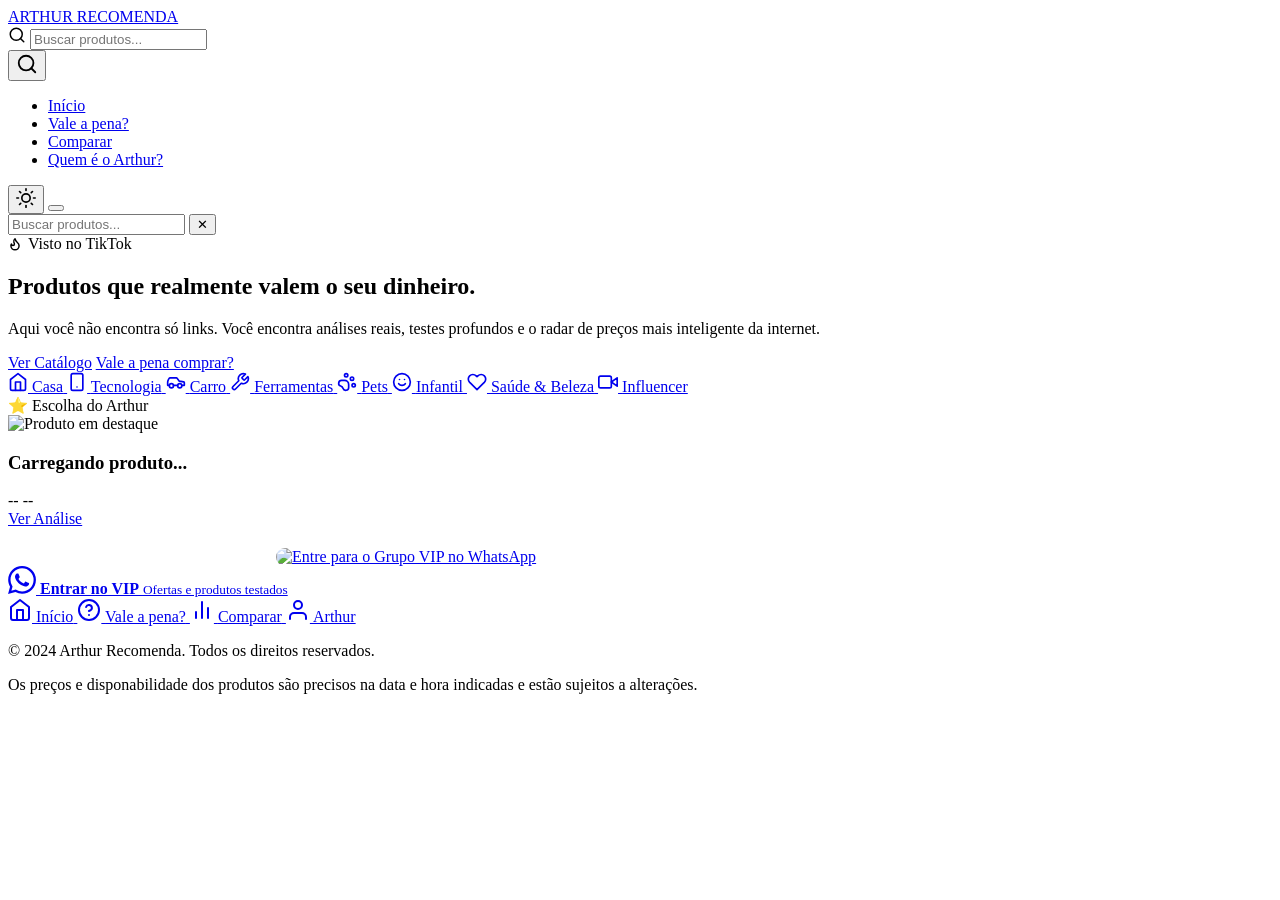
==== index.html @ 2b2f1d0c "index.html" ====
<!DOCTYPE html>
<html lang="pt-BR">
<head>
    <meta charset="UTF-8">
    <meta name="viewport" content="width=device-width, initial-scale=1.0">
    
    <title>Arthur Recomenda | Produtos que valem a pena e Radar de Preços</title>
    <meta name="description" content="Descubra produtos realmente bons, economize dinheiro e compre com mais segurança. Análises reais, testes profundos e radar de preços inteligente.">
    <meta name="author" content="Arthur Recomenda">
    <meta name="robots" content="index, follow">
    
    <meta property="og:title" content="Arthur Recomenda | Produtos que valem a pena">
    <meta property="og:description" content="Descubra se um produto vale a pena antes de comprar. Análises reais, testes e radar de preços inteligente.">
    <meta property="og:type" content="website">
    <meta property="og:locale" content="pt_BR">
    <meta property="og:url" content="https://arthurrecomenda.com/">
    <meta property="og:image" content="https://arthurrecomenda.com/assets/img/banner-og.jpg">
    <meta property="og:image:width" content="1200">
    <meta property="og:image:height" content="630">
    
    <meta name="twitter:card" content="summary_large_image">
    <meta name="twitter:title" content="Arthur Recomenda | Produtos que valem a pena">
    <meta name="twitter:description" content="Descubra se um produto vale a pena antes de comprar. Análises reais e radar de preços.">
    <meta name="twitter:image" content="https://arthurrecomenda.com/assets/img/banner-og.jpg">
    
    <link rel="icon" type="image/png" href="assets/img/favicon.png">
    
    <meta name="theme-color" content="#000000">
    
    <link rel="preconnect" href="https://fonts.googleapis.com">
    <link rel="preconnect" href="https://fonts.gstatic.com" crossorigin>
    <link href="https://fonts.googleapis.com/css2?family=Inter:wght@400;500;600;700;800&display=swap" rel="stylesheet">
    
    <link rel="stylesheet" href="css/style.css">

    <!-- Dados Estruturados Dinâmicos (Preenchido via JS) -->
    <script type="application/ld+json" id="home-jsonld">
    {
      "@context": "https://schema.org",
      "@type": "ItemList",
      "itemListElement": []
    }
    </script>
</head>
<body>

    <header class="header">
        <div class="container header__container">
            <a href="index.html" class="header__logo">
                ARTHUR <span>RECOMENDA</span>
            </a>

            <!-- NOVA BARRA DE PESQUISA (Visível no Desktop) -->
            <div class="header__search-desktop">
                <svg class="header__search-icon" width="18" height="18" viewBox="0 0 24 24" fill="none" stroke="currentColor" stroke-width="2" stroke-linecap="round" stroke-linejoin="round"><circle cx="11" cy="11" r="8"></circle><line x1="21" y1="21" x2="16.65" y2="16.65"></line></svg>
                <input type="text" id="search-input-home" class="header__search-input" placeholder="Buscar produtos..." autocomplete="off">
            </div>

            <!-- BOTÃO LUPA (Visível apenas no Mobile) -->
            <button class="header__search-toggle" id="searchToggle" aria-label="Abrir busca">
                <svg width="22" height="22" viewBox="0 0 24 24" fill="none" stroke="currentColor" stroke-width="2" stroke-linecap="round" stroke-linejoin="round"><circle cx="11" cy="11" r="8"></circle><line x1="21" y1="21" x2="16.65" y2="16.65"></line></svg>
            </button>

            <nav class="header__nav" id="mainNav" aria-label="Navegação principal">
                <ul>
                    <li><a href="index.html" class="active">Início</a></li>
                    <li><a href="vale-a-pena.html">Vale a pena?</a></li>
                    <li><a href="comparador.html">Comparar</a></li>
                    <li><a href="perfil.html">Quem é o Arthur?</a></li>
                </ul>
            </nav>

            <!-- BOTÃO DE TROCAR TEMA -->
            <button class="theme-toggle" id="themeToggle" aria-label="Trocar tema">
                <svg class="icon-sun" width="20" height="20" viewBox="0 0 24 24" fill="none" stroke="currentColor" stroke-width="2" stroke-linecap="round" stroke-linejoin="round"><circle cx="12" cy="12" r="5"></circle><line x1="12" y1="1" x2="12" y2="3"></line><line x1="12" y1="21" x2="12" y2="23"></line><line x1="4.22" y1="4.22" x2="5.64" y2="5.64"></line><line x1="18.36" y1="18.36" x2="19.78" y2="19.78"></line><line x1="1" y1="12" x2="3" y2="12"></line><line x1="21" y1="12" x2="23" y2="12"></line><line x1="4.22" y1="19.78" x2="5.64" y2="18.36"></line><line x1="18.36" y1="5.64" x2="19.78" y2="4.22"></line></svg>
                <svg class="icon-moon" width="20" height="20" viewBox="0 0 24 24" fill="none" stroke="currentColor" stroke-width="2" stroke-linecap="round" stroke-linejoin="round" style="display: none;"><path d="M21 12.79A9 9 0 1 1 11.21 3 7 7 0 0 0 21 12.79z"></path></svg>
            </button>

            <button class="header__toggle" id="menuToggle" aria-label="Abrir menu" aria-expanded="false" aria-controls="mainNav">
                <span></span>
                <span></span>
                <span></span>
            </button>
        </div>

                <!-- CAIXA DE BUSCA EXPANSÍVEL (Mobile) -->
        <div class="header__search-mobile" id="searchMobileBox">
            <input type="text" id="search-input-mobile" placeholder="Buscar produtos..." autocomplete="off">
            <button id="closeSearchMobile" aria-label="Fechar busca">✕</button>
        </div>
    </header>

    <main class="main-content">
        
        <!-- HERO SECTION -->
        <section class="hero">
            <div class="container hero__flex-container">
                <div class="hero__text">
                    <span class="badge badge--highlight"><svg width="14" height="14" viewBox="0 0 24 24" fill="none" stroke="currentColor" stroke-width="2.5" stroke-linecap="round" stroke-linejoin="round" style="margin-right:6px; vertical-align:-2px;"><path d="M8.5 14.5A2.5 2.5 0 0 0 11 12c0-1.38-.5-2-1-3-1.072-2.143-.224-4.054 2-6 .5 2.5 2 4.9 4 6.5 2 1.6 3 3.5 3 5.5a7 7 0 1 1-14 0c0-1.153.433-2.294 1-3a2.5 2.5 0 0 0 2.5 2.5z"></path></svg>Visto no TikTok</span>
                    <h1>Produtos que <span class="text-accent">realmente</span> valem o seu dinheiro.</h1>
                    <p class="hero__subtitle">
                        Aqui você não encontra só links. Você encontra análises reais, testes profundos e o radar de preços mais inteligente da internet.
                    </p>
                    <div class="hero__actions">
                        <a href="#catalogo-dinamico" class="btn btn--primary">Ver Catálogo</a>
                        <a href="vale-a-pena.html" class="btn btn--secondary">Vale a pena comprar?</a>
                    </div>
                    
                    <!-- BARRA DE ATALHOS RÁPIDOS (Movida para dentro da Hero) -->
                    <div class="shortcuts-bar">
                        <a href="categoria.html?cat=casa" class="shortcut-item">
                            <span class="shortcut-icon"><svg width="20" height="20" viewBox="0 0 24 24" fill="none" stroke="currentColor" stroke-width="2" stroke-linecap="round" stroke-linejoin="round"><path d="M3 9l9-7 9 7v11a2 2 0 0 1-2 2H5a2 2 0 0 1-2-2z"></path><polyline points="9 22 9 12 15 12 15 22"></polyline></svg></span>
                            <span class="shortcut-label">Casa</span>
                        </a>
                        <a href="categoria.html?cat=tecnologia" class="shortcut-item">
                            <span class="shortcut-icon"><svg width="20" height="20" viewBox="0 0 24 24" fill="none" stroke="currentColor" stroke-width="2" stroke-linecap="round" stroke-linejoin="round"><rect x="5" y="2" width="14" height="20" rx="2" ry="2"></rect><line x1="12" y1="18" x2="12.01" y2="18"></line></svg></span>
                            <span class="shortcut-label">Tecnologia</span>
                        </a>
                        <a href="categoria.html?cat=carro" class="shortcut-item">
                            <span class="shortcut-icon"><svg width="20" height="20" viewBox="0 0 24 24" fill="none" stroke="currentColor" stroke-width="2" stroke-linecap="round" stroke-linejoin="round"><path d="M14 16H9m10 0h3v-3.15a1 1 0 0 0-.84-.99L16 11l-2.7-3.6a1 1 0 0 0-.8-.4H5.24a2 2 0 0 0-1.8 1.1l-.8 1.63A6 6 0 0 0 2 12.42V16h2"></path><circle cx="6.5" cy="16.5" r="2.5"></circle><circle cx="16.5" cy="16.5" r="2.5"></circle></svg></span>
                            <span class="shortcut-label">Carro</span>
                        </a>
                        <a href="categoria.html?cat=ferramentas" class="shortcut-item">
                            <span class="shortcut-icon"><svg width="20" height="20" viewBox="0 0 24 24" fill="none" stroke="currentColor" stroke-width="2" stroke-linecap="round" stroke-linejoin="round"><path d="M14.7 6.3a1 1 0 0 0 0 1.4l1.6 1.6a1 1 0 0 0 1.4 0l3.77-3.77a6 6 0 0 1-7.94 7.94l-6.91 6.91a2.12 2.12 0 0 1-3-3l6.91-6.91a6 6 0 0 1 7.94-7.94l-3.76 3.76z"></path></svg></span>
                            <span class="shortcut-label">Ferramentas</span>
                        </a>
                        <a href="categoria.html?cat=pets" class="shortcut-item">
                            <span class="shortcut-icon"><svg width="20" height="20" viewBox="0 0 24 24" fill="none" stroke="currentColor" stroke-width="2" stroke-linecap="round" stroke-linejoin="round"><circle cx="11" cy="4" r="2"></circle><circle cx="18" cy="8" r="2"></circle><circle cx="20" cy="16" r="2"></circle><path d="M9 10a5 5 0 0 1 5 5v3.5a3.5 3.5 0 0 1-6.84 1.045Q6.52 17.48 4.46 16.84A3.5 3.5 0 0 1 5.5 10Z"></path></svg></span>
                            <span class="shortcut-label">Pets</span>
                        </a>
                        <a href="categoria.html?cat=infantil" class="shortcut-item">
                            <span class="shortcut-icon"><svg width="20" height="20" viewBox="0 0 24 24" fill="none" stroke="currentColor" stroke-width="2" stroke-linecap="round" stroke-linejoin="round"><circle cx="12" cy="12" r="10"></circle><path d="M8 14s1.5 2 4 2 4-2 4-2"></path><line x1="9" y1="9" x2="9.01" y2="9"></line><line x1="15" y1="9" x2="15.01" y2="9"></line></svg></span>
                            <span class="shortcut-label">Infantil</span>
                        </a>
                        <a href="categoria.html?cat=Saude+%26+Beleza" class="shortcut-item">
                            <span class="shortcut-icon"><svg width="20" height="20" viewBox="0 0 24 24" fill="none" stroke="currentColor" stroke-width="2" stroke-linecap="round" stroke-linejoin="round"><path d="M20.84 4.61a5.5 5.5 0 0 0-7.78 0L12 5.67l-1.06-1.06a5.5 5.5 0 0 0-7.78 7.78l1.06 1.06L12 21.23l7.78-7.78 1.06-1.06a5.5 5.5 0 0 0 0-7.78z"></path></svg></span>
                            <span class="shortcut-label">Saúde & Beleza</span>
                        </a>
                        <a href="categoria.html?cat=influencer" class="shortcut-item">
                            <span class="shortcut-icon"><svg width="20" height="20" viewBox="0 0 24 24" fill="none" stroke="currentColor" stroke-width="2" stroke-linecap="round" stroke-linejoin="round"><polygon points="23 7 16 12 23 17 23 7"></polygon><rect x="1" y="5" width="15" height="14" rx="2" ry="2"></rect></svg></span>
                            <span class="shortcut-label">Influencer</span>
                        </a>
                    </div>
                </div>
                
                <div class="hero__visual">
                    <div class="hero__card">
                        <span class="hero__card-tag">⭐ Escolha do Arthur</span>
                        <div class="hero__card-img">
                            <img id="hero-produto-img" src="https://images.unsplash.com/photo-1593696954577-ab3d39317b97?q=80&w=400&auto=format&fit=crop" alt="Produto em destaque">
                        </div>
                        <div class="hero__card-info">
                            <h3 id="hero-produto-nome">Carregando produto...</h3>
                            <div class="hero__card-meta">
                                <span class="hero__card-score" id="hero-produto-nota">--</span>
                                <span class="hero__card-price" id="hero-produto-preco">--</span>
                            </div>
                            <a href="#" id="hero-produto-link" class="btn btn--primary btn--small">Ver Análise</a>
                        </div>
                    </div>
                </div>
                
            </div>
     </section> <!-- Isso fecha o Hero -->

        <!-- CATÁLOGO DINÂMICO (Renderizado pelo JavaScript) -->
        <div id="catalogo-dinamico" style="padding-top: 20px;"></div>

        <noscript>
            <div class="container" style="padding: 20px; color: white;">
                <h2>Catálogo de Produtos</h2>
                <p><strong>Lâmpada Emergencial LED</strong> - R$ 49,90</p>
                <p><strong>Mini Aspirador Portátil</strong> - R$ 89,90</p>
                <p><strong>Organizador Inteligente</strong> - R$ 34,50</p>
            </div>
        </noscript>

         <!-- BLOCO PROPAGANDA: GRUPO VIP WHATSAPP -->
        <div class="container">
            <div class="ad-banner" style="padding: 0; border: none; background: none; min-height: auto;">
                <a href="https://chat.whatsapp.com/G6TzJF3Zs2LBc39PINPZjS" target="_blank" rel="noopener noreferrer">
                    <img src="assets/img/banner.jpg" alt="Entre para o Grupo VIP no WhatsApp" class="banner-pulse" style="width: 100%; max-width: 728px; height: auto; border-radius: 12px; display: block; margin: 0 auto;">
                </a>
            </div>
        </div>

    </main>

    <a href="https://chat.whatsapp.com/G6TzJF3Zs2LBc39PINPZjS" target="_blank" rel="noopener noreferrer" class="whatsapp-fab" aria-label="Entrar no Canal VIP do WhatsApp">
        <span class="whatsapp-fab__icon" aria-hidden="true">
            <svg width="28" height="28" viewBox="0 0 24 24" fill="currentColor"><path d="M17.472 14.382c-.297-.149-1.758-.867-2.03-.967-.273-.099-.471-.148-.67.15-.197.297-.767.966-.94 1.164-.173.199-.347.223-.644.075-.297-.15-1.255-.463-2.39-1.475-.883-.788-1.48-1.761-1.653-2.059-.173-.297-.018-.458.13-.606.134-.133.298-.347.446-.52.149-.174.198-.298.298-.497.099-.198.05-.371-.025-.52-.075-.149-.669-1.612-.916-2.207-.242-.579-.487-.5-.669-.51-.173-.008-.371-.01-.57-.01-.198 0-.52.074-.792.372-.272.297-1.04 1.016-1.04 2.479 0 1.462 1.065 2.875 1.213 3.074.149.198 2.096 3.2 5.077 4.487.709.306 1.262.489 1.694.625.712.227 1.36.195 1.871.118.571-.085 1.758-.719 2.006-1.413.248-.694.248-1.289.173-1.413-.074-.124-.272-.198-.57-.347m-5.421 7.403h-.004a9.87 9.87 0 01-5.031-1.378l-.361-.214-3.741.982.998-3.648-.235-.374a9.86 9.86 0 01-1.51-5.26c.001-5.45 4.436-9.884 9.888-9.884 2.64 0 5.122 1.03 6.988 2.898a9.825 9.825 0 012.893 6.994c-.003 5.45-4.437 9.884-9.885 9.884m8.413-18.297A11.815 11.815 0 0012.05 0C5.495 0 .16 5.335.157 11.892c0 2.096.547 4.142 1.588 5.945L.057 24l6.305-1.654a11.882 11.882 0 005.683 1.448h.005c6.554 0 11.89-5.335 11.893-11.893a11.821 11.821 0 00-3.48-8.413z"/></svg>
        </span>
        <span class="whatsapp-fab__text">
            <strong>Entrar no VIP</strong>
            <small>Ofertas e produtos testados</small>
        </span>
    </a>

    <nav class="bottom-nav" aria-label="Navegação rápida">
        <a href="index.html" class="bottom-nav__item active" aria-current="page">
            <svg width="24" height="24" viewBox="0 0 24 24" fill="none" stroke="currentColor" stroke-width="2" stroke-linecap="round" stroke-linejoin="round" aria-hidden="true"><path d="M3 9l9-7 9 7v11a2 2 0 0 1-2 2H5a2 2 0 0 1-2-2z"></path><polyline points="9 22 9 12 15 12 15 22"></polyline></svg>
            <span>Início</span>
        </a>
        <a href="vale-a-pena.html" class="bottom-nav__item">
            <svg width="24" height="24" viewBox="0 0 24 24" fill="none" stroke="currentColor" stroke-width="2" stroke-linecap="round" stroke-linejoin="round" aria-hidden="true"><circle cx="12" cy="12" r="10"></circle><path d="M9.09 9a3 3 0 0 1 5.83 1c0 2-3 3-3 3"></path><line x1="12" y1="17" x2="12.01" y2="17"></line></svg>
            <span>Vale a pena?</span>
        </a>
        <a href="comparador.html" class="bottom-nav__item">
            <svg width="24" height="24" viewBox="0 0 24 24" fill="none" stroke="currentColor" stroke-width="2" stroke-linecap="round" stroke-linejoin="round" aria-hidden="true"><line x1="18" y1="20" x2="18" y2="10"></line><line x1="12" y1="20" x2="12" y2="4"></line><line x1="6" y1="20" x2="6" y2="14"></line></svg>
            <span>Comparar</span>
        </a>
        <a href="perfil.html" class="bottom-nav__item">
            <svg width="24" height="24" viewBox="0 0 24 24" fill="none" stroke="currentColor" stroke-width="2" stroke-linecap="round" stroke-linejoin="round" aria-hidden="true"><path d="M20 21v-2a4 4 0 0 0-4-4H8a4 4 0 0 0-4 4v2"></path><circle cx="12" cy="7" r="4"></circle></svg>
            <span>Arthur</span>
        </a>
    </nav>

    <footer class="footer">
        <div class="container">
            <p>&copy; 2024 Arthur Recomenda. Todos os direitos reservados.</p>
            <p class="footer__disclaimer">Os preços e disponabilidade dos produtos são precisos na data e hora indicadas e estão sujeitos a alterações.</p>
        </div>
    </footer>

    <!-- SCRIPTS (Tipo Módulo para ES6) -->
    <script type="module" src="js/script.js"></script>
    <script type="module" src="js/search-home.js"></script>

</body>
</html>
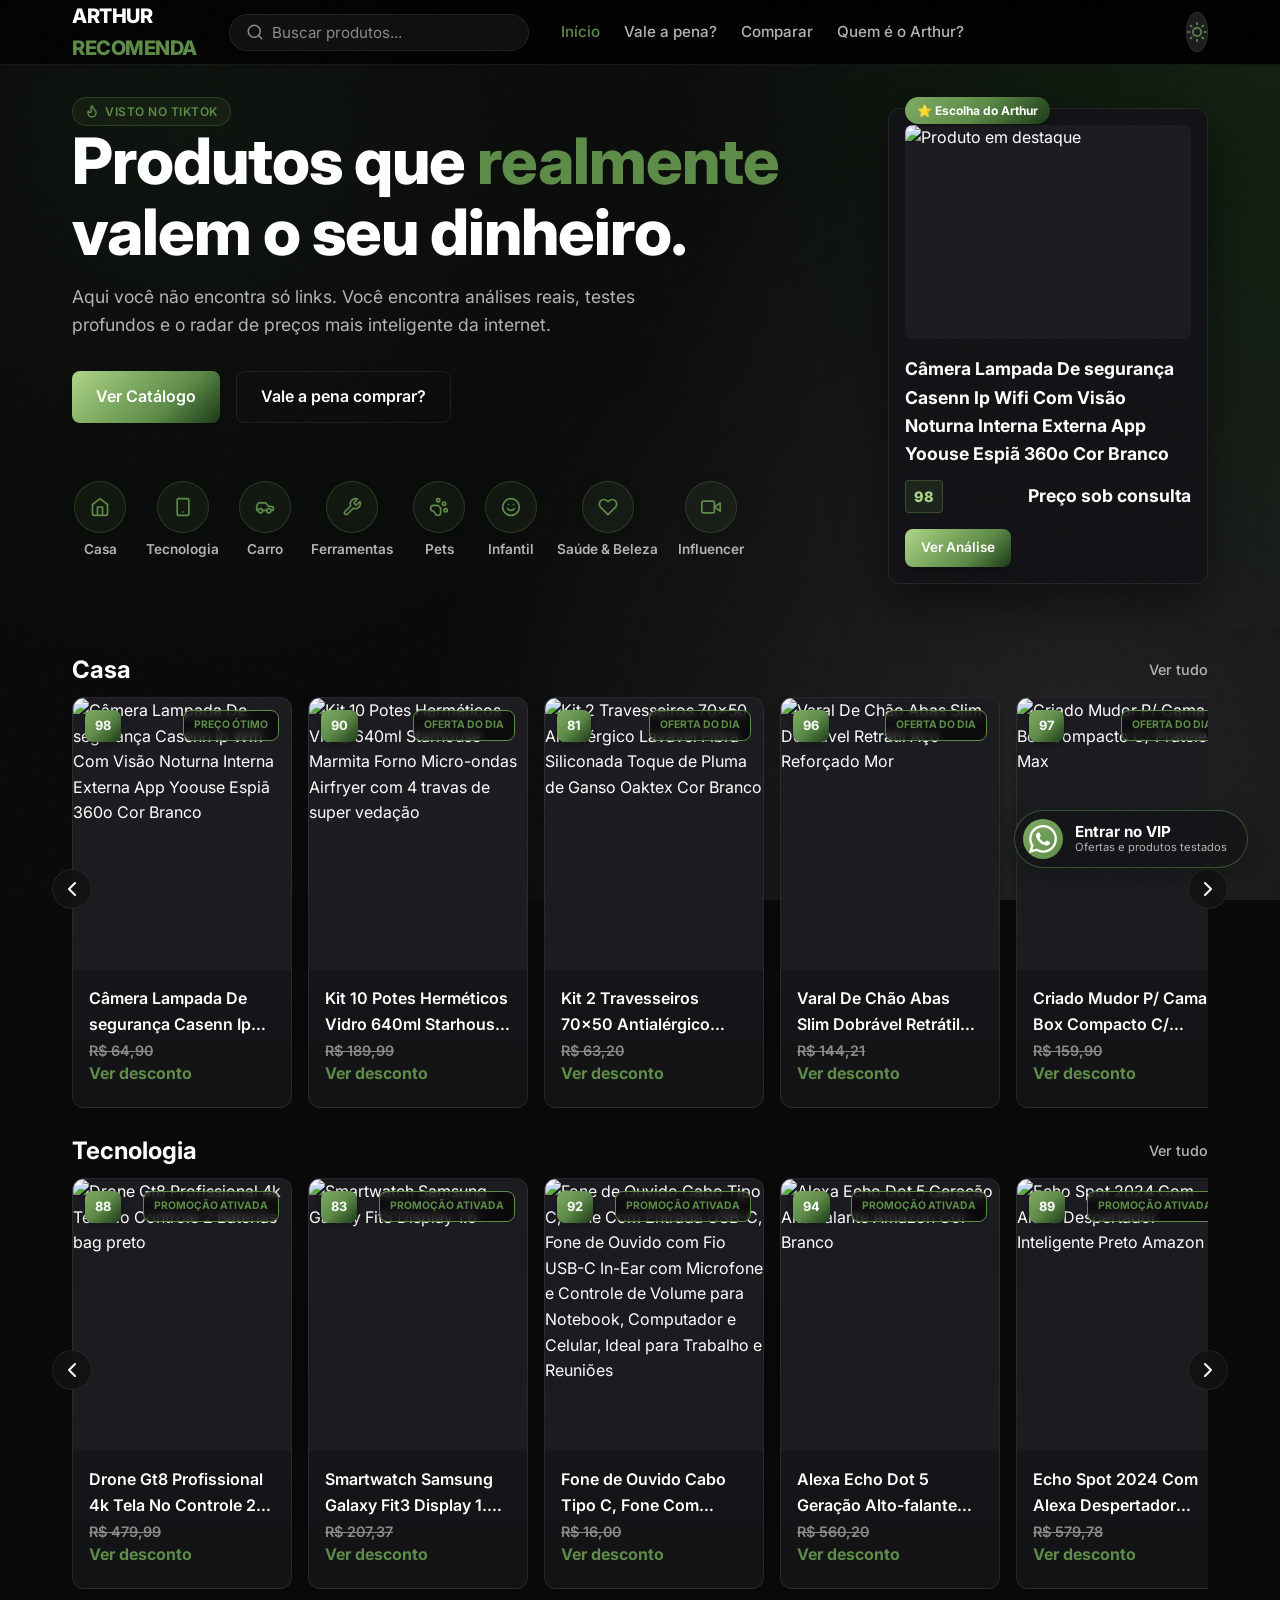
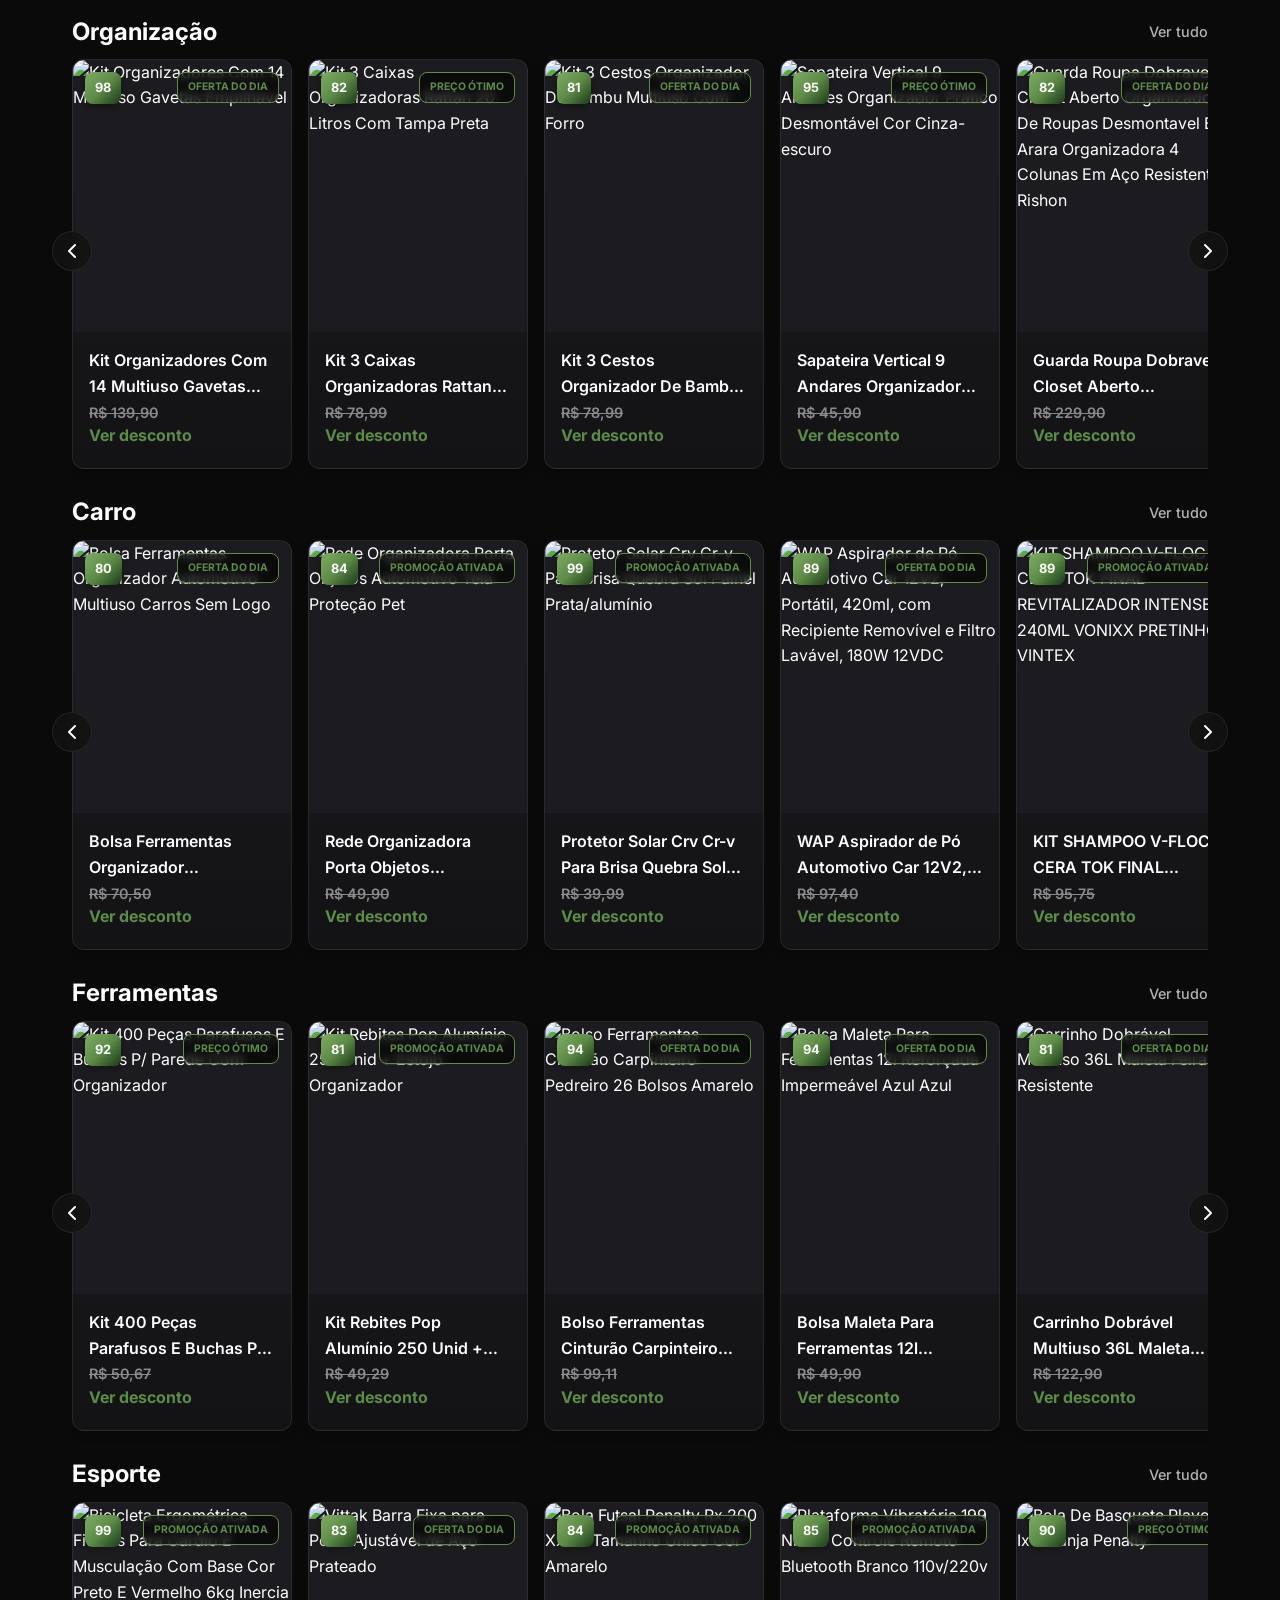
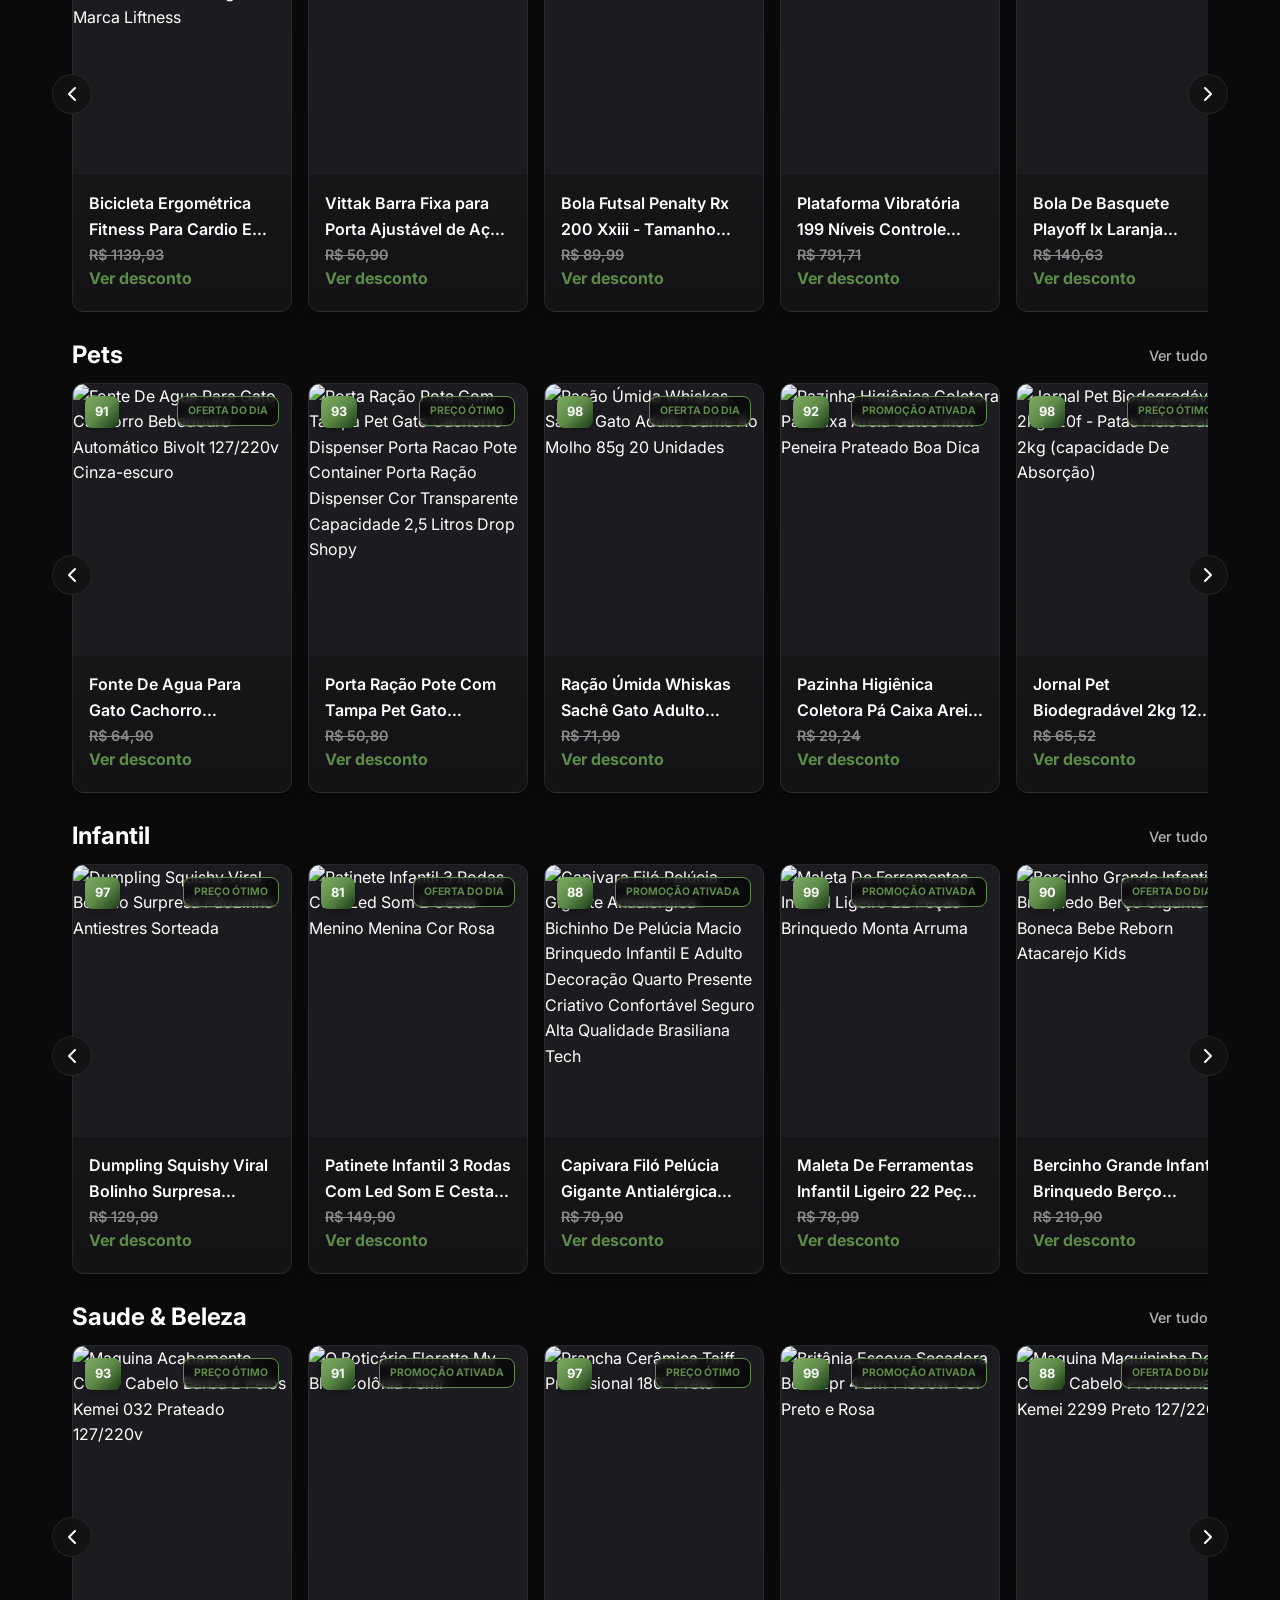
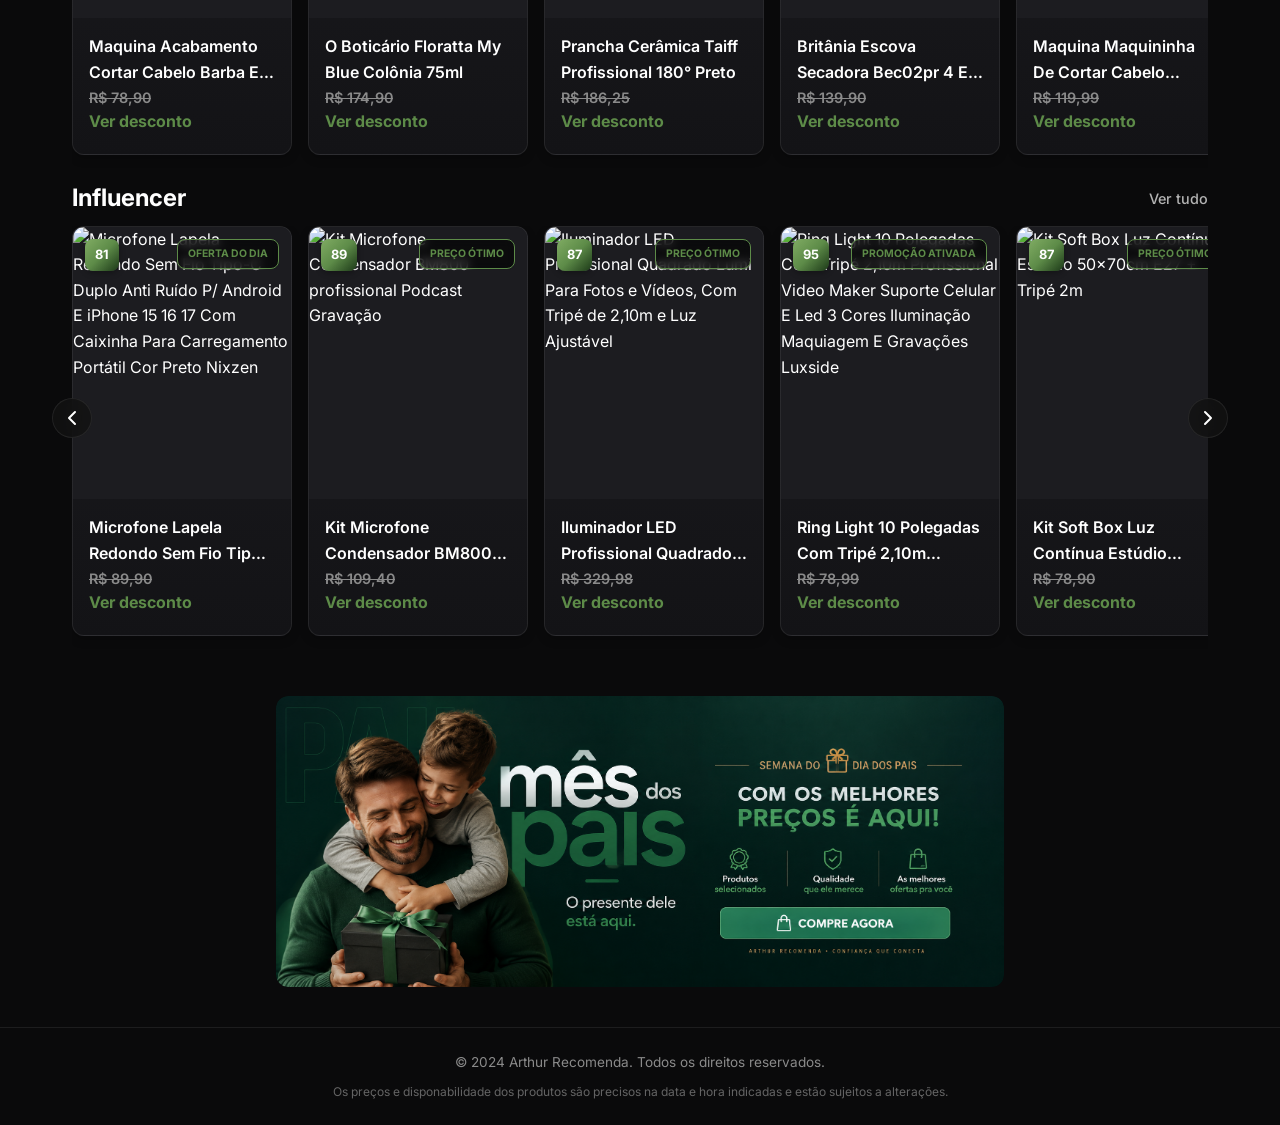
==== commit 491da564: "Add files via upload" ====
--- a/index.html
+++ b/index.html
@@ -1,230 +1,230 @@
-<!DOCTYPE html>
-<html lang="pt-BR">
-<head>
-    <meta charset="UTF-8">
-    <meta name="viewport" content="width=device-width, initial-scale=1.0">
-    
-    <title>Arthur Recomenda | Produtos que valem a pena e Radar de Preços</title>
-    <meta name="description" content="Descubra produtos realmente bons, economize dinheiro e compre com mais segurança. Análises reais, testes profundos e radar de preços inteligente.">
-    <meta name="author" content="Arthur Recomenda">
-    <meta name="robots" content="index, follow">
-    
-    <meta property="og:title" content="Arthur Recomenda | Produtos que valem a pena">
-    <meta property="og:description" content="Descubra se um produto vale a pena antes de comprar. Análises reais, testes e radar de preços inteligente.">
-    <meta property="og:type" content="website">
-    <meta property="og:locale" content="pt_BR">
-    <meta property="og:url" content="https://arthurrecomenda.com/">
-    <meta property="og:image" content="https://arthurrecomenda.com/assets/img/banner-og.jpg">
-    <meta property="og:image:width" content="1200">
-    <meta property="og:image:height" content="630">
-    
-    <meta name="twitter:card" content="summary_large_image">
-    <meta name="twitter:title" content="Arthur Recomenda | Produtos que valem a pena">
-    <meta name="twitter:description" content="Descubra se um produto vale a pena antes de comprar. Análises reais e radar de preços.">
-    <meta name="twitter:image" content="https://arthurrecomenda.com/assets/img/banner-og.jpg">
-    
-    <link rel="icon" type="image/png" href="assets/img/favicon.png">
-    
-    <meta name="theme-color" content="#000000">
-    
-    <link rel="preconnect" href="https://fonts.googleapis.com">
-    <link rel="preconnect" href="https://fonts.gstatic.com" crossorigin>
-    <link href="https://fonts.googleapis.com/css2?family=Inter:wght@400;500;600;700;800&display=swap" rel="stylesheet">
-    
-    <link rel="stylesheet" href="css/style.css">
-
-    <!-- Dados Estruturados Dinâmicos (Preenchido via JS) -->
-    <script type="application/ld+json" id="home-jsonld">
-    {
-      "@context": "https://schema.org",
-      "@type": "ItemList",
-      "itemListElement": []
-    }
-    </script>
-</head>
-<body>
-
-    <header class="header">
-        <div class="container header__container">
-            <a href="index.html" class="header__logo">
-                ARTHUR <span>RECOMENDA</span>
-            </a>
-
-            <!-- NOVA BARRA DE PESQUISA (Visível no Desktop) -->
-            <div class="header__search-desktop">
-                <svg class="header__search-icon" width="18" height="18" viewBox="0 0 24 24" fill="none" stroke="currentColor" stroke-width="2" stroke-linecap="round" stroke-linejoin="round"><circle cx="11" cy="11" r="8"></circle><line x1="21" y1="21" x2="16.65" y2="16.65"></line></svg>
-                <input type="text" id="search-input-home" class="header__search-input" placeholder="Buscar produtos..." autocomplete="off">
-            </div>
-
-            <!-- BOTÃO LUPA (Visível apenas no Mobile) -->
-            <button class="header__search-toggle" id="searchToggle" aria-label="Abrir busca">
-                <svg width="22" height="22" viewBox="0 0 24 24" fill="none" stroke="currentColor" stroke-width="2" stroke-linecap="round" stroke-linejoin="round"><circle cx="11" cy="11" r="8"></circle><line x1="21" y1="21" x2="16.65" y2="16.65"></line></svg>
-            </button>
-
-            <nav class="header__nav" id="mainNav" aria-label="Navegação principal">
-                <ul>
-                    <li><a href="index.html" class="active">Início</a></li>
-                    <li><a href="vale-a-pena.html">Vale a pena?</a></li>
-                    <li><a href="comparador.html">Comparar</a></li>
-                    <li><a href="perfil.html">Quem é o Arthur?</a></li>
-                </ul>
-            </nav>
-
-            <!-- BOTÃO DE TROCAR TEMA -->
-            <button class="theme-toggle" id="themeToggle" aria-label="Trocar tema">
-                <svg class="icon-sun" width="20" height="20" viewBox="0 0 24 24" fill="none" stroke="currentColor" stroke-width="2" stroke-linecap="round" stroke-linejoin="round"><circle cx="12" cy="12" r="5"></circle><line x1="12" y1="1" x2="12" y2="3"></line><line x1="12" y1="21" x2="12" y2="23"></line><line x1="4.22" y1="4.22" x2="5.64" y2="5.64"></line><line x1="18.36" y1="18.36" x2="19.78" y2="19.78"></line><line x1="1" y1="12" x2="3" y2="12"></line><line x1="21" y1="12" x2="23" y2="12"></line><line x1="4.22" y1="19.78" x2="5.64" y2="18.36"></line><line x1="18.36" y1="5.64" x2="19.78" y2="4.22"></line></svg>
-                <svg class="icon-moon" width="20" height="20" viewBox="0 0 24 24" fill="none" stroke="currentColor" stroke-width="2" stroke-linecap="round" stroke-linejoin="round" style="display: none;"><path d="M21 12.79A9 9 0 1 1 11.21 3 7 7 0 0 0 21 12.79z"></path></svg>
-            </button>
-
-            <button class="header__toggle" id="menuToggle" aria-label="Abrir menu" aria-expanded="false" aria-controls="mainNav">
-                <span></span>
-                <span></span>
-                <span></span>
-            </button>
-        </div>
-
-                <!-- CAIXA DE BUSCA EXPANSÍVEL (Mobile) -->
-        <div class="header__search-mobile" id="searchMobileBox">
-            <input type="text" id="search-input-mobile" placeholder="Buscar produtos..." autocomplete="off">
-            <button id="closeSearchMobile" aria-label="Fechar busca">✕</button>
-        </div>
-    </header>
-
-    <main class="main-content">
-        
-        <!-- HERO SECTION -->
-        <section class="hero">
-            <div class="container hero__flex-container">
-                <div class="hero__text">
-                    <span class="badge badge--highlight"><svg width="14" height="14" viewBox="0 0 24 24" fill="none" stroke="currentColor" stroke-width="2.5" stroke-linecap="round" stroke-linejoin="round" style="margin-right:6px; vertical-align:-2px;"><path d="M8.5 14.5A2.5 2.5 0 0 0 11 12c0-1.38-.5-2-1-3-1.072-2.143-.224-4.054 2-6 .5 2.5 2 4.9 4 6.5 2 1.6 3 3.5 3 5.5a7 7 0 1 1-14 0c0-1.153.433-2.294 1-3a2.5 2.5 0 0 0 2.5 2.5z"></path></svg>Visto no TikTok</span>
-                    <h1>Produtos que <span class="text-accent">realmente</span> valem o seu dinheiro.</h1>
-                    <p class="hero__subtitle">
-                        Aqui você não encontra só links. Você encontra análises reais, testes profundos e o radar de preços mais inteligente da internet.
-                    </p>
-                    <div class="hero__actions">
-                        <a href="#catalogo-dinamico" class="btn btn--primary">Ver Catálogo</a>
-                        <a href="vale-a-pena.html" class="btn btn--secondary">Vale a pena comprar?</a>
-                    </div>
-                    
-                    <!-- BARRA DE ATALHOS RÁPIDOS (Movida para dentro da Hero) -->
-                    <div class="shortcuts-bar">
-                        <a href="categoria.html?cat=casa" class="shortcut-item">
-                            <span class="shortcut-icon"><svg width="20" height="20" viewBox="0 0 24 24" fill="none" stroke="currentColor" stroke-width="2" stroke-linecap="round" stroke-linejoin="round"><path d="M3 9l9-7 9 7v11a2 2 0 0 1-2 2H5a2 2 0 0 1-2-2z"></path><polyline points="9 22 9 12 15 12 15 22"></polyline></svg></span>
-                            <span class="shortcut-label">Casa</span>
-                        </a>
-                        <a href="categoria.html?cat=tecnologia" class="shortcut-item">
-                            <span class="shortcut-icon"><svg width="20" height="20" viewBox="0 0 24 24" fill="none" stroke="currentColor" stroke-width="2" stroke-linecap="round" stroke-linejoin="round"><rect x="5" y="2" width="14" height="20" rx="2" ry="2"></rect><line x1="12" y1="18" x2="12.01" y2="18"></line></svg></span>
-                            <span class="shortcut-label">Tecnologia</span>
-                        </a>
-                        <a href="categoria.html?cat=carro" class="shortcut-item">
-                            <span class="shortcut-icon"><svg width="20" height="20" viewBox="0 0 24 24" fill="none" stroke="currentColor" stroke-width="2" stroke-linecap="round" stroke-linejoin="round"><path d="M14 16H9m10 0h3v-3.15a1 1 0 0 0-.84-.99L16 11l-2.7-3.6a1 1 0 0 0-.8-.4H5.24a2 2 0 0 0-1.8 1.1l-.8 1.63A6 6 0 0 0 2 12.42V16h2"></path><circle cx="6.5" cy="16.5" r="2.5"></circle><circle cx="16.5" cy="16.5" r="2.5"></circle></svg></span>
-                            <span class="shortcut-label">Carro</span>
-                        </a>
-                        <a href="categoria.html?cat=ferramentas" class="shortcut-item">
-                            <span class="shortcut-icon"><svg width="20" height="20" viewBox="0 0 24 24" fill="none" stroke="currentColor" stroke-width="2" stroke-linecap="round" stroke-linejoin="round"><path d="M14.7 6.3a1 1 0 0 0 0 1.4l1.6 1.6a1 1 0 0 0 1.4 0l3.77-3.77a6 6 0 0 1-7.94 7.94l-6.91 6.91a2.12 2.12 0 0 1-3-3l6.91-6.91a6 6 0 0 1 7.94-7.94l-3.76 3.76z"></path></svg></span>
-                            <span class="shortcut-label">Ferramentas</span>
-                        </a>
-                        <a href="categoria.html?cat=pets" class="shortcut-item">
-                            <span class="shortcut-icon"><svg width="20" height="20" viewBox="0 0 24 24" fill="none" stroke="currentColor" stroke-width="2" stroke-linecap="round" stroke-linejoin="round"><circle cx="11" cy="4" r="2"></circle><circle cx="18" cy="8" r="2"></circle><circle cx="20" cy="16" r="2"></circle><path d="M9 10a5 5 0 0 1 5 5v3.5a3.5 3.5 0 0 1-6.84 1.045Q6.52 17.48 4.46 16.84A3.5 3.5 0 0 1 5.5 10Z"></path></svg></span>
-                            <span class="shortcut-label">Pets</span>
-                        </a>
-                        <a href="categoria.html?cat=infantil" class="shortcut-item">
-                            <span class="shortcut-icon"><svg width="20" height="20" viewBox="0 0 24 24" fill="none" stroke="currentColor" stroke-width="2" stroke-linecap="round" stroke-linejoin="round"><circle cx="12" cy="12" r="10"></circle><path d="M8 14s1.5 2 4 2 4-2 4-2"></path><line x1="9" y1="9" x2="9.01" y2="9"></line><line x1="15" y1="9" x2="15.01" y2="9"></line></svg></span>
-                            <span class="shortcut-label">Infantil</span>
-                        </a>
-                        <a href="categoria.html?cat=Saude+%26+Beleza" class="shortcut-item">
-                            <span class="shortcut-icon"><svg width="20" height="20" viewBox="0 0 24 24" fill="none" stroke="currentColor" stroke-width="2" stroke-linecap="round" stroke-linejoin="round"><path d="M20.84 4.61a5.5 5.5 0 0 0-7.78 0L12 5.67l-1.06-1.06a5.5 5.5 0 0 0-7.78 7.78l1.06 1.06L12 21.23l7.78-7.78 1.06-1.06a5.5 5.5 0 0 0 0-7.78z"></path></svg></span>
-                            <span class="shortcut-label">Saúde & Beleza</span>
-                        </a>
-                        <a href="categoria.html?cat=influencer" class="shortcut-item">
-                            <span class="shortcut-icon"><svg width="20" height="20" viewBox="0 0 24 24" fill="none" stroke="currentColor" stroke-width="2" stroke-linecap="round" stroke-linejoin="round"><polygon points="23 7 16 12 23 17 23 7"></polygon><rect x="1" y="5" width="15" height="14" rx="2" ry="2"></rect></svg></span>
-                            <span class="shortcut-label">Influencer</span>
-                        </a>
-                    </div>
-                </div>
-                
-                <div class="hero__visual">
-                    <div class="hero__card">
-                        <span class="hero__card-tag">⭐ Escolha do Arthur</span>
-                        <div class="hero__card-img">
-                            <img id="hero-produto-img" src="https://images.unsplash.com/photo-1593696954577-ab3d39317b97?q=80&w=400&auto=format&fit=crop" alt="Produto em destaque">
-                        </div>
-                        <div class="hero__card-info">
-                            <h3 id="hero-produto-nome">Carregando produto...</h3>
-                            <div class="hero__card-meta">
-                                <span class="hero__card-score" id="hero-produto-nota">--</span>
-                                <span class="hero__card-price" id="hero-produto-preco">--</span>
-                            </div>
-                            <a href="#" id="hero-produto-link" class="btn btn--primary btn--small">Ver Análise</a>
-                        </div>
-                    </div>
-                </div>
-                
-            </div>
-     </section> <!-- Isso fecha o Hero -->
-
-        <!-- CATÁLOGO DINÂMICO (Renderizado pelo JavaScript) -->
-        <div id="catalogo-dinamico" style="padding-top: 20px;"></div>
-
-        <noscript>
-            <div class="container" style="padding: 20px; color: white;">
-                <h2>Catálogo de Produtos</h2>
-                <p><strong>Lâmpada Emergencial LED</strong> - R$ 49,90</p>
-                <p><strong>Mini Aspirador Portátil</strong> - R$ 89,90</p>
-                <p><strong>Organizador Inteligente</strong> - R$ 34,50</p>
-            </div>
-        </noscript>
-
-         <!-- BLOCO PROPAGANDA: GRUPO VIP WHATSAPP -->
-        <div class="container">
-            <div class="ad-banner" style="padding: 0; border: none; background: none; min-height: auto;">
-                <a href="https://chat.whatsapp.com/G6TzJF3Zs2LBc39PINPZjS" target="_blank" rel="noopener noreferrer">
-                    <img src="assets/img/banner.jpg" alt="Entre para o Grupo VIP no WhatsApp" class="banner-pulse" style="width: 100%; max-width: 728px; height: auto; border-radius: 12px; display: block; margin: 0 auto;">
-                </a>
-            </div>
-        </div>
-
-    </main>
-
-    <a href="https://chat.whatsapp.com/G6TzJF3Zs2LBc39PINPZjS" target="_blank" rel="noopener noreferrer" class="whatsapp-fab" aria-label="Entrar no Canal VIP do WhatsApp">
-        <span class="whatsapp-fab__icon" aria-hidden="true">
-            <svg width="28" height="28" viewBox="0 0 24 24" fill="currentColor"><path d="M17.472 14.382c-.297-.149-1.758-.867-2.03-.967-.273-.099-.471-.148-.67.15-.197.297-.767.966-.94 1.164-.173.199-.347.223-.644.075-.297-.15-1.255-.463-2.39-1.475-.883-.788-1.48-1.761-1.653-2.059-.173-.297-.018-.458.13-.606.134-.133.298-.347.446-.52.149-.174.198-.298.298-.497.099-.198.05-.371-.025-.52-.075-.149-.669-1.612-.916-2.207-.242-.579-.487-.5-.669-.51-.173-.008-.371-.01-.57-.01-.198 0-.52.074-.792.372-.272.297-1.04 1.016-1.04 2.479 0 1.462 1.065 2.875 1.213 3.074.149.198 2.096 3.2 5.077 4.487.709.306 1.262.489 1.694.625.712.227 1.36.195 1.871.118.571-.085 1.758-.719 2.006-1.413.248-.694.248-1.289.173-1.413-.074-.124-.272-.198-.57-.347m-5.421 7.403h-.004a9.87 9.87 0 01-5.031-1.378l-.361-.214-3.741.982.998-3.648-.235-.374a9.86 9.86 0 01-1.51-5.26c.001-5.45 4.436-9.884 9.888-9.884 2.64 0 5.122 1.03 6.988 2.898a9.825 9.825 0 012.893 6.994c-.003 5.45-4.437 9.884-9.885 9.884m8.413-18.297A11.815 11.815 0 0012.05 0C5.495 0 .16 5.335.157 11.892c0 2.096.547 4.142 1.588 5.945L.057 24l6.305-1.654a11.882 11.882 0 005.683 1.448h.005c6.554 0 11.89-5.335 11.893-11.893a11.821 11.821 0 00-3.48-8.413z"/></svg>
-        </span>
-        <span class="whatsapp-fab__text">
-            <strong>Entrar no VIP</strong>
-            <small>Ofertas e produtos testados</small>
-        </span>
-    </a>
-
-    <nav class="bottom-nav" aria-label="Navegação rápida">
-        <a href="index.html" class="bottom-nav__item active" aria-current="page">
-            <svg width="24" height="24" viewBox="0 0 24 24" fill="none" stroke="currentColor" stroke-width="2" stroke-linecap="round" stroke-linejoin="round" aria-hidden="true"><path d="M3 9l9-7 9 7v11a2 2 0 0 1-2 2H5a2 2 0 0 1-2-2z"></path><polyline points="9 22 9 12 15 12 15 22"></polyline></svg>
-            <span>Início</span>
-        </a>
-        <a href="vale-a-pena.html" class="bottom-nav__item">
-            <svg width="24" height="24" viewBox="0 0 24 24" fill="none" stroke="currentColor" stroke-width="2" stroke-linecap="round" stroke-linejoin="round" aria-hidden="true"><circle cx="12" cy="12" r="10"></circle><path d="M9.09 9a3 3 0 0 1 5.83 1c0 2-3 3-3 3"></path><line x1="12" y1="17" x2="12.01" y2="17"></line></svg>
-            <span>Vale a pena?</span>
-        </a>
-        <a href="comparador.html" class="bottom-nav__item">
-            <svg width="24" height="24" viewBox="0 0 24 24" fill="none" stroke="currentColor" stroke-width="2" stroke-linecap="round" stroke-linejoin="round" aria-hidden="true"><line x1="18" y1="20" x2="18" y2="10"></line><line x1="12" y1="20" x2="12" y2="4"></line><line x1="6" y1="20" x2="6" y2="14"></line></svg>
-            <span>Comparar</span>
-        </a>
-        <a href="perfil.html" class="bottom-nav__item">
-            <svg width="24" height="24" viewBox="0 0 24 24" fill="none" stroke="currentColor" stroke-width="2" stroke-linecap="round" stroke-linejoin="round" aria-hidden="true"><path d="M20 21v-2a4 4 0 0 0-4-4H8a4 4 0 0 0-4 4v2"></path><circle cx="12" cy="7" r="4"></circle></svg>
-            <span>Arthur</span>
-        </a>
-    </nav>
-
-    <footer class="footer">
-        <div class="container">
-            <p>&copy; 2024 Arthur Recomenda. Todos os direitos reservados.</p>
-            <p class="footer__disclaimer">Os preços e disponabilidade dos produtos são precisos na data e hora indicadas e estão sujeitos a alterações.</p>
-        </div>
-    </footer>
-
-    <!-- SCRIPTS (Tipo Módulo para ES6) -->
-    <script type="module" src="js/script.js"></script>
-    <script type="module" src="js/search-home.js"></script>
-
-</body>
-</html>
+<!DOCTYPE html>
+<html lang="pt-BR">
+<head>
+    <meta charset="UTF-8">
+    <meta name="viewport" content="width=device-width, initial-scale=1.0">
+    
+    <title>Arthur Recomenda | Produtos que valem a pena e Radar de Preços</title>
+    <meta name="description" content="Descubra produtos realmente bons, economize dinheiro e compre com mais segurança. Análises reais, testes profundos e radar de preços inteligente.">
+    <meta name="author" content="Arthur Recomenda">
+    <meta name="robots" content="index, follow">
+    
+    <meta property="og:title" content="Arthur Recomenda | Produtos que valem a pena">
+    <meta property="og:description" content="Descubra se um produto vale a pena antes de comprar. Análises reais, testes e radar de preços inteligente.">
+    <meta property="og:type" content="website">
+    <meta property="og:locale" content="pt_BR">
+    <meta property="og:url" content="https://arthurrecomenda.com/">
+    <meta property="og:image" content="https://arthurrecomenda.com/assets/img/banner-og.jpg">
+    <meta property="og:image:width" content="1200">
+    <meta property="og:image:height" content="630">
+    
+    <meta name="twitter:card" content="summary_large_image">
+    <meta name="twitter:title" content="Arthur Recomenda | Produtos que valem a pena">
+    <meta name="twitter:description" content="Descubra se um produto vale a pena antes de comprar. Análises reais e radar de preços.">
+    <meta name="twitter:image" content="https://arthurrecomenda.com/assets/img/banner-og.jpg">
+    
+    <link rel="icon" type="image/png" href="assets/img/favicon.png">
+    
+    <meta name="theme-color" content="#000000">
+    
+    <link rel="preconnect" href="https://fonts.googleapis.com">
+    <link rel="preconnect" href="https://fonts.gstatic.com" crossorigin>
+    <link href="https://fonts.googleapis.com/css2?family=Inter:wght@400;500;600;700;800&display=swap" rel="stylesheet">
+    
+    <link rel="stylesheet" href="css/style.css">
+
+    <!-- Dados Estruturados Dinâmicos (Preenchido via JS) -->
+    <script type="application/ld+json" id="home-jsonld">
+    {
+      "@context": "https://schema.org",
+      "@type": "ItemList",
+      "itemListElement": []
+    }
+    </script>
+</head>
+<body>
+
+    <header class="header">
+        <div class="container header__container">
+            <a href="index.html" class="header__logo">
+                ARTHUR <span>RECOMENDA</span>
+            </a>
+
+            <!-- NOVA BARRA DE PESQUISA (Visível no Desktop) -->
+            <div class="header__search-desktop">
+                <svg class="header__search-icon" width="18" height="18" viewBox="0 0 24 24" fill="none" stroke="currentColor" stroke-width="2" stroke-linecap="round" stroke-linejoin="round"><circle cx="11" cy="11" r="8"></circle><line x1="21" y1="21" x2="16.65" y2="16.65"></line></svg>
+                <input type="text" id="search-input-home" class="header__search-input" placeholder="Buscar produtos..." autocomplete="off">
+            </div>
+
+            <!-- BOTÃO LUPA (Visível apenas no Mobile) -->
+            <button class="header__search-toggle" id="searchToggle" aria-label="Abrir busca">
+                <svg width="22" height="22" viewBox="0 0 24 24" fill="none" stroke="currentColor" stroke-width="2" stroke-linecap="round" stroke-linejoin="round"><circle cx="11" cy="11" r="8"></circle><line x1="21" y1="21" x2="16.65" y2="16.65"></line></svg>
+            </button>
+
+            <nav class="header__nav" id="mainNav" aria-label="Navegação principal">
+                <ul>
+                    <li><a href="index.html" class="active">Início</a></li>
+                    <li><a href="vale-a-pena.html">Vale a pena?</a></li>
+                    <li><a href="comparador.html">Comparar</a></li>
+                    <li><a href="perfil.html">Quem é o Arthur?</a></li>
+                </ul>
+            </nav>
+
+            <!-- BOTÃO DE TROCAR TEMA -->
+            <button class="theme-toggle" id="themeToggle" aria-label="Trocar tema">
+                <svg class="icon-sun" width="20" height="20" viewBox="0 0 24 24" fill="none" stroke="currentColor" stroke-width="2" stroke-linecap="round" stroke-linejoin="round"><circle cx="12" cy="12" r="5"></circle><line x1="12" y1="1" x2="12" y2="3"></line><line x1="12" y1="21" x2="12" y2="23"></line><line x1="4.22" y1="4.22" x2="5.64" y2="5.64"></line><line x1="18.36" y1="18.36" x2="19.78" y2="19.78"></line><line x1="1" y1="12" x2="3" y2="12"></line><line x1="21" y1="12" x2="23" y2="12"></line><line x1="4.22" y1="19.78" x2="5.64" y2="18.36"></line><line x1="18.36" y1="5.64" x2="19.78" y2="4.22"></line></svg>
+                <svg class="icon-moon" width="20" height="20" viewBox="0 0 24 24" fill="none" stroke="currentColor" stroke-width="2" stroke-linecap="round" stroke-linejoin="round" style="display: none;"><path d="M21 12.79A9 9 0 1 1 11.21 3 7 7 0 0 0 21 12.79z"></path></svg>
+            </button>
+
+            <button class="header__toggle" id="menuToggle" aria-label="Abrir menu" aria-expanded="false" aria-controls="mainNav">
+                <span></span>
+                <span></span>
+                <span></span>
+            </button>
+        </div>
+
+                <!-- CAIXA DE BUSCA EXPANSÍVEL (Mobile) -->
+        <div class="header__search-mobile" id="searchMobileBox">
+            <input type="text" id="search-input-mobile" placeholder="Buscar produtos..." autocomplete="off">
+            <button id="closeSearchMobile" aria-label="Fechar busca">✕</button>
+        </div>
+    </header>
+
+    <main class="main-content">
+        
+        <!-- HERO SECTION -->
+        <section class="hero">
+            <div class="container hero__flex-container">
+                <div class="hero__text">
+                    <span class="badge badge--highlight"><svg width="14" height="14" viewBox="0 0 24 24" fill="none" stroke="currentColor" stroke-width="2.5" stroke-linecap="round" stroke-linejoin="round" style="margin-right:6px; vertical-align:-2px;"><path d="M8.5 14.5A2.5 2.5 0 0 0 11 12c0-1.38-.5-2-1-3-1.072-2.143-.224-4.054 2-6 .5 2.5 2 4.9 4 6.5 2 1.6 3 3.5 3 5.5a7 7 0 1 1-14 0c0-1.153.433-2.294 1-3a2.5 2.5 0 0 0 2.5 2.5z"></path></svg>Visto no TikTok</span>
+                    <h1>Produtos que <span class="text-accent">realmente</span> valem o seu dinheiro.</h1>
+                    <p class="hero__subtitle">
+                        Aqui você não encontra só links. Você encontra análises reais, testes profundos e o radar de preços mais inteligente da internet.
+                    </p>
+                    <div class="hero__actions">
+                        <a href="#catalogo-dinamico" class="btn btn--primary">Ver Catálogo</a>
+                        <a href="vale-a-pena.html" class="btn btn--secondary">Vale a pena comprar?</a>
+                    </div>
+                    
+                    <!-- BARRA DE ATALHOS RÁPIDOS (Movida para dentro da Hero) -->
+                    <div class="shortcuts-bar">
+                        <a href="categoria.html?cat=casa" class="shortcut-item">
+                            <span class="shortcut-icon"><svg width="20" height="20" viewBox="0 0 24 24" fill="none" stroke="currentColor" stroke-width="2" stroke-linecap="round" stroke-linejoin="round"><path d="M3 9l9-7 9 7v11a2 2 0 0 1-2 2H5a2 2 0 0 1-2-2z"></path><polyline points="9 22 9 12 15 12 15 22"></polyline></svg></span>
+                            <span class="shortcut-label">Casa</span>
+                        </a>
+                        <a href="categoria.html?cat=tecnologia" class="shortcut-item">
+                            <span class="shortcut-icon"><svg width="20" height="20" viewBox="0 0 24 24" fill="none" stroke="currentColor" stroke-width="2" stroke-linecap="round" stroke-linejoin="round"><rect x="5" y="2" width="14" height="20" rx="2" ry="2"></rect><line x1="12" y1="18" x2="12.01" y2="18"></line></svg></span>
+                            <span class="shortcut-label">Tecnologia</span>
+                        </a>
+                        <a href="categoria.html?cat=carro" class="shortcut-item">
+                            <span class="shortcut-icon"><svg width="20" height="20" viewBox="0 0 24 24" fill="none" stroke="currentColor" stroke-width="2" stroke-linecap="round" stroke-linejoin="round"><path d="M14 16H9m10 0h3v-3.15a1 1 0 0 0-.84-.99L16 11l-2.7-3.6a1 1 0 0 0-.8-.4H5.24a2 2 0 0 0-1.8 1.1l-.8 1.63A6 6 0 0 0 2 12.42V16h2"></path><circle cx="6.5" cy="16.5" r="2.5"></circle><circle cx="16.5" cy="16.5" r="2.5"></circle></svg></span>
+                            <span class="shortcut-label">Carro</span>
+                        </a>
+                        <a href="categoria.html?cat=ferramentas" class="shortcut-item">
+                            <span class="shortcut-icon"><svg width="20" height="20" viewBox="0 0 24 24" fill="none" stroke="currentColor" stroke-width="2" stroke-linecap="round" stroke-linejoin="round"><path d="M14.7 6.3a1 1 0 0 0 0 1.4l1.6 1.6a1 1 0 0 0 1.4 0l3.77-3.77a6 6 0 0 1-7.94 7.94l-6.91 6.91a2.12 2.12 0 0 1-3-3l6.91-6.91a6 6 0 0 1 7.94-7.94l-3.76 3.76z"></path></svg></span>
+                            <span class="shortcut-label">Ferramentas</span>
+                        </a>
+                        <a href="categoria.html?cat=pets" class="shortcut-item">
+                            <span class="shortcut-icon"><svg width="20" height="20" viewBox="0 0 24 24" fill="none" stroke="currentColor" stroke-width="2" stroke-linecap="round" stroke-linejoin="round"><circle cx="11" cy="4" r="2"></circle><circle cx="18" cy="8" r="2"></circle><circle cx="20" cy="16" r="2"></circle><path d="M9 10a5 5 0 0 1 5 5v3.5a3.5 3.5 0 0 1-6.84 1.045Q6.52 17.48 4.46 16.84A3.5 3.5 0 0 1 5.5 10Z"></path></svg></span>
+                            <span class="shortcut-label">Pets</span>
+                        </a>
+                        <a href="categoria.html?cat=infantil" class="shortcut-item">
+                            <span class="shortcut-icon"><svg width="20" height="20" viewBox="0 0 24 24" fill="none" stroke="currentColor" stroke-width="2" stroke-linecap="round" stroke-linejoin="round"><circle cx="12" cy="12" r="10"></circle><path d="M8 14s1.5 2 4 2 4-2 4-2"></path><line x1="9" y1="9" x2="9.01" y2="9"></line><line x1="15" y1="9" x2="15.01" y2="9"></line></svg></span>
+                            <span class="shortcut-label">Infantil</span>
+                        </a>
+                        <a href="categoria.html?cat=Saude+%26+Beleza" class="shortcut-item">
+                            <span class="shortcut-icon"><svg width="20" height="20" viewBox="0 0 24 24" fill="none" stroke="currentColor" stroke-width="2" stroke-linecap="round" stroke-linejoin="round"><path d="M20.84 4.61a5.5 5.5 0 0 0-7.78 0L12 5.67l-1.06-1.06a5.5 5.5 0 0 0-7.78 7.78l1.06 1.06L12 21.23l7.78-7.78 1.06-1.06a5.5 5.5 0 0 0 0-7.78z"></path></svg></span>
+                            <span class="shortcut-label">Saúde & Beleza</span>
+                        </a>
+                        <a href="categoria.html?cat=influencer" class="shortcut-item">
+                            <span class="shortcut-icon"><svg width="20" height="20" viewBox="0 0 24 24" fill="none" stroke="currentColor" stroke-width="2" stroke-linecap="round" stroke-linejoin="round"><polygon points="23 7 16 12 23 17 23 7"></polygon><rect x="1" y="5" width="15" height="14" rx="2" ry="2"></rect></svg></span>
+                            <span class="shortcut-label">Influencer</span>
+                        </a>
+                    </div>
+                </div>
+                
+                <div class="hero__visual">
+                    <div class="hero__card">
+                        <span class="hero__card-tag">⭐ Escolha do Arthur</span>
+                        <div class="hero__card-img">
+                            <img id="hero-produto-img" src="https://images.unsplash.com/photo-1593696954577-ab3d39317b97?q=80&w=400&auto=format&fit=crop" alt="Produto em destaque">
+                        </div>
+                        <div class="hero__card-info">
+                            <h3 id="hero-produto-nome">Carregando produto...</h3>
+                            <div class="hero__card-meta">
+                                <span class="hero__card-score" id="hero-produto-nota">--</span>
+                                <span class="hero__card-price" id="hero-produto-preco">--</span>
+                            </div>
+                            <a href="#" id="hero-produto-link" class="btn btn--primary btn--small">Ver Análise</a>
+                        </div>
+                    </div>
+                </div>
+                
+            </div>
+     </section> <!-- Isso fecha o Hero -->
+
+        <!-- CATÁLOGO DINÂMICO (Renderizado pelo JavaScript) -->
+        <div id="catalogo-dinamico" style="padding-top: 20px;"></div>
+
+        <noscript>
+            <div class="container" style="padding: 20px; color: white;">
+                <h2>Catálogo de Produtos</h2>
+                <p><strong>Lâmpada Emergencial LED</strong> - R$ 49,90</p>
+                <p><strong>Mini Aspirador Portátil</strong> - R$ 89,90</p>
+                <p><strong>Organizador Inteligente</strong> - R$ 34,50</p>
+            </div>
+        </noscript>
+
+         <!-- BLOCO PROPAGANDA: GRUPO VIP WHATSAPP -->
+        <div class="container">
+            <div class="ad-banner" style="padding: 0; border: none; background: none; min-height: auto;">
+                <a href="https://chat.whatsapp.com/G6TzJF3Zs2LBc39PINPZjS" target="_blank" rel="noopener noreferrer">
+                    <img src="assets/img/banner.jpg" alt="Entre para o Grupo VIP no WhatsApp" class="banner-pulse" style="width: 100%; max-width: 728px; height: auto; border-radius: 12px; display: block; margin: 0 auto;">
+                </a>
+            </div>
+        </div>
+
+    </main>
+
+    <a href="https://chat.whatsapp.com/G6TzJF3Zs2LBc39PINPZjS" target="_blank" rel="noopener noreferrer" class="whatsapp-fab" aria-label="Entrar no Canal VIP do WhatsApp">
+        <span class="whatsapp-fab__icon" aria-hidden="true">
+            <svg width="28" height="28" viewBox="0 0 24 24" fill="currentColor"><path d="M17.472 14.382c-.297-.149-1.758-.867-2.03-.967-.273-.099-.471-.148-.67.15-.197.297-.767.966-.94 1.164-.173.199-.347.223-.644.075-.297-.15-1.255-.463-2.39-1.475-.883-.788-1.48-1.761-1.653-2.059-.173-.297-.018-.458.13-.606.134-.133.298-.347.446-.52.149-.174.198-.298.298-.497.099-.198.05-.371-.025-.52-.075-.149-.669-1.612-.916-2.207-.242-.579-.487-.5-.669-.51-.173-.008-.371-.01-.57-.01-.198 0-.52.074-.792.372-.272.297-1.04 1.016-1.04 2.479 0 1.462 1.065 2.875 1.213 3.074.149.198 2.096 3.2 5.077 4.487.709.306 1.262.489 1.694.625.712.227 1.36.195 1.871.118.571-.085 1.758-.719 2.006-1.413.248-.694.248-1.289.173-1.413-.074-.124-.272-.198-.57-.347m-5.421 7.403h-.004a9.87 9.87 0 01-5.031-1.378l-.361-.214-3.741.982.998-3.648-.235-.374a9.86 9.86 0 01-1.51-5.26c.001-5.45 4.436-9.884 9.888-9.884 2.64 0 5.122 1.03 6.988 2.898a9.825 9.825 0 012.893 6.994c-.003 5.45-4.437 9.884-9.885 9.884m8.413-18.297A11.815 11.815 0 0012.05 0C5.495 0 .16 5.335.157 11.892c0 2.096.547 4.142 1.588 5.945L.057 24l6.305-1.654a11.882 11.882 0 005.683 1.448h.005c6.554 0 11.89-5.335 11.893-11.893a11.821 11.821 0 00-3.48-8.413z"/></svg>
+        </span>
+        <span class="whatsapp-fab__text">
+            <strong>Entrar no VIP</strong>
+            <small>Ofertas e produtos testados</small>
+        </span>
+    </a>
+
+    <nav class="bottom-nav" aria-label="Navegação rápida">
+        <a href="index.html" class="bottom-nav__item active" aria-current="page">
+            <svg width="24" height="24" viewBox="0 0 24 24" fill="none" stroke="currentColor" stroke-width="2" stroke-linecap="round" stroke-linejoin="round" aria-hidden="true"><path d="M3 9l9-7 9 7v11a2 2 0 0 1-2 2H5a2 2 0 0 1-2-2z"></path><polyline points="9 22 9 12 15 12 15 22"></polyline></svg>
+            <span>Início</span>
+        </a>
+        <a href="vale-a-pena.html" class="bottom-nav__item">
+            <svg width="24" height="24" viewBox="0 0 24 24" fill="none" stroke="currentColor" stroke-width="2" stroke-linecap="round" stroke-linejoin="round" aria-hidden="true"><circle cx="12" cy="12" r="10"></circle><path d="M9.09 9a3 3 0 0 1 5.83 1c0 2-3 3-3 3"></path><line x1="12" y1="17" x2="12.01" y2="17"></line></svg>
+            <span>Vale a pena?</span>
+        </a>
+        <a href="comparador.html" class="bottom-nav__item">
+            <svg width="24" height="24" viewBox="0 0 24 24" fill="none" stroke="currentColor" stroke-width="2" stroke-linecap="round" stroke-linejoin="round" aria-hidden="true"><line x1="18" y1="20" x2="18" y2="10"></line><line x1="12" y1="20" x2="12" y2="4"></line><line x1="6" y1="20" x2="6" y2="14"></line></svg>
+            <span>Comparar</span>
+        </a>
+        <a href="perfil.html" class="bottom-nav__item">
+            <svg width="24" height="24" viewBox="0 0 24 24" fill="none" stroke="currentColor" stroke-width="2" stroke-linecap="round" stroke-linejoin="round" aria-hidden="true"><path d="M20 21v-2a4 4 0 0 0-4-4H8a4 4 0 0 0-4 4v2"></path><circle cx="12" cy="7" r="4"></circle></svg>
+            <span>Arthur</span>
+        </a>
+    </nav>
+
+    <footer class="footer">
+        <div class="container">
+            <p>&copy; 2024 Arthur Recomenda. Todos os direitos reservados.</p>
+            <p class="footer__disclaimer">Os preços e disponabilidade dos produtos são precisos na data e hora indicadas e estão sujeitos a alterações.</p>
+        </div>
+    </footer>
+
+    <!-- SCRIPTS (Tipo Módulo para ES6) -->
+    <script type="module" src="js/script.js"></script>
+    <script type="module" src="js/search-home.js"></script>
+
+</body>
+</html>
--- a/css/style.css
+++ b/css/style.css
@@ -0,0 +1,3672 @@
+/* =========================================
+   ARTHUR RECOMENDA - STYLE.CSS
+   Arquitetura: Mobile First | Tema Escuro Premium
+   ========================================= */
+
+/* 1. VARIÁVEIS CSS (Design System) */
+:root {
+    --color-bg-primary: #000000;
+    --color-bg-secondary: #121212;
+    --color-bg-tertiary: #1A1A1A;
+    --color-border: #2a2a2a;
+
+    --color-accent: #00FF94;
+    --color-accent-hover: #00e685;
+    --color-danger: #FF3B30;
+    --color-warning: #FFCC00;
+    --color-whatsapp: #25D366;
+
+    --font-primary: 'Inter', -apple-system, BlinkMacSystemFont, 'Segoe UI', Roboto, sans-serif;
+    --text-primary: #FFFFFF;
+    --text-secondary: #A0A0A0;
+    --text-tertiary: #666666;
+
+    --space-xs: 8px;
+    --space-sm: 16px;
+    --space-md: 24px;
+    --space-lg: 32px;
+    --space-xl: 64px;
+
+    --radius-sm: 8px;
+    --radius-md: 12px;
+    --radius-lg: 20px;
+    --shadow-card: 0 4px 20px rgba(0, 0, 0, 0.5);
+    --shadow-glow: 0 0 15px rgba(0, 255, 148, 0.3);
+
+    --transition-fast: 0.2s ease-out;
+    --transition-base: 0.3s ease-out;
+    --transition-slow: 0.5s cubic-bezier(0.25, 0.46, 0.45, 0.94);
+}
+
+/* 2. RESET BÁSICO */
+*, *::before, *::after {
+    box-sizing: border-box;
+    margin: 0;
+    padding: 0;
+}
+
+html {
+    scroll-behavior: smooth;
+    scroll-padding-top: 80px; 
+    -webkit-text-size-adjust: 100%;
+    max-width: 100%;
+    overflow-x: hidden;
+}
+
+body {
+    font-family: var(--font-primary);
+    /* Base escura + Gradientes radiais extremamente suaves (Glow verde esmeralda e branco) */
+    background-color: var(--color-bg-primary);
+    background-image: 
+        radial-gradient(circle at 15% 15%, rgba(28, 57, 24, 0.20) 0%, transparent 40%), /* Aura verde muito escura e elegante */
+        radial-gradient(circle at 85% 85%, rgba(255, 255, 255, 0.10) 0%, transparent 50%); 
+    background-attachment: fixed; /* Fixa o fundo para acompanhar a rolagem */
+    color: var(--text-primary);
+    line-height: 1.6;
+    min-height: 60vh;
+    padding-bottom: 80px;
+    max-width: 100%;
+    overflow-x: hidden;
+}
+
+/* EFEITO NOISE (Textura de filme sutil para dar sensação de material premium) */
+body::after {
+    content: "";
+    position: fixed;
+    top: 0; left: 0; width: 100vw; height: 100vh;
+    background-image: url("data:image/svg+xml,%3Csvg viewBox='0 0 256 256' xmlns='http://www.w3.org/2000/svg'%3E%3Cfilter id='noiseFilter'%3E%3CfeTurbulence type='fractalNoise' baseFrequency='0.85' numOctaves='3' stitchTiles='stitch'/%3E%3C/filter%3E%3Crect width='100%25' height='100%25' filter='url(%23noiseFilter)'/%3E%3C/svg%3E");
+    opacity: 0.02; /* Quase imperceptível, mas dá a textura premium */
+    pointer-events: none; /* Não atrapalha os cliques */
+    z-index: 9999;
+    mix-blend-mode: overlay;
+}
+
+a { text-decoration: none; color: inherit; }
+ul { list-style: none; }
+img { max-width: 100%; display: block; }
+
+a:focus-visible, button:focus-visible {
+    outline: 2px solid var(--color-accent);
+    outline-offset: 4px;
+    border-radius: 4px;
+}
+
+/* 3. LAYOUT E CONTAINERS */
+.container {
+    width: 100%;
+    max-width: 1200px;
+    margin: 0 auto;
+    padding: 0 var(--space-sm);
+}
+
+.main-content { min-height: 60vh; }
+
+/* 4. COMPONENTES UI */
+.header {
+    position: sticky;
+    top: 0;
+    z-index: 1000;
+    background-color: rgba(0, 0, 0, 0.8);
+    backdrop-filter: blur(20px);
+    -webkit-backdrop-filter: blur(20px);
+    border-bottom: 1px solid var(--color-border);
+}
+
+.header__container {
+    display: flex;
+    justify-content: space-between;
+    align-items: center;
+    height: 64px;
+    position: relative;
+}
+
+.header__logo {
+    font-weight: 800;
+    font-size: 1.25rem;
+    letter-spacing: -0.5px;
+    color: var(--text-primary);
+}
+
+.header__logo span { color: var(--color-accent); }
+
+.header__nav {
+    position: absolute;
+    top: 64px;
+    left: 0;
+    width: 100%;
+    background-color: var(--color-bg-secondary);
+    border-bottom: 1px solid var(--color-border);
+    display: flex;
+    flex-direction: column;
+    padding: var(--space-md) var(--space-sm);
+    gap: var(--space-md);
+    transform: translateY(-150%);
+    transition: transform var(--transition-base);
+    z-index: -1;
+    box-shadow: var(--shadow-card);
+}
+
+.header__nav.active { transform: translateY(0); }
+.header__nav ul { display: flex; flex-direction: column; gap: var(--space-sm); }
+
+.header__nav a {
+    color: var(--text-secondary);
+    font-weight: 500;
+    font-size: 1.1rem;
+    transition: color var(--transition-fast);
+    padding: var(--space-xs) 0;
+    display: block;
+}
+
+.header__nav a:hover, .header__nav a.active { color: var(--color-accent); }
+
+.header__toggle {
+    display: flex;
+    flex-direction: column;
+    justify-content: space-between;
+    width: 24px;
+    height: 18px;
+    background: none;
+    border: none;
+    cursor: pointer;
+    z-index: 1001;
+}
+
+.header__toggle span {
+    height: 2px;
+    width: 100%;
+    background: var(--text-primary);
+    border-radius: 2px;
+    transition: all var(--transition-base);
+    transform-origin: center;
+}
+
+.header__toggle.open span:nth-child(1) { transform: translateY(8px) rotate(45deg); }
+.header__toggle.open span:nth-child(2) { opacity: 0; }
+.header__toggle.open span:nth-child(3) { transform: translateY(-8px) rotate(-45deg); }
+
+.btn {
+    display: inline-flex;
+    align-items: center;
+    justify-content: center;
+    padding: 12px 24px;
+    border-radius: var(--radius-sm);
+    font-weight: 600;
+    font-size: 1rem;
+    cursor: pointer;
+    /* Easing premium para a animação não ser mecânica */
+    transition: all 0.25s cubic-bezier(0.4, 0, 0.2, 1);
+    border: none;
+    text-align: center;
+    /* Sombra sutil para o botão parecer físico desde o início */
+    box-shadow: 0 2px 5px rgba(0, 0, 0, 0.2);
+}
+
+.btn--primary { 
+    background-color: var(--color-accent); 
+    color: #000000; 
+    position: relative;
+    overflow: hidden;
+}
+
+.btn--primary::after {
+    content: '';
+    position: absolute;
+    top: -50%;
+    left: -100%;
+    width: 50%;
+    height: 200%;
+    background: rgba(255, 255, 255, 0.3);
+    transform: skewX(-25deg);
+    transition: left 0.6s ease-in-out;
+}
+
+.btn--primary:hover {
+    background-color: var(--color-accent-hover);
+    /* Sombra mais forte + glow verde discreto no hover */
+    box-shadow: 0 8px 20px rgba(0, 0, 0, 0.3), 0 0 15px rgba(0, 255, 148, 0.2);
+    transform: translateY(-2px); /* Levanta suavemente */
+}
+
+/* NOVIDADE: Efeito de "afundar" físico quando clicam */
+.btn--primary:active {
+    transform: translateY(0) scale(0.98);
+    box-shadow: 0 2px 5px rgba(0, 0, 0, 0.2);
+}
+
+.btn--primary:hover::after { left: 120%; }
+
+.btn--secondary {
+    background-color: transparent;
+    color: var(--text-primary);
+    border: 1px solid var(--color-border);
+}
+
+.btn--secondary:hover {
+    background-color: var(--color-bg-tertiary);
+    border-color: var(--text-secondary);
+    transform: translateY(-2px); /* Levanta suavemente também */
+    box-shadow: 0 8px 20px rgba(0, 0, 0, 0.2);
+}
+
+/* NOVIDADE: Efeito de "afundar" físico quando clicam */
+.btn--secondary:active {
+    transform: translateY(0) scale(0.98);
+    box-shadow: none;
+}
+
+.badge {
+    display: inline-block;
+    padding: 4px 12px;
+    border-radius: 20px;
+    font-size: 0.75rem;
+    font-weight: 600;
+    text-transform: uppercase;
+    letter-spacing: 0.5px;
+}
+
+.badge--highlight {
+    background-color: rgba(255, 255, 255, 0.1);
+    color: var(--text-primary);
+    border: 1px solid var(--color-border);
+}
+
+.hero {
+    padding: var(--space-xl) 0;
+    background: radial-gradient(circle at top right, rgba(0, 255, 148, 0.1) 0%, transparent 40%);
+}
+
+.hero__text h1 {
+    font-size: 2.5rem;
+    line-height: 1.1;
+    margin-bottom: var(--space-sm);
+    font-weight: 800;
+    letter-spacing: -1px;
+}
+
+.text-accent { color: var(--color-accent); }
+
+.hero__subtitle {
+    font-size: 1.1rem;
+    color: var(--text-secondary);
+    max-width: 600px;
+    margin-bottom: var(--space-lg);
+}
+
+.hero__actions { display: flex; flex-direction: column; gap: var(--space-sm); }
+
+.catalog-section { 
+    padding: 8px 0; /* Reduz o espaço em cima e embaixo de cada carrossel */
+}
+
+.catalog__header {
+    display: flex;
+    justify-content: space-between;
+    align-items: center;
+    margin-bottom: 12px; /* Reduz o espaço entre o título e os produtos */
+}
+
+.catalog__header h2 { font-size: 1.5rem; font-weight: 700; }
+
+.catalog__link {
+    color: var(--text-secondary);
+    font-size: 0.9rem;
+    font-weight: 500;
+    transition: color var(--transition-fast);
+}
+
+.catalog__link:hover { color: var(--color-accent); }
+
+/* Navegação do Carrossel (Setas) */
+.catalog__nav-wrapper {
+    position: relative;
+    width: 100%;
+    min-width: 0;
+}
+
+.catalog__arrow {
+    display: none !important; /* Forçado a ficar oculto no mobile */
+    position: absolute;
+    top: 45%;
+    transform: translateY(-50%);
+    z-index: 10;
+    background: rgba(18, 18, 18, 0.8);
+    backdrop-filter: blur(10px);
+    -webkit-backdrop-filter: blur(10px);
+    width: 40px;
+    height: 40px;
+    border-radius: 50%;
+    border: 1px solid var(--color-border);
+    color: var(--text-primary);
+    cursor: pointer;
+    align-items: center;
+    justify-content: center;
+    transition: all var(--transition-fast);
+}
+
+.catalog__arrow:hover {
+    border-color: var(--color-accent);
+    color: var(--color-accent);
+    box-shadow: 0 0 10px rgba(0, 255, 148, 0.2);
+}
+
+.catalog__row {
+    display: flex;
+    gap: var(--space-sm);
+    overflow-x: auto;
+    padding-bottom: var(--space-sm);
+    /* Trocado de 'mandatory' para 'proximity' (ímã suave) */
+    scroll-snap-type: x proximity; 
+    -webkit-overflow-scrolling: touch; /* ROLAGEM SUAVE NO IPHONE (iOS) */
+    scrollbar-width: none;
+    width: 100%;
+    min-width: 0;
+    
+    /* ACELERAÇÃO DE HARDWARE (Usa a placa de vídeo para rodar a rolagem) */
+    transform: translateZ(0);
+    -webkit-transform: translateZ(0);
+    will-change: scroll-position;
+}
+
+.catalog__row::-webkit-scrollbar { display: none; }
+
+.product-card {
+    flex: 0 0 200px;
+    /* NOVIDADE: Gradiente sutil para dar profundidade (não fica chapado) */
+    background: linear-gradient(180deg, var(--color-bg-tertiary) 0%, var(--color-bg-secondary) 100%);
+    border-radius: var(--radius-md);
+    scroll-snap-align: start;
+    border: 1px solid var(--color-border);
+    overflow: hidden;
+    /* NOVIDADE: Transição mais suave e incluindo o box-shadow */
+    transition: transform 0.25s ease-out, border-color 0.25s ease-out, box-shadow 0.25s ease-out;
+    cursor: pointer;
+    display: flex;
+    flex-direction: column;
+    -webkit-tap-highlight-color: transparent;
+    /* NOVIDADE: Sombra suave para parecer que está flutuando */
+    box-shadow: 0 4px 10px rgba(0, 0, 0, 0.2);
+}
+
+.product-card:hover {
+    /* NOVIDADE: Levanta o card (translateY) em vez de só aumentar (scale) */
+    transform: translateY(-5px); 
+    border-color: var(--color-accent);
+    z-index: 2;
+    /* NOVIDADE: Sombra mais forte + Glow verde discreto */
+    box-shadow: 0 10px 25px rgba(0, 0, 0, 0.4), 0 0 15px rgba(0, 255, 148, 0.15);
+}
+
+.product-card:active {
+    /* NOVIDADE: Efeito de clique mais natural */
+    transform: translateY(-2px) scale(0.99);
+    border-color: var(--color-accent);
+    box-shadow: 0 4px 10px rgba(0, 0, 0, 0.3);
+}
+
+.product-card__img-wrap {
+    position: relative;
+    aspect-ratio: 4/5;
+    width: 100%;
+    background-color: var(--color-bg-tertiary);
+    overflow: hidden;
+}
+
+.product-card__img {
+    width: 100%;
+    height: 100%;
+    object-fit: cover;
+    transition: transform var(--transition-base);
+}
+
+.product-card:hover .product-card__img {
+    transform: scale(1.05);
+}
+
+.product-card__badge {
+    position: absolute;
+    top: 12px;
+    display: flex;
+    align-items: center;
+    justify-content: center;
+    padding: 6px 10px;
+    border-radius: var(--radius-sm);
+    font-weight: 700;
+    font-size: 0.8rem;
+    backdrop-filter: blur(4px);
+}
+
+.product-card__badge--score {
+    left: 12px;
+    background-color: var(--color-accent);
+    color: #000;
+    box-shadow: 0 2px 8px rgba(0,0,0,0.3);
+}
+
+.product-card__badge--status {
+    right: 12px;
+    font-size: 0.65rem;
+    text-transform: uppercase;
+    /* Vidro escuro para o Dark Mode */
+    background-color: rgba(0, 0, 0, 0.6);
+    backdrop-filter: blur(4px);
+    -webkit-backdrop-filter: blur(4px);
+    color: #FFFFFF; /* Texto sempre branco para contrastar no vidro escuro */
+    border: 1px solid rgba(255, 255, 255, 0.1);
+}
+
+.status-good { color: var(--color-accent) !important; border-color: var(--color-accent) !important; }
+.status-warn { color: var(--color-warning) !important; border-color: var(--color-warning) !important; }
+
+.product-card__info {
+    padding: var(--space-sm);
+    display: flex;
+    flex-direction: column;
+    gap: 4px;
+    flex-grow: 1;
+}
+
+.product-card__title {
+    font-size: 1rem;
+    font-weight: 600;
+    display: -webkit-box;
+    -webkit-line-clamp: 2;
+    -webkit-box-orient: vertical;
+    overflow: hidden;
+    min-height: 2.4em;
+}
+
+.product-card__price {
+    font-size: 1.1rem;
+    font-weight: 800;
+    color: var(--text-primary);
+    margin-top: auto;
+    font-variant-numeric: tabular-nums; 
+}
+
+.whatsapp-fab {
+    position: fixed;
+    bottom: 90px; 
+    right: 16px;
+    z-index: 999;
+    display: flex;
+    align-items: center;
+    gap: 12px;
+    /* NOVIDADE: Fundo com vidro fosco e borda verde mais elegante */
+    background-color: rgba(19, 19, 22, 0.75);
+    backdrop-filter: saturate(180%) blur(15px);
+    -webkit-backdrop-filter: saturate(180%) blur(15px);
+    border: 1px solid rgba(0, 255, 148, 0.4);
+    border-radius: 50px;
+    padding: 8px 20px 8px 8px;
+    /* NOVIDADE: Sombras mais sofisticadas */
+    box-shadow: 0 4px 20px rgba(0, 0, 0, 0.4), 0 0 15px rgba(0, 255, 148, 0.1);
+    /* NOVIDADE: Easing premium */
+    transition: transform 0.25s cubic-bezier(0.4, 0, 0.2, 1), box-shadow 0.25s cubic-bezier(0.4, 0, 0.2, 1);
+    -webkit-tap-highlight-color: transparent;
+}
+
+.whatsapp-fab:hover {
+    transform: translateY(-2px);
+    box-shadow: 0 6px 20px rgba(0, 0, 0, 0.6), 0 0 15px rgba(0, 255, 148, 0.4);
+}
+
+.whatsapp-fab:active { 
+    transform: scale(0.95); 
+    box-shadow: 0 2px 10px rgba(0, 0, 0, 0.4); 
+}
+
+.whatsapp-fab__icon {
+    display: flex;
+    align-items: center;
+    justify-content: center;
+    width: 40px;
+    height: 40px;
+    background-color: var(--color-accent);
+    color: #000000;
+    border-radius: 50%;
+    flex-shrink: 0;
+}
+
+.whatsapp-fab__text { display: flex; flex-direction: column; line-height: 1.2; }
+.whatsapp-fab__text strong { color: var(--text-primary); font-size: 0.95rem; font-weight: 700; }
+.whatsapp-fab__text small { color: var(--text-secondary); font-size: 0.7rem; }
+
+.bottom-nav {
+    position: fixed;
+    bottom: 0; left: 0;
+    width: 100%;
+    /* Vidro fosco premium no lugar do sólido */
+    background-color: rgba(10, 10, 11, 0.75);
+    backdrop-filter: saturate(180%) blur(20px);
+    -webkit-backdrop-filter: saturate(180%) blur(20px);
+    border-top: 1px solid var(--color-border);
+    display: flex;
+    justify-content: space-around;
+    padding: var(--space-xs) 0;
+    z-index: 1000;
+    box-shadow: 0 -4px 30px rgba(0, 0, 0, 0.2); /* Sombra para cima, dando profundidade */
+}
+
+.bottom-nav__item {
+    display: flex;
+    flex-direction: column;
+    align-items: center;
+    gap: 4px;
+    color: var(--text-tertiary);
+    font-size: 0.7rem;
+    font-weight: 500;
+    padding: var(--space-xs);
+    transition: color var(--transition-fast);
+    -webkit-tap-highlight-color: transparent;
+}
+
+.bottom-nav__item.active, .bottom-nav__item:hover { color: var(--color-accent); }
+.bottom-nav__item:active { transform: scale(0.95); }
+
+.footer {
+    padding: var(--space-lg) 0;
+    border-top: 1px solid var(--color-border);
+    text-align: center;
+    color: var(--text-tertiary);
+    font-size: 0.85rem;
+    margin-top: var(--space-xl);
+}
+
+.footer__disclaimer { margin-top: var(--space-xs); font-size: 0.75rem; opacity: 0.7; }
+
+/* RESPONSIVIDADE HOME */
+@media (min-width: 768px) {
+    .container { padding: 0 var(--space-lg); }
+    .header__toggle { display: none; }
+    .header__nav {
+        position: static; background: none; border: none; padding: 0;
+        flex-direction: row; transform: translateY(0); box-shadow: none; z-index: auto;
+    }
+    .header__nav ul { flex-direction: row; gap: var(--space-md); }
+    .header__nav a { font-size: 0.95rem; padding: 0; }
+    .hero__text h1 { font-size: 3.5rem; }
+    .hero__actions { flex-direction: row; }
+    .product-card { flex: 0 0 220px; }
+    .bottom-nav { display: none; }
+    body { padding-bottom: 0; }
+    .whatsapp-fab { bottom: 32px; right: 32px; }
+    
+    /* Exibe as setas apenas no Desktop e define a margem aqui (evita overflow no mobile) */
+    .catalog__arrow { 
+        display: flex !important; 
+    }
+    .catalog__arrow--left { left: -20px; }
+    .catalog__arrow--right { right: -20px; }
+}
+
+@media (min-width: 1024px) {
+    .hero__text h1 { font-size: 4rem; }
+}
+
+/* =========================================
+   PÁGINA DE PRODUTO (DESIGN PREMIUM REFINADO)
+   ========================================= */
+
+.produto-page.is-loading { opacity: 0; }
+.produto-page { opacity: 1; transition: opacity 0.3s ease; }
+
+@keyframes fadeInUp { from { opacity: 0; transform: translateY(30px); } to { opacity: 1; transform: translateY(0); } }
+@keyframes pulseGlow { 0% { box-shadow: 0 0 15px rgba(0, 255, 148, 0.3); } 50% { box-shadow: 0 0 25px rgba(0, 255, 148, 0.6); } 100% { box-shadow: 0 0 15px rgba(0, 255, 148, 0.3); } }
+@keyframes shimmer { 0% { transform: translateX(-100%); } 100% { transform: translateX(100%); } }
+
+.animate-on-scroll { opacity: 0; }
+.animate-on-scroll.is-visible { animation: fadeInUp 0.8s cubic-bezier(0.22, 1, 0.36, 1) forwards; }
+
+.produto-page-body { padding-bottom: 120px; }
+
+.produto-page .section-title {
+    font-size: 1.5rem; font-weight: 700; margin-bottom: var(--space-md);
+    display: flex; align-items: center; gap: var(--space-xs); letter-spacing: -0.5px;
+}
+
+.produto-hero { padding: var(--space-md) 0 var(--space-lg); background: radial-gradient(circle at top right, rgba(0, 255, 148, 0.08) 0%, transparent 50%); border-bottom: 1px solid var(--color-border); }
+.produto-hero__container { display: flex; flex-direction: column; gap: var(--space-md); }
+.produto-hero__figure { width: 100%; max-width: 400px; margin: 0 auto; aspect-ratio: 1/1; background-color: var(--color-bg-secondary); border-radius: var(--radius-lg); overflow: hidden; border: 1px solid var(--color-border); box-shadow: 0 20px 40px rgba(0, 0, 0, 0.6), 0 0 0 1px rgba(255,255,255,0.05); position: relative; transition: transform 0.3s ease; }
+.produto-hero__figure:hover { transform: translateY(-5px); }
+.produto-hero__img { width: 100%; height: 100%; object-fit: cover; transition: transform 0.5s ease; }
+.produto-hero__info { display: flex; flex-direction: column; gap: var(--space-sm); }
+.produto-hero__info h1 { font-size: 2.2rem; line-height: 1.1; font-weight: 800; letter-spacing: -1px; }
+.produto-hero__preco-wrap { display: flex; flex-wrap: wrap; align-items: baseline; gap: var(--space-xs); margin-bottom: var(--space-xs); padding-bottom: var(--space-sm); border-bottom: 1px solid var(--color-border); }
+.produto-hero__preco-anterior { color: var(--text-tertiary); text-decoration: line-through; font-size: 1rem; display: none; }
+.produto-hero__desconto { background-color: var(--color-danger); color: var(--text-primary); padding: 2px 8px; border-radius: 4px; font-size: 0.8rem; font-weight: 700; display: none; }
+.produto-hero__preco-atual { font-size: 2.5rem; font-weight: 800; color: var(--text-primary); width: 100%; margin-top: var(--space-xs); font-variant-numeric: tabular-nums; text-shadow: 0 0 20px rgba(0, 255, 148, 0.2); }
+.produto-hero__marketplace { width: 100%; color: var(--text-secondary); font-size: 0.9rem; display: flex; align-items: center; gap: 4px; margin-top: 4px; }
+
+.produto-hero__selo-status { display: flex; justify-content: space-between; align-items: center; background: rgba(255, 255, 255, 0.03); border: 1px solid rgba(255, 255, 255, 0.08); backdrop-filter: blur(10px); padding: var(--space-sm); border-radius: var(--radius-md); margin-top: var(--space-sm); }
+.selo-arthur { display: flex; align-items: center; gap: var(--space-sm); width: 100%; }
+.selo-arthur__circle { width: 56px; height: 56px; border-radius: 50%; background: radial-gradient(circle, rgba(0, 255, 148, 0.2) 0%, rgba(0, 0, 0, 0.8) 80%); border: 2px solid var(--color-accent); box-shadow: 0 0 15px rgba(0, 255, 148, 0.3); display: flex; flex-direction: column; align-items: center; justify-content: center; flex-shrink: 0; animation: pulseGlow 3s infinite; }
+.selo-arthur__circle span { font-size: 1.4rem; font-weight: 800; color: var(--color-accent); line-height: 1; }
+.selo-arthur__circle small { font-size: 0.55rem; color: var(--text-secondary); text-transform: uppercase; letter-spacing: 1px; margin-top: 2px; }
+.selo-arthur__label { display: flex; flex-direction: column; }
+.selo-arthur__label strong { color: var(--text-primary); font-size: 0.9rem; }
+.selo-arthur__label span { color: var(--color-accent); font-size: 0.8rem; font-weight: 500; }
+
+.produto-page section { padding: var(--space-lg) 0; border-bottom: 1px solid var(--color-border); }
+.video-container { border-radius: var(--radius-md); overflow: hidden; box-shadow: 0 10px 30px rgba(0,0,0,0.5); position: relative; }
+.veredito-grid { display: grid; gap: var(--space-sm); }
+.veredito-card { background: linear-gradient(135deg, var(--color-bg-secondary), var(--color-bg-tertiary)); border-left: 3px solid var(--color-accent); padding: var(--space-md); border-radius: 0 var(--radius-sm) var(--radius-sm) 0; box-shadow: 0 4px 10px rgba(0,0,0,0.2); }
+.veredito-card strong { color: var(--text-primary); display: block; margin-bottom: var(--space-xs); font-size: 1rem; }
+.veredito-card p { color: var(--text-secondary); line-height: 1.6; font-size: 0.95rem; }
+
+.avaliacao-lista { display: flex; flex-direction: column; gap: var(--space-md); }
+.avaliacao-lista li { display: flex; flex-direction: column; gap: var(--space-xs); }
+.aval-header { display: flex; justify-content: space-between; font-size: 0.9rem; color: var(--text-secondary); font-weight: 500; }
+.aval-header span:last-child { color: var(--color-accent); font-weight: 700; }
+.barra-progresso { width: 100%; height: 6px; background-color: var(--color-bg-tertiary); border-radius: 4px; overflow: hidden; position: relative; }
+.barra-fill { height: 100%; background: linear-gradient(90deg, rgba(0, 255, 148, 0.5), var(--color-accent)); border-radius: 4px; box-shadow: 0 0 10px rgba(0, 255, 148, 0.4); transition: width 1s cubic-bezier(0.22, 1, 0.36, 1); position: relative; overflow: hidden; }
+.barra-fill::after { content: ''; position: absolute; top: 0; left: 0; bottom: 0; right: 0; background: linear-gradient(90deg, transparent, rgba(255,255,255,0.4), transparent); transform: translateX(-100%); animation: shimmer 2s infinite; }
+
+.pontos-grid { display: grid; grid-template-columns: 1fr; gap: var(--space-md); }
+.pontos-card { background: rgba(255, 255, 255, 0.03); backdrop-filter: blur(10px); border: 1px solid rgba(255, 255, 255, 0.08); padding: var(--space-md); border-radius: var(--radius-md); box-shadow: 0 8px 32px rgba(0, 0, 0, 0.3); }
+.pontos-card h3 { margin-bottom: var(--space-md); font-size: 1.1rem; display: flex; align-items: center; gap: var(--space-xs); }
+.pontos-card--positivos h3 { color: var(--color-accent); }
+.pontos-card--atencao h3 { color: var(--color-warning); }
+.pontos-card ul { list-style: none; }
+.pontos-card li { position: relative; padding-left: 24px; margin-bottom: var(--space-sm); color: var(--text-secondary); font-size: 0.95rem; line-height: 1.5; }
+.pontos-card--positivos li::before { content: "✓"; position: absolute; left: 0; color: var(--color-accent); font-weight: 800; }
+.pontos-card--atencao li::before { content: "!"; position: absolute; left: 4px; color: var(--color-warning); font-weight: 800; background: rgba(255, 204, 0, 0.1); width: 16px; height: 16px; border-radius: 50%; display: flex; align-items: center; justify-content: center; font-size: 0.7rem; }
+
+/* 6. CTA COMPRA (Refatorado para Múltiplas Ofertas) */
+.produto-cta-comprar { text-align: center; border-bottom: none; }
+.cta-comprar-wrap { display: flex; flex-direction: column; align-items: center; gap: var(--space-sm); }
+.cta-preco { font-size: 1.8rem; font-weight: 800; color: var(--text-primary); font-variant-numeric: tabular-nums; }
+
+.cta-opcoes-lista {
+    display: flex;
+    flex-direction: column;
+    gap: var(--space-sm);
+    width: 100%;
+    max-width: 400px;
+}
+
+.cta-opcao-btn {
+    display: flex;
+    justify-content: space-between;
+    align-items: center;
+    padding: 16px 24px;
+    border-radius: var(--radius-sm);
+    text-decoration: none;
+    transition: all var(--transition-fast);
+    -webkit-tap-highlight-color: transparent;
+}
+
+.cta-opcao-btn--destaque {
+    background-color: var(--color-accent);
+    color: #000000;
+    font-size: 1.1rem;
+    box-shadow: 0 4px 15px rgba(0, 255, 148, 0.2);
+}
+.cta-opcao-btn--destaque:hover {
+    background-color: var(--color-accent-hover);
+    transform: translateY(-2px);
+    box-shadow: var(--shadow-glow);
+}
+
+.cta-opcao-btn--secundaria {
+    background: rgba(255, 255, 255, 0.03);
+    border: 1px solid var(--color-border);
+    color: var(--text-primary);
+}
+.cta-opcao-btn--secundaria:hover {
+    border-color: var(--color-accent);
+    background: rgba(0, 255, 148, 0.05);
+}
+
+.cta-opcao-titulo {
+    display: flex;
+    flex-direction: column;
+    text-align: left;
+    flex: 1;
+}
+.cta-opcao-titulo strong { font-size: 1.1rem; font-weight: 700; }
+.cta-opcao-btn--destaque .cta-opcao-titulo strong { font-size: 1.2rem; }
+.cta-opcao-titulo small { font-size: 0.75rem; opacity: 0.8; margin-top: 2px; }
+
+.cta-opcao-preco {
+    font-size: 1.2rem;
+    font-weight: 700;
+    font-variant-numeric: tabular-nums;
+}
+.cta-opcao-btn--destaque .cta-opcao-preco { font-size: 1.4rem; }
+
+.cta-aviso { color: var(--text-tertiary); font-size: 0.75rem; margin-top: var(--space-xs); }
+
+/* 7. CTA WHATSAPP VIP */
+.cta-whatsapp-wrap { text-align: center; background: linear-gradient(135deg, rgba(255, 255, 255, 0.03), rgba(255, 255, 255, 0.01)); backdrop-filter: blur(15px); padding: var(--space-lg); border-radius: var(--radius-lg); border: 1px solid rgba(0, 255, 148, 0.2); box-shadow: 0 10px 40px rgba(0, 0, 0, 0.4); display: flex; flex-direction: column; align-items: center; }
+.cta-whatsapp-icon { width: 64px; height: 64px; background: rgba(0, 255, 148, 0.1); border-radius: 50%; display: flex; align-items: center; justify-content: center; color: var(--color-accent); margin-bottom: var(--space-md); }
+.cta-whatsapp-wrap h3 { margin-bottom: var(--space-sm); font-size: 1.3rem; }
+.cta-whatsapp-wrap p { color: var(--text-secondary); margin-bottom: var(--space-md); max-width: 500px; }
+
+/* STICKY BUY BAR (Mobile Only) */
+.sticky-buy-bar { position: fixed; bottom: 56px; left: 0; width: 100%; background: rgba(18, 18, 18, 0.9); backdrop-filter: blur(15px); -webkit-backdrop-filter: blur(15px); border-top: 1px solid rgba(255, 255, 255, 0.1); display: flex; justify-content: space-between; align-items: center; padding: var(--space-xs) var(--space-sm); z-index: 999; display: none; }
+.sticky-preco { display: flex; flex-direction: column; }
+.sticky-preco small { font-size: 0.7rem; color: var(--text-tertiary); }
+.sticky-preco span { font-weight: 800; color: var(--color-accent); font-size: 1.1rem; }
+.sticky-buy-bar .btn { padding: 10px 20px; font-size: 0.9rem; }
+
+/* RESPONSIVIDADE PRODUTO */
+@media (min-width: 768px) {
+    .produto-hero__container { flex-direction: row; align-items: center; gap: var(--space-xl); }
+    .produto-hero__figure { flex: 0 0 40%; max-width: 400px; }
+    .produto-hero__info { flex: 1; }
+    .produto-hero__info h1 { font-size: 2.8rem; }
+    .veredito-grid { grid-template-columns: repeat(3, 1fr); }
+    .pontos-grid { grid-template-columns: 1fr 1fr; }
+    .sticky-buy-bar { display: none !important; }
+    .produto-page-body { padding-bottom: 0; }
+}
+
+/* =========================================
+   PÁGINA PERFIL (QUEM É O ARTHUR)
+   ========================================= */
+.perfil-page { padding-bottom: 80px; }
+
+.perfil-hero {
+    padding: var(--space-xl) 0 var(--space-lg);
+    text-align: center;
+    background: radial-gradient(circle at top right, rgba(0, 255, 148, 0.1) 0%, transparent 50%);
+    border-bottom: 1px solid var(--color-border);
+}
+
+.perfil-hero__img-wrap {
+    width: 140px;
+    height: 140px;
+    margin: 0 auto var(--space-md);
+    border-radius: 50%;
+    overflow: hidden;
+    border: 3px solid var(--color-accent);
+    box-shadow: 0 0 20px rgba(0, 255, 148, 0.3);
+    background-color: var(--color-bg-secondary);
+}
+
+.perfil-hero__img {
+    width: 100%;
+    height: 100%;
+    object-fit: cover;
+}
+
+.perfil-hero h1 {
+    font-size: 2.2rem;
+    line-height: 1.2;
+    font-weight: 800;
+    letter-spacing: -1px;
+    margin-bottom: var(--space-sm);
+}
+
+.perfil-hero__subtitle {
+    font-size: 1.1rem;
+    color: var(--text-secondary);
+    max-width: 600px;
+    margin: 0 auto;
+}
+
+.perfil-section {
+    padding: var(--space-lg) 0;
+    border-bottom: 1px solid var(--color-border);
+}
+
+.section-title-center {
+    font-size: 1.8rem;
+    font-weight: 700;
+    margin-bottom: var(--space-md);
+    text-align: center;
+    letter-spacing: -0.5px;
+}
+
+.perfil-text {
+    color: var(--text-secondary);
+    text-align: center;
+    max-width: 700px;
+    margin: 0 auto;
+    line-height: 1.7;
+    font-size: 1rem;
+}
+
+.perfil-text strong { color: var(--text-primary); }
+
+.passos-grid {
+    display: grid;
+    grid-template-columns: 1fr;
+    gap: var(--space-md);
+    margin-top: var(--space-lg);
+}
+
+.passo-card {
+    background: var(--color-bg-secondary);
+    border: 1px solid var(--color-border);
+    border-radius: var(--radius-md);
+    padding: var(--space-md);
+    text-align: center;
+    transition: transform var(--transition-fast), border-color var(--transition-fast);
+}
+
+.passo-card:hover {
+    transform: translateY(-5px);
+    border-color: var(--color-accent);
+}
+
+.passo-card__icon {
+    width: 48px;
+    height: 48px;
+    background: rgba(0, 255, 148, 0.1);
+    color: var(--color-accent);
+    border-radius: 50%;
+    display: flex;
+    align-items: center;
+    justify-content: center;
+    margin: 0 auto var(--space-sm);
+}
+
+.passo-card h3 {
+    font-size: 1.1rem;
+    margin-bottom: var(--space-xs);
+    color: var(--text-primary);
+}
+
+.passo-card p {
+    font-size: 0.9rem;
+    color: var(--text-secondary);
+    line-height: 1.5;
+}
+
+.beneficios-list {
+    display: grid;
+    grid-template-columns: 1fr;
+    gap: var(--space-sm);
+    max-width: 600px;
+    margin: var(--space-lg) auto 0;
+}
+
+.beneficio-item {
+    display: flex;
+    align-items: flex-start;
+    gap: var(--space-sm);
+    background: var(--color-bg-secondary);
+    padding: var(--space-md);
+    border-radius: var(--radius-sm);
+    border: 1px solid var(--color-border);
+}
+
+.beneficio-item__icon {
+    color: var(--color-accent);
+    flex-shrink: 0;
+    margin-top: 4px;
+}
+
+.beneficio-item h4 {
+    font-size: 1rem;
+    margin-bottom: 4px;
+    color: var(--text-primary);
+}
+
+.beneficio-item p {
+    font-size: 0.85rem;
+    color: var(--text-secondary);
+    margin: 0;
+    text-align: left;
+    line-height: 1.4;
+}
+
+.perfil-cta {
+    padding: var(--space-xl) 0;
+    text-align: center;
+}
+
+.perfil-cta__actions {
+    display: flex;
+    flex-direction: column;
+    gap: var(--space-sm);
+    max-width: 400px;
+    margin: 0 auto;
+}
+
+@media (min-width: 768px) {
+    .perfil-hero h1 { font-size: 3rem; }
+    .perfil-hero__img-wrap { width: 180px; height: 180px; }
+    .section-title-center { font-size: 2.2rem; }
+    .passos-grid { grid-template-columns: repeat(4, 1fr); }
+    .beneficios-list { grid-template-columns: 1fr 1fr; }
+    .perfil-cta__actions { flex-direction: row; justify-content: center; }
+}
+
+/* =========================================
+   PÁGINA VALE A PENA? (QUIZ)
+   ========================================= */
+.valeapena-page { padding-bottom: 80px; }
+
+.valeapena-hero {
+    padding: var(--space-xl) 0 var(--space-lg);
+    text-align: center;
+    background: radial-gradient(circle at top right, rgba(0, 255, 148, 0.1) 0%, transparent 50%);
+    border-bottom: 1px solid var(--color-border);
+}
+
+.valeapena-hero h1 {
+    font-size: 2.2rem;
+    line-height: 1.2;
+    font-weight: 800;
+    letter-spacing: -1px;
+    margin: var(--space-sm) 0;
+}
+
+.valeapena-hero__subtitle {
+    font-size: 1.1rem;
+    color: var(--text-secondary);
+    max-width: 600px;
+    margin: 0 auto;
+}
+
+.valeapena-question {
+    padding: var(--space-lg) 0;
+    border-bottom: 1px solid var(--color-border);
+}
+
+.question-header {
+    margin-bottom: var(--space-md);
+}
+
+.question-step {
+    display: inline-block;
+    font-size: 0.8rem;
+    font-weight: 600;
+    color: var(--color-accent);
+    background: rgba(0, 255, 148, 0.1);
+    padding: 4px 12px;
+    border-radius: 20px;
+    margin-bottom: var(--space-xs);
+    text-transform: uppercase;
+    letter-spacing: 0.5px;
+}
+
+.question-title {
+    font-size: 1.5rem;
+    font-weight: 700;
+    color: var(--text-primary);
+    letter-spacing: -0.5px;
+}
+
+.question-options {
+    display: grid;
+    grid-template-columns: 1fr;
+    gap: var(--space-sm);
+}
+
+.question-option {
+    display: flex;
+    align-items: center;
+    gap: var(--space-sm);
+    background: var(--color-bg-secondary);
+    border: 1px solid var(--color-border);
+    padding: var(--space-md);
+    border-radius: var(--radius-md);
+    cursor: pointer;
+    transition: all var(--transition-fast);
+    color: var(--text-primary);
+    font-family: var(--font-primary);
+    font-size: 1rem;
+    font-weight: 500;
+    -webkit-tap-highlight-color: transparent;
+}
+
+.question-option:hover {
+    border-color: var(--color-accent);
+    background: rgba(0, 255, 148, 0.05);
+    transform: translateY(-2px);
+}
+
+.question-option:active {
+    transform: scale(0.98);
+}
+
+.question-option__icon {
+    font-size: 1.3rem;
+    width: 40px;
+    height: 40px;
+    display: flex;
+    align-items: center;
+    justify-content: center;
+    background: var(--color-bg-tertiary);
+    border-radius: 50%;
+    flex-shrink: 0;
+}
+
+.question-option__label {
+    text-align: left;
+}
+
+.valeapena-result {
+    padding: var(--space-xl) 0;
+    text-align: center;
+}
+
+.result-placeholder {
+    margin-top: var(--space-lg);
+    padding: var(--space-xl) var(--space-md);
+    border: 2px dashed var(--color-border);
+    border-radius: var(--radius-lg);
+    background: rgba(255, 255, 255, 0.01);
+}
+
+.result-placeholder__icon {
+    width: 64px;
+    height: 64px;
+    color: var(--text-tertiary);
+    margin: 0 auto var(--space-md);
+}
+
+.result-placeholder p {
+    color: var(--text-secondary);
+    font-size: 1.1rem;
+    font-weight: 600;
+    margin-bottom: var(--space-xs);
+}
+
+.result-placeholder small {
+    color: var(--text-tertiary);
+    font-size: 0.9rem;
+}
+
+@media (min-width: 768px) {
+    .valeapena-hero h1 { font-size: 3rem; }
+    .question-title { font-size: 1.8rem; }
+    .question-options { grid-template-columns: 1fr 1fr; }
+}
+
+
+
+
+/* =========================================
+   PÁGINA VALE A PENA? (QUIZ)
+   ========================================= */
+.valeapena-page { padding-bottom: 80px; }
+
+.valeapena-hero {
+    padding: var(--space-xl) 0 var(--space-lg);
+    text-align: center;
+    background: radial-gradient(circle at top right, rgba(0, 255, 148, 0.1) 0%, transparent 50%);
+    border-bottom: 1px solid var(--color-border);
+}
+
+.valeapena-hero h1 {
+    font-size: 2.2rem;
+    line-height: 1.2;
+    font-weight: 800;
+    letter-spacing: -1px;
+    margin: var(--space-sm) 0;
+}
+
+.valeapena-hero__subtitle {
+    font-size: 1.1rem;
+    color: var(--text-secondary);
+    max-width: 600px;
+    margin: 0 auto;
+}
+
+.valeapena-question {
+    padding: var(--space-lg) 0;
+    border-bottom: 1px solid var(--color-border);
+}
+
+.question-header {
+    margin-bottom: var(--space-md);
+}
+
+.question-step {
+    display: inline-block;
+    font-size: 0.8rem;
+    font-weight: 600;
+    color: var(--color-accent);
+    background: rgba(0, 255, 148, 0.1);
+    padding: 4px 12px;
+    border-radius: 20px;
+    margin-bottom: var(--space-xs);
+    text-transform: uppercase;
+    letter-spacing: 0.5px;
+}
+
+.question-title {
+    font-size: 1.5rem;
+    font-weight: 700;
+    color: var(--text-primary);
+    letter-spacing: -0.5px;
+}
+
+.question-options {
+    display: grid;
+    grid-template-columns: 1fr;
+    gap: var(--space-sm);
+}
+
+.question-option {
+    display: flex;
+    align-items: center;
+    gap: var(--space-sm);
+    background: var(--color-bg-secondary);
+    border: 1px solid var(--color-border);
+    padding: var(--space-md);
+    border-radius: var(--radius-md);
+    cursor: pointer;
+    transition: all var(--transition-fast);
+    color: var(--text-primary);
+    font-family: var(--font-primary);
+    font-size: 1rem;
+    font-weight: 500;
+    -webkit-tap-highlight-color: transparent;
+}
+
+.question-option:hover {
+    border-color: var(--color-accent);
+    background: rgba(0, 255, 148, 0.05);
+    transform: translateY(-2px);
+}
+
+.question-option:active {
+    transform: scale(0.98);
+}
+
+.question-option.is-selected {
+    border-color: var(--color-accent);
+    background: rgba(0, 255, 148, 0.1);
+    box-shadow: 0 0 10px rgba(0, 255, 148, 0.1);
+}
+
+.question-option__icon {
+    font-size: 1.3rem;
+    width: 40px;
+    height: 40px;
+    display: flex;
+    align-items: center;
+    justify-content: center;
+    background: var(--color-bg-tertiary);
+    border-radius: 50%;
+    flex-shrink: 0;
+}
+
+.question-option__label {
+    text-align: left;
+}
+
+.valeapena-submit {
+    padding: var(--space-lg) 0;
+    text-align: center;
+}
+
+.valeapena-result {
+    padding: var(--space-xl) 0;
+    text-align: center;
+}
+
+.result-placeholder {
+    margin-top: var(--space-lg);
+    padding: var(--space-xl) var(--space-md);
+    border: 2px dashed var(--color-border);
+    border-radius: var(--radius-lg);
+    background: rgba(255, 255, 255, 0.01);
+}
+
+.result-placeholder__icon {
+    width: 64px;
+    height: 64px;
+    color: var(--text-tertiary);
+    margin: 0 auto var(--space-md);
+}
+
+.result-placeholder p {
+    color: var(--text-secondary);
+    font-size: 1.1rem;
+    font-weight: 600;
+    margin-bottom: var(--space-xs);
+}
+
+.result-placeholder small {
+    color: var(--text-tertiary);
+    font-size: 0.9rem;
+}
+
+/* Botão pequeno (caso não exista) */
+.btn--small { padding: 8px 16px; font-size: 0.85rem; }
+
+/* Cards de Resultado do Quiz */
+.quiz-result-card {
+    display: flex;
+    gap: var(--space-md);
+    background: var(--color-bg-secondary);
+    border: 1px solid var(--color-border);
+    border-radius: var(--radius-md);
+    padding: var(--space-md);
+    margin-bottom: var(--space-md);
+    text-align: left;
+    transition: border-color var(--transition-fast);
+}
+
+.quiz-result-card:hover {
+    border-color: var(--color-accent);
+}
+
+.quiz-result-card__img-wrap {
+    position: relative;
+    flex-shrink: 0;
+    width: 100px;
+    height: 100px;
+    border-radius: var(--radius-sm);
+    overflow: hidden;
+}
+
+.quiz-result-card__img {
+    width: 100%;
+    height: 100%;
+    object-fit: cover;
+}
+
+.quiz-result-card__score {
+    position: absolute;
+    bottom: 4px;
+    left: 4px;
+    background: var(--color-accent);
+    color: #000;
+    font-size: 0.7rem;
+    font-weight: 800;
+    padding: 2px 6px;
+    border-radius: 4px;
+}
+
+.quiz-result-card__info {
+    display: flex;
+    flex-direction: column;
+    flex: 1;
+}
+
+.quiz-result-card__title {
+    font-size: 1rem;
+    font-weight: 700;
+    margin-bottom: 4px;
+    color: var(--text-primary);
+}
+
+.quiz-result-card__desc {
+    font-size: 0.85rem;
+    color: var(--text-secondary);
+    margin-bottom: var(--space-sm);
+    display: -webkit-box;
+    -webkit-line-clamp: 2;
+    -webkit-box-orient: vertical;
+    overflow: hidden;
+}
+
+.quiz-result-card__footer {
+    display: flex;
+    justify-content: space-between;
+    align-items: center;
+    margin-top: auto;
+}
+
+.quiz-result-card__price {
+    font-size: 1.1rem;
+    font-weight: 800;
+    color: var(--color-accent);
+}
+
+@media (min-width: 768px) {
+    .valeapena-hero h1 { font-size: 3rem; }
+    .question-title { font-size: 1.8rem; }
+    .question-options { grid-template-columns: 1fr 1fr; }
+}
+
+
+
+/* =========================================
+   PÁGINA COMPARADOR (X1)
+   ========================================= */
+.comparador-page { padding-bottom: 80px; }
+
+.comparador-hero {
+    padding: 40px 0 16px; /* Diminui o espaço embaixo */
+    text-align: center;
+    background: radial-gradient(circle at top right, rgba(0, 255, 148, 0.1) 0%, transparent 50%);
+    /* A linha border-bottom foi removida aqui */
+}
+
+.comparador-hero h1 {
+    font-size: 2.2rem;
+    line-height: 1.2;
+    font-weight: 800;
+    letter-spacing: -1px;
+    margin: var(--space-sm) 0;
+}
+
+.comparador-hero__subtitle {
+    font-size: 1.1rem;
+    color: var(--text-secondary);
+    max-width: 600px;
+    margin: 0 auto;
+}
+
+.comparador-selector-section {
+    padding: 16px 0; /* Espaço menor para colar no subtítulo */
+}
+
+.comparador-grid-selector {
+    display: grid;
+    grid-template-columns: 1fr;
+    gap: var(--space-md);
+}
+
+.comparador-selector-col {
+    display: flex;
+    flex-direction: column;
+}
+
+.selector-label {
+    font-size: 0.85rem;
+    font-weight: 600;
+    color: var(--text-secondary);
+    margin-bottom: var(--space-xs);
+    text-transform: uppercase;
+    letter-spacing: 0.5px;
+}
+
+.search-wrapper {
+    position: relative;
+}
+
+.search-input {
+    width: 100%;
+    background: var(--color-bg-secondary);
+    border: 1px solid var(--color-border);
+    border-radius: var(--radius-md);
+    padding: 16px;
+    color: var(--text-primary);
+    font-family: var(--font-primary);
+    font-size: 1rem;
+    transition: border-color var(--transition-fast);
+}
+
+.search-input:focus {
+    outline: none;
+    border-color: var(--color-accent);
+    box-shadow: 0 0 0 3px rgba(0, 255, 148, 0.1);
+}
+
+.search-input:disabled {
+    background: var(--color-bg-tertiary);
+    color: var(--text-tertiary);
+    cursor: not-allowed;
+}
+
+.clear-btn {
+    position: absolute;
+    right: 12px;
+    top: 50%;
+    transform: translateY(-50%);
+    background: var(--color-bg-tertiary);
+    border: 1px solid var(--color-border);
+    color: var(--text-primary);
+    width: 24px;
+    height: 24px;
+    border-radius: 50%;
+    display: flex;
+    align-items: center;
+    justify-content: center;
+    cursor: pointer;
+    font-size: 1.2rem;
+    line-height: 1;
+}
+.clear-btn:hover { border-color: var(--color-danger); color: var(--color-danger); }
+
+.search-dropdown {
+    display: none;
+    position: absolute;
+    top: 100%;
+    left: 0;
+    width: 100%;
+    margin-top: 8px;
+    background: var(--color-bg-secondary);
+    border: 1px solid var(--color-border);
+    border-radius: var(--radius-md);
+    box-shadow: 0 10px 30px rgba(0,0,0,0.5);
+    z-index: 100;
+    max-height: 300px;
+    overflow-y: auto;
+}
+
+.search-item {
+    display: flex;
+    align-items: center;
+    gap: 12px;
+    padding: 12px 16px;
+    cursor: pointer    transition: background var(--transition-fast);
+    border-bottom: 1px solid var(--color-border);
+}
+
+.search-item:last-child { border-bottom: none; }
+.search-item:hover { background: var(--color-bg-tertiary); }
+
+.search-item img {
+    width: 40px;
+    height: 40px;
+    object-fit: cover;
+    border-radius: 4px;
+}
+
+.search-item__info {
+    display: flex;
+    flex-direction: column;
+}
+
+.search-item__info strong {
+    color: var(--text-primary);
+    font-size: 0.9rem;
+    font-weight: 600;
+}
+
+.search-item__info span {
+    color: var(--color-accent);
+    font-size: 0.85rem;
+    font-weight: 500;
+}
+
+.search-no-result {
+    padding: 16px;
+    text-align: center;
+    color: var(--text-tertiary);
+    font-size: 0.9rem;
+}
+
+/* Tabela de Comparação */
+.comparador-result-section {
+    padding: var(--space-lg) 0;
+}
+
+.comp-table {
+    border: 1px solid var(--color-border);
+    border-radius: var(--radius-md);
+    overflow: hidden;
+    margin-bottom: var(--space-lg);
+}
+
+.comp-row {
+    display: grid;
+    grid-template-columns: 1fr 1fr 1fr;
+    border-bottom: 1px solid var(--color-border);
+}
+
+.comp-row:last-child { border-bottom: none; }
+
+.comp-cell {
+    padding: var(--space-md);
+    display: flex;
+    align-items: center;
+    justify-content: center;
+    text-align: center;
+    border-right: 1px solid var(--color-border);
+    font-size: 0.95rem;
+    color: var(--text-secondary);
+}
+
+.comp-cell:last-child { border-right: none; }
+
+.comp-label {
+    background: var(--color-bg-secondary);
+    font-weight: 600;
+    color: var(--text-primary);
+    font-size: 0.85rem;
+    justify-content: flex-start;
+}
+
+.comp-header {
+    background: var(--color-bg-secondary);
+}
+
+.comp-product {
+    flex-direction: column;
+    gap: 8px;
+    position: relative;
+}
+
+.comp-product img {
+    width: 80px;
+    height: 80px;
+    object-fit: cover;
+    border-radius: var(--radius-sm);
+}
+
+.comp-product h3 {
+    font-size: 1rem;
+    font-weight: 700;
+    color: var(--text-primary);
+}
+
+.comp-product.is-winner {
+    background: rgba(0, 255, 148, 0.05);
+}
+
+.comp-product.is-winner::before {
+    content: '';
+    position: absolute;
+    top: 0; left: 0; right: 0;
+    height: 3px;
+    background: var(--color-accent);
+}
+
+.winner-badge {
+    position: absolute;
+    top: 8px;
+    background: var(--color-accent);
+    color: #000;
+    font-size: 0.7rem;
+    font-weight: 700;
+    padding: 2px 8px;
+    border-radius: 4px;
+}
+
+.cell-win {
+    color: var(--color-accent);
+    font-weight: 700;
+}
+
+.comp-list ul {
+    list-style: none;
+    text-align: left;
+}
+
+.comp-list li {
+    position: relative;
+    padding-left: 16px;
+    margin-bottom: 8px;
+    font-size: 0.9rem;
+}
+
+.comp-list li::before {
+    content: "•";
+    position: absolute;
+    left: 0;
+    color: var(--color-accent);
+}
+
+/* Veredito */
+.veredito-arthur-box {
+    display: flex;
+    gap: var(--space-md);
+    background: linear-gradient(135deg, var(--color-bg-secondary), var(--color-bg-tertiary));
+    border: 1px solid var(--color-border);
+    border-left: 4px solid var(--color-accent);
+    padding: var(--space-lg);
+    border-radius: var(--radius-md);
+    margin-bottom: var(--space-lg);
+}
+
+.veredito-arthur-box__icon {
+    font-size: 2rem;
+    flex-shrink: 0;
+}
+
+.veredito-label {
+    display: block;
+    font-size: 0.8rem;
+    font-weight: 700;
+    color: var(--color-accent);
+    text-transform: uppercase;
+    margin-bottom: 8px;
+}
+
+.veredito-arthur-box__content p {
+    color: var(--text-primary);
+    line-height: 1.6;
+}
+
+.veredito-arthur-box__content strong {
+    color: var(--color-accent);
+}
+
+/* Links de Análise */
+.analise-links-wrap {
+    text-align: center;
+    padding: var(--space-md) 0;
+}
+
+.analise-links-wrap h3 {
+    font-size: 1.2rem;
+    margin-bottom: var(--space-md);
+    color: var(--text-primary);
+}
+
+.analise-links-btns {
+    display: flex;
+    flex-direction: column;
+    gap: var(--space-sm);
+    max-width: 400px;
+    margin: 0 auto;
+}
+
+@media (min-width: 768px) {
+    .comparador-hero h1 { font-size: 3rem; }
+    .comparador-grid-selector {
+        grid-template-columns: 1fr 1fr;
+        gap: var(--space-lg);
+        position: relative;
+    }
+    .comparador-grid-selector::after {
+        content: "VS";
+        position: absolute;
+        top: 50%;
+        left: 50%;
+        transform: translate(-50%, -50%);
+        background: var(--color-bg-primary);
+        border: 1px solid var(--color-border);
+        color: var(--color-accent);
+        font-weight: 800;
+        width: 40px;
+        height: 40px;
+        border-radius: 50%;
+        display: flex;
+        align-items: center;
+        justify-content: center;
+        z-index: 2;
+    }
+    .analise-links-btns {
+        flex-direction: row;
+        justify-content: center;
+    }
+}
+
+
+/* =========================================
+   REFINAMENTO COMPARADOR (ISOLADO)
+   ========================================= */
+.comp-indicator {
+    display: flex;
+    align-items: center;
+    gap: 8px;
+    padding: 12px 16px;
+    border-radius: 8px;
+    margin-bottom: 16px;
+    font-weight: 600;
+    border: 1px solid var(--color-border);
+    background: var(--color-bg-secondary);
+}
+
+.comp-indicator.ideal {
+    border-left: 4px solid var(--color-accent);
+    color: var(--text-primary);
+}
+
+.comp-indicator.info {
+    border-left: 4px solid #00bfff; /* Azul informativo */
+    color: var(--text-primary);
+}
+
+.comp-indicator small {
+    font-weight: 400;
+    color: var(--text-secondary);
+    font-size: 0.85rem;
+}
+
+.comp-alert {
+    background: rgba(255, 255, 255, 0.03);
+    border: 1px solid var(--color-border);
+    padding: 16px;
+    border-radius: 8px;
+    margin-bottom: 24px;
+    font-size: 0.9rem;
+    color: var(--text-secondary);
+    line-height: 1.5;
+}
+
+.comp-alert strong {
+    color: var(--text-primary);
+}
+
+
+/* =========================================
+   REFINAMENTO UX COMPARADOR (VISUAL/DINÂMICO)
+   ========================================= */
+.comp-alert-box {
+    background: rgba(255, 204, 0, 0.1);
+    border: 1px solid rgba(255, 204, 0, 0.3);
+    border-left: 4px solid var(--color-warning);
+    padding: 16px;
+    border-radius: 8px;
+    margin-bottom: 24px;
+    font-size: 0.95rem;
+    color: var(--text-primary);
+    line-height: 1.5;
+}
+
+.comp-visual-selector {
+    margin-top: 0;
+    border-top: none;
+    padding-top: 0;
+}
+
+.comp-subtitle {
+    font-size: 1.2rem;
+    font-weight: 700;
+    margin-bottom: 16px;
+    color: var(--text-primary);
+}
+
+.comp-cat-grid {
+    display: flex;
+    flex-wrap: wrap;
+    gap: 12px;
+}
+
+.cat-btn {
+    display: flex;
+    align-items: center;
+    gap: 8px;
+    background: var(--color-bg-secondary);
+    border: 1px solid var(--color-border);
+    color: var(--text-primary);
+    padding: 12px 20px;
+    border-radius: 50px;
+    font-family: var(--font-primary);
+    font-size: 0.95rem;
+    font-weight: 600;
+    cursor: pointer;
+    transition: all var(--transition-fast);
+}
+
+.cat-btn:hover {
+    border-color: var(--color-accent);
+    background: rgba(0, 255, 148, 0.05);
+    transform: translateY(-2px);
+}
+
+.cat-btn__icon { font-size: 1.2rem; }
+
+.comp-visual-products {
+    margin-top: 32px;
+    background: var(--color-bg-secondary);
+    border: 1px solid var(--color-border);
+    border-radius: var(--radius-md);
+    padding: 24px;
+}
+
+.comp-visual-header {
+    display: flex;
+    justify-content: space-between;
+    align-items: center;
+    margin-bottom: 24px;
+}
+
+.btn-close-visual {
+    background: transparent;
+    border: none;
+    color: var(--text-secondary);
+    cursor: pointer;
+    font-size: 0.9rem;
+}
+.btn-close-visual:hover { color: var(--color-danger); }
+
+.comp-prods-grid {
+    display: grid;
+    grid-template-columns: repeat(2, 1fr);
+    gap: 16px;
+}
+
+.visual-prod-card {
+    background: var(--color-bg-primary);
+    border: 1px solid var(--color-border);
+    border-radius: var(--radius-sm);
+    padding: 16px;
+    display: flex;
+    flex-direction: column;
+    align-items: center;
+    text-align: center;
+    gap: 8px;
+    cursor: pointer;
+    transition: all var(--transition-fast);
+}
+
+.visual-prod-card:hover {
+    border-color: var(--color-accent);
+    transform: translateY(-3px);
+}
+
+.visual-prod-card img {
+    width: 80px;
+    height: 80px;
+    object-fit: cover;
+    border-radius: var(--radius-sm);
+}
+
+.visual-prod-card__info {
+    display: flex;
+    flex-direction: column;
+    gap: 4px;
+    flex-grow: 1;
+}
+
+.visual-prod-card__info strong {
+    font-size: 0.9rem;
+    color: var(--text-primary);
+}
+
+.visual-prod-card__price {
+    font-size: 1rem;
+    font-weight: 700;
+    color: var(--color-accent);
+}
+
+.visual-prod-card__score {
+    font-size: 0.8rem;
+    color: var(--text-tertiary);
+}
+
+.btn-select {
+    margin-top: auto;
+}
+
+/* Barra Permanente (Sticky) */
+.comp-perm-bar {
+    position: sticky;
+    top: 64px; /* Altura do header */
+    z-index: 998;
+    background: rgba(18, 18, 18, 0.95);
+    backdrop-filter: blur(15px);
+    -webkit-backdrop-filter: blur(15px);
+    border-bottom: 1px solid var(--color-border);
+    padding: 12px 0;
+}
+
+.comp-perm-bar__container {
+    display: flex;
+    justify-content: space-between;
+    align-items: center;
+    gap: 16px;
+    flex-wrap: wrap;
+}
+
+.comp-perm-bar__slots {
+    display: flex;
+    align-items: center;
+    gap: 16px;
+    flex-grow: 1;
+}
+
+.comp-perm-slot {
+    display: flex;
+    flex-direction: column;
+}
+
+.comp-perm-slot small {
+    font-size: 0.7rem;
+    color: var(--text-tertiary);
+    text-transform: uppercase;
+}
+
+.comp-perm-slot strong {
+    font-size: 0.95rem;
+    color: var(--text-primary);
+    margin-bottom: 2px;
+}
+
+.btn-swap {
+    background: transparent;
+    border: none;
+    color: var(--color-accent);
+    font-size: 0.8rem;
+    cursor: pointer;
+    padding: 0;
+    text-align: left;
+}
+.btn-swap:hover { text-decoration: underline; }
+
+.comp-perm-vs {
+    font-size: 1.2rem;
+    font-weight: 800;
+    color: var(--text-tertiary);
+}
+
+/* Sugestões */
+.comp-suggestions {
+    margin-top: 48px;
+    border-top: 1px solid var(--color-border);
+    padding-top: 32px;
+}
+
+.sug-grid {
+    display: grid;
+    grid-template-columns: repeat(2, 1fr);
+    gap: 12px;
+}
+
+.sug-card {
+    background: var(--color-bg-secondary);
+    border: 1px solid var(--color-border);
+    border-radius: var(--radius-sm);
+    padding: 12px;
+    display: flex;
+    flex-direction: column;
+    align-items: center;
+    text-align: center;
+    gap: 6px;
+    cursor: pointer;
+    transition: all var(--transition-fast);
+}
+
+.sug-card:hover {
+    border-color: var(--color-accent);
+}
+
+.sug-card img {
+    width: 60px;
+    height: 60px;
+    object-fit: cover;
+    border-radius: 4px;
+}
+
+.sug-card strong {
+    font-size: 0.85rem;
+    color: var(--text-primary);
+}
+
+.sug-card span {
+    font-size: 0.9rem;
+    font-weight: 700;
+    color: var(--color-accent);
+}
+
+.btn-sug-select {
+    font-size: 0.75rem;
+    color: var(--text-secondary);
+    text-decoration: underline;
+}
+
+@media (min-width: 768px) {
+    .comp-prods-grid { grid-template-columns: repeat(4, 1fr); }
+    .sug-grid { grid-template-columns: repeat(4, 1fr); }
+    .comp-perm-bar__container { flex-wrap: nowrap; }
+}
+
+
+
+
+/* =========================================
+   POLIMENTO VISUAL V1.1 (FASE 1)
+   ========================================= */
+
+/* 1. Contraste de Textos Secundários (Acessibilidade) */
+:root {
+    /* 1. SISTEMA DE CORES PREMIUM (Tons mais suaves e nobres) */
+    --color-bg-primary: #0A0A0B; /* Não é preto puro, é um cinza escuro (Space Gray) */
+    --color-bg-secondary: #131316; /* Elevação suave */
+    --color-bg-tertiary: #1C1C20; /* Elevação para componentes */
+    --color-border: rgba(255, 255, 255, 0.08); /* Bordas usando branco com transparência (padrão Apple) */
+
+    --color-accent: #00FF94;
+    --color-accent-hover: #00e685;
+    --color-danger: #FF3B30;
+    --color-warning: #FFCC00;
+    --color-whatsapp: #25D366;
+
+    --font-primary: 'Inter', -apple-system, BlinkMacSystemFont, 'Segoe UI', Roboto, sans-serif;
+    --text-primary: #FFFFFF;
+    --text-secondary: #B3B3B3; /* Cinza mais legível */
+    --text-tertiary: #8A8A8A;
+
+    --space-xs: 8px;
+    --space-sm: 16px;
+    --space-md: 24px;
+    --space-lg: 32px;
+    --space-xl: 64px;
+
+    --radius-sm: 8px;
+    --radius-md: 12px;
+    --radius-lg: 20px;
+    
+    /* 2. SISTEMA DE SOMBRAS HIERÁRQUICAS (Camadas de profundidade) */
+    --shadow-sm: 0 2px 8px rgba(0, 0, 0, 0.3); /* Sombras suaves */
+    --shadow-card: 0 8px 30px rgba(0, 0, 0, 0.35); /* Cards flutuando mais alto */
+    --shadow-glow: 0 0 20px rgba(0, 255, 148, 0.15); /* Glow verde extremamente discreto */
+
+    /* 3. TRANSIÇÕES PREMIUM (Easing suave, não mecânico) */
+    --transition-fast: 0.2s cubic-bezier(0.4, 0, 0.2, 1);
+    --transition-base: 0.3s cubic-bezier(0.4, 0, 0.2, 1);
+    --transition-slow: 0.5s cubic-bezier(0.25, 0.46, 0.45, 0.94);
+}
+
+/* 2. Ajuste de Cores (Preços e Textos Comuns) */
+.product-card__price { color: var(--text-primary); }
+.sticky-preco span { color: var(--text-primary); }
+.quiz-result-card__price { color: var(--text-primary); }
+.cta-opcao-preco { color: var(--text-primary); }
+.search-item__info span { color: var(--text-secondary); }
+.comp-perm-vs { color: var(--text-tertiary); }
+
+/* Ícones das opções do Quiz (Verde minimalista) */
+.question-option__icon {
+    color: var(--color-accent);
+    background: rgba(0, 255, 148, 0.05);
+    border: 1px solid rgba(0, 255, 148, 0.1);
+}
+.question-option__icon svg {
+    width: 20px;
+    height: 20px;
+}
+
+/* 3. Hero Visual (Preenchimento de Espaço no Desktop) */
+.hero__flex-container {
+    display: flex;
+    gap: 64px;
+    align-items: center;
+    justify-content: space-between;
+}
+
+.hero__text {
+    flex: 1;
+}
+
+.hero__visual {
+    flex: 0 0 320px;
+    display: none; /* Oculto no mobile por padrão */
+}
+
+.hero__card {
+    background: var(--color-bg-secondary);
+    border: 1px solid var(--color-border);
+    border-radius: var(--radius-md);
+    padding: 16px;
+    position: relative;
+    /* Sombra natural e profunda */
+    box-shadow: 0 20px 50px rgba(0, 0, 0, 0.5); 
+    transition: transform 0.3s ease, border-color 0.3s ease, box-shadow 0.3s ease;
+}
+
+/* NOVIDADE: Glow verde cinematográfico ATRÁS do card */
+.hero__card::before {
+    content: '';
+    position: absolute;
+    top: 10%; 
+    left: 10%;
+    width: 80%; 
+    height: 80%;
+    background: radial-gradient(circle, rgba(0, 255, 148, 0.15) 0%, transparent 70%);
+    filter: blur(40px); /* Esfumaça o brilho */
+    z-index: -1; /* Joga o brilho para trás do card */
+    opacity: 0.8;
+    transition: opacity 0.3s ease;
+}
+
+.hero__card:hover {
+    transform: translateY(-5px);
+    border-color: rgba(255, 255, 255, 0.15); /* Borda sutil (branca acinzentada), sem verde neon */
+    /* Sombra apenas escurece um pouco mais para dar profundidade, sem brilho verde */
+    box-shadow: 0 30px 60px rgba(0, 0, 0, 0.6);
+}
+
+/* Quando o mouse passa, o brilho verde atrás fica um pouco mais visível, mas ainda discreto */
+.hero__card:hover::before {
+    opacity: 1; /* Ajustado para 1 (o 1.5 anterior era inválido e podia causar bug) */
+}
+
+.hero__card-tag {
+    position: absolute;
+    top: -12px;
+    left: 16px;
+    background: var(--color-accent);
+    color: #000;
+    font-size: 0.75rem;
+    font-weight: 700;
+    padding: 4px 12px;
+    border-radius: 20px;
+    box-shadow: 0 4px 10px rgba(0,0,0,0.3);
+}
+
+.hero__card-img {
+    width: 100%;
+    aspect-ratio: 4/3;
+    border-radius: var(--radius-sm);
+    overflow: hidden;
+    margin-bottom: 16px;
+    background: var(--color-bg-tertiary);
+}
+
+.hero__card-img img {
+    width: 100%;
+    height: 100%;
+    object-fit: cover;
+    transition: transform 0.5s ease;
+}
+
+.hero__card:hover .hero__card-img img {
+    transform: scale(1.05);
+}
+
+.hero__card-info h3 {
+    font-size: 1.1rem;
+    font-weight: 700;
+    margin-bottom: 12px;
+    color: var(--text-primary);
+}
+
+.hero__card-meta {
+    display: flex;
+    justify-content: space-between;
+    align-items: center;
+    margin-bottom: 16px;
+}
+
+.hero__card-score {
+    background: rgba(0,255,148,0.1);
+    color: var(--color-accent);
+    font-weight: 800;
+    font-size: 0.9rem;
+    padding: 4px 8px;
+    border-radius: 4px;
+    border: 1px solid rgba(0,255,148,0.2);
+}
+
+.hero__card-price {
+    font-weight: 700;
+    font-size: 1.1rem;
+    color: var(--text-primary);
+}
+
+@media (min-width: 992px) {
+    .hero__visual {
+        display: block; /* Aparece apenas em telas grandes */
+    }
+}
+
+
+
+
+
+
+/* =========================================
+   BUSCA GLOBAL HOME (ISOLADO)
+   ========================================= */
+.search-section {
+    padding: 0 0 var(--space-md);
+    background: var(--color-bg-primary);
+}
+
+.search-box {
+    display: flex;
+    align-items: center;
+    gap: 12px;
+    background: var(--color-bg-secondary);
+    border: 1px solid var(--color-border);
+    border-radius: 50px;
+    padding: 12px 20px;
+    transition: border-color var(--transition-fast);
+}
+
+.search-box:focus-within {
+    border-color: var(--color-accent);
+    box-shadow: 0 0 0 3px rgba(0, 255, 148, 0.1);
+}
+
+.search-box__icon {
+    color: var(--text-tertiary);
+    flex-shrink: 0;
+}
+
+.search-box__input {
+    flex: 1;
+    background: transparent;
+    border: none;
+    color: var(--text-primary);
+    font-family: var(--font-primary);
+    font-size: 1rem;
+}
+
+.search-box__input:focus {
+    outline: none;
+}
+
+.search-box__input::placeholder {
+    color: var(--text-tertiary);
+}
+
+.search-results-home {
+    margin-top: 16px;
+    display: flex;
+    flex-direction: column;
+    gap: 8px;
+    border-radius: var(--radius-md);
+    /* NOVAS LINHAS PARA A BARRA DE ROLAGEM */
+    max-height: 320px; /* Altura máxima antes de rolar */
+    overflow-y: auto; /* Cria a barra de rolagem */
+    padding-right: 8px; /* Espaço para a barra não grudar nos itens */
+    scrollbar-width: thin; /* Barra fina no Firefox */
+    scrollbar-color: var(--color-accent) var(--color-bg-tertiary); /* Cores no Firefox */
+    
+    /* NOVAS LINHAS PARA FLUTUAR POR CIMA DO SITE */
+    position: absolute;
+    top: 100%;
+    left: 0;
+    width: 100%;
+    background: var(--color-bg-secondary);
+    z-index: 1001;
+}
+
+/* Estilização da barra de rolagem no Chrome/Edge/Safari */
+.search-results-home::-webkit-scrollbar {
+    width: 6px;
+}
+.search-results-home::-webkit-scrollbar-track {
+    background: var(--color-bg-tertiary);
+    border-radius: 10px;
+}
+.search-results-home::-webkit-scrollbar-thumb {
+    background: var(--color-accent);
+    border-radius: 10px;
+}
+
+.search-result-item {
+    display: flex;
+    align-items: center;
+    gap: 16px;
+    padding: 12px;
+    background: var(--color-bg-secondary);
+    border: 1px solid var(--color-border);
+    border-radius: var(--radius-sm);
+    cursor: pointer;
+    transition: background var(--transition-fast), border-color var(--transition-fast);
+    text-decoration: none;
+}
+
+.search-result-item:hover {
+    background: var(--color-bg-tertiary);
+    border-color: var(--color-accent);
+}
+
+.search-result-item__img {
+    width: 50px;
+    height: 50px;
+    object-fit: cover;
+    border-radius: 4px;
+    flex-shrink: 0;
+}
+
+.search-result-item__info {
+    flex: 1;
+    display: flex;
+    flex-direction: column;
+}
+
+.search-result-item__info small {
+    color: var(--color-accent);
+    font-size: 0.75rem;
+    margin-bottom: 2px;
+}
+
+.search-result-item__info strong {
+    color: var(--text-primary);
+    font-size: 0.95rem;
+    margin-bottom: 4px;
+}
+
+.search-result-item__meta {
+    display: flex;
+    gap: 12px;
+    align-items: center;
+}
+
+.search-result-item__price {
+    color: var(--text-secondary);
+    font-size: 0.9rem;
+    font-weight: 600;
+}
+
+.search-result-item__score {
+    color: var(--color-accent);
+    background: rgba(0, 255, 148, 0.1);
+    font-size: 0.75rem;
+    font-weight: 700;
+    padding: 2px 6px;
+    border-radius: 4px;
+}
+
+.search-empty {
+    text-align: center;
+    color: var(--text-tertiary);
+    padding: 24px;
+    font-size: 0.9rem;
+    background: var(--color-bg-secondary);
+    border-radius: var(--radius-sm);
+}
+
+
+
+
+/* =========================================
+   PÁGINA DE CATEGORIA (GRID)
+   ========================================= */
+.categoria-page { padding-bottom: 80px; }
+
+.categoria-header {
+    padding: var(--space-lg) 0;
+    background: radial-gradient(circle at top right, rgba(0, 255, 148, 0.1) 0%, transparent 40%);
+    border-bottom: 1px solid var(--color-border);
+    margin-bottom: var(--space-lg);
+}
+
+.back-link {
+    display: inline-block;
+    color: var(--color-accent);
+    font-size: 0.9rem;
+    font-weight: 600;
+    margin-bottom: var(--space-md);
+    transition: opacity var(--transition-fast);
+}
+.back-link:hover { opacity: 0.8; }
+
+.categoria-header h1 {
+    font-size: 2.5rem;
+    font-weight: 800;
+    letter-spacing: -1px;
+}
+
+.categoria-grid-section {
+    padding: 0 0 var(--space-lg);
+}
+
+/* Grade dos produtos (Mobile First: 2 colunas) */
+.prod-grid {
+    display: grid;
+    grid-template-columns: repeat(2, 1fr);
+    gap: var(--space-md);
+}
+
+/* Força os cards a ocuparem 100% da largura da coluna na grade */
+.prod-grid .product-card {
+    width: 100%;
+    flex: none;
+}
+
+@media (min-width: 768px) {
+    .categoria-header h1 { font-size: 3.5rem; }
+    .prod-grid { grid-template-columns: repeat(3, 1fr); }
+}
+
+@media (min-width: 1024px) {
+    .prod-grid { grid-template-columns: repeat(4, 1fr); }
+}
+
+
+
+
+
+
+
+/* =========================================
+   PÁGINA CATEGORIA (CARDS COMPACTOS E PAGINAÇÃO)
+   ========================================= */
+.categoria-grid-section {
+    padding: 0 0 var(--space-lg);
+}
+
+/* Grade dos produtos (Mobile: 2 colunas, Tablet: 3, Desktop: 6) */
+.prod-grid {
+    display: grid;
+    grid-template-columns: repeat(2, 1fr);
+    gap: 12px;
+}
+
+/* Compactação dos Cards Apenas nesta página */
+.prod-grid .product-card {
+    width: 100%;
+    flex: none;
+    border-radius: var(--radius-sm);
+}
+
+.prod-grid .product-card__img-wrap {
+    aspect-ratio: 1/1; /* Imagem quadrada para economizar espaço */
+}
+
+.prod-grid .product-card__info {
+    padding: 8px 10px;
+    gap: 2px;
+}
+
+.prod-grid .product-card__title {
+    font-size: 0.85rem;
+    -webkit-line-clamp: 1; /* Apenas 1 linha para o título */
+    min-height: 1.2em;
+}
+
+.prod-grid .product-card__price {
+    font-size: 0.95rem;
+}
+
+.prod-grid .product-card__badge {
+    top: 6px;
+    padding: 3px 6px;
+    font-size: 0.7rem;
+}
+
+.prod-grid .product-card__badge--status {
+    font-size: 0.55rem;
+    right: 6px;
+}
+
+/* Paginação */
+.pagination-container {
+    display: flex;
+    justify-content: center;
+    align-items: center;
+    gap: 8px;
+    margin-top: 40px;
+    flex-wrap: wrap;
+}
+
+.page-btn {
+    background: var(--color-bg-secondary);
+    border: 1px solid var(--color-border);
+    color: var(--text-primary);
+    min-width: 40px;
+    height: 40px;
+    border-radius: var(--radius-sm);
+    display: flex;
+    align-items: center;
+    justify-content: center;
+    cursor: pointer;
+    font-family: var(--font-primary);
+    font-weight: 600;
+    font-size: 0.9rem;
+    transition: all var(--transition-fast);
+    padding: 0 12px;
+}
+
+.page-btn:hover:not(:disabled) {
+    border-color: var(--color-accent);
+    color: var(--color-accent);
+}
+
+.page-btn.active {
+    background: var(--color-accent);
+    color: #000000;
+    border-color: var(--color-accent);
+}
+
+.page-btn:disabled {
+    opacity: 0.3;
+    cursor: not-allowed;
+}
+
+@media (min-width: 768px) {
+    .categoria-header h1 { font-size: 3.5rem; }
+    .prod-grid { grid-template-columns: repeat(3, 1fr); gap: 16px; }
+}
+
+@media (min-width: 1024px) {
+    .prod-grid { grid-template-columns: repeat(6, 1fr); } /* 6 produtos por linha no desktop */
+}
+
+
+
+
+/* =========================================
+   MENU SUSPENSO (SELECT) - VALE A PENA
+   ========================================= */
+.question-select-wrapper {
+    position: relative;
+    width: 100%;
+    max-width: 500px;
+    margin: 0 auto;
+}
+
+.question-select {
+    width: 100%;
+    /* Efeito Vidro Premium */
+    background: rgba(255, 255, 255, 0.03);
+    backdrop-filter: blur(10px);
+    -webkit-backdrop-filter: blur(10px);
+    border: 1px solid var(--color-border);
+    border-radius: var(--radius-md);
+    padding: 16px 20px;
+    color: var(--text-primary);
+    font-family: var(--font-primary);
+    font-size: 1rem;
+    font-weight: 500;
+    appearance: none;
+    -webkit-appearance: none;
+    -moz-appearance: none;
+    cursor: pointer;
+    transition: all 0.25s cubic-bezier(0.4, 0, 0.2, 1);
+    box-shadow: var(--shadow-sm); /* Sombra suave */
+}
+
+/* Efeito Premium ao clicar */
+.question-select:focus {
+    outline: none;
+    border-color: rgba(0, 255, 148, 0.5);
+    background: rgba(255, 255, 255, 0.08); /* Fica um pouco mais claro por dentro */
+    box-shadow: 0 0 0 4px rgba(0, 255, 148, 0.1), 0 4px 15px rgba(0, 0, 0, 0.2); /* Glow verde esfumaçado */
+}
+
+/* Fundo das opções quando a lista abre (Padrão Premium) */
+.question-select option {
+    background: #131316; /* Fundo escuro sólido para as opções */
+    color: var(--text-primary);
+    padding: 10px;
+}
+
+/* Setinha personalizada no lado direito do select */
+.question-select-wrapper::after {
+    content: '';
+    position: absolute;
+    right: 24px;
+    top: 50%;
+    transform: translateY(-50%) rotate(45deg);
+    width: 8px;
+    height: 8px;
+    border-right: 2px solid var(--color-accent);
+    border-bottom: 2px solid var(--color-accent);
+    pointer-events: none;
+}
+
+
+/* Ajuste de Layout para Desktop: 3 perguntas lado a lado (Vale a Pena) */
+@media (min-width: 768px) {
+    .valeapena-page {
+        display: grid;
+        grid-template-columns: repeat(3, 1fr); /* Divide em 3 colunas */
+        gap: 32px;
+        padding-top: 32px;
+    }
+
+    /* O Título, o Botão e os Resultados ocupam a linha inteira (3 colunas) */
+    .valeapena-hero, 
+    .valeapena-submit, 
+    .valeapena-result {
+        grid-column: 1 / -1;
+    }
+
+    .valeapena-hero {
+        padding-bottom: 16px;
+    }
+
+    /* As perguntas se encaixam uma em cada coluna */
+    .valeapena-question {
+        padding: 0;
+        border-bottom: none;
+        border-left: 1px solid var(--color-border); /* Linha sutil para separar */
+        padding-left: 24px;
+    }
+
+    .valeapena-submit {
+        padding: 16px 0 32px;
+    }
+
+    .valeapena-result {
+        padding-top: 32px;
+        border-top: 1px solid var(--color-border); /* Linha separando dos resultados */
+    }
+}
+
+
+
+
+
+
+/* =========================================
+   TEMA CLARO (LIGHT MODE)
+   ========================================= */
+body.light-theme {
+    --color-bg-primary: #F0F2F5;
+    --color-bg-secondary: #FFFFFF;
+    --color-bg-tertiary: #E9ECEF;
+    --color-border: #D1D5DB;
+
+    --color-accent: #00854A; /* Verde um pouco mais escuro para contrastar no branco */
+    --color-accent-hover: #006b3a;
+    
+    --text-primary: #111111;
+    --text-secondary: #4B5563;
+    --text-tertiary: #6B7280;
+
+    --shadow-card: 0 4px 12px rgba(0, 0, 0, 0.1);
+    --shadow-glow: 0 0 15px rgba(0, 133, 74, 0.2);
+}
+
+/* Ajustes específicos para o Tema Claro */
+body.light-theme .header,
+body.light-theme .bottom-nav {
+    background-color: rgba(255, 255, 255, 0.9);
+}
+
+body.light-theme .btn--primary {
+    color: #FFFFFF; /* Texto branco no botão verde no tema claro */
+}
+
+body.light-theme .product-card,
+body.light-theme .search-result-item {
+    box-shadow: 0 2px 8px rgba(0,0,0,0.05);
+}
+
+/* Estilo do Botão de Trocar Tema */
+.theme-toggle {
+    background: var(--color-bg-tertiary);
+    border: 1px solid var(--color-border);
+    width: 40px;
+    height: 40px;
+    border-radius: 50%;
+    display: flex;
+    align-items: center;
+    justify-content: center;
+    cursor: pointer;
+    transition: all var(--transition-fast);
+    color: var(--color-accent);
+}
+
+.theme-toggle:hover {
+    border-color: var(--color-accent);
+    transform: rotate(15deg);
+}
+
+
+
+/* Ajuste do Botão de Tema no Desktop */
+@media (min-width: 768px) {
+    .header__nav {
+        margin-left: auto; /* Empurra o menu para a direita */
+        margin-right: 24px; /* Cria um espaço entre o menu e o botão */
+    }
+    .theme-toggle {
+        order: 2; /* Joga o botão para o final do cabeçalho (extrema direita) */
+    }
+}
+
+
+
+
+
+/* =========================================
+   BANNERS DE PROPAGANDA (AD SLOTS)
+   ========================================= */
+.ad-banner {
+    width: 100%;
+    min-height: 120px;
+    margin: 32px 0;
+    background: var(--color-bg-tertiary);
+    border: 1px dashed var(--color-border);
+    border-radius: var(--radius-md);
+    display: flex;
+    flex-direction: column;
+    align-items: center;
+    justify-content: center;
+    color: var(--text-tertiary);
+    font-size: 0.9rem;
+    text-align: center;
+    overflow: hidden;
+    position: relative;
+    padding: 16px;
+}
+
+.ad-banner small {
+    position: absolute;
+    top: 8px;
+    left: 8px;
+    font-size: 0.6rem;
+    text-transform: uppercase;
+    letter-spacing: 1px;
+    opacity: 0.5;
+}
+
+.ad-banner span {
+    font-weight: 500;
+}
+
+/* No desktop, o banner pode ser maior (formato paisagem) */
+@media (min-width: 768px) {
+    .ad-banner {
+        min-height: 90px;
+        max-width: 728px;
+        margin: 40px auto;
+    }
+}
+
+
+
+/* =========================================
+   EFEITO PULSANTE PARA BANNERS
+   ========================================= */
+@keyframes pulseBanner {
+    0% {
+        transform: scale(1);
+        box-shadow: 0 0 0 0 rgba(0, 255, 148, 0.5); /* Sombra verde inicial */
+    }
+    50% {
+        transform: scale(1.02); /* Aumenta 2% do tamanho */
+        box-shadow: 0 0 20px 10px rgba(0, 255, 148, 0); /* Sombra se espalha e some */
+    }
+    100% {
+        transform: scale(1);
+        box-shadow: 0 0 0 0 rgba(0, 255, 148, 0);
+    }
+}
+
+.banner-pulse {
+    animation: pulseBanner 2s infinite; /* Pulsar a cada 2 segundos para sempre */
+    transition: transform 0.3s ease;
+}
+
+/* Quando o mouse passa por cima, ele para de pulsar e cresce um pouquinho */
+.banner-pulse:hover {
+    transform: scale(1.04);
+    animation: none; 
+}
+
+
+
+
+
+
+/* =========================================
+   COMPACTAÇÃO DO SITE (Menos espaços vazios)
+   ========================================= */
+
+/* Reduz o espaço gigante do topo (Hero) */
+.hero {
+    padding: 32px 0; /* antes era 64px */
+}
+
+/* Reduz o espaço entre os carrosséis de produtos */
+.catalog-section {
+    padding: 4px 0 !important; /* Força o espaço a ser bem pequeno */
+}
+
+/* Reduz o espaço entre o título e os produtos */
+.catalog__header {
+    margin-bottom: 8px !important; 
+}
+
+/* Reduz o espaço depois da barra de busca */
+.search-section {
+    padding-bottom: 16px; /* antes era 24px */
+}
+
+/* Reduz aquele espaço gigante antes do rodapé */
+.footer {
+    padding: 24px 0; /* antes era 32px */
+    margin-top: 32px; /* antes era 64px */
+}
+
+/* Reduz um pouco o espaço da página de produto no mobile */
+@media (max-width: 767px) {
+    .produto-page section {
+        padding: 24px 0; /* antes era 32px */
+    }
+}
+
+
+/* BOTÃO DE COMPRA NO TOPO (PRODUTO) */
+.produto-hero__cta-topo {
+    display: flex;
+    flex-direction: column;
+    gap: 12px;
+    width: 100%;
+    max-width: 300px;
+    margin-top: 16px;
+}
+
+/* Deixa os botões do topo um pouco menores que os de baixo */
+.produto-hero__cta-topo .cta-opcao-btn {
+    padding: 12px 20px;
+    font-size: 0.9rem;
+}
+.produto-hero__cta-topo .cta-opcao-titulo strong {
+    font-size: 1rem;
+}
+.produto-hero__cta-topo .cta-opcao-preco {
+    font-size: 1.1rem;
+}
+
+
+/* =========================================
+   NOVO CABEÇALHO COM BUSCA (HEADER SEARCH)
+   ========================================= */
+
+/* 1. MOBILE (Padrão) */
+.header__search-desktop {
+    display: none; /* Esconde a barra grande no mobile */
+}
+
+.header__search-toggle {
+    background: none;
+    border: none;
+    color: var(--text-primary);
+    cursor: pointer;
+    display: flex;
+    align-items: center;
+    padding: 8px;
+    margin-left: auto; /* Empurra a lupa para a direita, antes do tema */
+    margin-right: 12px;
+}
+
+/* Caixa de Busca Expansível (Mobile) */
+.header__search-mobile {
+    display: none; /* Escondida por padrão */
+    position: absolute;
+    top: 100%; /* Fica logo abaixo do cabeçalho */
+    left: 0;
+    width: 100%;
+    background: var(--color-bg-secondary);
+    padding: 16px;
+    border-bottom: 1px solid var(--color-border);
+    box-shadow: var(--shadow-card);
+    z-index: 1000;
+    gap: 12px;
+    align-items: center;
+}
+
+/* Classe que o JS vai usar para abrir a caixa no mobile */
+.header__search-mobile.is-active {
+    display: flex;
+}
+
+.header__search-mobile input {
+    flex: 1;
+    background: var(--color-bg-tertiary);
+    border: 1px solid var(--color-border);
+    border-radius: 50px;
+    padding: 12px 20px;
+    color: var(--text-primary);
+    font-family: var(--font-primary);
+    font-size: 1rem;
+}
+
+.header__search-mobile input:focus {
+    outline: none;
+    border-color: var(--color-accent);
+}
+
+.header__search-mobile button {
+    background: none;
+    border: none;
+    color: var(--text-secondary);
+    font-size: 1.5rem;
+    cursor: pointer;
+    padding: 0 8px;
+}
+
+/* 2. DESKTOP (A partir de 768px) */
+@media (min-width: 768px) {
+    .header__search-toggle {
+        display: none; /* Esconde a lupa no desktop */
+    }
+
+    .header__search-mobile {
+        display: none !important; /* Garante que a caixa mobile não abra no desktop */
+    }
+
+    /* Barra de pesquisa grande no centro */
+    .header__search-desktop {
+        display: flex;
+        align-items: center;
+        flex: 1; /* Ocupa o espaço livre no meio */
+        max-width: 500px;
+        margin: 0 32px;
+        /* NOVIDADE: Fundo com leve transparência (vidro) */
+        background: rgba(255, 255, 255, 0.05); 
+        border: 1px solid var(--color-border);
+        border-radius: 50px;
+        padding: 8px 16px;
+        /* NOVIDADE: Easing premium e sombra sutil */
+        transition: all 0.25s cubic-bezier(0.4, 0, 0.2, 1);
+        box-shadow: 0 2px 10px rgba(0, 0, 0, 0.1);
+    }
+
+    /* NOVIDADE: Efeito Premium ao clicar/abrir a busca */
+    .header__search-desktop:focus-within {
+        background: rgba(255, 255, 255, 0.08); /* Fica um pouco mais claro por dentro */
+        border-color: rgba(0, 255, 148, 0.5); /* Borda verde discreta */
+        box-shadow: 0 0 0 4px rgba(0, 255, 148, 0.1), 0 4px 15px rgba(0, 0, 0, 0.2); /* Glow verde esfumaçado */
+    }
+
+    .header__search-icon {
+        color: var(--text-tertiary);
+        margin-right: 8px;
+        flex-shrink: 0;
+        transition: color 0.25s ease; /* NOVIDADE: Transição suave para a cor */
+    }
+
+    /* NOVIDADE: Quando a barra está selecionada, a lupa fica verde */
+    .header__search-desktop:focus-within .header__search-icon {
+        color: var(--color-accent);
+    }
+
+    .header__search-input {
+        flex: 1;
+        background: transparent;
+        border: none;
+        color: var(--text-primary);
+        font-family: var(--font-primary);
+        font-size: 0.95rem;
+        outline: none;
+    }
+
+    .header__search-input::placeholder {
+        color: var(--text-tertiary);
+    }
+
+    /* Ajusta a ordem dos elementos no desktop */
+    .header__nav {
+        margin-right: 24px; /* Espaço entre o menu e o botão de tema */
+        margin-left: 0;
+    }
+}
+
+.header__search-desktop {
+    position: relative;
+}
+
+
+
+/* =========================================
+   GRADE DE RESULTADOS DE BUSCA
+   ========================================= */
+.search-results-grid {
+    display: grid;
+    grid-template-columns: repeat(2, 1fr); /* 2 colunas no mobile */
+    gap: 12px;
+    padding-bottom: 20px;
+}
+
+/* Força os cards a ocuparem 100% da célula da grade */
+.search-results-grid .product-card {
+    width: 100%;
+    flex: none;
+}
+
+/* 4 colunas no Desktop */
+@media (min-width: 768px) {
+    .search-results-grid {
+        grid-template-columns: repeat(4, 1fr);
+        gap: 16px;
+    }
+}
+
+
+/* =========================================
+   BARRA DE ATALHOS RÁPIDOS (SHORTCUTS)
+   ========================================= */
+.shortcuts-bar {
+    display: flex;
+    gap: 12px; 
+    overflow-x: auto;
+    scrollbar-width: none;
+    -webkit-overflow-scrolling: touch;
+    padding: 8px 0;
+    margin-top: 24px; 
+    width: 100%;
+    max-width: 100%;
+}
+
+.shortcuts-bar::-webkit-scrollbar {
+    display: none;
+}
+
+.shortcut-item {
+    display: flex;
+    flex-direction: column;
+    align-items: center;
+    gap: 6px;
+    flex: 0 0 auto;
+    color: var(--text-secondary);
+    text-decoration: none;
+    transition: color var(--transition-fast);
+    padding: 2px;
+}
+
+.shortcut-item:hover {
+    color: var(--color-accent);
+}
+
+
+/* ÍCONES ESTILO VIDRO ESCURO COM GLOW VERDE (Dark Mode) */
+.shortcut-icon {
+    width: 40px; 
+    height: 40px;
+    display: flex;
+    align-items: center;
+    justify-content: center;
+    /* Vidro escuro translúcido */
+    background: rgba(255, 255, 255, 0.03);
+    backdrop-filter: blur(8px);
+    -webkit-backdrop-filter: blur(8px);
+    /* Borda verde bem sutil */
+    border: 1px solid rgba(0, 255, 148, 0.3);
+    border-radius: 50%;
+    /* Desenho do ícone em verde */
+    color: var(--color-accent); 
+    transition: all var(--transition-fast);
+    box-shadow: 0 2px 8px rgba(0, 0, 0, 0.2);
+}
+
+/* Hover: O vidro se transforma no verde sólido flutuante */
+.shortcut-item:hover .shortcut-icon {
+    background: var(--color-accent);
+    border-color: var(--color-accent);
+    color: #000000; /* Desenho fica preto para contrastar */
+    transform: translateY(-2px);
+    box-shadow: 0 8px 20px rgba(0, 0, 0, 0.3), 0 0 15px rgba(0, 255, 148, 0.2);
+}
+
+.shortcut-icon svg {
+    width: 16px; 
+    height: 16px;
+}
+
+.shortcut-item:hover .shortcut-icon {
+    background: var(--color-accent-hover); /* Fica um pouquinho mais escuro no hover */
+    border-color: var(--color-accent-hover);
+    color: #000000;
+    transform: translateY(-2px);
+    box-shadow: 0 4px 12px rgba(0, 255, 148, 0.5); /* Brilho forte no hover */
+}
+
+.shortcut-label {
+    font-size: 0.7rem; 
+    font-weight: 600;
+    white-space: nowrap;
+}
+
+/* Ajustes exclusivos para DESKTOP */
+@media (min-width: 768px) {
+    .shortcuts-bar {
+        justify-content: flex-start;
+        overflow-x: visible;
+        margin-top: 48px; 
+        margin-bottom: 24px; 
+        gap: 16px; 
+    }
+    .shortcut-icon {
+        width: 52px; 
+        height: 52px;
+    }
+    .shortcut-icon svg {
+        width: 20px;
+        height: 20px;
+    }
+    .shortcut-label {
+        font-size: 0.85rem;
+    }
+}
+
+
+/* No Mobile (Celular), esconde os 3 últimos atalhos para caber em telas pequenas (iPhone SE) */
+@media (max-width: 767px) {
+    /* Esconde o 6º (Pets), 7º (Saúde) e 8º (Influencer) */
+    .shortcut-item:nth-child(n+6) {
+        display: none;
+    }
+}
+
+
+/* =========================================
+   AJUSTE DO BOTÃO WHATSAPP NO TEMA CLARO
+   ========================================= */
+body.light-theme .whatsapp-fab {
+    /* Vidro branco translúcido no lugar do escuro */
+    background-color: rgba(255, 255, 255, 0.85);
+    backdrop-filter: saturate(180%) blur(15px);
+    -webkit-backdrop-filter: saturate(180%) blur(15px);
+    /* Borda verde escura (a mesma do tema claro) */
+    border: 1px solid rgba(0, 133, 74, 0.4);
+    /* Sombra suave cinza, pois sombra preta no branco polui o visual */
+    box-shadow: 0 4px 20px rgba(0, 0, 0, 0.1), 0 0 15px rgba(0, 133, 74, 0.1);
+}
+
+/* Ajuste do menu de baixo e do cabeçalho no tema claro (caso também estejam escuros) */
+body.light-theme .bottom-nav,
+body.light-theme .header {
+    background-color: rgba(247, 248, 250, 0.85);
+    backdrop-filter: saturate(180%) blur(20px);
+    -webkit-backdrop-filter: saturate(180%) blur(20px);
+}
+
+/* =========================================
+   AJUSTE DAS ETIQUETAS DE STATUS NO TEMA CLARO
+   ========================================= */
+body.light-theme .product-card__badge--status {
+    /* Vidro branco translúcido para o Light Mode */
+    background-color: rgba(255, 255, 255, 0.85);
+    color: #111111; /* Texto escuro para contrastar no vidro branco */
+    border: 1px solid rgba(0, 0, 0, 0.05);
+    box-shadow: 0 2px 5px rgba(0, 0, 0, 0.05);
+}
+
+
+/* =========================================
+   AJUSTE DAS SETAS DO CARROSSEL NO TEMA CLARO
+   ========================================= */
+body.light-theme .catalog__arrow {
+    /* Fundo verde sólido (igual ao botão do tema claro) */
+    background: var(--color-accent);
+    color: #FFFFFF; /* Ícone branco para contrastar com o verde */
+    border: 1px solid var(--color-accent);
+    box-shadow: 0 2px 8px rgba(0, 133, 74, 0.2); /* Sombra verde suave */
+}
+
+/* No hover, o verde fica um tom mais escuro */
+body.light-theme .catalog__arrow:hover {
+    background: var(--color-accent-hover);
+    border-color: var(--color-accent-hover);
+    color: #FFFFFF;
+    box-shadow: 0 4px 12px rgba(0, 133, 74, 0.3);
+}
+
+
+
+/* No Tema Claro, os atalhos ficam em verde sólido (igual as setas) */
+body.light-theme .shortcut-icon {
+    background: var(--color-accent);
+    color: #FFFFFF;
+    border: 1px solid var(--color-accent);
+}
+body.light-theme .shortcut-item:hover .shortcut-icon {
+    background: var(--color-accent-hover);
+    border-color: var(--color-accent-hover);
+    color: #FFFFFF;
+}
+
+
+
+/* =========================================
+   AJUSTE DA BARRA DO COMPARADOR NO TEMA CLARO
+   ========================================= */
+body.light-theme .comp-perm-bar {
+    /* Vidro branco translúcido no lugar do escuro */
+    background: rgba(255, 255, 255, 0.85);
+    backdrop-filter: saturate(180%) blur(15px);
+    -webkit-backdrop-filter: saturate(180%) blur(15px);
+    /* Sombra suave cinza em vez de sombra preta */
+    box-shadow: 0 4px 20px rgba(0, 0, 0, 0.05);
+}
+
+/* Ajusta as cores dos textos e botões dentro dessa barra no tema claro */
+body.light-theme .comp-perm-slot small,
+body.light-theme .comp-perm-vs {
+    color: #6B7280; /* Cinza escuro para o "VS" e os textos pequenos */
+}
+
+/* Esconde a barra fixa e feia do comparador */
+.comp-perm-bar {
+    display: none !important;
+}
+
+
+
+
+
+/* Selo dos cards selecionados no comparador */
+.visual-prod-card { position: relative; border: 2px solid var(--color-border); }
+.visual-prod-card.is-selected { border-color: var(--color-accent); background: rgba(0, 255, 148, 0.05); }
+.visual-prod-badge {
+    position: absolute; top: -12px; right: -12px;
+    width: 32px; height: 32px; background: var(--color-accent); color: #000;
+    border-radius: 50%; display: flex; align-items: center; justify-content: center;
+    font-weight: 800; box-shadow: 0 4px 12px rgba(0,0,0,0.3); z-index: 5;
+    animation: popIn 0.3s cubic-bezier(0.175, 0.885, 0.32, 1.275);
+}
+@keyframes popIn { from { transform: scale(0); } to { transform: scale(1); } }
+
+
+
+
+/* =========================================
+   MENU SUSPENSO DO COMPARADOR
+   ========================================= */
+.comp-dropdown-wrapper {
+    max-width: 800px;
+    margin: 0 auto 24px;
+    text-align: center;
+}
+
+.cat-toggle-btn {
+    display: inline-flex;
+    align-items: center;
+    gap: 12px;
+    background: rgba(255, 255, 255, 0.03);
+    backdrop-filter: blur(10px);
+    border: 1px solid var(--color-border);
+    border-radius: 50px;
+    padding: 14px 28px;
+    color: var(--text-primary);
+    font-family: var(--font-primary);
+    font-size: 1rem;
+    font-weight: 600;
+    cursor: pointer;
+    transition: all 0.25s ease;
+    box-shadow: var(--shadow-sm);
+}
+
+.cat-toggle-btn:hover {
+    border-color: var(--color-accent);
+    background: rgba(0, 255, 148, 0.05);
+}
+
+.cat-toggle-btn.open svg {
+    transform: rotate(180deg);
+}
+
+/* Caixa que desce com as categorias (Lista Vertical Simples) */
+.comp-dropdown-wrapper .comp-cat-grid {
+    margin-top: 16px;
+    background: var(--color-bg-secondary);
+    border: 1px solid var(--color-border);
+    border-radius: var(--radius-md);
+    padding: 8px; /* Espaço interno menor */
+    box-shadow: var(--shadow-card);
+    
+    /* Força a lista vertical e proíbe de ir para o lado */
+    flex-direction: column !important;
+    flex-wrap: nowrap !important;
+    align-items: stretch !important;
+    gap: 4px !important; /* Espaço mínimo entre os itens */
+    
+    max-height: 250px; /* Altura máxima antes de rolar para baixo */
+    overflow-y: auto !important; /* Rola para baixo */
+    overflow-x: hidden !important;
+    
+    /* Barra de rolagem verde (Firefox) */
+    scrollbar-width: thin;
+    scrollbar-color: var(--color-accent) var(--color-bg-tertiary);
+}
+
+/* Barra de rolagem verde (Chrome/Edge/Safari) */
+.comp-dropdown-wrapper .comp-cat-grid::-webkit-scrollbar {
+    width: 6px;
+}
+.comp-dropdown-wrapper .comp-cat-grid::-webkit-scrollbar-track {
+    background: var(--color-bg-tertiary);
+    border-radius: 10px;
+}
+.comp-dropdown-wrapper .comp-cat-grid::-webkit-scrollbar-thumb {
+    background: var(--color-accent);
+    border-radius: 10px;
+}
+
+/* Nomes simples (Tira a caixa redonda e o fundo) */
+.comp-dropdown-wrapper .cat-btn {
+    background: transparent !important;
+    border: none !important;
+    border-radius: 0 !important;
+    padding: 12px 16px !important;
+    width: 100%;
+    justify-content: flex-start;
+    text-align: left;
+    border-bottom: 1px solid var(--color-border) !important; /* Linha divisória simples */
+    box-shadow: none !important;
+}
+
+/* Tira a linha do último item */
+.comp-dropdown-wrapper .cat-btn:last-child {
+    border-bottom: none !important;
+}
+
+/* Efeito de passar o mouse */
+.comp-dropdown-wrapper .cat-btn:hover {
+    background: rgba(0, 255, 148, 0.05) !important;
+    transform: none !important;
+}
+
+
+
+
+/* Estilo dos 3 pontinhos na paginação */
+.page-dots {
+    color: var(--text-secondary);
+    padding: 0 8px;
+    display: flex;
+    align-items: center;
+    font-weight: 600;
+}
+
+
+
+
+
+
+/* =========================================
+   PREÇO RISCADO E CONSULTAR NO CARD
+   ========================================= */
+.product-card__price-consult {
+    display: flex;
+    flex-direction: column;
+    margin-top: auto; /* Cola lá embaixo do card */
+    margin-bottom: 4px;
+}
+
+.product-card__price-consult .price-old {
+    color: var(--text-tertiary); /* Cinza */
+    font-size: 0.9rem;
+    font-weight: 600;
+    text-decoration: line-through; /* Riscado */
+    line-height: 1.2;
+}
+
+.product-card__price-consult .price-consult-text {
+    color: var(--color-accent); /* Verde principal do site */
+    font-size: 1rem;
+    font-weight: 700;
+    margin-top: 2px;
+}
+
+
+
+
+
+
+/* =========================================
+   AJUSTE DO SELO DA NOTA NO TEMA CLARO
+   ========================================= */
+
+/* A caixa que guarda o selo fica com vidro branco */
+body.light-theme .produto-hero__selo-status {
+    background: rgba(0, 0, 0, 0.02);
+    border: 1px solid rgba(0, 0, 0, 0.06);
+}
+
+/* O círculo da nota troca o fundo preto por um vidro branco com verde suave */
+body.light-theme .selo-arthur__circle {
+    background: radial-gradient(circle, rgba(0, 133, 74, 0.1) 0%, rgba(255, 255, 255, 0.9) 80%);
+    border: 2px solid var(--color-accent);
+    box-shadow: 0 0 10px rgba(0, 133, 74, 0.1); /* Brilho verde suave */
+}
+
+/* O número da nota fica verde escuro para aparecer no fundo claro */
+body.light-theme .selo-arthur__circle span {
+    color: var(--color-accent);
+}
+
+/* O texto "Arthur Recomenda" e o status ficam escuros para não sumir */
+body.light-theme .selo-arthur__label strong {
+    color: #111111;
+}
+body.light-theme .selo-arthur__label span {
+    color: var(--color-accent);
+}
+
+
+
+
+/* =========================================
+   AJUSTE DO MENU VALE A PENA NO TEMA CLARO
+   ========================================= */
+body.light-theme .question-select {
+    background: rgba(255, 255, 255, 0.85);
+    backdrop-filter: blur(10px);
+    color: #111111;
+}
+body.light-theme .question-select:focus {
+    background: rgba(255, 255, 255, 0.95);
+    box-shadow: 0 0 0 4px rgba(0, 133, 74, 0.1), 0 4px 15px rgba(0, 0, 0, 0.05);
+}
+body.light-theme .question-select option {
+    background: #FFFFFF;
+    color: #111111;
+}
+
+
+
+/* Estilo do botão bloqueado no Quiz */
+.btn--primary:disabled {
+    background-color: var(--color-bg-tertiary);
+    color: var(--text-tertiary);
+    border: 1px solid var(--color-border);
+    cursor: not-allowed;
+    box-shadow: none;
+    transform: none;
+}
+
+/* Garante que o mouse passando por cima não ative o brilho verde */
+.btn--primary:disabled:hover {
+    background-color: var(--color-bg-tertiary);
+    color: var(--text-tertiary);
+    box-shadow: none;
+    transform: none;
+}
+
+
+
+/* =========================================
+   BOTÃO VOLTAR AO TOPO
+   ========================================= */
+.back-to-top-btn {
+    position: fixed;
+    bottom: 90px; /* Fica acima do menu no mobile */
+    left: 16px; /* Lado esquerdo para não bater no WhatsApp */
+    width: 48px;
+    height: 48px;
+    background: rgba(19, 19, 22, 0.75); /* Vidro fosco */
+    backdrop-filter: blur(15px);
+    -webkit-backdrop-filter: blur(15px);
+    border: 1px solid var(--color-border);
+    border-radius: 50%;
+    color: var(--color-accent);
+    display: flex;
+    align-items: center;
+    justify-content: center;
+    cursor: pointer;
+    opacity: 0; /* Começa invisível */
+    visibility: hidden;
+    transition: all 0.3s ease;
+    z-index: 998;
+    box-shadow: var(--shadow-sm);
+}
+
+/* Quando a classe 'is-visible' é adicionada, ele aparece */
+.back-to-top-btn.is-visible {
+    opacity: 1;
+    visibility: visible;
+}
+
+/* Efeito Hover Premium */
+.back-to-top-btn:hover {
+    border-color: var(--color-accent);
+    background: rgba(0, 255, 148, 0.1);
+    transform: translateY(-3px);
+}
+
+/* No Desktop, sobe um pouco mais */
+@media (min-width: 768px) {
+    .back-to-top-btn {
+        bottom: 32px;
+    }
+}
+
+/* Ajuste no Tema Claro */
+body.light-theme .back-to-top-btn {
+    background: rgba(255, 255, 255, 0.85);
+}
+
+
+
+
+
+
+
+
+
+
+/* =========================================
+   REBRANDING: NOVA PALETA DE VERDES PREMIUM
+   ========================================= */
+
+/* 1. Atualização das Variáveis Globais */
+:root {
+    --color-accent: #5D8B48; /* Verde Principal */
+    --color-accent-hover: #80AC63; /* Verde Médio Claro (Hover) */
+    --shadow-glow: 0 4px 12px rgba(0, 0, 0, 0.15);
+}
+
+body.light-theme {
+    --color-accent: #5D8B48; 
+    --color-accent-hover: #3F6131; /* Verde Escuro (Hover no claro) */
+    --shadow-glow: 0 2px 8px rgba(0, 0, 0, 0.1);
+}
+
+/* 2. Aplicação do Degradê Sofisticado (Apenas elementos de destaque) */
+.btn--primary {
+    background: linear-gradient(135deg, #AED588 0%, #80AC63 35%, #5D8B48 65%, #1C3918 100%);
+    color: #FFFFFF;
+    border: none;
+    box-shadow: 0 4px 6px rgba(0, 0, 0, 0.2);
+}
+
+.btn--primary:hover {
+    background: linear-gradient(135deg, #AED588 0%, #80AC63 35%, #5D8B48 65%, #1C3918 100%);
+    filter: brightness(1.1);
+    box-shadow: 0 6px 15px rgba(0, 0, 0, 0.3);
+    transform: translateY(-2px);
+}
+
+.btn--primary:active {
+    transform: translateY(0) scale(0.98);
+    box-shadow: 0 2px 5px rgba(0, 0, 0, 0.2);
+}
+
+/* Barra de Progresso */
+.barra-fill {
+    background: linear-gradient(90deg, #AED588 0%, #5D8B48 50%, #3F6131 100%);
+    box-shadow: none !important;
+}
+
+/* Selos e Badges */
+.product-card__badge--score,
+.hero__card-tag {
+    background: linear-gradient(135deg, #80AC63 0%, #5D8B48 50%, #1C3918 100%);
+    color: #FFFFFF;
+    box-shadow: 0 2px 6px rgba(0, 0, 0, 0.3);
+    border: none;
+}
+
+.selo-arthur__circle {
+    background: linear-gradient(135deg, #AED588 0%, #5D8B48 50%, #1C3918 100%);
+    border: 2px solid rgba(255, 255, 255, 0.1);
+    box-shadow: 0 4px 10px rgba(0, 0, 0, 0.3) !important;
+}
+.selo-arthur__circle span {
+    color: #FFFFFF;
+    text-shadow: none;
+}
+
+/* 3. Refinamento de Elementos (Sem Glow) */
+.shortcut-icon {
+    background: rgba(93, 139, 72, 0.1); /* Principal com transparência */
+    border: 1px solid rgba(93, 139, 72, 0.3);
+    color: var(--color-accent);
+}
+.shortcut-item:hover .shortcut-icon {
+    background: linear-gradient(135deg, #80AC63 0%, #5D8B48 100%);
+    color: #FFFFFF;
+    box-shadow: 0 4px 10px rgba(0, 0, 0, 0.2);
+}
+
+.header__search-desktop:focus-within,
+.question-select:focus,
+.search-input:focus {
+    border-color: var(--color-accent) !important;
+    box-shadow: 0 0 0 3px rgba(93, 139, 72, 0.2) !important;
+}
+
+.text-accent,
+.veredito-label,
+.veredito-arthur-box__content strong,
+.cta-opcao-titulo small,
+.shortcut-label:hover {
+    color: var(--color-accent);
+    text-shadow: none !important;
+}
+
+.badge--highlight,
+.question-option__icon {
+    background: rgba(93, 139, 72, 0.1);
+    color: var(--color-accent);
+    border: 1px solid rgba(93, 139, 72, 0.3);
+}
+.question-option.is-selected {
+    border-color: var(--color-accent) !important;
+    background: rgba(93, 139, 72, 0.05) !important;
+}
+
+.btn--secondary:hover {
+    border-color: var(--color-accent);
+    color: var(--color-accent);
+}
+
+.winner-badge {
+    background: linear-gradient(135deg, #80AC63 0%, #5D8B48 50%, #1C3918 100%);
+    color: #FFFFFF;
+}
+
+/* 4. Sombras Apenas Pretas (Anti-Glow) */
+body:not(.light-theme) .btn--primary:hover,
+body:not(.light-theme) .product-card:hover,
+body:not(.light-theme) .hero__card:hover,
+body:not(.light-theme) .pontos-card:hover,
+body:not(.light-theme) .veredito-card:hover,
+body:not(.light-theme) .shortcut-item:hover .shortcut-icon,
+body:not(.light-theme) .barra-fill,
+body:not(.light-theme) .selo-arthur__circle {
+    box-shadow: 0 10px 25px rgba(0, 0, 0, 0.4) !important;
+}
+
+
+
+
+
+
+/* =========================================
+   AJUSTE DO GLOW DO TOPO (HERO SECTIONS)
+   ========================================= */
+.hero,
+.comparador-hero,
+.valeapena-hero,
+.produto-hero,
+.categoria-header,
+.perfil-hero {
+    background: radial-gradient(circle at top right, rgba(28, 57, 24, 0.5000) 0%, transparent 50%) !important;
+}
+
+
+
+
+
+
+/* =========================================
+   CORREÇÃO NEON: WHATSAPP E NOTAS
+   ========================================= */
+
+/* 1. Botão Flutuante do WhatsApp */
+.whatsapp-fab {
+    border: 1px solid rgba(93, 139, 72, 0.5) !important; /* Verde Principal com transparência */
+    box-shadow: 0 4px 20px rgba(0, 0, 0, 0.4), 0 0 15px rgba(93, 139, 72, 0.1) !important;
+}
+.whatsapp-fab__icon {
+    background: linear-gradient(135deg, #80AC63 0%, #5D8B48 100%) !important;
+    color: #FFFFFF !important;
+}
+/* No tema claro, a borda fica um pouco mais escura */
+body.light-theme .whatsapp-fab {
+    border: 1px solid rgba(93, 139, 72, 0.8) !important;
+}
+
+/* 2. Selo da Nota na Página de Produto (O círculo do Arthur) */
+.selo-arthur__circle {
+    background: linear-gradient(135deg, #80AC63 0%, #5D8B48 50%, #1C3918 100%) !important;
+    border: 2px solid rgba(93, 139, 72, 0.3) !important;
+    box-shadow: 0 4px 10px rgba(0, 0, 0, 0.3) !important;
+}
+
+/* 3. Nota quadrada na Home (Card de destaque) e Selo de Status */
+.hero__card-score,
+.produto-hero__selo-status {
+    background: rgba(93, 139, 72, 0.15) !important;
+    border: 1px solid rgba(93, 139, 72, 0.4) !important;
+    color: #AED588 !important; /* Verde claro para o texto destacar no fundo escuro */
+    backdrop-filter: blur(4px);
+}
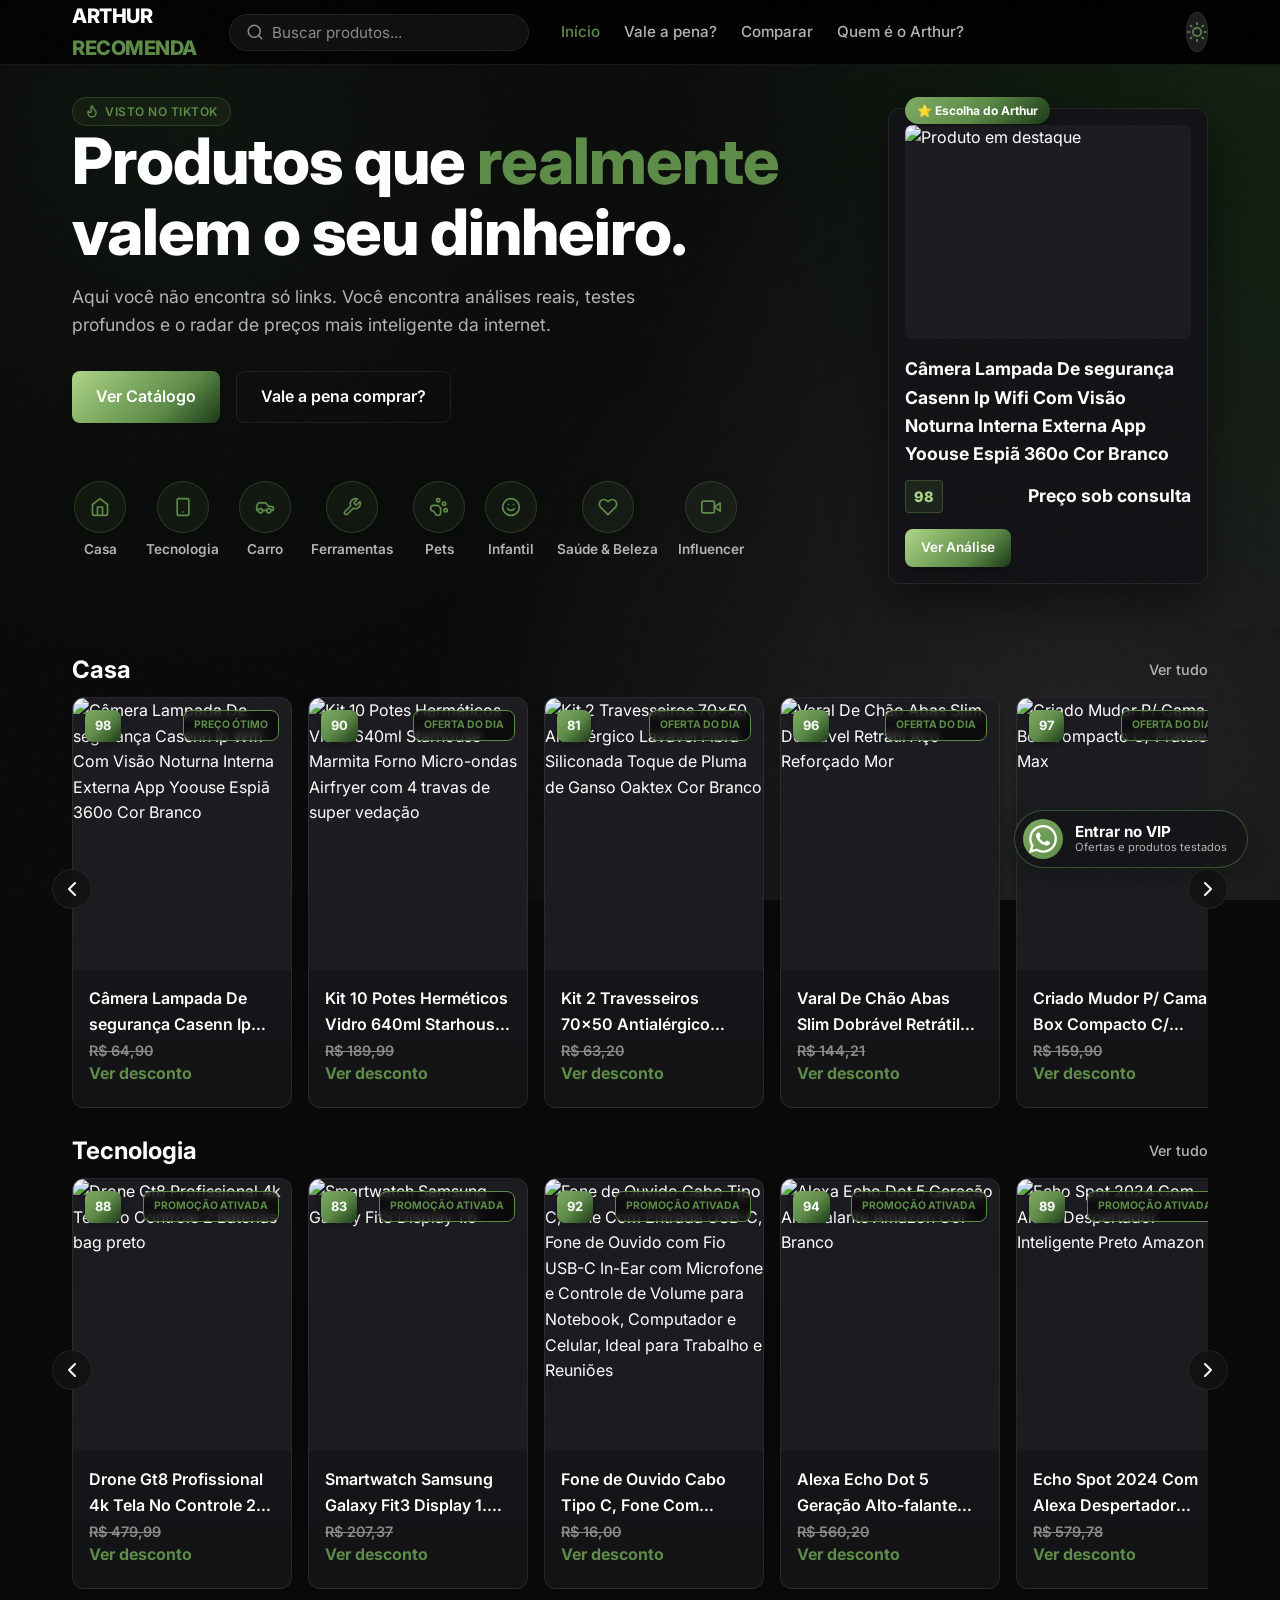
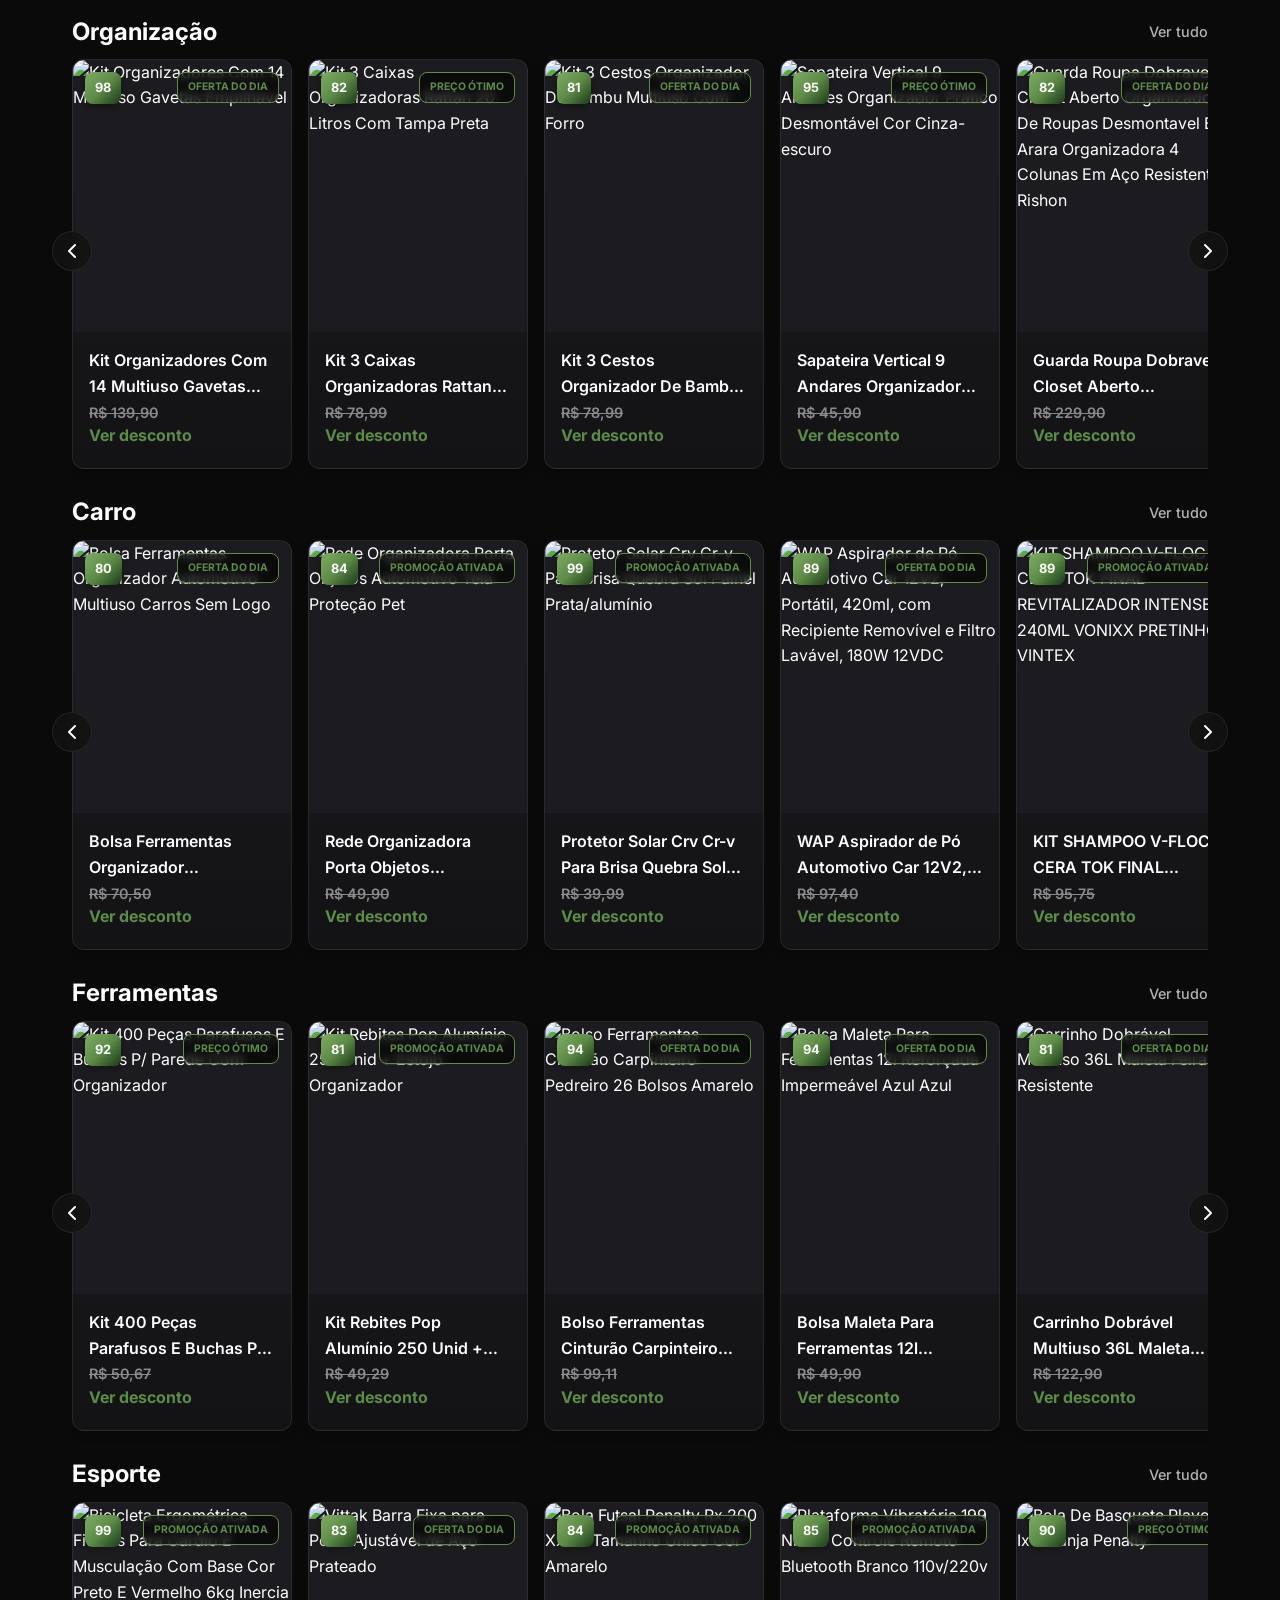
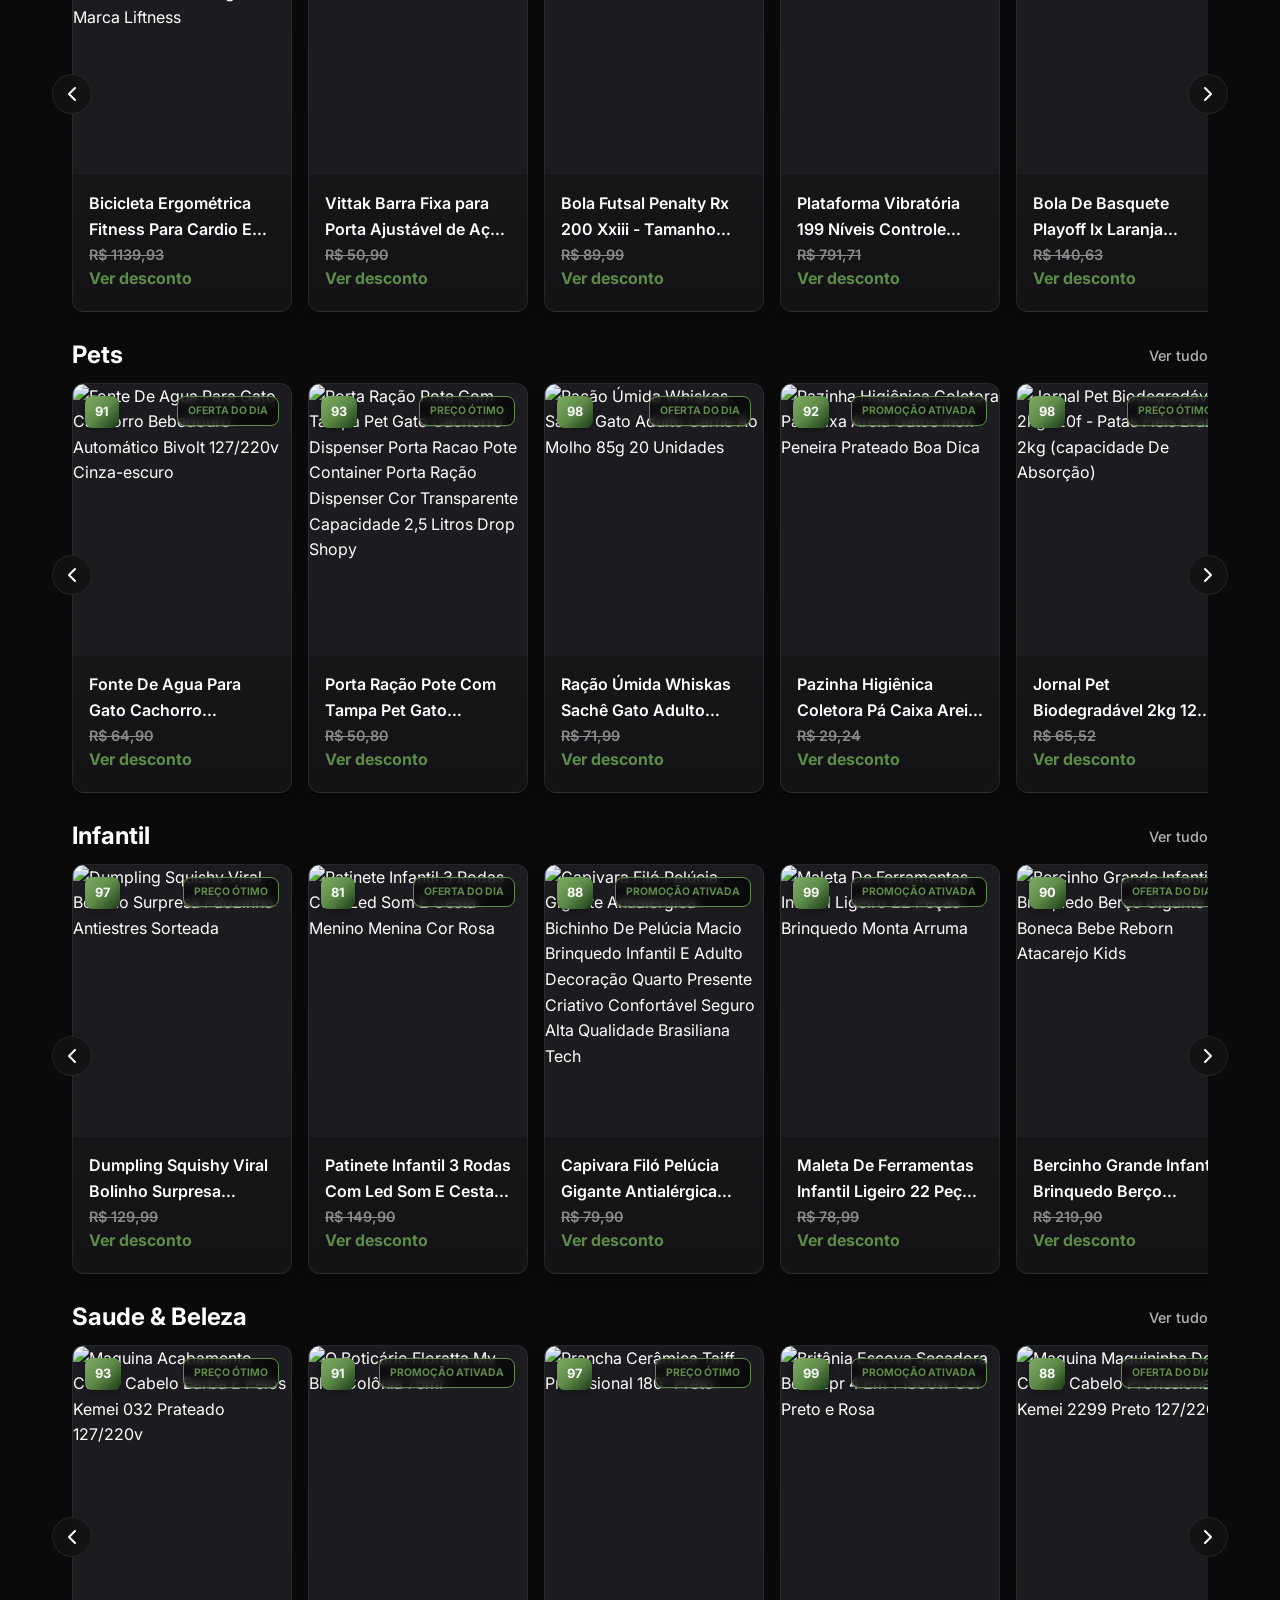
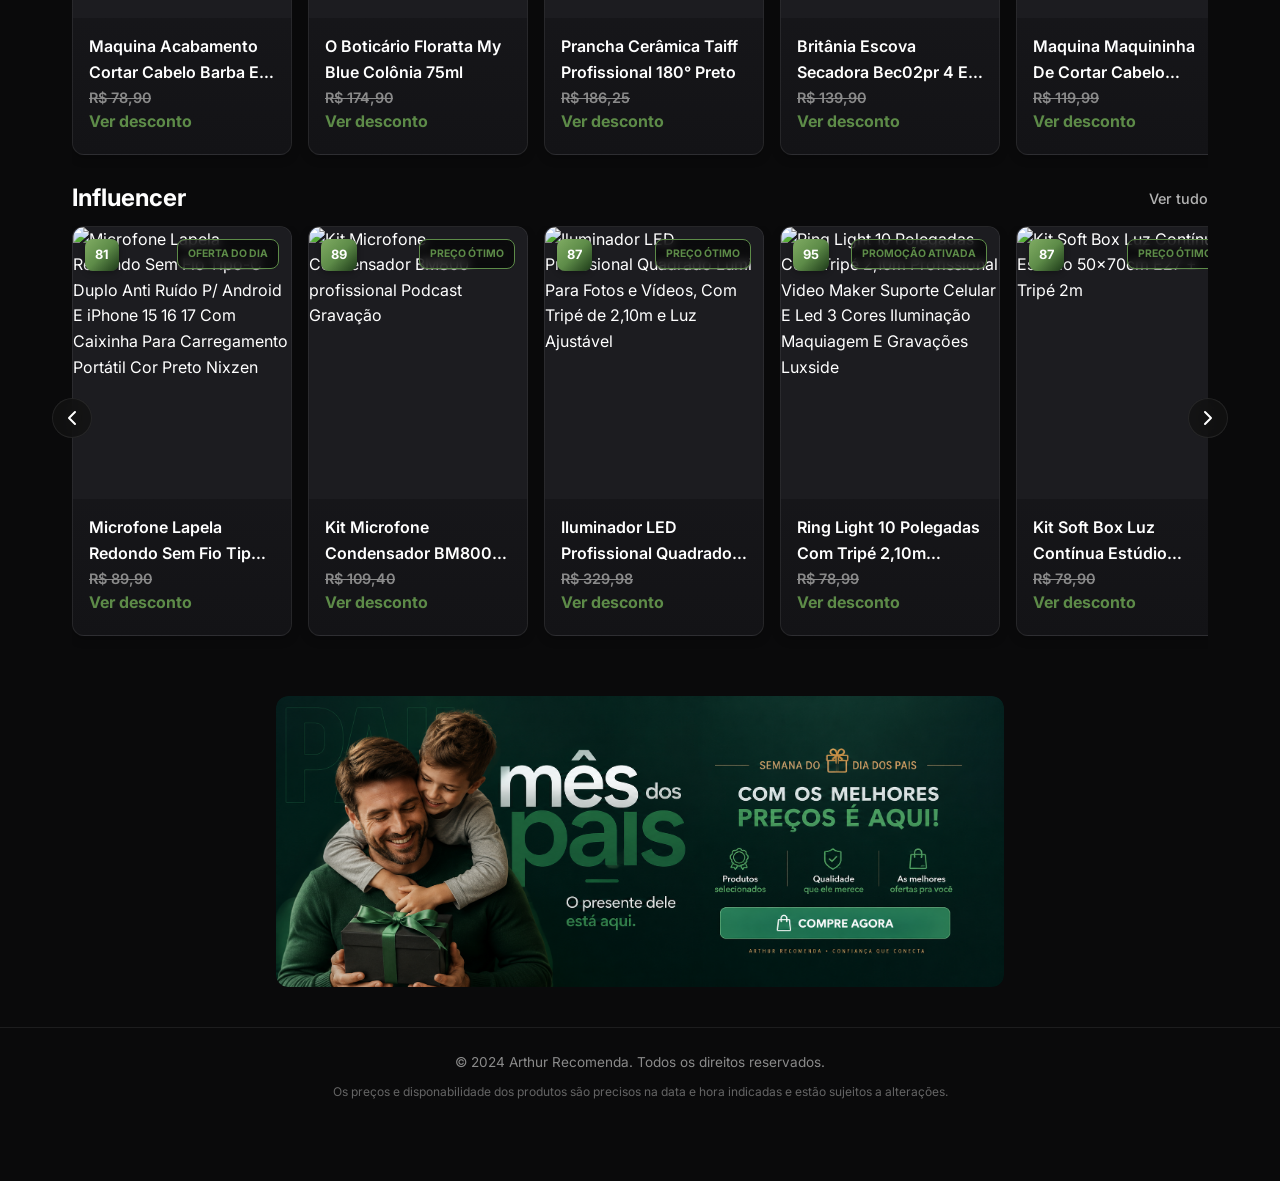
==== commit 2395110d: "Update print statement from 'Hello' to 'Goodbye'" ====
--- a/index.html
+++ b/index.html
@@ -2,7 +2,7 @@
 <html lang="pt-BR">
 <head>
     <meta charset="UTF-8">
-    <meta name="viewport" content="width=device-width, initial-scale=1.0">
+    <meta name="viewport" content="width=device-width, initial-scale=1.0, viewport-fit=cover">
     
     <title>Arthur Recomenda | Produtos que valem a pena e Radar de Preços</title>
     <meta name="description" content="Descubra produtos realmente bons, economize dinheiro e compre com mais segurança. Análises reais, testes profundos e radar de preços inteligente.">
@@ -46,7 +46,7 @@
 
     <header class="header">
         <div class="container header__container">
-            <a href="index.html" class="header__logo">
+            <a href="/" class="header__logo">
                 ARTHUR <span>RECOMENDA</span>
             </a>
 
@@ -227,4 +227,4 @@
     <script type="module" src="js/search-home.js"></script>
 
 </body>
-</html>+</html>
--- a/css/style.css
+++ b/css/style.css
@@ -81,7 +81,7 @@
     mix-blend-mode: overlay;
 }
 
-a { text-decoration: none; color: inherit; }
+a { text-decoration: none; color: inherit; touch-action: manipulation; }
 ul { list-style: none; }
 img { max-width: 100%; display: block; }
 
@@ -89,6 +89,12 @@
     outline: 2px solid var(--color-accent);
     outline-offset: 4px;
     border-radius: 4px;
+}
+
+/* Garante que botões e links respondam instantaneamente no toque do celular */
+button, a {
+    -webkit-tap-highlight-color: transparent;
+    touch-action: manipulation;
 }
 
 /* 3. LAYOUT E CONTAINERS */
@@ -194,11 +200,13 @@
     font-weight: 600;
     font-size: 1rem;
     cursor: pointer;
-    /* Easing premium para a animação não ser mecânica */
-    transition: all 0.25s cubic-bezier(0.4, 0, 0.2, 1);
+    /* Otimizado: Em vez de 'all', dizemos exatamente o que deve animar */
+    transition: transform 0.25s cubic-bezier(0.4, 0, 0.2, 1), 
+                background-color 0.25s ease, 
+                box-shadow 0.25s ease, 
+                border-color 0.25s ease;
     border: none;
     text-align: center;
-    /* Sombra sutil para o botão parecer físico desde o início */
     box-shadow: 0 2px 5px rgba(0, 0, 0, 0.2);
 }
 
@@ -372,19 +380,17 @@
 
 .product-card {
     flex: 0 0 200px;
-    /* NOVIDADE: Gradiente sutil para dar profundidade (não fica chapado) */
     background: linear-gradient(180deg, var(--color-bg-tertiary) 0%, var(--color-bg-secondary) 100%);
     border-radius: var(--radius-md);
     scroll-snap-align: start;
     border: 1px solid var(--color-border);
     overflow: hidden;
-    /* NOVIDADE: Transição mais suave e incluindo o box-shadow */
+    /* Otimizado: Especifica as propriedades em vez de usar 'all' */
     transition: transform 0.25s ease-out, border-color 0.25s ease-out, box-shadow 0.25s ease-out;
     cursor: pointer;
     display: flex;
     flex-direction: column;
     -webkit-tap-highlight-color: transparent;
-    /* NOVIDADE: Sombra suave para parecer que está flutuando */
     box-shadow: 0 4px 10px rgba(0, 0, 0, 0.2);
 }
 
@@ -536,16 +542,18 @@
     position: fixed;
     bottom: 0; left: 0;
     width: 100%;
-    /* Vidro fosco premium no lugar do sólido */
-    background-color: rgba(10, 10, 11, 0.75);
+    /* Vidro fosco premium */
+    background-color: rgba(10, 10, 11, 0.85);
     backdrop-filter: saturate(180%) blur(20px);
     -webkit-backdrop-filter: saturate(180%) blur(20px);
     border-top: 1px solid var(--color-border);
     display: flex;
     justify-content: space-around;
     padding: var(--space-xs) 0;
+    /* Truque mágico para colar no fundo em celulares modernos (iPhone/Android) */
+    padding-bottom: calc(var(--space-xs) + env(safe-area-inset-bottom, 0px)) !important; 
     z-index: 1000;
-    box-shadow: 0 -4px 30px rgba(0, 0, 0, 0.2); /* Sombra para cima, dando profundidade */
+    box-shadow: 0 -4px 30px rgba(0, 0, 0, 0.2);
 }
 
 .bottom-nav__item {
@@ -565,12 +573,14 @@
 .bottom-nav__item:active { transform: scale(0.95); }
 
 .footer {
-    padding: var(--space-lg) 0;
+    padding: 24px 0;
+    /* Garante que o texto do rodapé não fique escondido atrás do menu do celular */
+    padding-bottom: calc(80px + env(safe-area-inset-bottom, 0px)) !important;
     border-top: 1px solid var(--color-border);
     text-align: center;
     color: var(--text-tertiary);
     font-size: 0.85rem;
-    margin-top: var(--space-xl);
+    margin-top: 32px;
 }
 
 .footer__disclaimer { margin-top: var(--space-xs); font-size: 0.75rem; opacity: 0.7; }
@@ -3669,4 +3679,28 @@
     border: 1px solid rgba(93, 139, 72, 0.4) !important;
     color: #AED588 !important; /* Verde claro para o texto destacar no fundo escuro */
     backdrop-filter: blur(4px);
-}+}
+
+
+
+
+
+
+
+
+
+
+
+
+
+
+
+
+
+
+
+
+
+
+
+
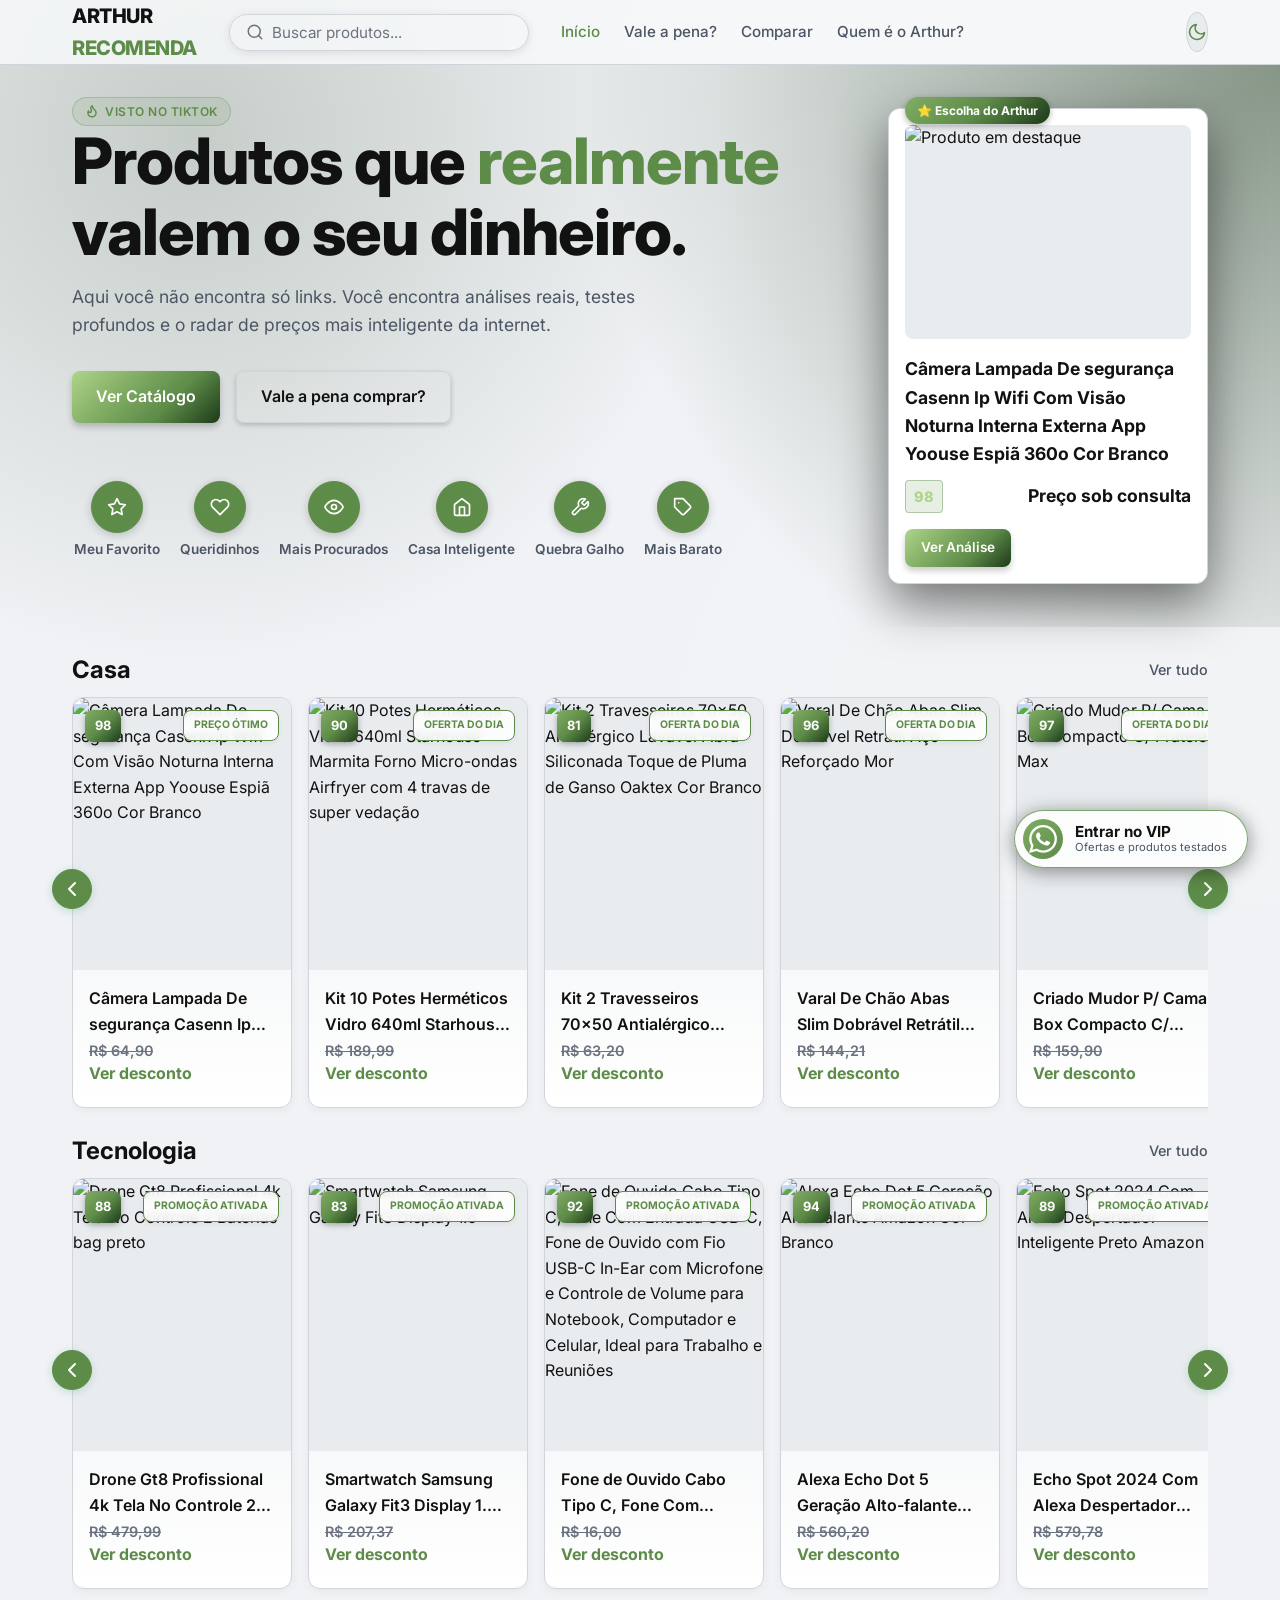
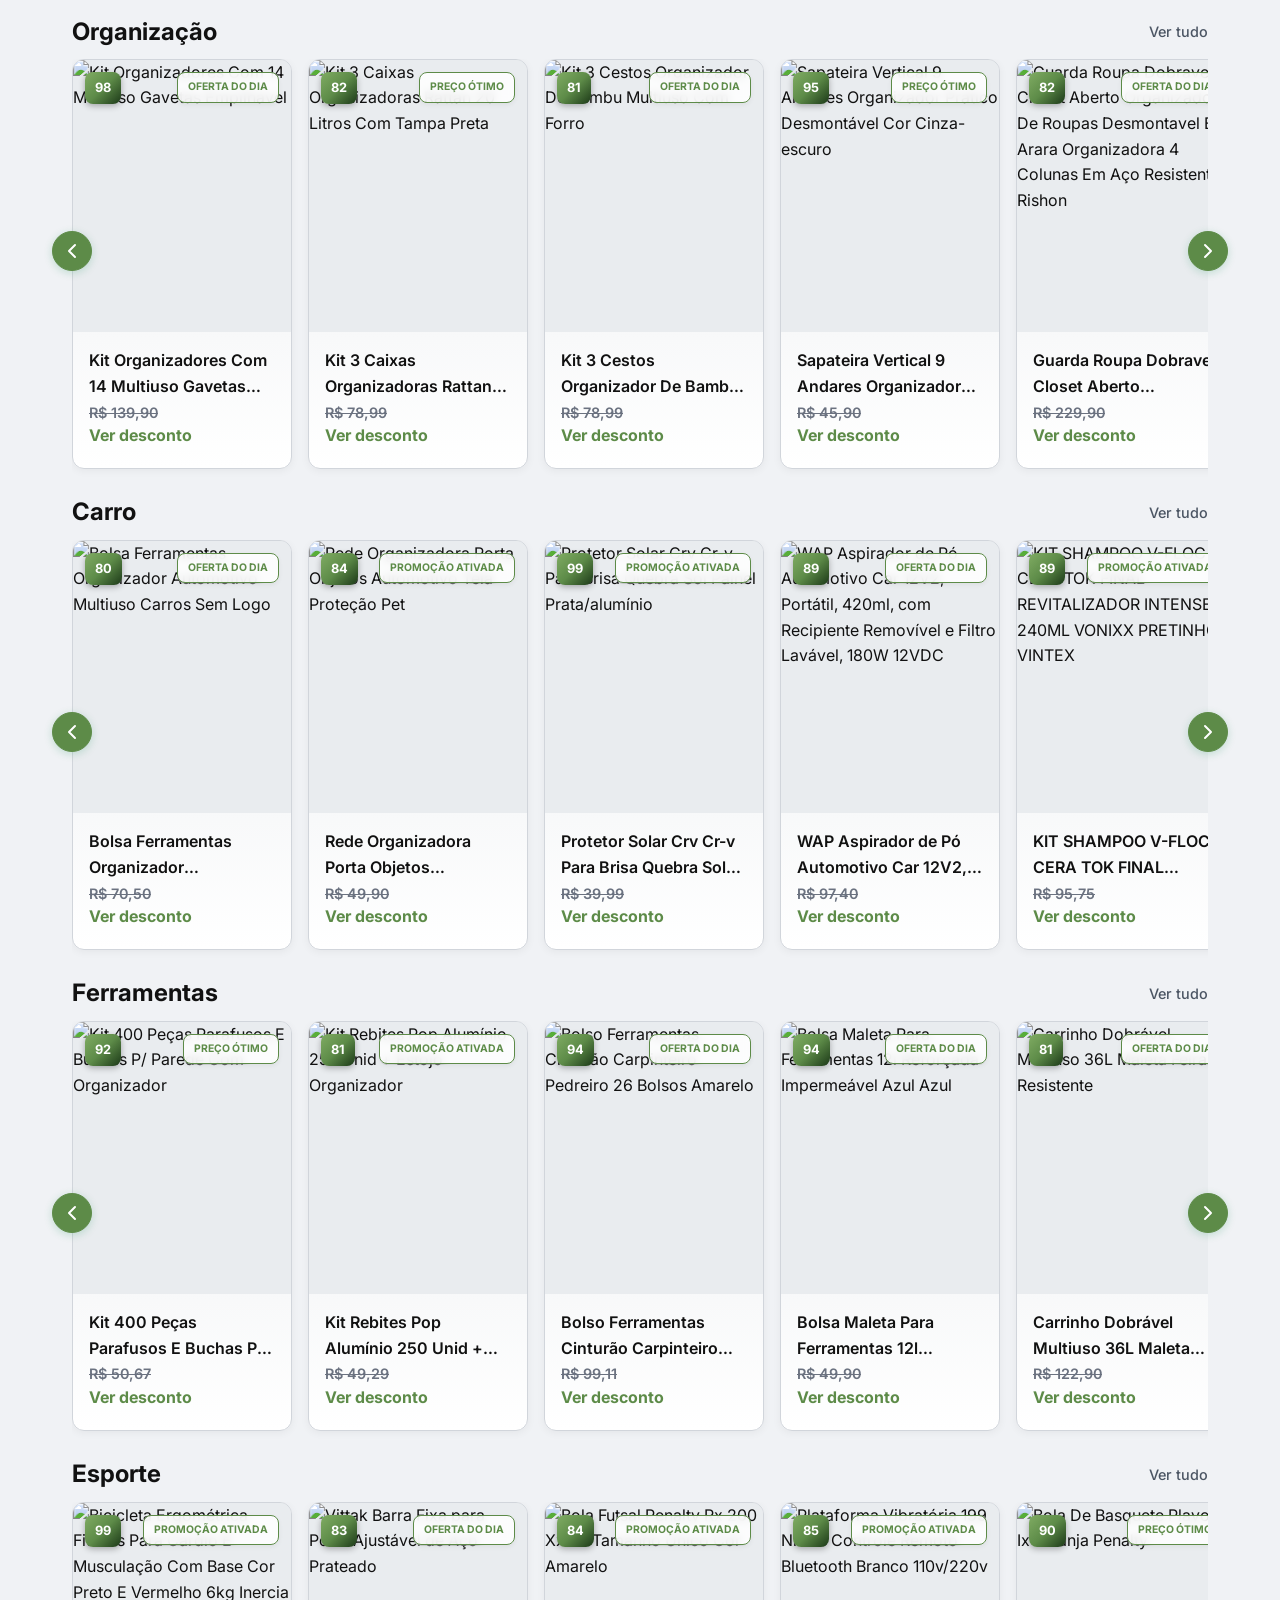
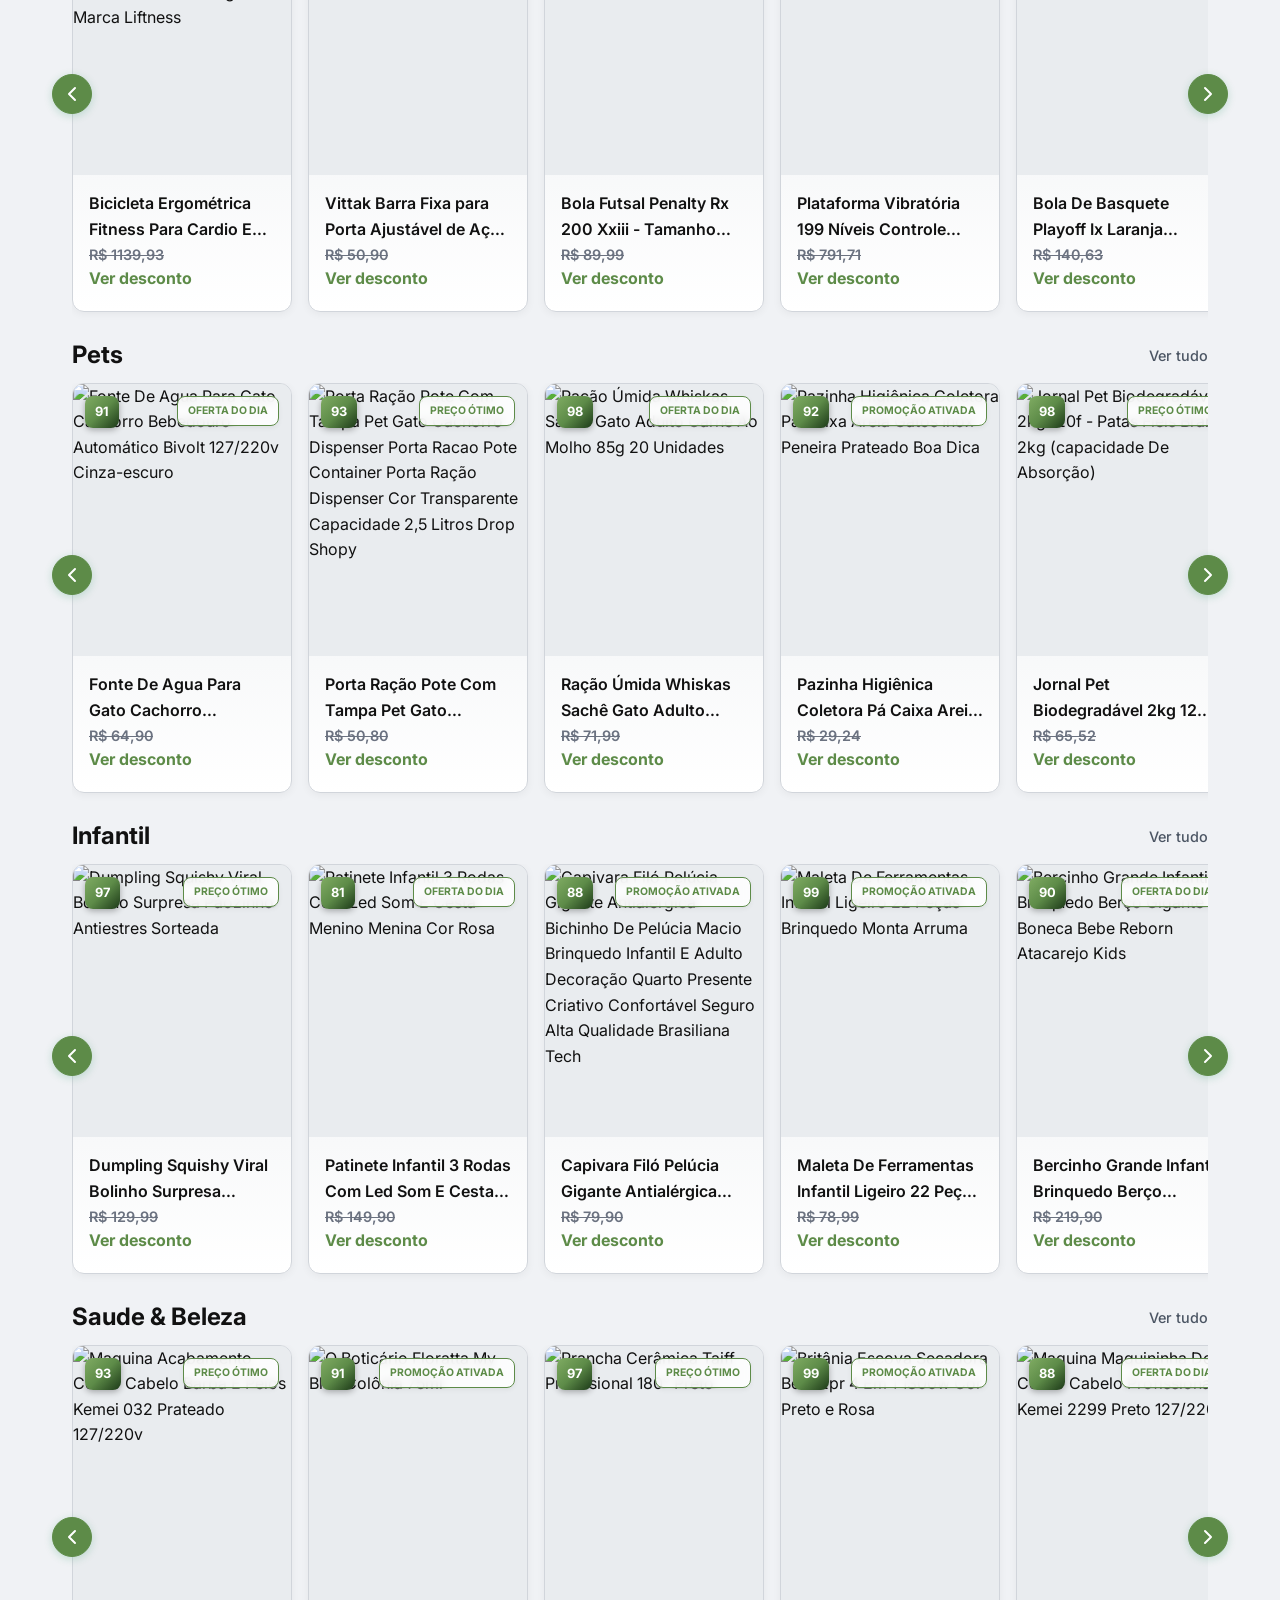
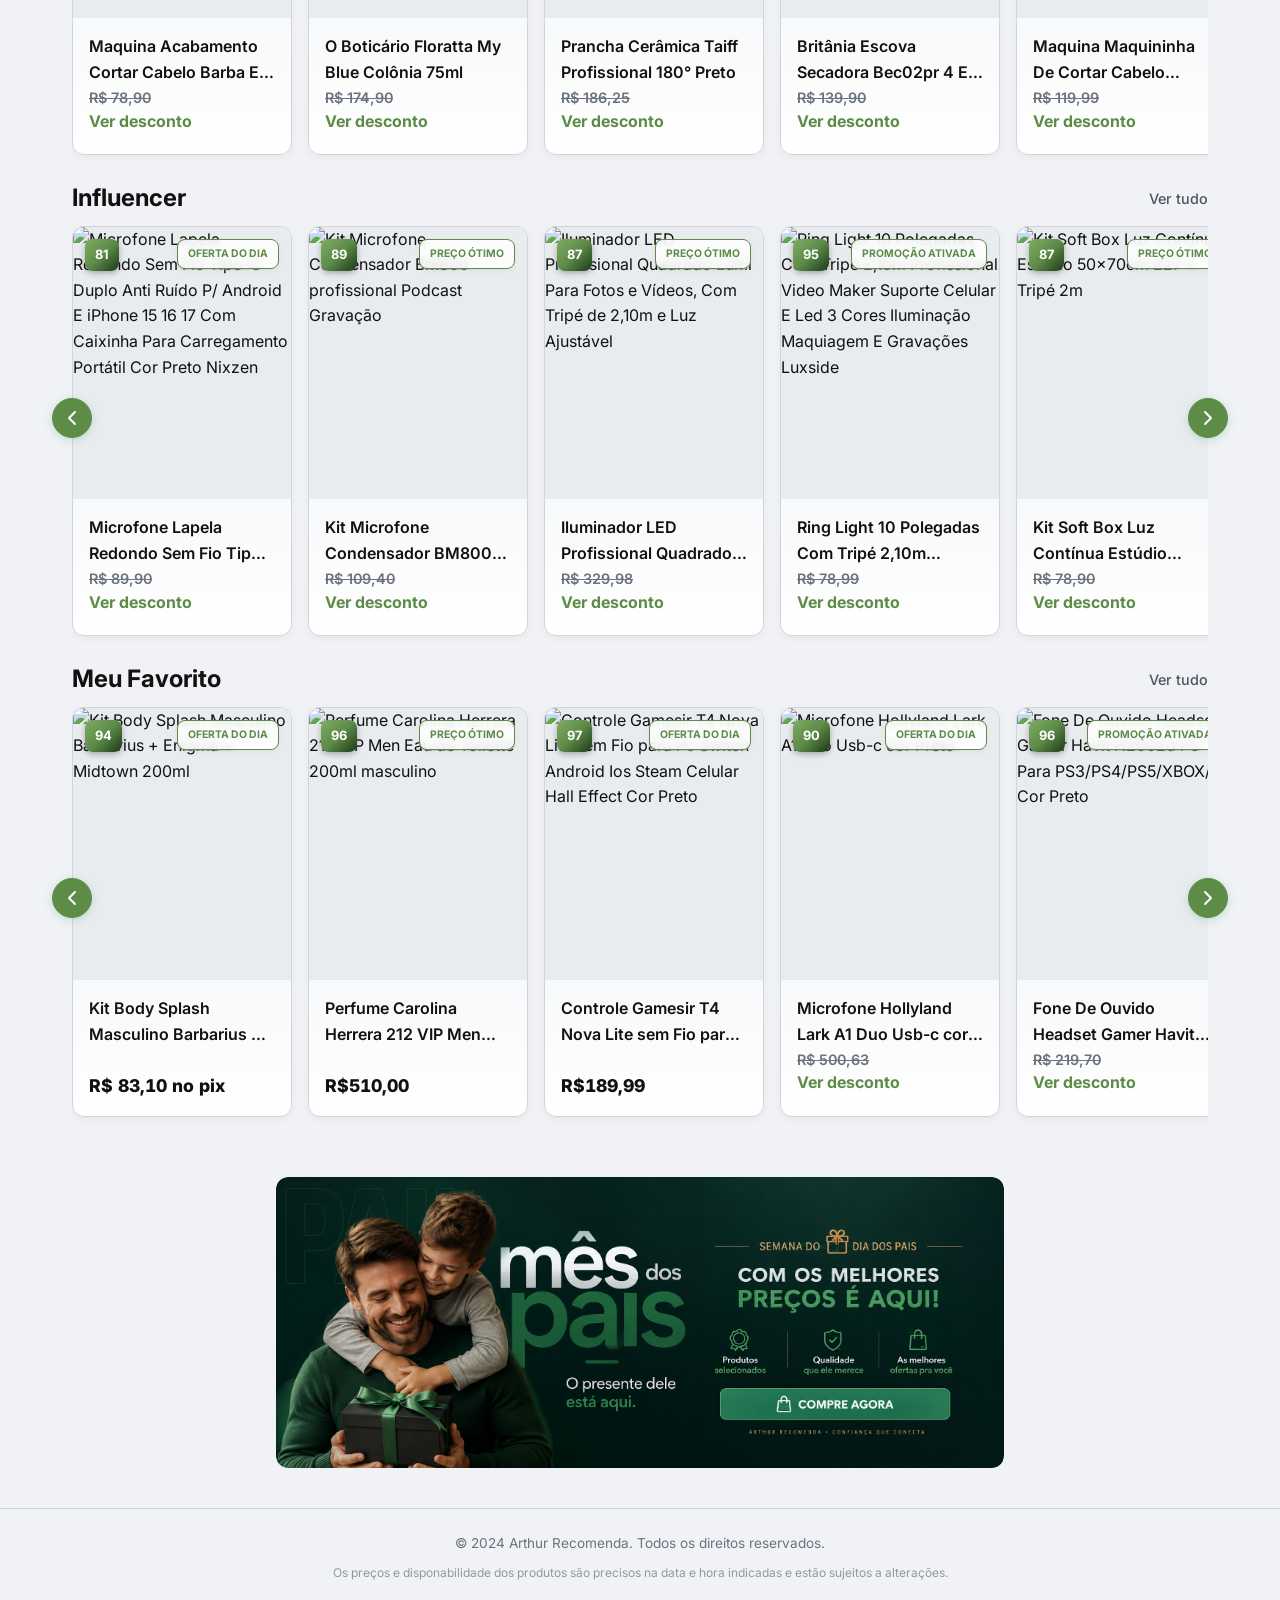
==== commit bdaad433: "Add files via upload" ====
--- a/index.html
+++ b/index.html
@@ -106,39 +106,45 @@
                         <a href="vale-a-pena.html" class="btn btn--secondary">Vale a pena comprar?</a>
                     </div>
                     
-                    <!-- BARRA DE ATALHOS RÁPIDOS (Movida para dentro da Hero) -->
+
+
+
+                    <!-- BARRA DE ATALHOS RÁPIDOS (Dentro da Hero) -->
                     <div class="shortcuts-bar">
-                        <a href="categoria.html?cat=casa" class="shortcut-item">
-                            <span class="shortcut-icon"><svg width="20" height="20" viewBox="0 0 24 24" fill="none" stroke="currentColor" stroke-width="2" stroke-linecap="round" stroke-linejoin="round"><path d="M3 9l9-7 9 7v11a2 2 0 0 1-2 2H5a2 2 0 0 1-2-2z"></path><polyline points="9 22 9 12 15 12 15 22"></polyline></svg></span>
-                            <span class="shortcut-label">Casa</span>
-                        </a>
-                        <a href="categoria.html?cat=tecnologia" class="shortcut-item">
-                            <span class="shortcut-icon"><svg width="20" height="20" viewBox="0 0 24 24" fill="none" stroke="currentColor" stroke-width="2" stroke-linecap="round" stroke-linejoin="round"><rect x="5" y="2" width="14" height="20" rx="2" ry="2"></rect><line x1="12" y1="18" x2="12.01" y2="18"></line></svg></span>
-                            <span class="shortcut-label">Tecnologia</span>
-                        </a>
-                        <a href="categoria.html?cat=carro" class="shortcut-item">
-                            <span class="shortcut-icon"><svg width="20" height="20" viewBox="0 0 24 24" fill="none" stroke="currentColor" stroke-width="2" stroke-linecap="round" stroke-linejoin="round"><path d="M14 16H9m10 0h3v-3.15a1 1 0 0 0-.84-.99L16 11l-2.7-3.6a1 1 0 0 0-.8-.4H5.24a2 2 0 0 0-1.8 1.1l-.8 1.63A6 6 0 0 0 2 12.42V16h2"></path><circle cx="6.5" cy="16.5" r="2.5"></circle><circle cx="16.5" cy="16.5" r="2.5"></circle></svg></span>
-                            <span class="shortcut-label">Carro</span>
-                        </a>
-                        <a href="categoria.html?cat=ferramentas" class="shortcut-item">
+                        <!-- Meu Favorito (Ícone: Estrela) -->
+                        <a href="categoria.html?cat=Meu Favorito" class="shortcut-item">
+                            <span class="shortcut-icon"><svg width="20" height="20" viewBox="0 0 24 24" fill="none" stroke="currentColor" stroke-width="2" stroke-linecap="round" stroke-linejoin="round"><polygon points="12 2 15.09 8.26 22 9.27 17 14.14 18.18 21.02 12 17.77 5.82 21.02 7 14.14 2 9.27 8.91 8.26 12 2"></polygon></svg></span>
+                            <span class="shortcut-label">Meu Favorito</span>
+                        </a>
+
+                        <!-- Queridinhos da net (Ícone: Coração) -->
+                        <a href="categoria.html?cat=Queridinhos" class="shortcut-item">
+                            <span class="shortcut-icon"><svg width="20" height="20" viewBox="0 0 24 24" fill="none" stroke="currentColor" stroke-width="2" stroke-linecap="round" stroke-linejoin="round"><path d="M20.84 4.61a5.5 5.5 0 0 0-7.78 0L12 5.67l-1.06-1.06a5.5 5.5 0 0 0-7.78 7.78l1.06 1.06L12 21.23l7.78-7.78 1.06-1.06a5.5 5.5 0 0 0 0-7.78z"></path></svg></span>
+                            <span class="shortcut-label">Queridinhos</span>
+                        </a>
+                        
+                        <!-- Mais procurados (Ícone: Olho) -->
+                        <a href="categoria.html?cat=Mais Procurados" class="shortcut-item">
+                            <span class="shortcut-icon"><svg width="20" height="20" viewBox="0 0 24 24" fill="none" stroke="currentColor" stroke-width="2" stroke-linecap="round" stroke-linejoin="round"><path d="M1 12s4-8 11-8 11 8 11 8-4 8-11 8-11-8-11-8z"></path><circle cx="12" cy="12" r="3"></circle></svg></span>
+                            <span class="shortcut-label">Mais Procurados</span>
+                        </a>
+
+                        <!-- Casa Inteligente (Ícone: Casa com Wi-fi) -->
+                        <a href="categoria.html?cat=Casa Inteligente" class="shortcut-item">
+                            <span class="shortcut-icon"><svg width="20" height="20" viewBox="0 0 24 24" fill="none" stroke="currentColor" stroke-width="2" stroke-linecap="round" stroke-linejoin="round"><path d="M3 9l9-7 9 7v11a2 2 0 0 1-2 2H5a2 2 0 0 1-2-2z"></path><path d="M9 22V12h6v10"></path></svg></span>
+                            <span class="shortcut-label">Casa Inteligente</span>
+                        </a>
+
+                        <!-- Quebra-galho (Ícone: Chave de fenda) -->
+                        <a href="categoria.html?cat=Quebra Galho" class="shortcut-item">
                             <span class="shortcut-icon"><svg width="20" height="20" viewBox="0 0 24 24" fill="none" stroke="currentColor" stroke-width="2" stroke-linecap="round" stroke-linejoin="round"><path d="M14.7 6.3a1 1 0 0 0 0 1.4l1.6 1.6a1 1 0 0 0 1.4 0l3.77-3.77a6 6 0 0 1-7.94 7.94l-6.91 6.91a2.12 2.12 0 0 1-3-3l6.91-6.91a6 6 0 0 1 7.94-7.94l-3.76 3.76z"></path></svg></span>
-                            <span class="shortcut-label">Ferramentas</span>
-                        </a>
-                        <a href="categoria.html?cat=pets" class="shortcut-item">
-                            <span class="shortcut-icon"><svg width="20" height="20" viewBox="0 0 24 24" fill="none" stroke="currentColor" stroke-width="2" stroke-linecap="round" stroke-linejoin="round"><circle cx="11" cy="4" r="2"></circle><circle cx="18" cy="8" r="2"></circle><circle cx="20" cy="16" r="2"></circle><path d="M9 10a5 5 0 0 1 5 5v3.5a3.5 3.5 0 0 1-6.84 1.045Q6.52 17.48 4.46 16.84A3.5 3.5 0 0 1 5.5 10Z"></path></svg></span>
-                            <span class="shortcut-label">Pets</span>
-                        </a>
-                        <a href="categoria.html?cat=infantil" class="shortcut-item">
-                            <span class="shortcut-icon"><svg width="20" height="20" viewBox="0 0 24 24" fill="none" stroke="currentColor" stroke-width="2" stroke-linecap="round" stroke-linejoin="round"><circle cx="12" cy="12" r="10"></circle><path d="M8 14s1.5 2 4 2 4-2 4-2"></path><line x1="9" y1="9" x2="9.01" y2="9"></line><line x1="15" y1="9" x2="15.01" y2="9"></line></svg></span>
-                            <span class="shortcut-label">Infantil</span>
-                        </a>
-                        <a href="categoria.html?cat=Saude+%26+Beleza" class="shortcut-item">
-                            <span class="shortcut-icon"><svg width="20" height="20" viewBox="0 0 24 24" fill="none" stroke="currentColor" stroke-width="2" stroke-linecap="round" stroke-linejoin="round"><path d="M20.84 4.61a5.5 5.5 0 0 0-7.78 0L12 5.67l-1.06-1.06a5.5 5.5 0 0 0-7.78 7.78l1.06 1.06L12 21.23l7.78-7.78 1.06-1.06a5.5 5.5 0 0 0 0-7.78z"></path></svg></span>
-                            <span class="shortcut-label">Saúde & Beleza</span>
-                        </a>
-                        <a href="categoria.html?cat=influencer" class="shortcut-item">
-                            <span class="shortcut-icon"><svg width="20" height="20" viewBox="0 0 24 24" fill="none" stroke="currentColor" stroke-width="2" stroke-linecap="round" stroke-linejoin="round"><polygon points="23 7 16 12 23 17 23 7"></polygon><rect x="1" y="5" width="15" height="14" rx="2" ry="2"></rect></svg></span>
-                            <span class="shortcut-label">Influencer</span>
+                            <span class="shortcut-label">Quebra Galho</span>
+                        </a>
+
+                        <!-- Mais barato (Ícone: Etiqueta de preço) -->
+                        <a href="categoria.html?cat=Mais Barato" class="shortcut-item">
+                            <span class="shortcut-icon"><svg width="20" height="20" viewBox="0 0 24 24" fill="none" stroke="currentColor" stroke-width="2" stroke-linecap="round" stroke-linejoin="round"><path d="M20.59 13.41l-7.17 7.17a2 2 0 0 1-2.83 0L2 12V2h10l8.59 8.59a2 2 0 0 1 0 2.82z"></path><line x1="7" y1="7" x2="7.01" y2="7"></line></svg></span>
+                            <span class="shortcut-label">Mais Barato</span>
                         </a>
                     </div>
                 </div>
@@ -227,4 +233,4 @@
     <script type="module" src="js/search-home.js"></script>
 
 </body>
-</html>
+</html>
--- a/css/style.css
+++ b/css/style.css
@@ -2386,6 +2386,7 @@
     display: grid;
     grid-template-columns: repeat(2, 1fr);
     gap: var(--space-md);
+    min-height: 60vh; /* Mantém a tela estável durante a busca no iPhone */
 }
 
 /* Força os cards a ocuparem 100% da largura da coluna na grade */
@@ -3106,10 +3107,10 @@
 }
 
 
-/* No Mobile (Celular), esconde os 3 últimos atalhos para caber em telas pequenas (iPhone SE) */
+/* No Mobile (Celular), esconde os últimos atalhos para caber em telas pequenas (iPhone SE) */
 @media (max-width: 767px) {
-    /* Esconde o 6º (Pets), 7º (Saúde) e 8º (Influencer) */
-    .shortcut-item:nth-child(n+6) {
+    /* Esconde OS ICONES EM DESTAQUE  */
+    .shortcut-item:nth-child(n+4) {
         display: none;
     }
 }
@@ -3694,13 +3695,110 @@
 
 
 
-
-
-
-
-
-
-
-
-
-
+/* =========================================
+   OTIMIZAÇÃO MOBILE (Apenas no Celular)
+   ========================================= */
+@media (max-width: 767px) {
+    
+    /* 1. Diminui o Menu de Baixo (Só ícones, mais fino) */
+    .bottom-nav {
+        padding: 6px 0 4px 0 !important; /* Menos espaço interno */
+    }
+    .bottom-nav__item span {
+        display: none !important; /* Esconde o texto de baixo do ícone */
+    }
+    .bottom-nav__item svg {
+        width: 22px !important;
+        height: 22px !important;
+    }
+
+    /* 2. Diminui o Botão Flutuante do WhatsApp (Vira só uma bolinha) */
+    .whatsapp-fab {
+        padding: 10px !important; /* Menor */
+        bottom: 64px !important; /* Sobe para não bater no menu menor */
+    }
+    .whatsapp-fab__text {
+        display: none !important; /* Esconde o texto "Entrar no VIP" */
+    }
+    .whatsapp-fab__icon {
+        width: 28px !important;
+        height: 28px !important;
+        margin: 0 !important; /* Tira o espaço do texto que sumiu */
+    }
+
+    /* 3. Diminui os Cards de Produto na Home (Mais compactos e premium) */
+    .product-card {
+        flex: 0 0 140px !important; /* Menor largura (antes era 200px) */
+    }
+    .product-card__img-wrap {
+        aspect-ratio: 1 / 1 !important; /* Imagem quadrada (ocupa menos altura) */
+    }
+    .product-card__info {
+        padding: 8px 10px !important; /* Menos espaço interno */
+        gap: 2px !important;
+    }
+    .product-card__title {
+        font-size: 0.8rem !important; /* Texto menor */
+        min-height: 1.2em !important;
+        -webkit-line-clamp: 1 !important; /* Só 1 linha para o título */
+    }
+    .product-card__price {
+        font-size: 0.9rem !important;
+    }
+    .product-card__badge {
+        top: 6px !important;
+        padding: 3px 6px !important;
+        font-size: 0.65rem !important;
+    }
+    .product-card__badge--status {
+        font-size: 0.50rem !important;
+        right: 6px !important;
+    }
+}
+
+
+
+
+
+/* =========================================
+   AJUSTE DA BARRA DE COMPRA FIXA NO TEMA CLARO
+   ========================================= */
+body.light-theme .sticky-buy-bar {
+    /* Vidro branco translúcido */
+    background: rgba(255, 255, 255, 0.9);
+    backdrop-filter: saturate(180%) blur(15px);
+    -webkit-backdrop-filter: saturate(180%) blur(15px);
+    border-top: 1px solid rgba(0, 0, 0, 0.06);
+    box-shadow: 0 -4px 20px rgba(0, 0, 0, 0.05);
+}
+
+/* Ajusta a cor do preço para não sumir no fundo branco */
+body.light-theme .sticky-preco small {
+    color: #6B7280;
+}
+body.light-theme .sticky-preco span {
+    color: #111111;
+}
+
+
+
+
+
+
+
+
+
+/* =========================================
+   TIRAR O PREÇO DE TODOS OS BOTÕES DE COMPRA
+   ========================================= */
+
+/* Esconde o preço de todos os botões (Topo e Rodapé) */
+.cta-opcao-preco {
+    display: none !important;
+}
+
+/* Centraliza o texto (Ex: "Comprar na Loja Mercado Livre") já que o preço sumiu */
+.cta-opcao-btn {
+    justify-content: center !important;
+    text-align: center;
+}
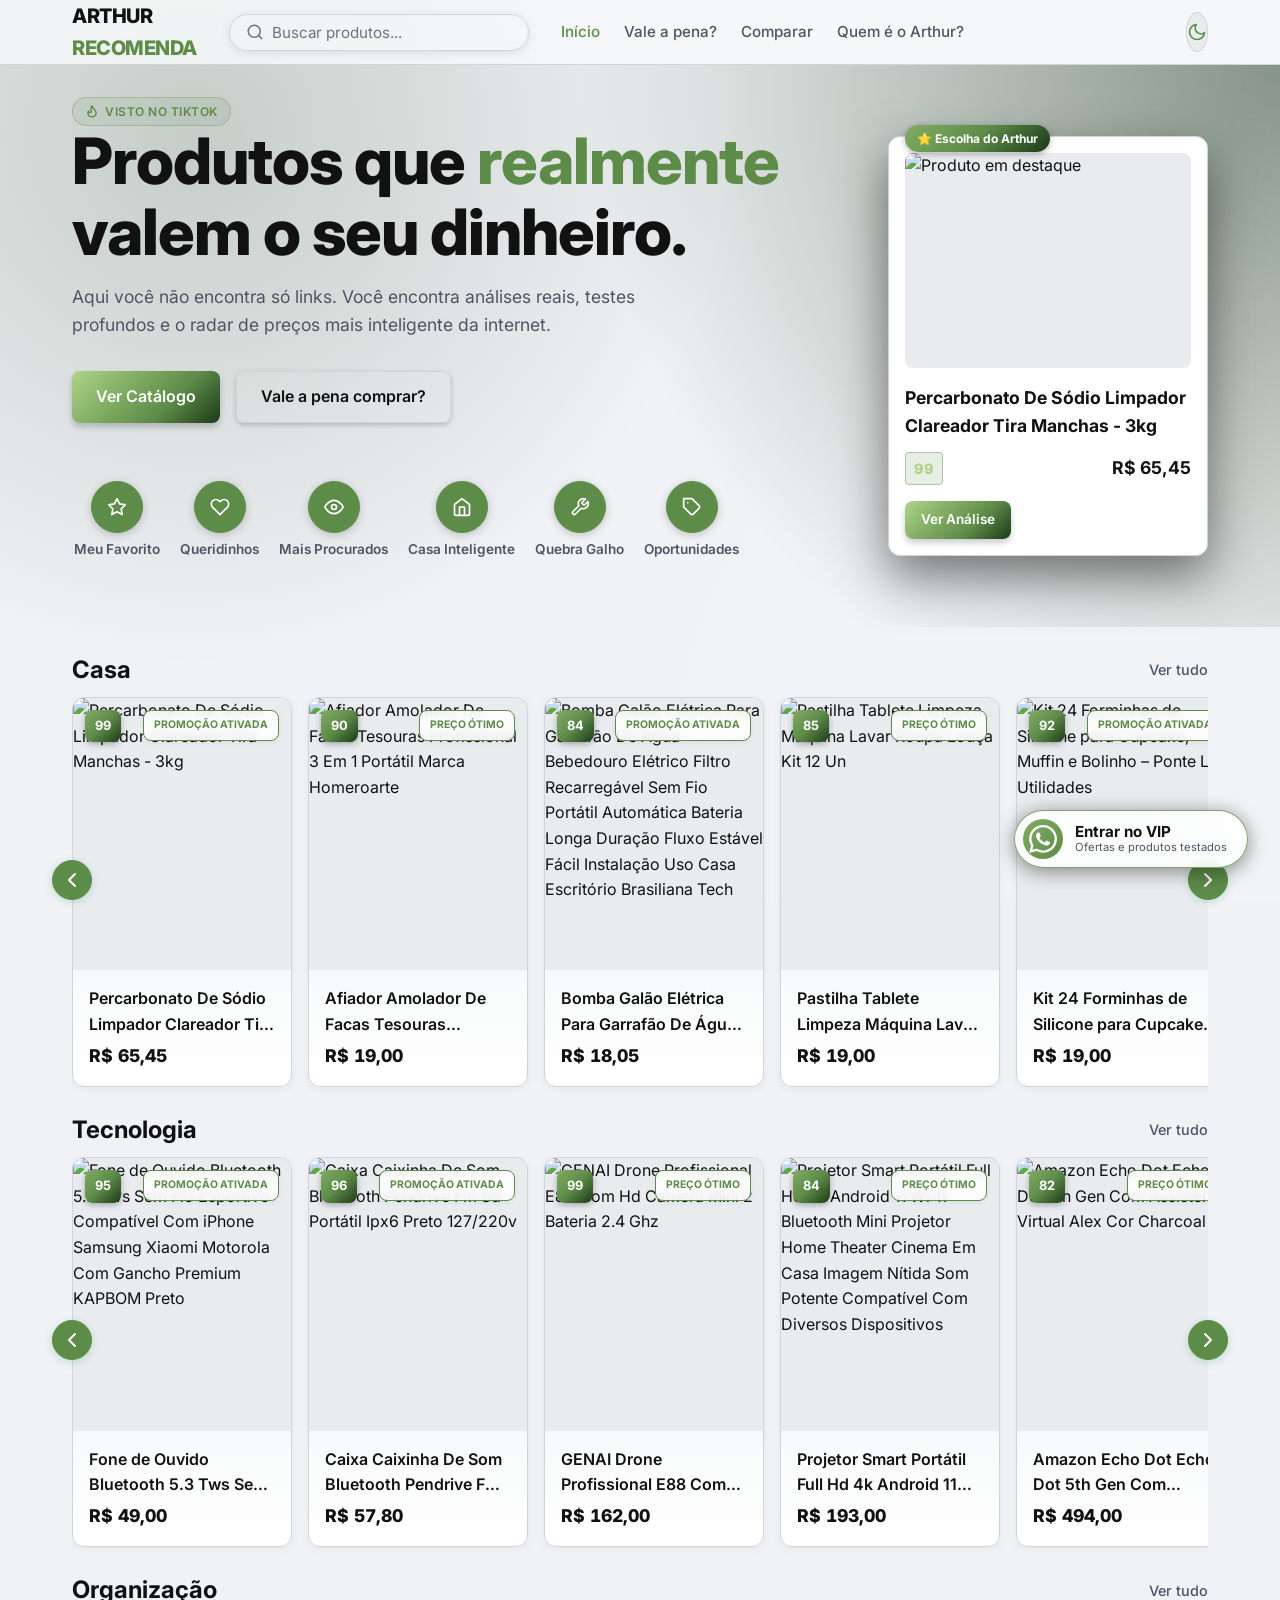
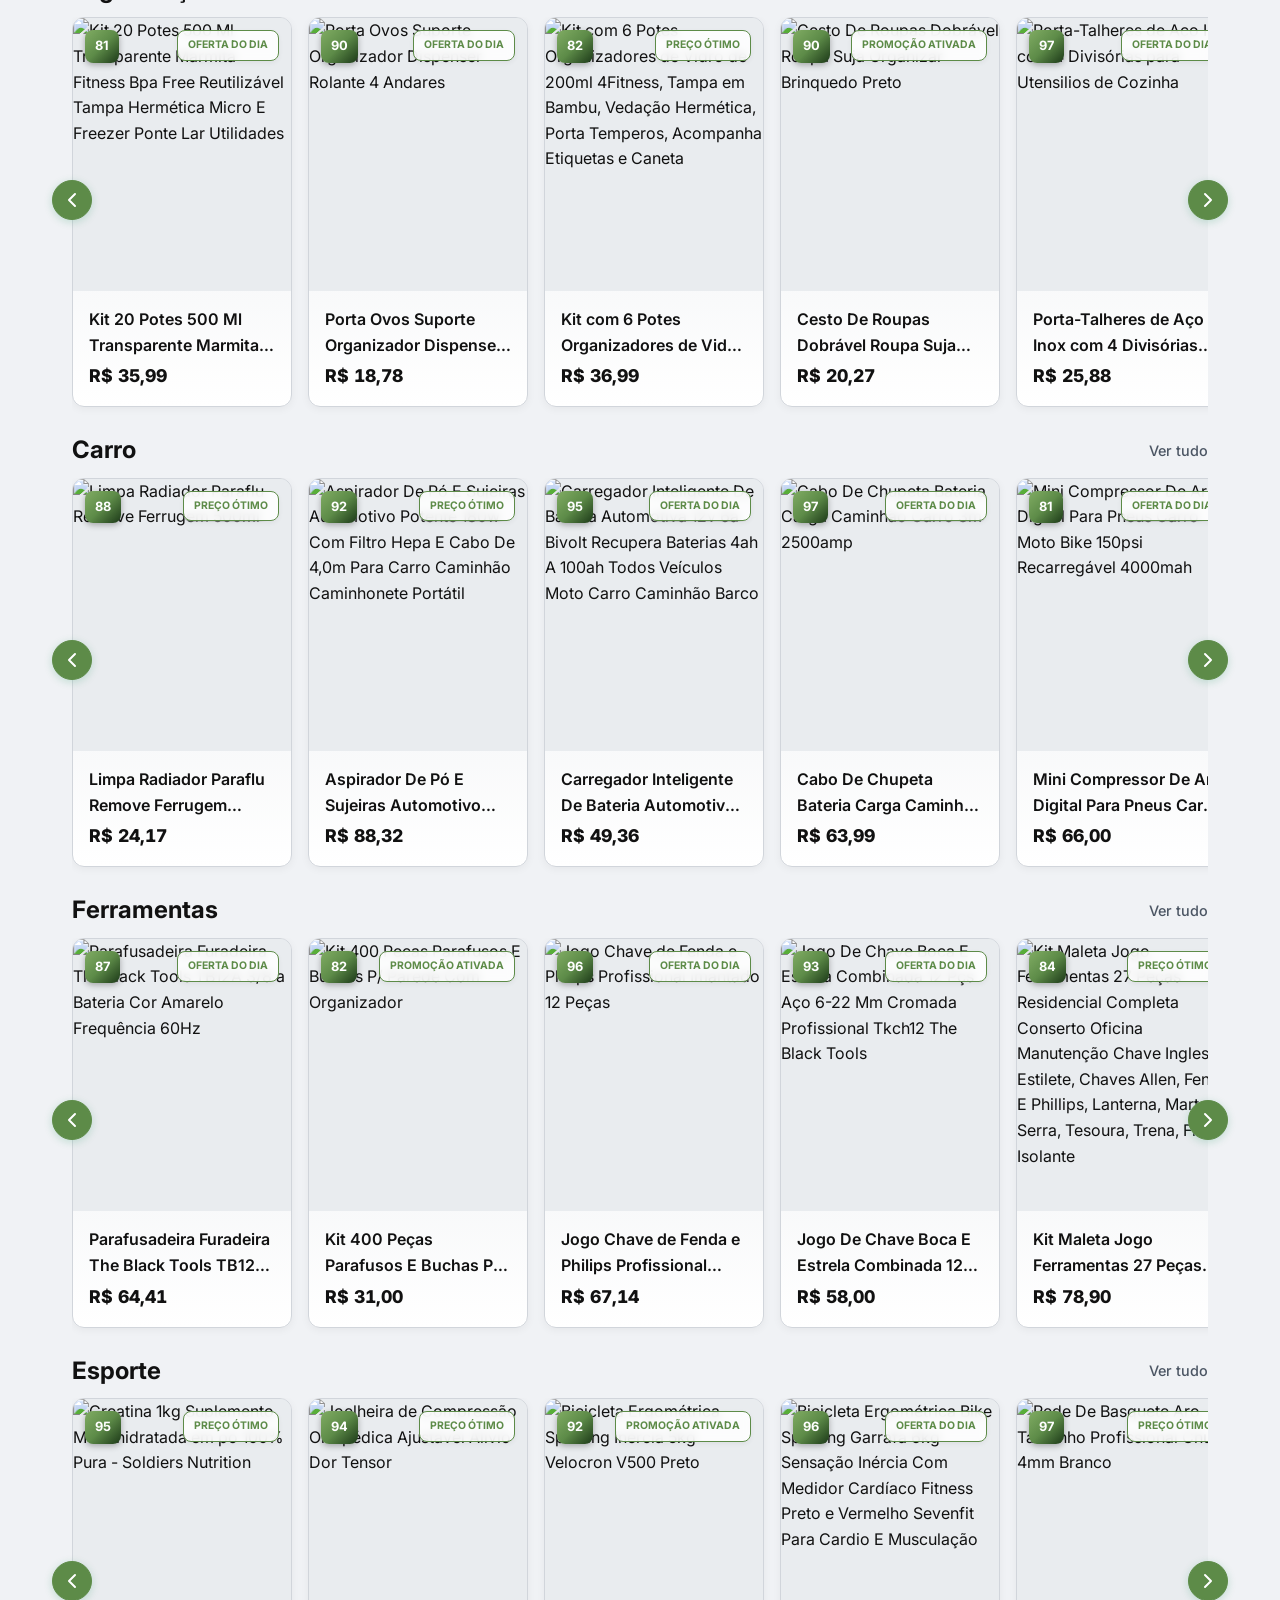
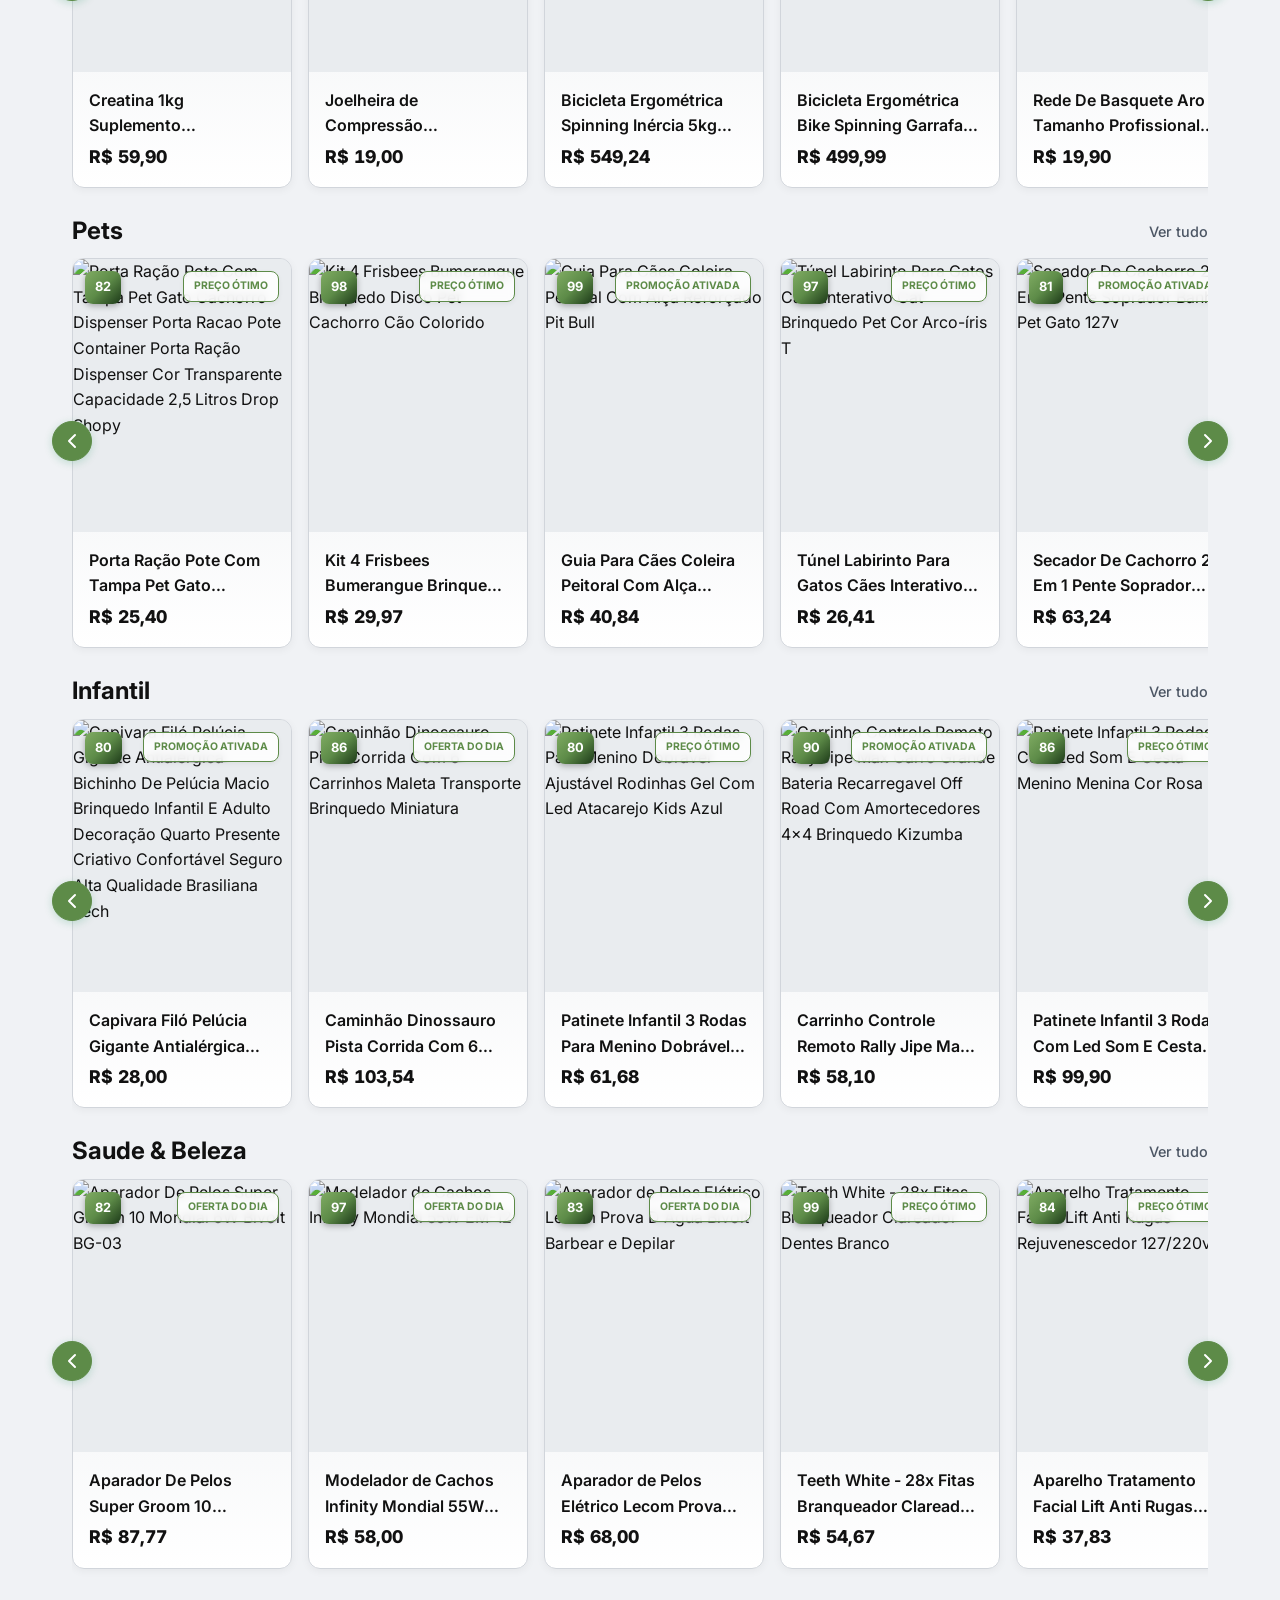
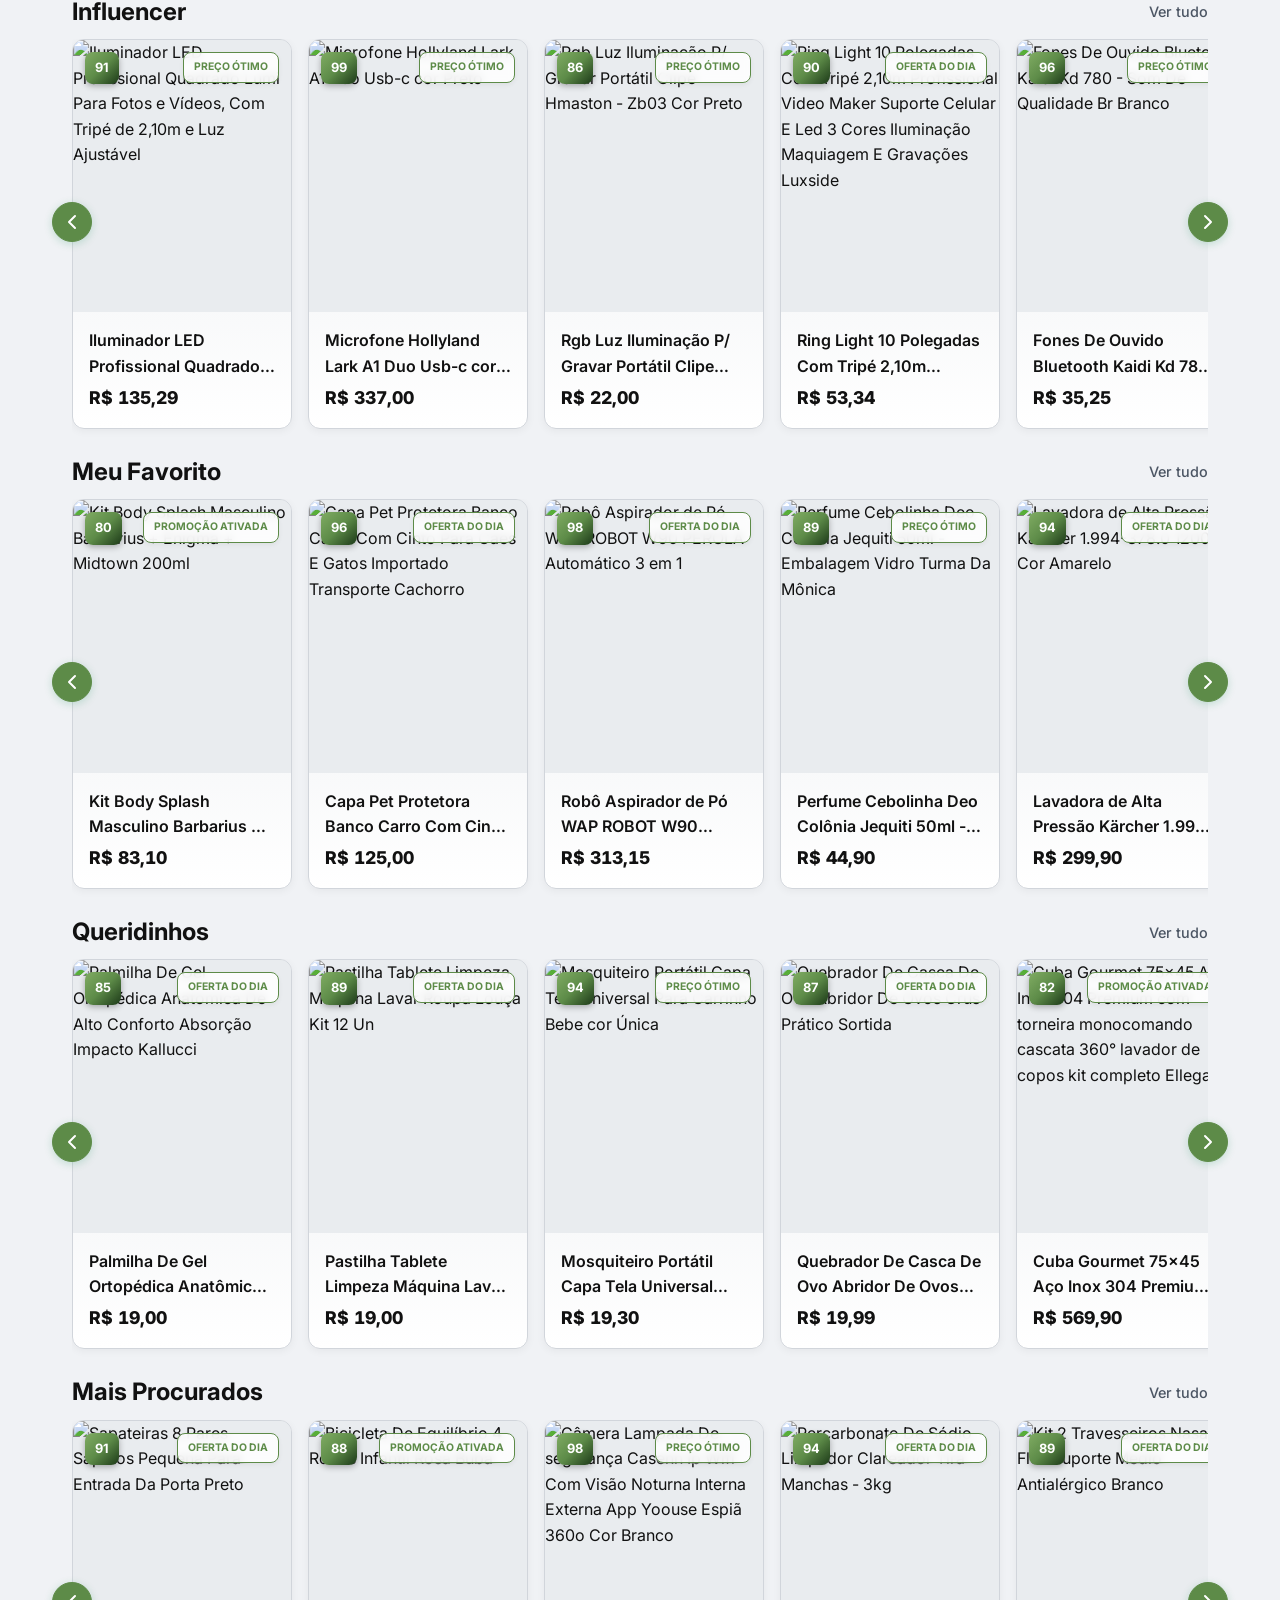
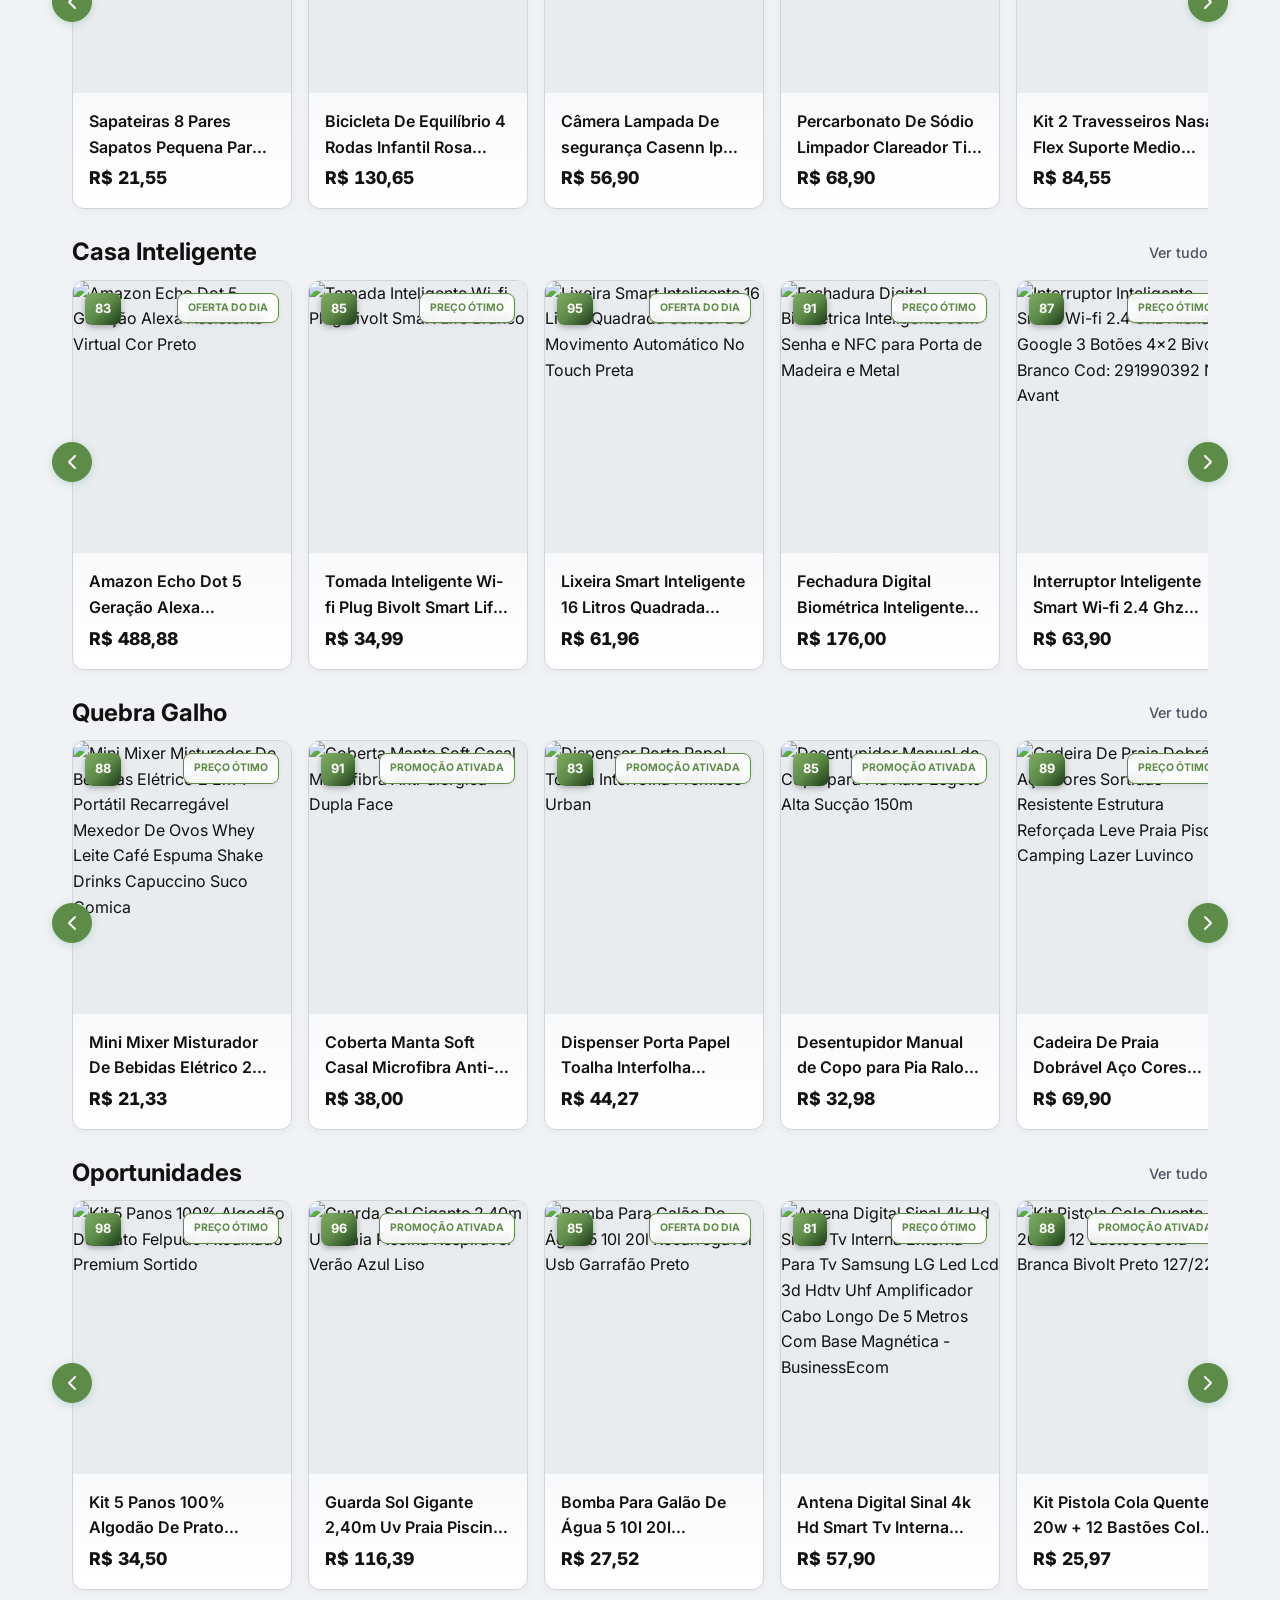
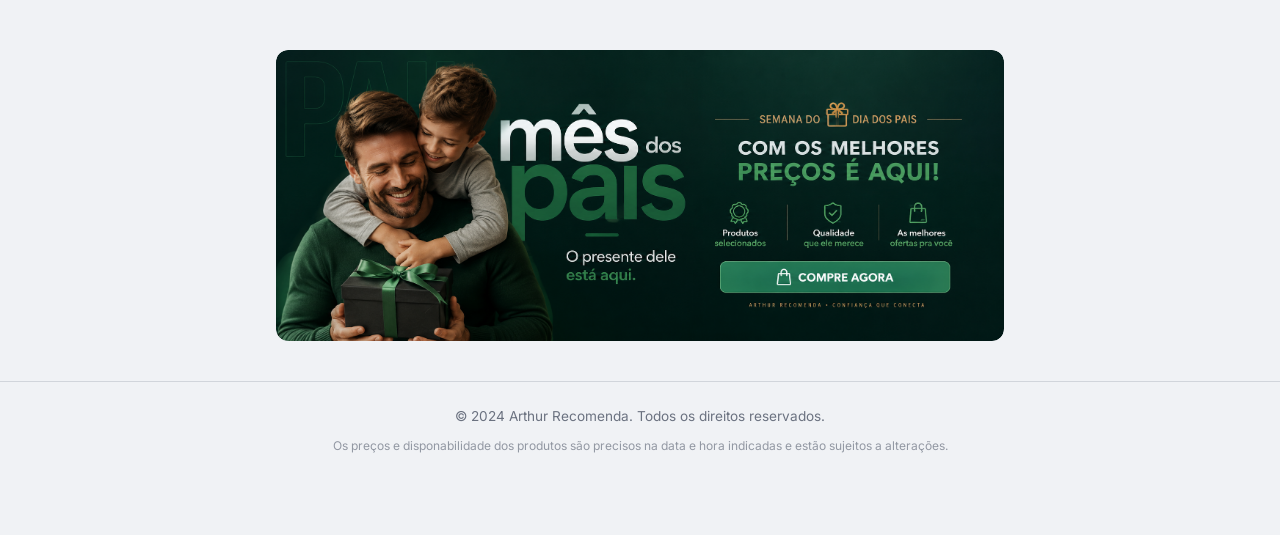
==== commit 596568e9: "Add files via upload" ====
--- a/index.html
+++ b/index.html
@@ -141,11 +141,16 @@
                             <span class="shortcut-label">Quebra Galho</span>
                         </a>
 
-                        <!-- Mais barato (Ícone: Etiqueta de preço) -->
-                        <a href="categoria.html?cat=Mais Barato" class="shortcut-item">
-                            <span class="shortcut-icon"><svg width="20" height="20" viewBox="0 0 24 24" fill="none" stroke="currentColor" stroke-width="2" stroke-linecap="round" stroke-linejoin="round"><path d="M20.59 13.41l-7.17 7.17a2 2 0 0 1-2.83 0L2 12V2h10l8.59 8.59a2 2 0 0 1 0 2.82z"></path><line x1="7" y1="7" x2="7.01" y2="7"></line></svg></span>
-                            <span class="shortcut-label">Mais Barato</span>
-                        </a>
+                        <!-- Oportunidades (Ícone: Etiqueta de preço) -->
+<a href="categoria.html?cat=Oportunidades" class="shortcut-item">
+    <span class="shortcut-icon">
+        <svg width="20" height="20" viewBox="0 0 24 24" fill="none" stroke="currentColor" stroke-width="2" stroke-linecap="round" stroke-linejoin="round">
+            <path d="M20.59 13.41l-7.17 7.17a2 2 0 0 1-2.83 0L2 12V2h10l8.59 8.59a2 2 0 0 1 0 2.82z"></path>
+            <line x1="7" y1="7" x2="7.01" y2="7"></line>
+        </svg>
+    </span>
+    <span class="shortcut-label">Oportunidades</span>
+</a>
                     </div>
                 </div>
                 
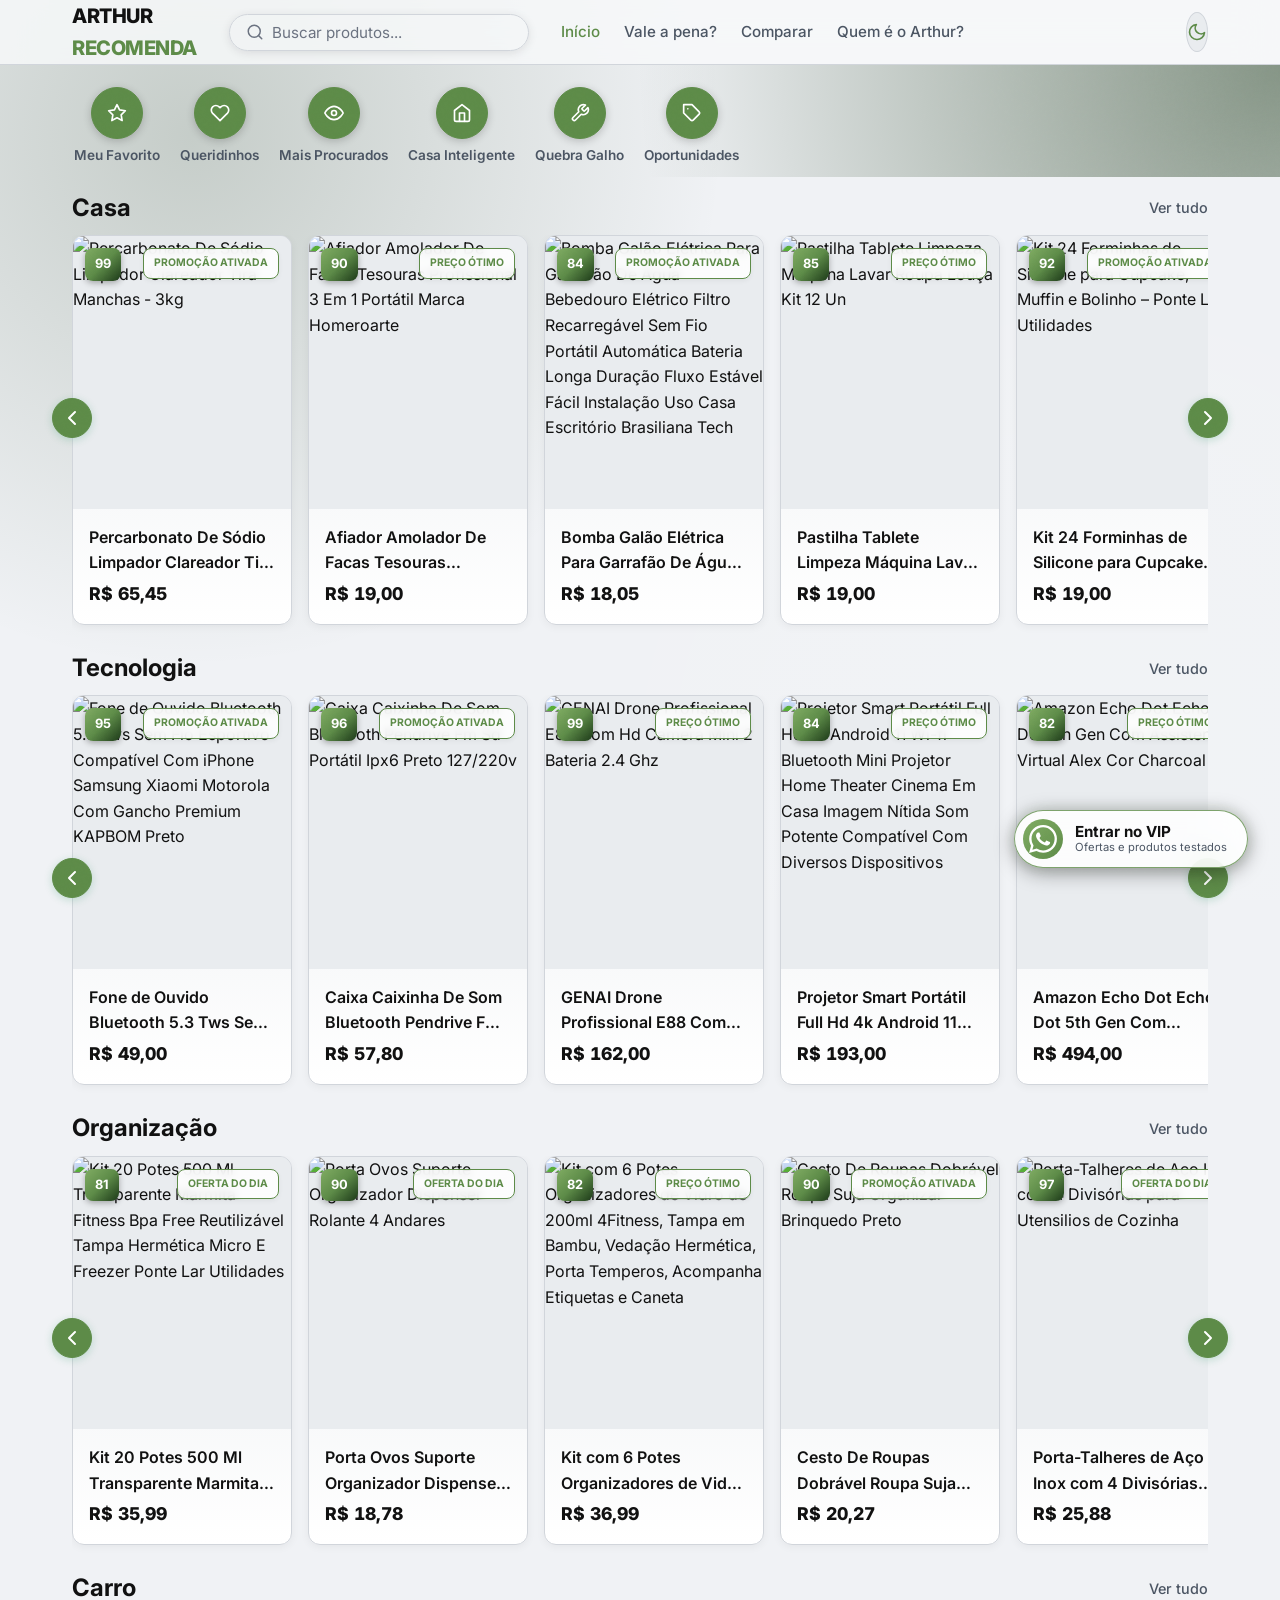
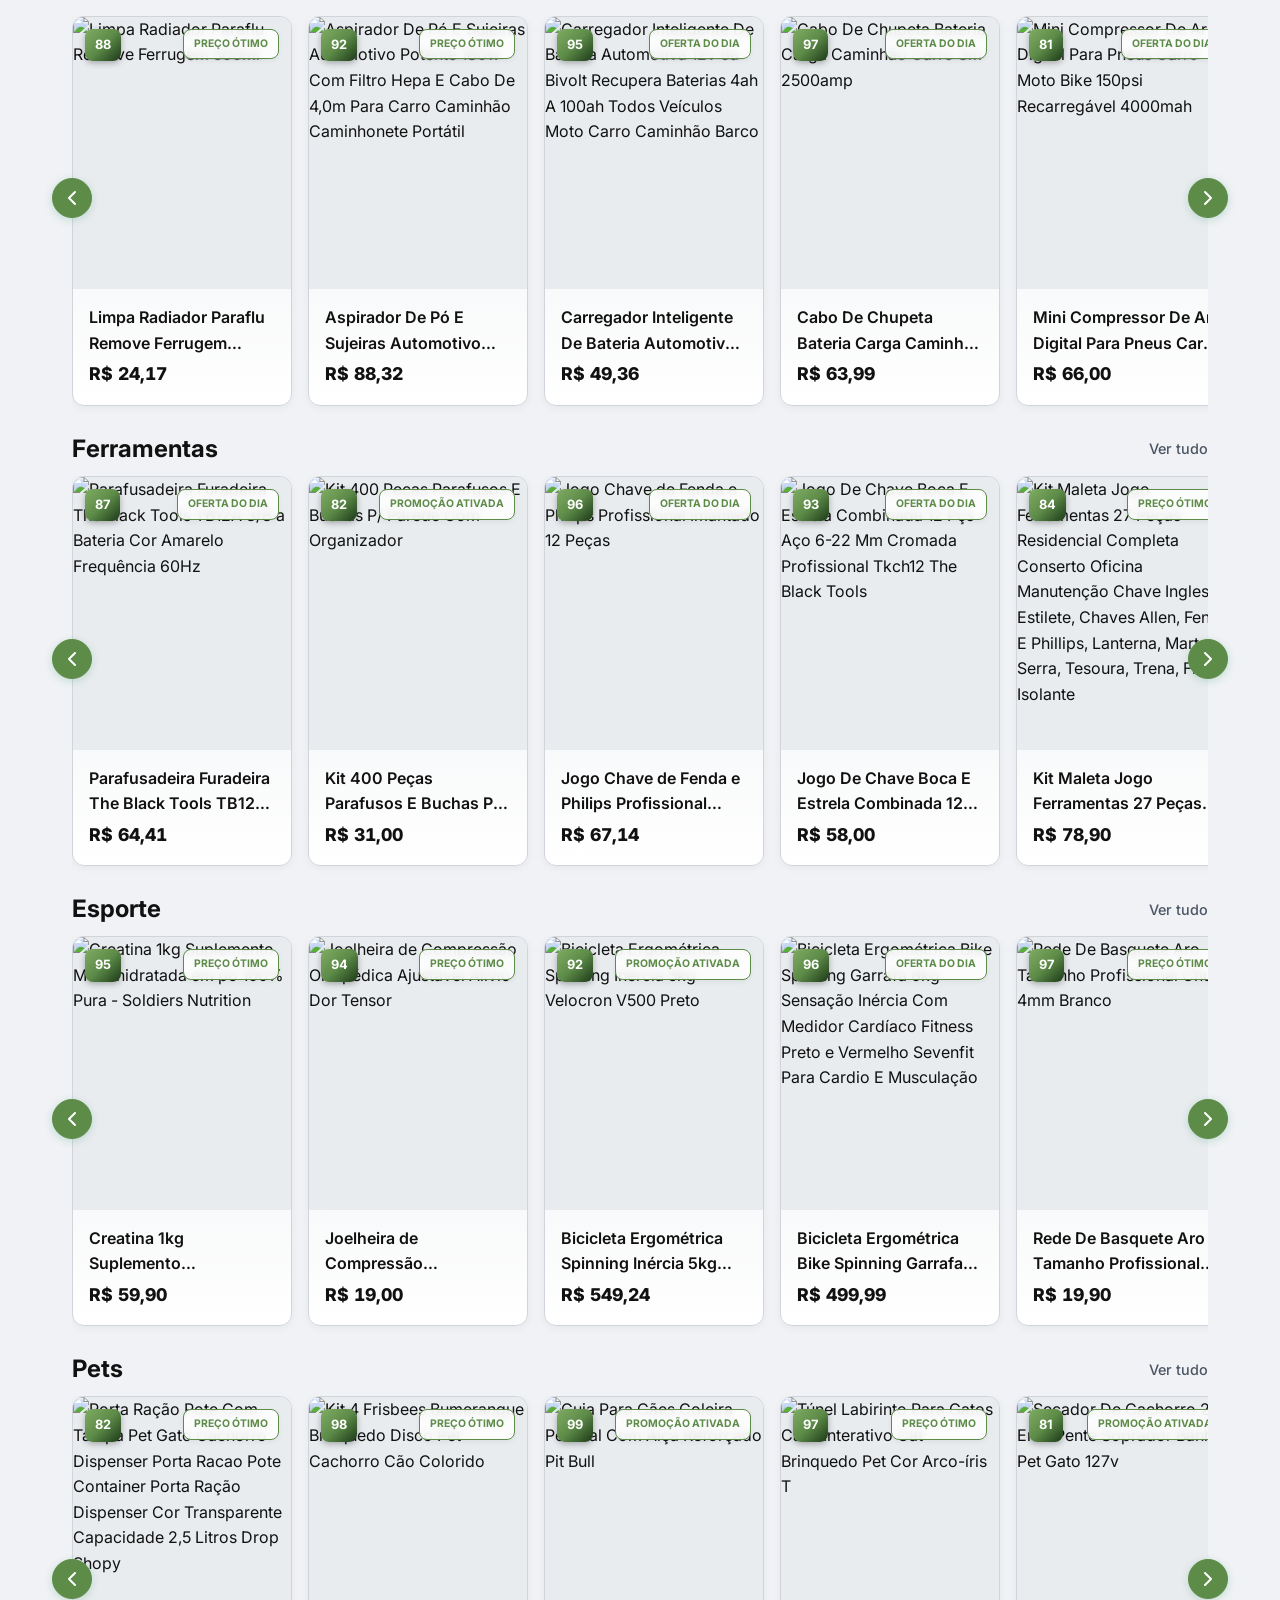
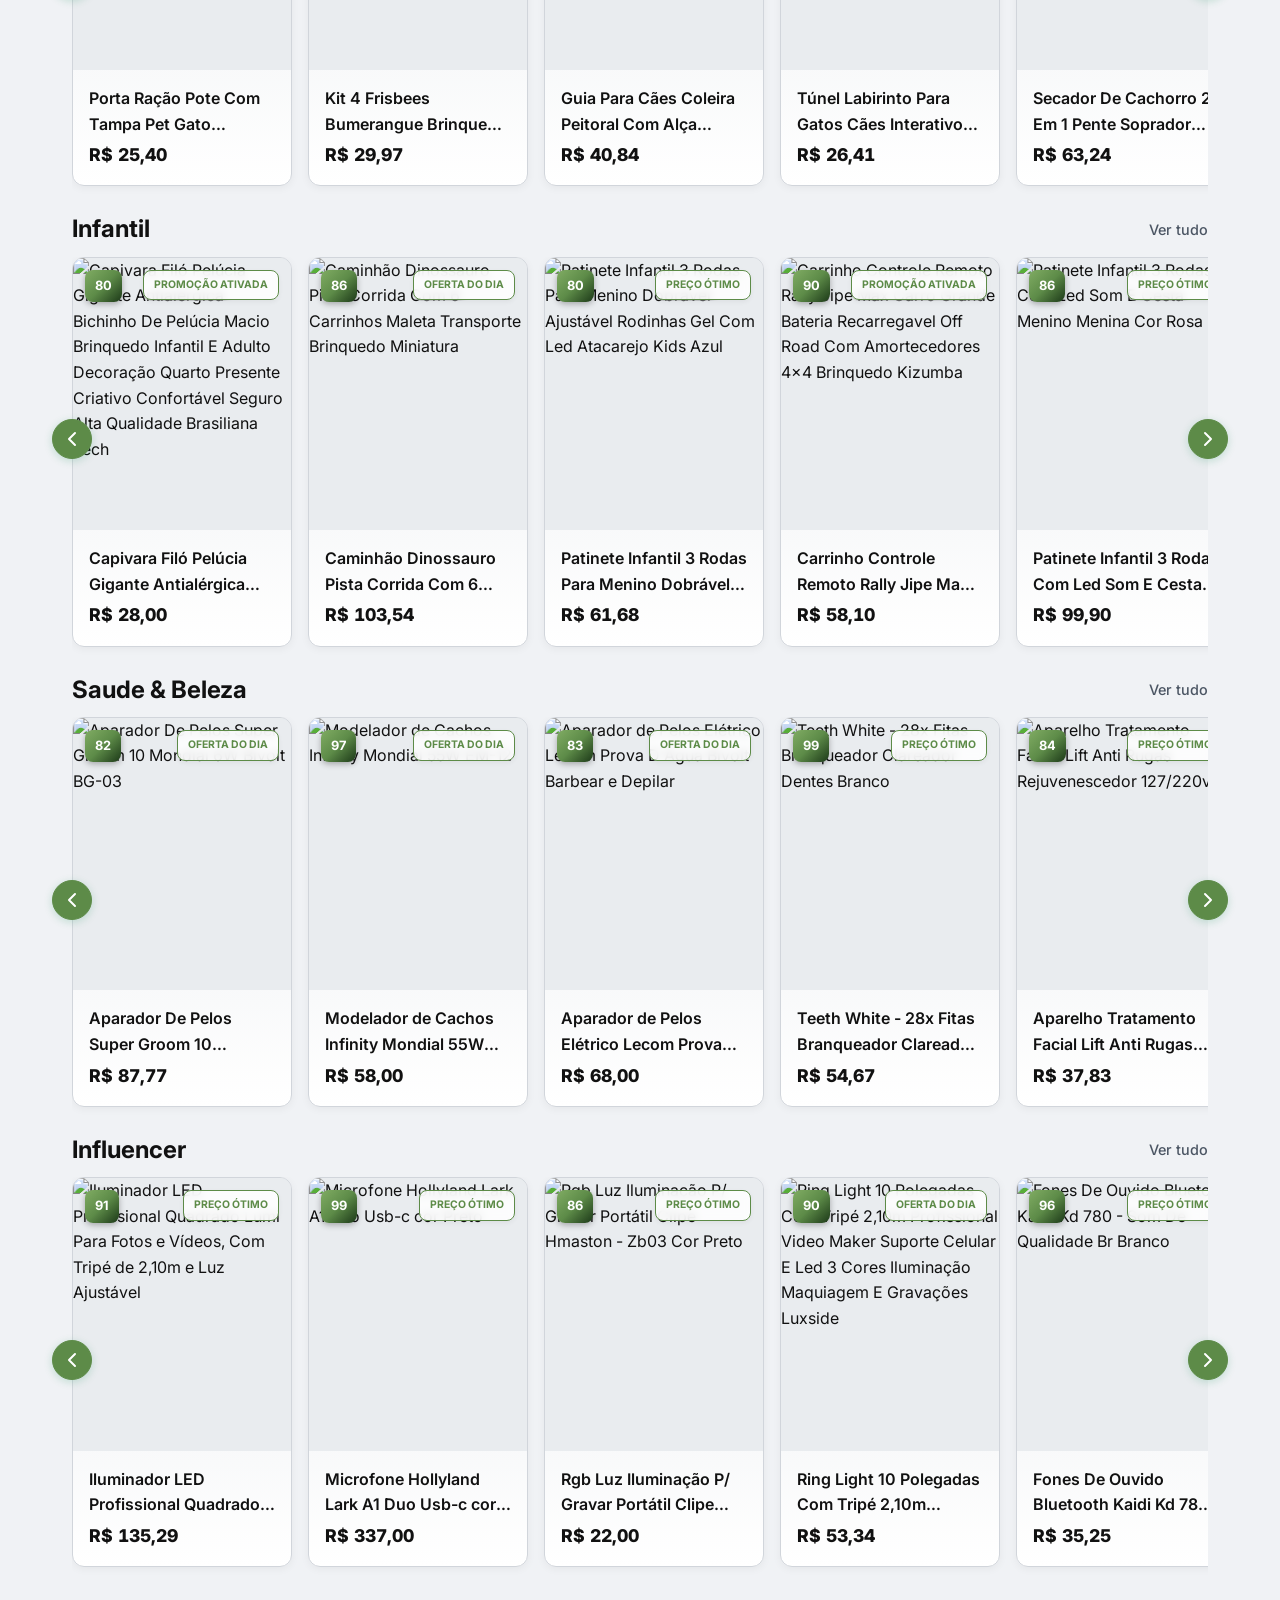
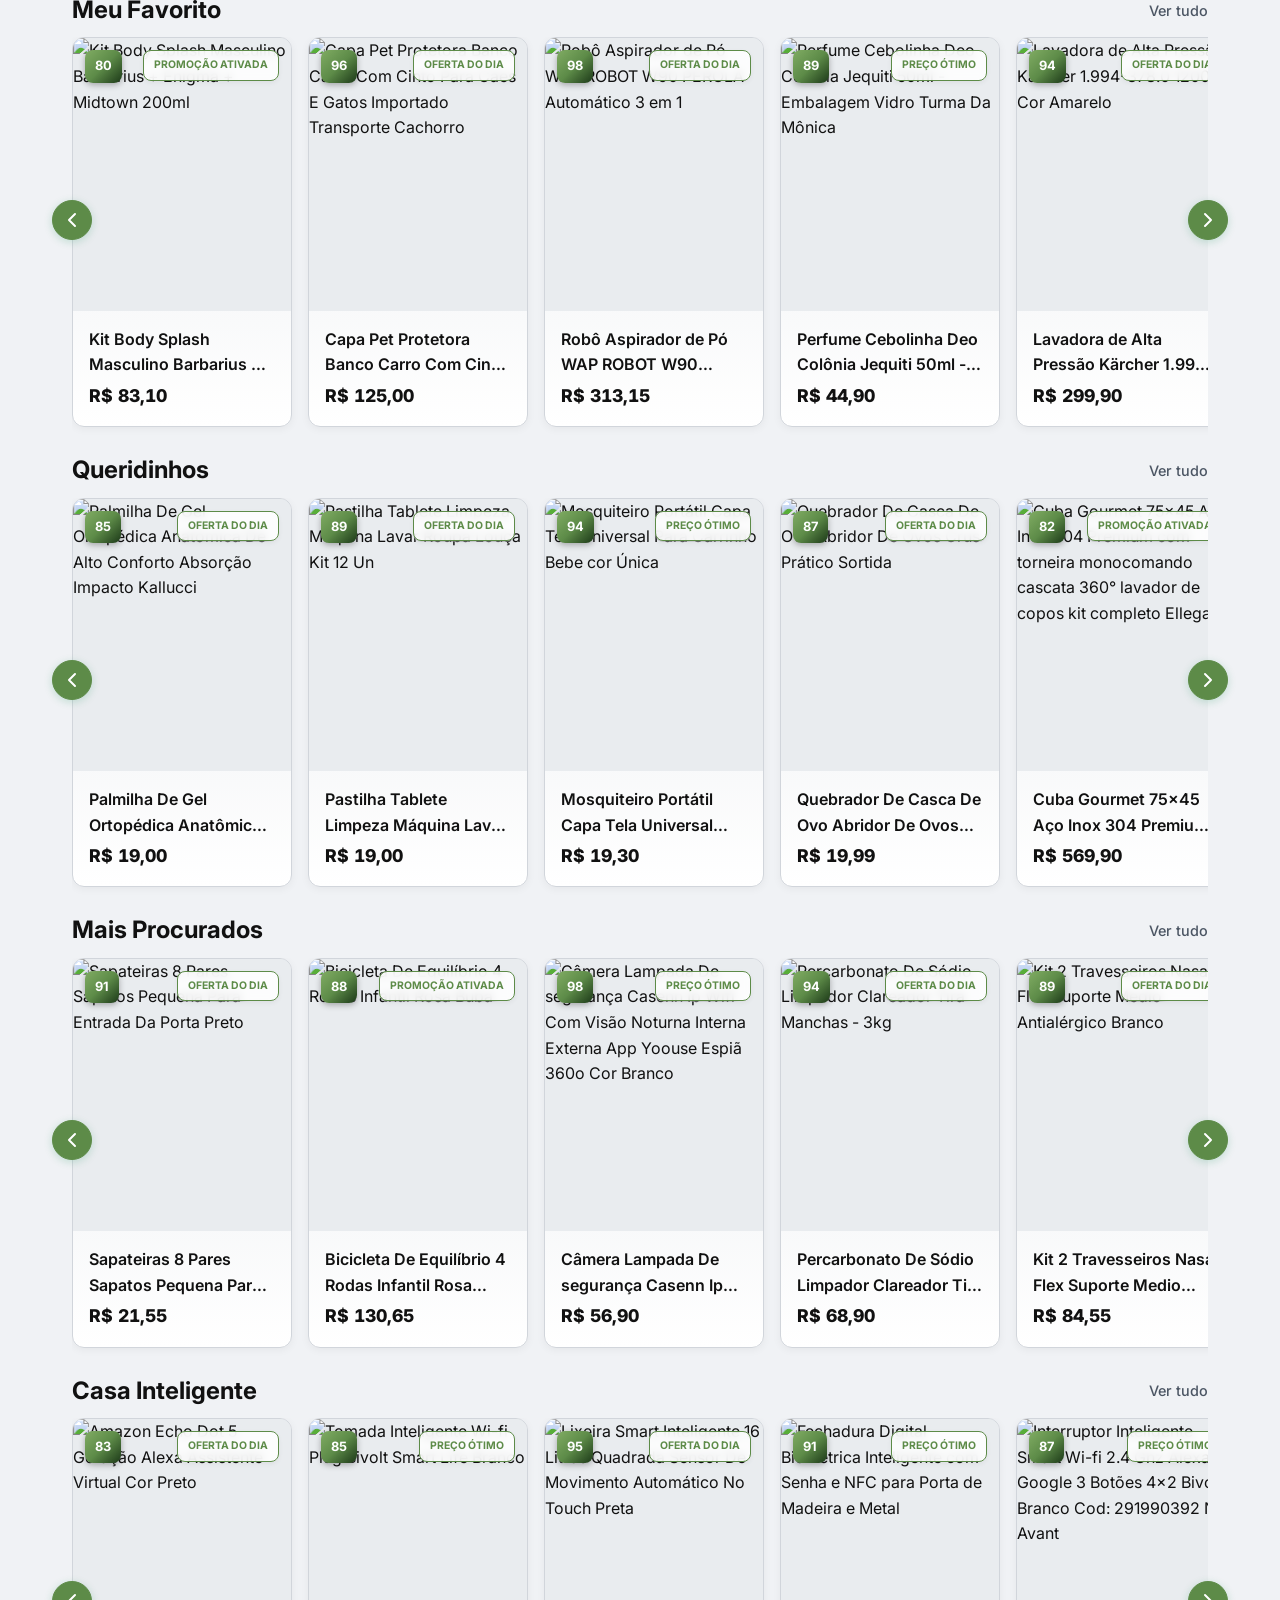
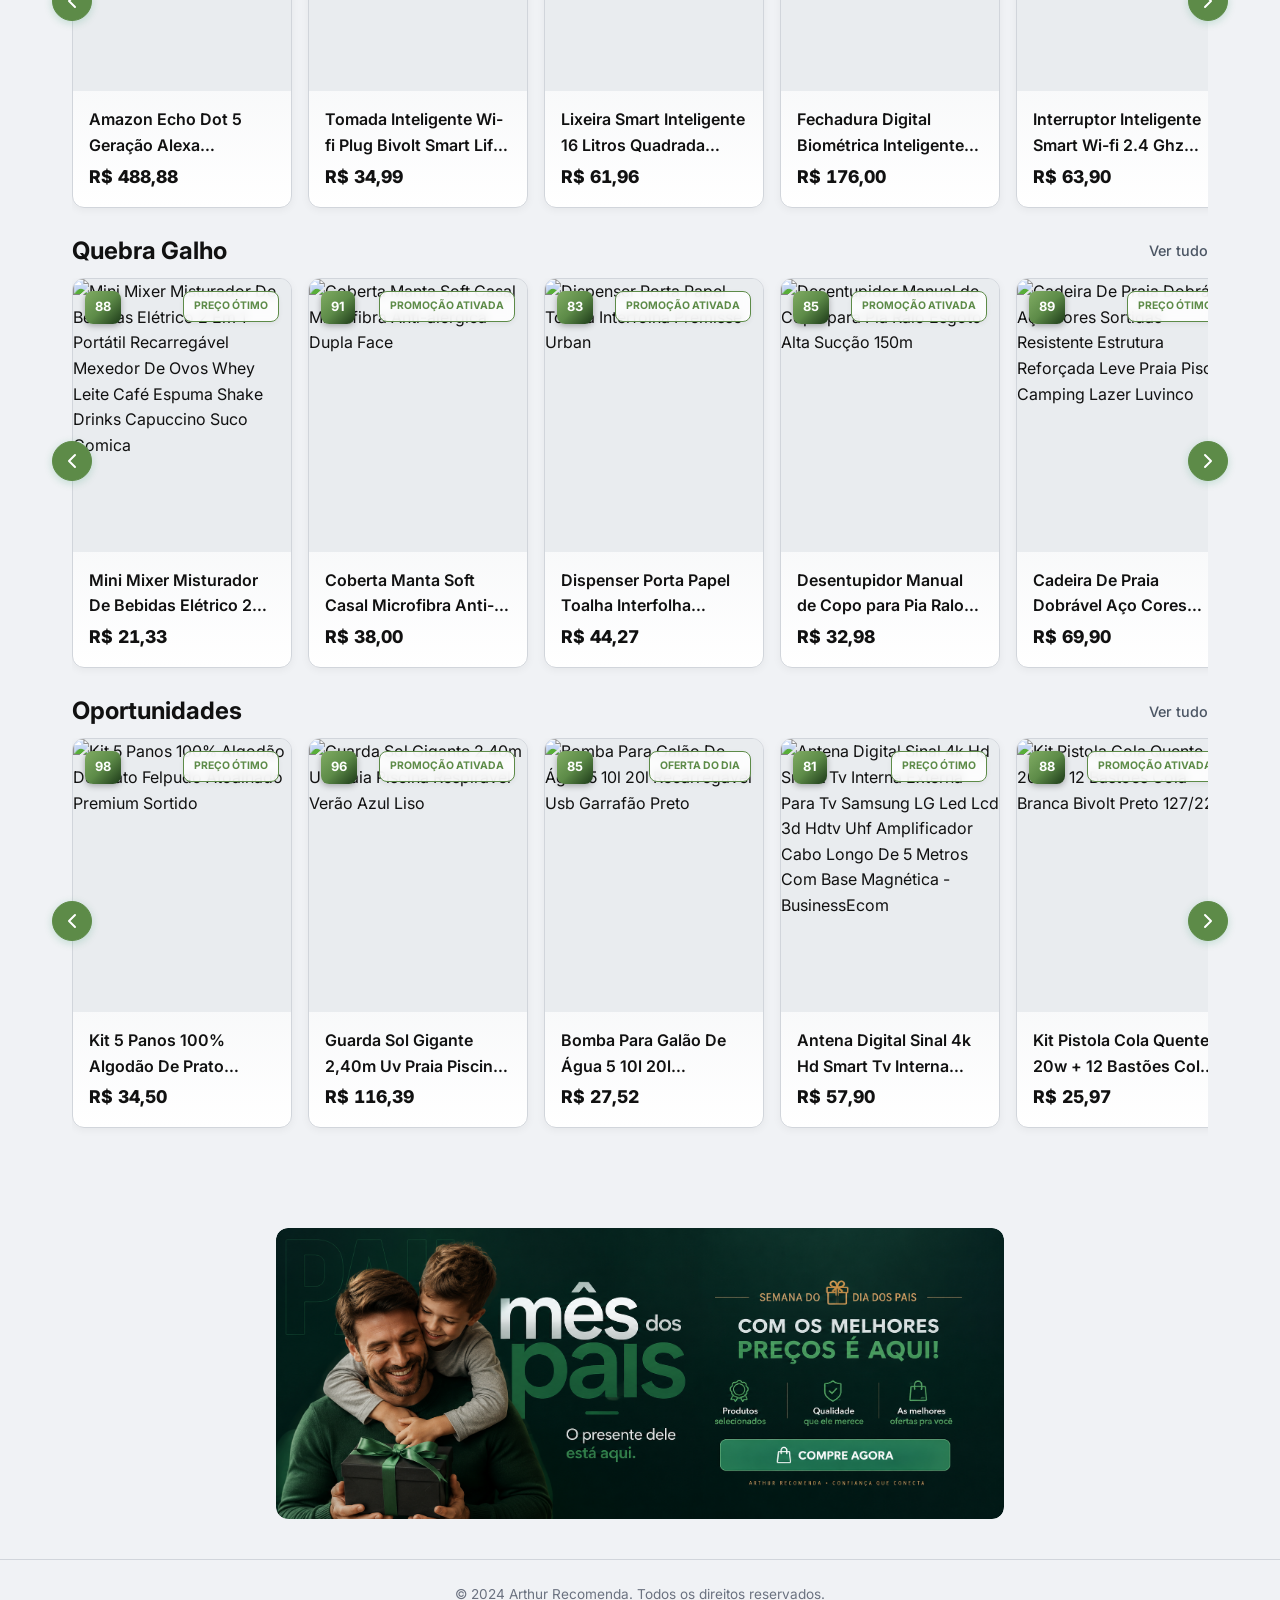
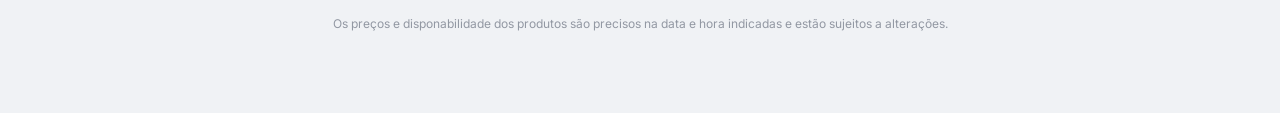
==== commit fdf4db23: "Update print statement from 'Hello' to 'Goodbye'" ====
--- a/index.html
+++ b/index.html
@@ -92,87 +92,64 @@
 
     <main class="main-content">
         
-        <!-- HERO SECTION -->
-        <section class="hero">
-            <div class="container hero__flex-container">
-                <div class="hero__text">
-                    <span class="badge badge--highlight"><svg width="14" height="14" viewBox="0 0 24 24" fill="none" stroke="currentColor" stroke-width="2.5" stroke-linecap="round" stroke-linejoin="round" style="margin-right:6px; vertical-align:-2px;"><path d="M8.5 14.5A2.5 2.5 0 0 0 11 12c0-1.38-.5-2-1-3-1.072-2.143-.224-4.054 2-6 .5 2.5 2 4.9 4 6.5 2 1.6 3 3.5 3 5.5a7 7 0 1 1-14 0c0-1.153.433-2.294 1-3a2.5 2.5 0 0 0 2.5 2.5z"></path></svg>Visto no TikTok</span>
-                    <h1>Produtos que <span class="text-accent">realmente</span> valem o seu dinheiro.</h1>
-                    <p class="hero__subtitle">
-                        Aqui você não encontra só links. Você encontra análises reais, testes profundos e o radar de preços mais inteligente da internet.
-                    </p>
-                    <div class="hero__actions">
-                        <a href="#catalogo-dinamico" class="btn btn--primary">Ver Catálogo</a>
-                        <a href="vale-a-pena.html" class="btn btn--secondary">Vale a pena comprar?</a>
-                    </div>
+                        <!-- CONTAINER INVISÍVEL COM O EFEITO DE FUNDO NO TOPO -->
+        <section style="background: radial-gradient(circle at top right, rgba(28, 57, 24, 0.5) 0%, transparent 50%); padding-top: 12px;">
+            
+            <!-- BARRA DE ATALHOS RÁPIDOS (Colada no topo) -->
+            <div class="container">
+                <div class="shortcuts-bar" style="margin-top: 0; margin-bottom: 8px;">
+                    <!-- Meu Favorito (Ícone: Estrela) -->
+                    <a href="categoria.html?cat=Meu Favorito" class="shortcut-item">
+                        <span class="shortcut-icon"><svg width="20" height="20" viewBox="0 0 24 24" fill="none" stroke="currentColor" stroke-width="2" stroke-linecap="round" stroke-linejoin="round"><polygon points="12 2 15.09 8.26 22 9.27 17 14.14 18.18 21.02 12 17.77 5.82 21.02 7 14.14 2 9.27 8.91 8.26 12 2"></polygon></svg></span>
+                        <span class="shortcut-label">Meu Favorito</span>
+                    </a>
+
+                    <!-- Queridinhos da net (Ícone: Coração) -->
+                    <a href="categoria.html?cat=Queridinhos" class="shortcut-item">
+                        <span class="shortcut-icon"><svg width="20" height="20" viewBox="0 0 24 24" fill="none" stroke="currentColor" stroke-width="2" stroke-linecap="round" stroke-linejoin="round"><path d="M20.84 4.61a5.5 5.5 0 0 0-7.78 0L12 5.67l-1.06-1.06a5.5 5.5 0 0 0-7.78 7.78l1.06 1.06L12 21.23l7.78-7.78 1.06-1.06a5.5 5.5 0 0 0 0-7.78z"></path></svg></span>
+                        <span class="shortcut-label">Queridinhos</span>
+                    </a>
                     
-
-
-
-                    <!-- BARRA DE ATALHOS RÁPIDOS (Dentro da Hero) -->
-                    <div class="shortcuts-bar">
-                        <!-- Meu Favorito (Ícone: Estrela) -->
-                        <a href="categoria.html?cat=Meu Favorito" class="shortcut-item">
-                            <span class="shortcut-icon"><svg width="20" height="20" viewBox="0 0 24 24" fill="none" stroke="currentColor" stroke-width="2" stroke-linecap="round" stroke-linejoin="round"><polygon points="12 2 15.09 8.26 22 9.27 17 14.14 18.18 21.02 12 17.77 5.82 21.02 7 14.14 2 9.27 8.91 8.26 12 2"></polygon></svg></span>
-                            <span class="shortcut-label">Meu Favorito</span>
-                        </a>
-
-                        <!-- Queridinhos da net (Ícone: Coração) -->
-                        <a href="categoria.html?cat=Queridinhos" class="shortcut-item">
-                            <span class="shortcut-icon"><svg width="20" height="20" viewBox="0 0 24 24" fill="none" stroke="currentColor" stroke-width="2" stroke-linecap="round" stroke-linejoin="round"><path d="M20.84 4.61a5.5 5.5 0 0 0-7.78 0L12 5.67l-1.06-1.06a5.5 5.5 0 0 0-7.78 7.78l1.06 1.06L12 21.23l7.78-7.78 1.06-1.06a5.5 5.5 0 0 0 0-7.78z"></path></svg></span>
-                            <span class="shortcut-label">Queridinhos</span>
-                        </a>
-                        
-                        <!-- Mais procurados (Ícone: Olho) -->
-                        <a href="categoria.html?cat=Mais Procurados" class="shortcut-item">
-                            <span class="shortcut-icon"><svg width="20" height="20" viewBox="0 0 24 24" fill="none" stroke="currentColor" stroke-width="2" stroke-linecap="round" stroke-linejoin="round"><path d="M1 12s4-8 11-8 11 8 11 8-4 8-11 8-11-8-11-8z"></path><circle cx="12" cy="12" r="3"></circle></svg></span>
-                            <span class="shortcut-label">Mais Procurados</span>
-                        </a>
-
-                        <!-- Casa Inteligente (Ícone: Casa com Wi-fi) -->
-                        <a href="categoria.html?cat=Casa Inteligente" class="shortcut-item">
-                            <span class="shortcut-icon"><svg width="20" height="20" viewBox="0 0 24 24" fill="none" stroke="currentColor" stroke-width="2" stroke-linecap="round" stroke-linejoin="round"><path d="M3 9l9-7 9 7v11a2 2 0 0 1-2 2H5a2 2 0 0 1-2-2z"></path><path d="M9 22V12h6v10"></path></svg></span>
-                            <span class="shortcut-label">Casa Inteligente</span>
-                        </a>
-
-                        <!-- Quebra-galho (Ícone: Chave de fenda) -->
-                        <a href="categoria.html?cat=Quebra Galho" class="shortcut-item">
-                            <span class="shortcut-icon"><svg width="20" height="20" viewBox="0 0 24 24" fill="none" stroke="currentColor" stroke-width="2" stroke-linecap="round" stroke-linejoin="round"><path d="M14.7 6.3a1 1 0 0 0 0 1.4l1.6 1.6a1 1 0 0 0 1.4 0l3.77-3.77a6 6 0 0 1-7.94 7.94l-6.91 6.91a2.12 2.12 0 0 1-3-3l6.91-6.91a6 6 0 0 1 7.94-7.94l-3.76 3.76z"></path></svg></span>
-                            <span class="shortcut-label">Quebra Galho</span>
-                        </a>
-
-                        <!-- Oportunidades (Ícone: Etiqueta de preço) -->
-<a href="categoria.html?cat=Oportunidades" class="shortcut-item">
-    <span class="shortcut-icon">
-        <svg width="20" height="20" viewBox="0 0 24 24" fill="none" stroke="currentColor" stroke-width="2" stroke-linecap="round" stroke-linejoin="round">
-            <path d="M20.59 13.41l-7.17 7.17a2 2 0 0 1-2.83 0L2 12V2h10l8.59 8.59a2 2 0 0 1 0 2.82z"></path>
-            <line x1="7" y1="7" x2="7.01" y2="7"></line>
-        </svg>
-    </span>
-    <span class="shortcut-label">Oportunidades</span>
-</a>
-                    </div>
+                    <!-- Mais procurados (Ícone: Olho) -->
+                    <a href="categoria.html?cat=Mais Procurados" class="shortcut-item">
+                        <span class="shortcut-icon"><svg width="20" height="20" viewBox="0 0 24 24" fill="none" stroke="currentColor" stroke-width="2" stroke-linecap="round" stroke-linejoin="round"><path d="M1 12s4-8 11-8 11 8 11 8-4 8-11 8-11-8-11-8z"></path><circle cx="12" cy="12" r="3"></circle></svg></span>
+                        <span class="shortcut-label">Mais Procurados</span>
+                    </a>
+
+                    <!-- Casa Inteligente (Ícone: Casa com Wi-fi) -->
+                    <a href="categoria.html?cat=Casa Inteligente" class="shortcut-item">
+                        <span class="shortcut-icon"><svg width="20" height="20" viewBox="0 0 24 24" fill="none" stroke="currentColor" stroke-width="2" stroke-linecap="round" stroke-linejoin="round"><path d="M3 9l9-7 9 7v11a2 2 0 0 1-2 2H5a2 2 0 0 1-2-2z"></path><path d="M9 22V12h6v10"></path></svg></span>
+                        <span class="shortcut-label">Casa Inteligente</span>
+                    </a>
+
+                    <!-- Quebra-galho (Ícone: Chave de fenda) -->
+                    <a href="categoria.html?cat=Quebra Galho" class="shortcut-item">
+                        <span class="shortcut-icon"><svg width="20" height="20" viewBox="0 0 24 24" fill="none" stroke="currentColor" stroke-width="2" stroke-linecap="round" stroke-linejoin="round"><path d="M14.7 6.3a1 1 0 0 0 0 1.4l1.6 1.6a1 1 0 0 0 1.4 0l3.77-3.77a6 6 0 0 1-7.94 7.94l-6.91 6.91a2.12 2.12 0 0 1-3-3l6.91-6.91a6 6 0 0 1 7.94-7.94l-3.76 3.76z"></path></svg></span>
+                        <span class="shortcut-label">Quebra Galho</span>
+                    </a>
+
+                    <!-- Oportunidades (Ícone: Etiqueta de preço) -->
+                    <a href="categoria.html?cat=Oportunidades" class="shortcut-item">
+                        <span class="shortcut-icon">
+                            <svg width="20" height="20" viewBox="0 0 24 24" fill="none" stroke="currentColor" stroke-width="2" stroke-linecap="round" stroke-linejoin="round">
+                                <path d="M20.59 13.41l-7.17 7.17a2 2 0 0 1-2.83 0L2 12V2h10l8.59 8.59a2 2 0 0 1 0 2.82z"></path>
+                                <line x1="7" y1="7" x2="7.01" y2="7"></line>
+                            </svg>
+                        </span>
+                        <span class="shortcut-label">Oportunidades</span>
+                    </a>
                 </div>
-                
-                <div class="hero__visual">
-                    <div class="hero__card">
-                        <span class="hero__card-tag">⭐ Escolha do Arthur</span>
-                        <div class="hero__card-img">
-                            <img id="hero-produto-img" src="https://images.unsplash.com/photo-1593696954577-ab3d39317b97?q=80&w=400&auto=format&fit=crop" alt="Produto em destaque">
-                        </div>
-                        <div class="hero__card-info">
-                            <h3 id="hero-produto-nome">Carregando produto...</h3>
-                            <div class="hero__card-meta">
-                                <span class="hero__card-score" id="hero-produto-nota">--</span>
-                                <span class="hero__card-price" id="hero-produto-preco">--</span>
-                            </div>
-                            <a href="#" id="hero-produto-link" class="btn btn--primary btn--small">Ver Análise</a>
-                        </div>
-                    </div>
-                </div>
-                
-            </div>
-     </section> <!-- Isso fecha o Hero -->
+            </div>
+        </section>
+
+        <!-- CATÁLOGO DINÂMICO (Colado nos atalhos) -->
+        <div id="catalogo-dinamico" style="padding-top: 0;"></div>
+
+        <!-- CATÁLOGO DINÂMICO (Colado nos atalhos) -->
+        <div id="catalogo-dinamico" style="padding-top: 0;"></div>
+
+        <!-- CATÁLOGO DINÂMICO (Renderizado pelo JavaScript) -->
+        <div id="catalogo-dinamico" style="padding-top: 20px;"></div>
 
         <!-- CATÁLOGO DINÂMICO (Renderizado pelo JavaScript) -->
         <div id="catalogo-dinamico" style="padding-top: 20px;"></div>
@@ -238,4 +215,4 @@
     <script type="module" src="js/search-home.js"></script>
 
 </body>
-</html>+</html>
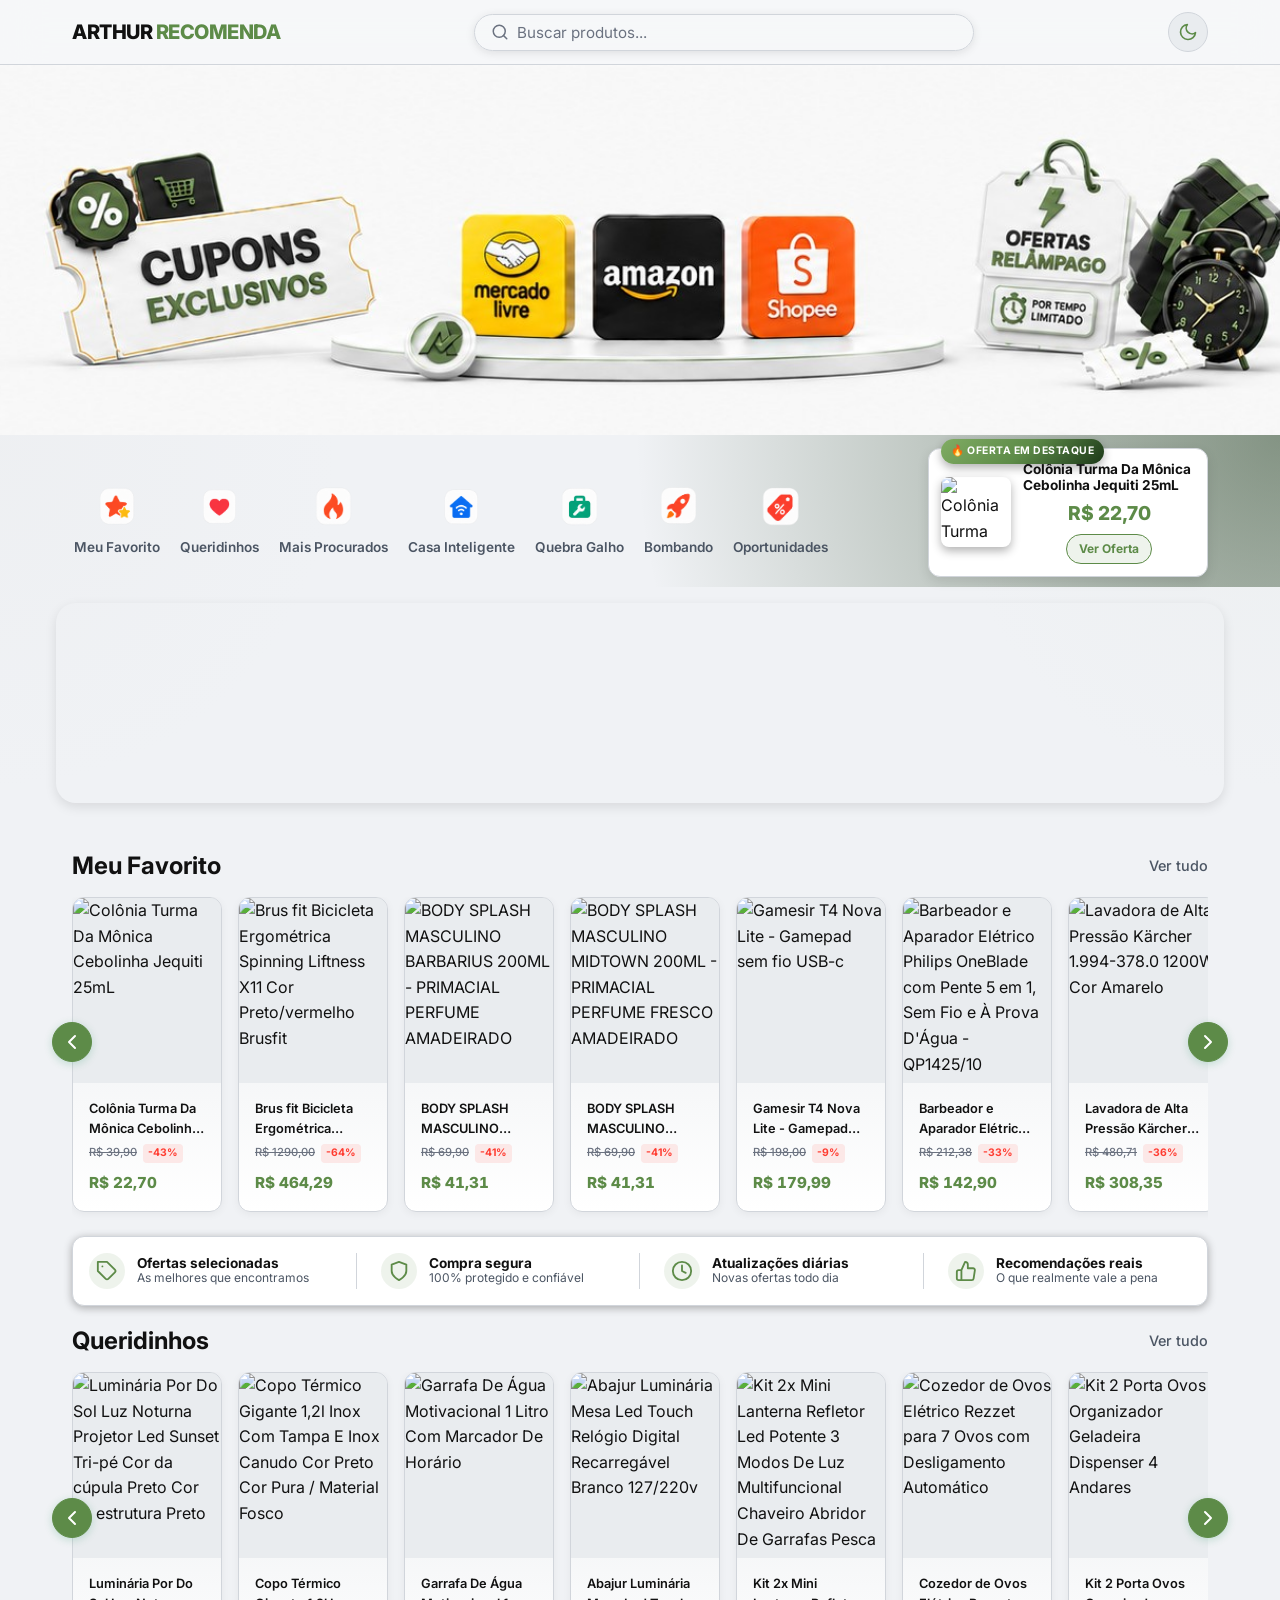
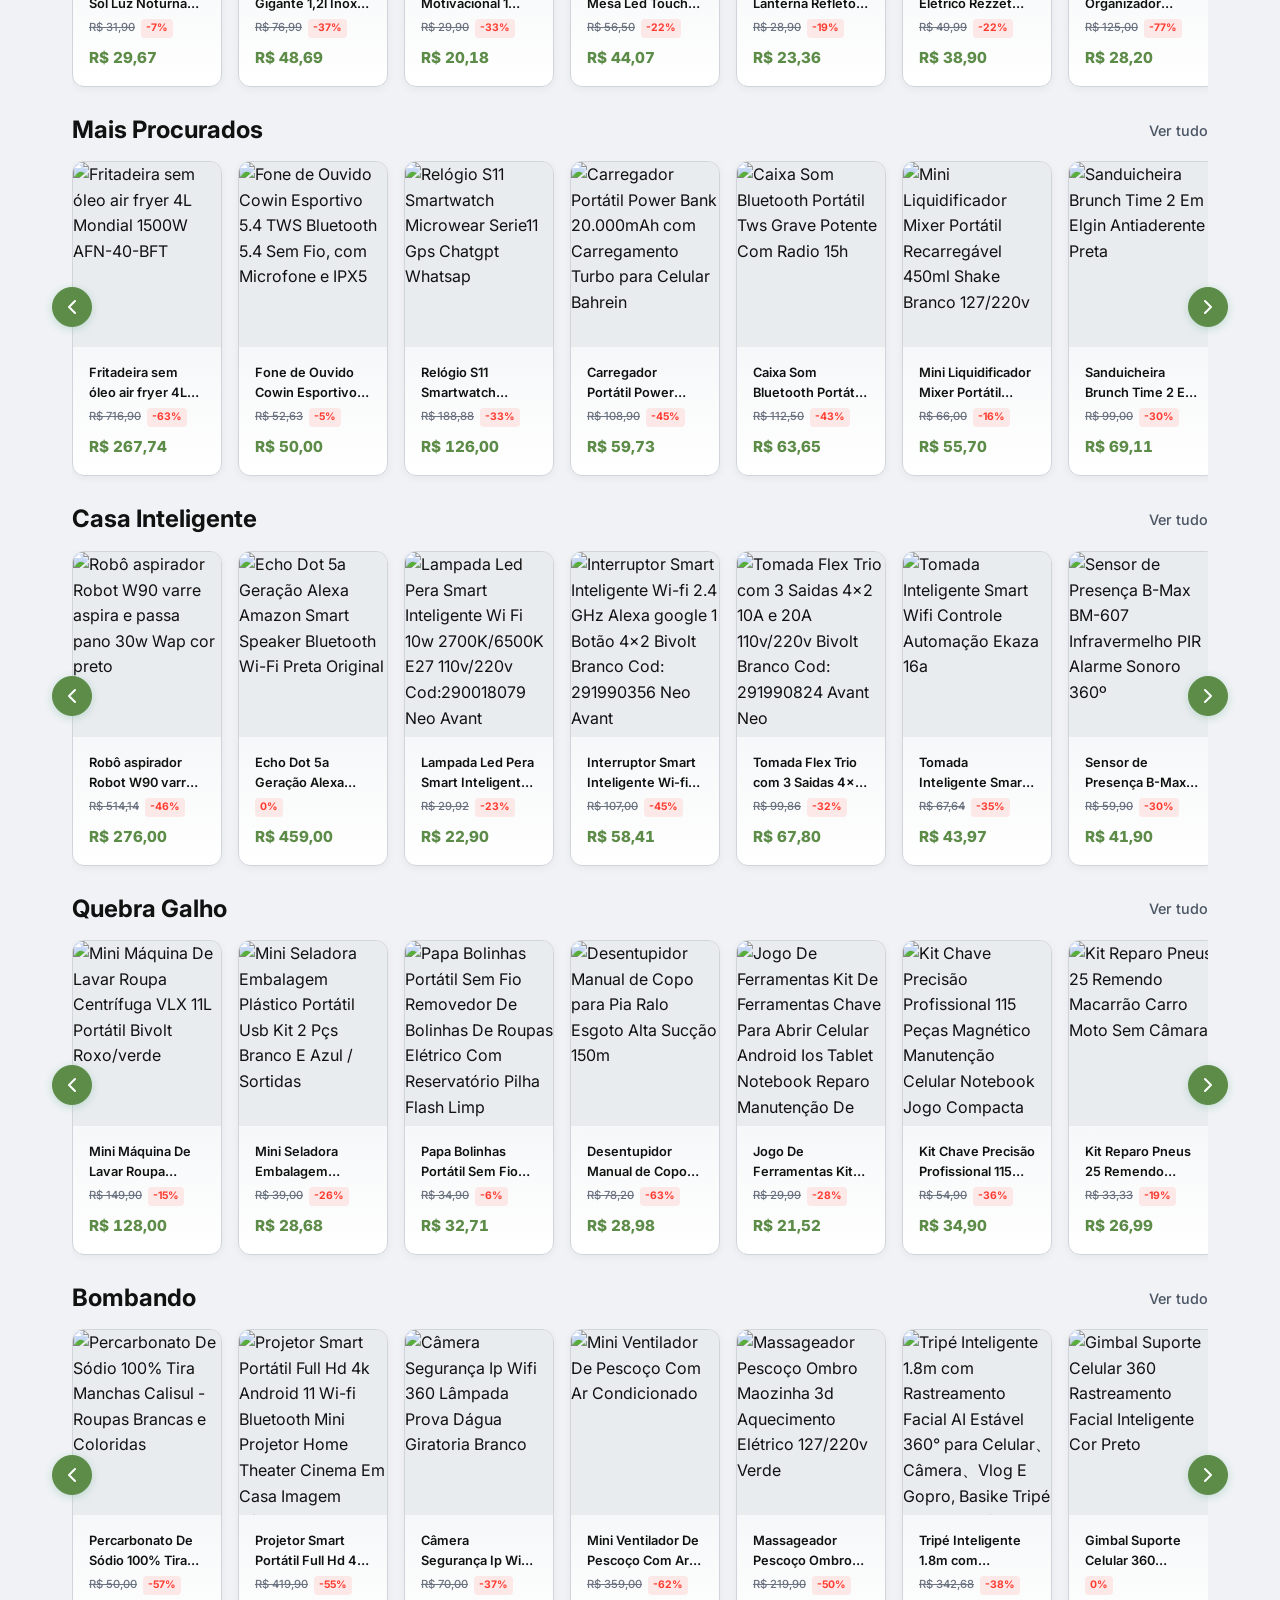
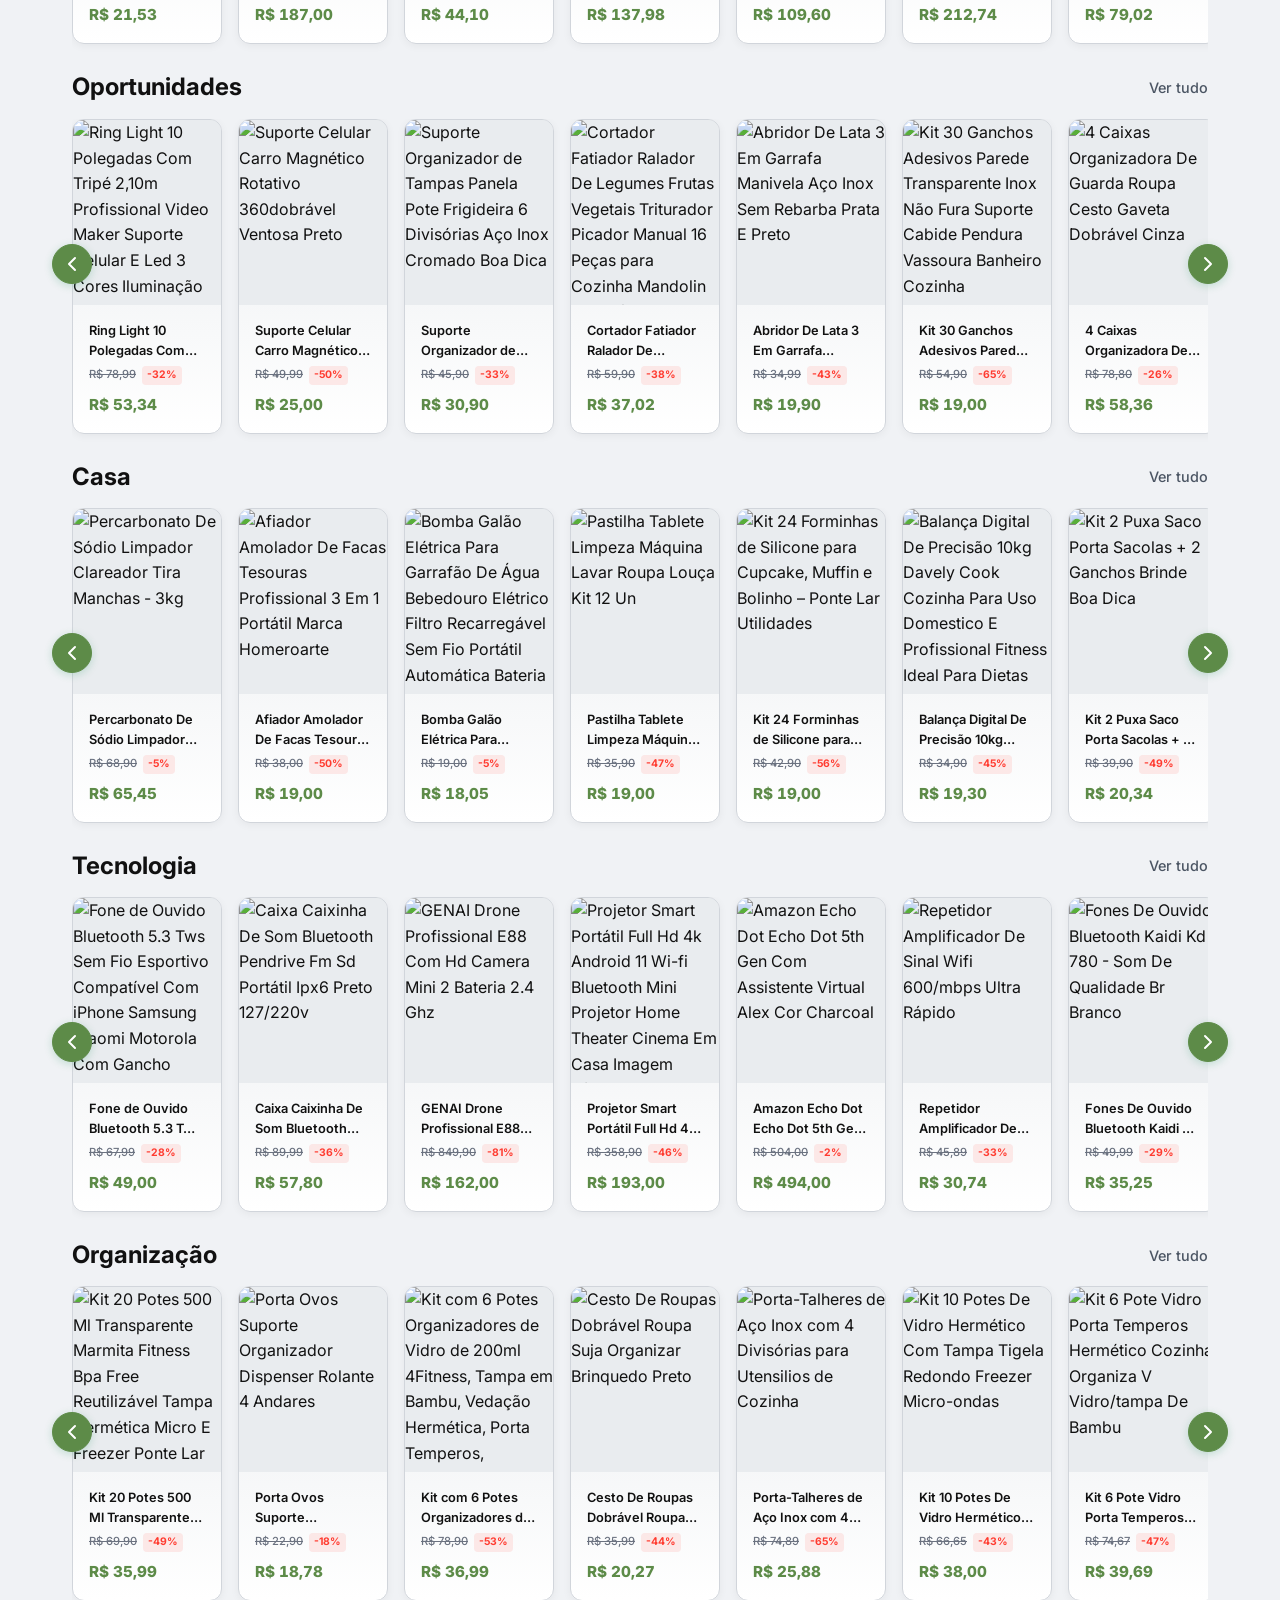
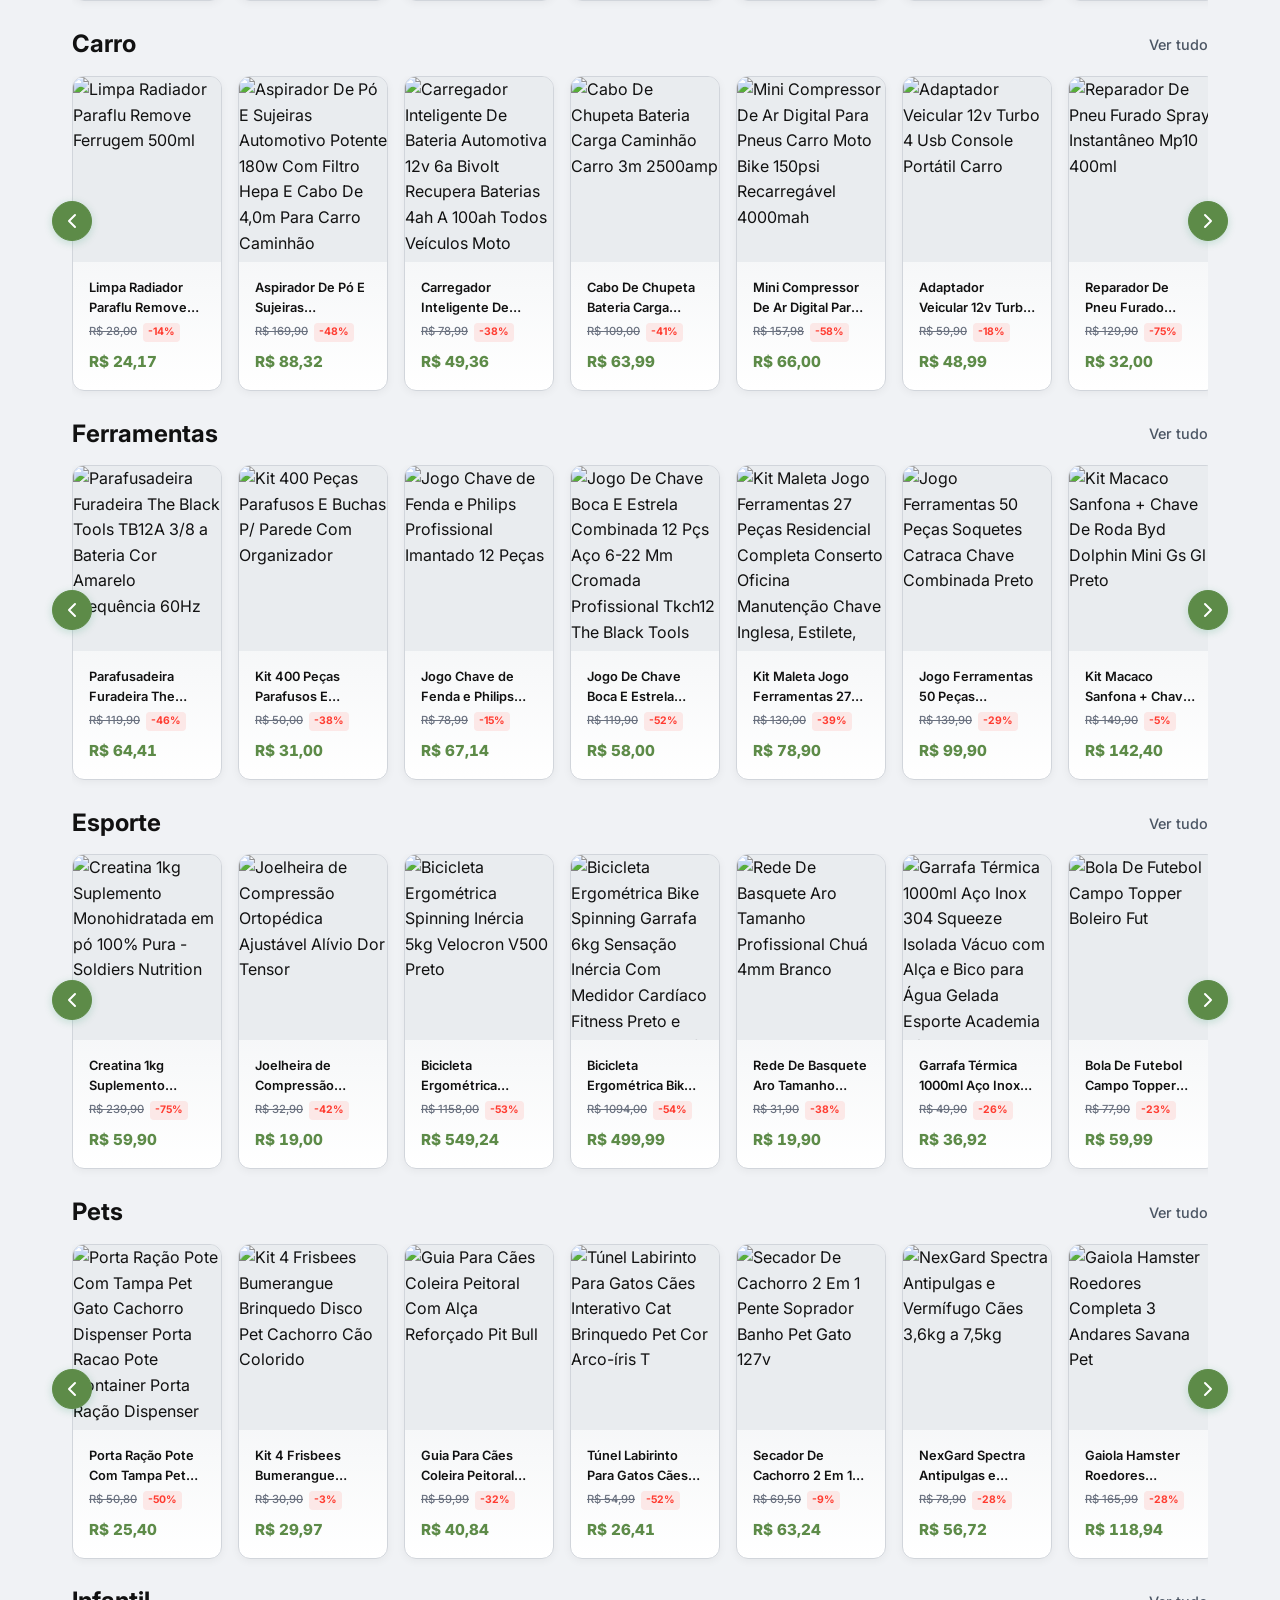
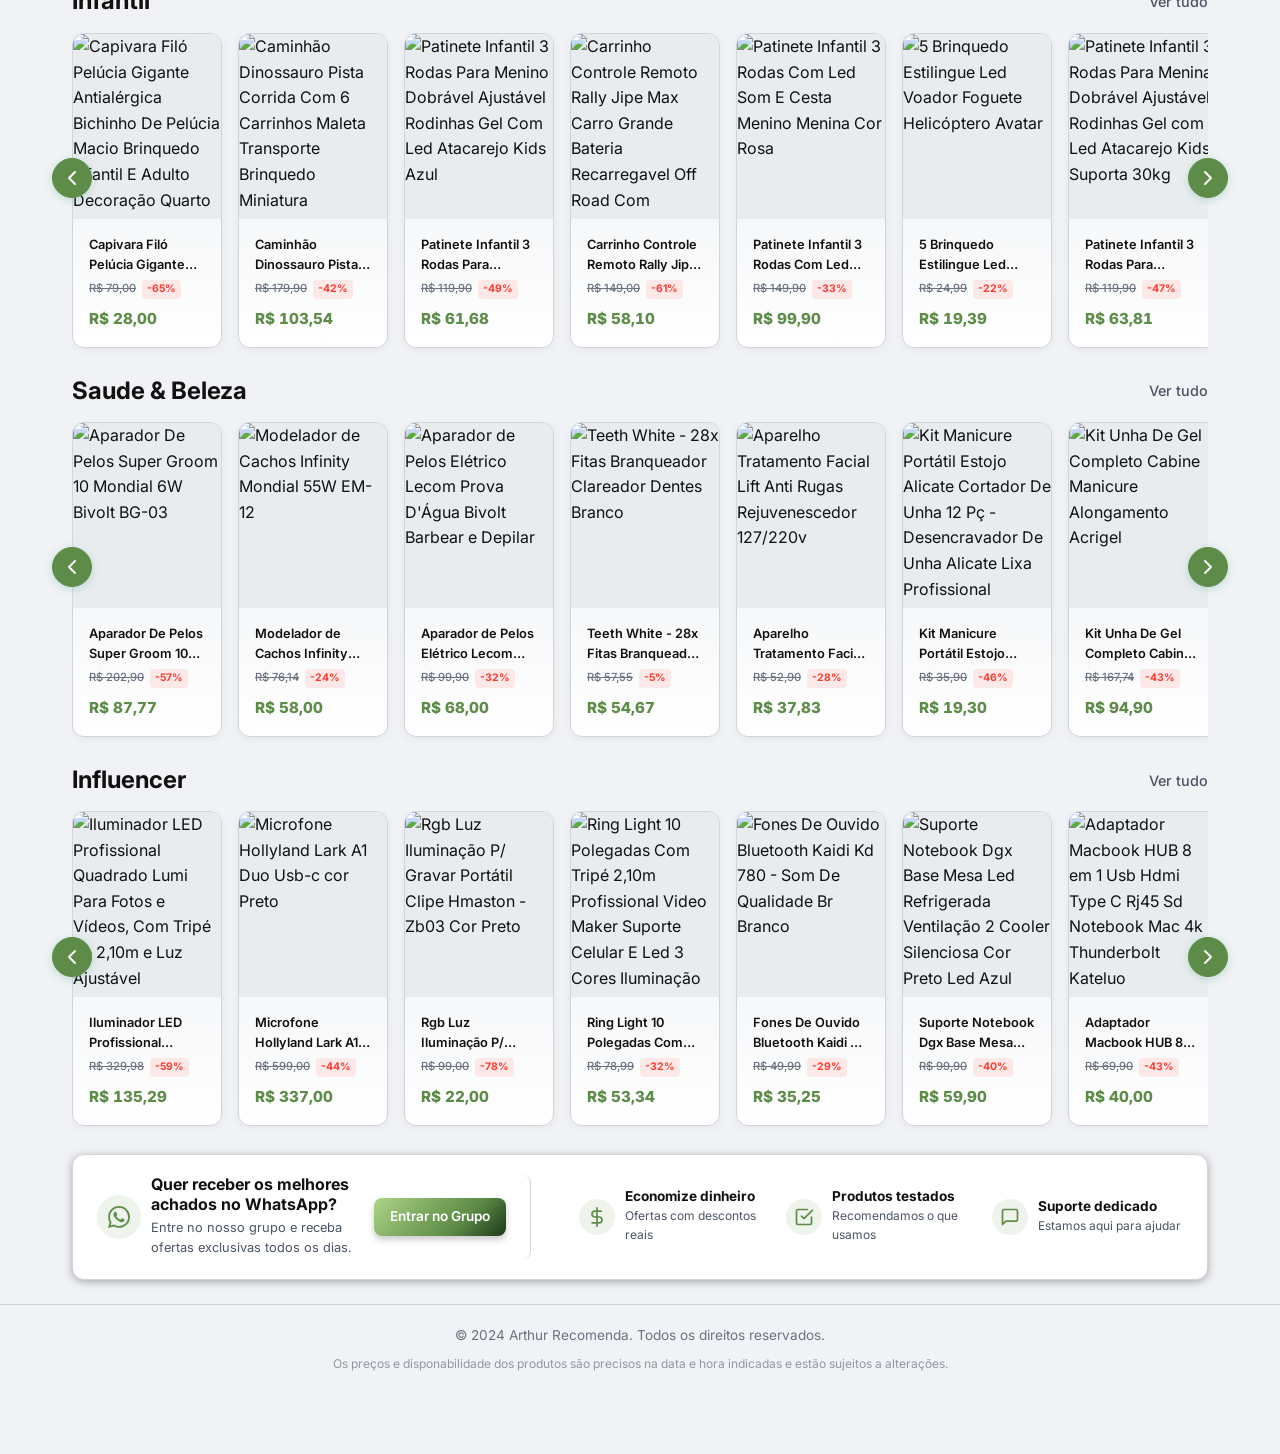
==== commit dba61228: "Add files via upload" ====
--- a/index.html
+++ b/index.html
@@ -10,7 +10,7 @@
     <meta name="robots" content="index, follow">
     
     <meta property="og:title" content="Arthur Recomenda | Produtos que valem a pena">
-    <meta property="og:description" content="Descubra se um produto vale a pena antes de comprar. Análises reais, testes e radar de preços inteligente.">
+    <meta property="og:description" content="Análises reais, testes e radar de preços inteligente.">
     <meta property="og:type" content="website">
     <meta property="og:locale" content="pt_BR">
     <meta property="og:url" content="https://arthurrecomenda.com/">
@@ -20,7 +20,7 @@
     
     <meta name="twitter:card" content="summary_large_image">
     <meta name="twitter:title" content="Arthur Recomenda | Produtos que valem a pena">
-    <meta name="twitter:description" content="Descubra se um produto vale a pena antes de comprar. Análises reais e radar de preços.">
+    <meta name="twitter:description" content="Análises reais, testes e radar de preços inteligente.">
     <meta name="twitter:image" content="https://arthurrecomenda.com/assets/img/banner-og.jpg">
     
     <link rel="icon" type="image/png" href="assets/img/favicon.png">
@@ -44,6 +44,9 @@
 </head>
 <body>
 
+
+
+
     <header class="header">
         <div class="container header__container">
             <a href="/" class="header__logo">
@@ -61,29 +64,14 @@
                 <svg width="22" height="22" viewBox="0 0 24 24" fill="none" stroke="currentColor" stroke-width="2" stroke-linecap="round" stroke-linejoin="round"><circle cx="11" cy="11" r="8"></circle><line x1="21" y1="21" x2="16.65" y2="16.65"></line></svg>
             </button>
 
-            <nav class="header__nav" id="mainNav" aria-label="Navegação principal">
-                <ul>
-                    <li><a href="index.html" class="active">Início</a></li>
-                    <li><a href="vale-a-pena.html">Vale a pena?</a></li>
-                    <li><a href="comparador.html">Comparar</a></li>
-                    <li><a href="perfil.html">Quem é o Arthur?</a></li>
-                </ul>
-            </nav>
-
             <!-- BOTÃO DE TROCAR TEMA -->
             <button class="theme-toggle" id="themeToggle" aria-label="Trocar tema">
                 <svg class="icon-sun" width="20" height="20" viewBox="0 0 24 24" fill="none" stroke="currentColor" stroke-width="2" stroke-linecap="round" stroke-linejoin="round"><circle cx="12" cy="12" r="5"></circle><line x1="12" y1="1" x2="12" y2="3"></line><line x1="12" y1="21" x2="12" y2="23"></line><line x1="4.22" y1="4.22" x2="5.64" y2="5.64"></line><line x1="18.36" y1="18.36" x2="19.78" y2="19.78"></line><line x1="1" y1="12" x2="3" y2="12"></line><line x1="21" y1="12" x2="23" y2="12"></line><line x1="4.22" y1="19.78" x2="5.64" y2="18.36"></line><line x1="18.36" y1="5.64" x2="19.78" y2="4.22"></line></svg>
                 <svg class="icon-moon" width="20" height="20" viewBox="0 0 24 24" fill="none" stroke="currentColor" stroke-width="2" stroke-linecap="round" stroke-linejoin="round" style="display: none;"><path d="M21 12.79A9 9 0 1 1 11.21 3 7 7 0 0 0 21 12.79z"></path></svg>
             </button>
-
-            <button class="header__toggle" id="menuToggle" aria-label="Abrir menu" aria-expanded="false" aria-controls="mainNav">
-                <span></span>
-                <span></span>
-                <span></span>
-            </button>
-        </div>
-
-                <!-- CAIXA DE BUSCA EXPANSÍVEL (Mobile) -->
+        </div>
+
+        <!-- CAIXA DE BUSCA EXPANSÍVEL (Mobile) -->
         <div class="header__search-mobile" id="searchMobileBox">
             <input type="text" id="search-input-mobile" placeholder="Buscar produtos..." autocomplete="off">
             <button id="closeSearchMobile" aria-label="Fechar busca">✕</button>
@@ -91,65 +79,172 @@
     </header>
 
     <main class="main-content">
+
+
+                <!-- BANNER FULL-WIDTH (Tema Claro e Escuro) -->
+        <div class="full-width-banner">
+            <img src="assets/img/banner-full-escuro.jpg" alt="Arthur Recomenda - Destaques" class="banner-img banner-img--dark">
+            <img src="assets/img/banner-full-claro.jpg" alt="Arthur Recomenda - Destaques" class="banner-img banner-img--light">
+        </div>
+
+
+
+
+
+
+
+
         
-                        <!-- CONTAINER INVISÍVEL COM O EFEITO DE FUNDO NO TOPO -->
+
+
+
+
+
+
+
+
+
+
+        
+        <!-- CONTAINER INVISÍVEL COM O EFEITO DE FUNDO NO TOPO -->
         <section style="background: radial-gradient(circle at top right, rgba(28, 57, 24, 0.5) 0%, transparent 50%); padding-top: 12px;">
             
-            <!-- BARRA DE ATALHOS RÁPIDOS (Colada no topo) -->
+            
+
+
+
+
+
+                           <!-- BARRA DE ATALHOS RÁPIDOS (Colada no topo) -->
             <div class="container">
-                <div class="shortcuts-bar" style="margin-top: 0; margin-bottom: 8px;">
-                    <!-- Meu Favorito (Ícone: Estrela) -->
-                    <a href="categoria.html?cat=Meu Favorito" class="shortcut-item">
-                        <span class="shortcut-icon"><svg width="20" height="20" viewBox="0 0 24 24" fill="none" stroke="currentColor" stroke-width="2" stroke-linecap="round" stroke-linejoin="round"><polygon points="12 2 15.09 8.26 22 9.27 17 14.14 18.18 21.02 12 17.77 5.82 21.02 7 14.14 2 9.27 8.91 8.26 12 2"></polygon></svg></span>
-                        <span class="shortcut-label">Meu Favorito</span>
-                    </a>
-
-                    <!-- Queridinhos da net (Ícone: Coração) -->
-                    <a href="categoria.html?cat=Queridinhos" class="shortcut-item">
-                        <span class="shortcut-icon"><svg width="20" height="20" viewBox="0 0 24 24" fill="none" stroke="currentColor" stroke-width="2" stroke-linecap="round" stroke-linejoin="round"><path d="M20.84 4.61a5.5 5.5 0 0 0-7.78 0L12 5.67l-1.06-1.06a5.5 5.5 0 0 0-7.78 7.78l1.06 1.06L12 21.23l7.78-7.78 1.06-1.06a5.5 5.5 0 0 0 0-7.78z"></path></svg></span>
-                        <span class="shortcut-label">Queridinhos</span>
-                    </a>
-                    
-                    <!-- Mais procurados (Ícone: Olho) -->
-                    <a href="categoria.html?cat=Mais Procurados" class="shortcut-item">
-                        <span class="shortcut-icon"><svg width="20" height="20" viewBox="0 0 24 24" fill="none" stroke="currentColor" stroke-width="2" stroke-linecap="round" stroke-linejoin="round"><path d="M1 12s4-8 11-8 11 8 11 8-4 8-11 8-11-8-11-8z"></path><circle cx="12" cy="12" r="3"></circle></svg></span>
-                        <span class="shortcut-label">Mais Procurados</span>
-                    </a>
-
-                    <!-- Casa Inteligente (Ícone: Casa com Wi-fi) -->
-                    <a href="categoria.html?cat=Casa Inteligente" class="shortcut-item">
-                        <span class="shortcut-icon"><svg width="20" height="20" viewBox="0 0 24 24" fill="none" stroke="currentColor" stroke-width="2" stroke-linecap="round" stroke-linejoin="round"><path d="M3 9l9-7 9 7v11a2 2 0 0 1-2 2H5a2 2 0 0 1-2-2z"></path><path d="M9 22V12h6v10"></path></svg></span>
-                        <span class="shortcut-label">Casa Inteligente</span>
-                    </a>
-
-                    <!-- Quebra-galho (Ícone: Chave de fenda) -->
-                    <a href="categoria.html?cat=Quebra Galho" class="shortcut-item">
-                        <span class="shortcut-icon"><svg width="20" height="20" viewBox="0 0 24 24" fill="none" stroke="currentColor" stroke-width="2" stroke-linecap="round" stroke-linejoin="round"><path d="M14.7 6.3a1 1 0 0 0 0 1.4l1.6 1.6a1 1 0 0 0 1.4 0l3.77-3.77a6 6 0 0 1-7.94 7.94l-6.91 6.91a2.12 2.12 0 0 1-3-3l6.91-6.91a6 6 0 0 1 7.94-7.94l-3.76 3.76z"></path></svg></span>
-                        <span class="shortcut-label">Quebra Galho</span>
-                    </a>
-
-                    <!-- Oportunidades (Ícone: Etiqueta de preço) -->
-                    <a href="categoria.html?cat=Oportunidades" class="shortcut-item">
-                        <span class="shortcut-icon">
-                            <svg width="20" height="20" viewBox="0 0 24 24" fill="none" stroke="currentColor" stroke-width="2" stroke-linecap="round" stroke-linejoin="round">
-                                <path d="M20.59 13.41l-7.17 7.17a2 2 0 0 1-2.83 0L2 12V2h10l8.59 8.59a2 2 0 0 1 0 2.82z"></path>
-                                <line x1="7" y1="7" x2="7.01" y2="7"></line>
-                            </svg>
+                <div class="home-top-layout">
+                    <div class="shortcuts-bar" style="margin-top: 0; margin-bottom: 8px;">
+                        <!-- Meu Favorito -->
+                        <a href="categoria.html?cat=Meu Favorito" class="shortcut-item">
+                            <span class="shortcut-icon shortcut-icon--png">
+                                <img src="assets/img/favorito.png" alt="Meu Favorito" class="shortcut-img shortcut-img--light">
+                                <img src="assets/img/favorito-dark.png" alt="Meu Favorito" class="shortcut-img shortcut-img--dark">
+                            </span>
+                            <span class="shortcut-label">Meu Favorito</span>
+                        </a>
+
+                        <!-- Queridinhos da net -->
+                        <a href="categoria.html?cat=Queridinhos" class="shortcut-item">
+                            <span class="shortcut-icon shortcut-icon--png">
+                                <img src="assets/img/queridinhos.png" alt="Queridinhos" class="shortcut-img shortcut-img--light">
+                                <img src="assets/img/queridinhos-dark.png" alt="Queridinhos" class="shortcut-img shortcut-img--dark">
+                            </span>
+                            <span class="shortcut-label">Queridinhos</span>
+                        </a>
+                        
+                        <!-- Mais procurados -->
+                        <a href="categoria.html?cat=Mais Procurados" class="shortcut-item">
+                            <span class="shortcut-icon shortcut-icon--png">
+                                <img src="assets/img/procurados.png" alt="Mais Procurados" class="shortcut-img shortcut-img--light">
+                                <img src="assets/img/procurados-dark.png" alt="Mais Procurados" class="shortcut-img shortcut-img--dark">
+                            </span>
+                            <span class="shortcut-label">Mais Procurados</span>
+                        </a>
+
+                        <!-- Casa Inteligente -->
+                        <a href="categoria.html?cat=Casa Inteligente" class="shortcut-item">
+                            <span class="shortcut-icon shortcut-icon--png">
+                                <img src="assets/img/casa-inteligente.png" alt="Casa Inteligente" class="shortcut-img shortcut-img--light">
+                                <img src="assets/img/casa-inteligente-dark.png" alt="Casa Inteligente" class="shortcut-img shortcut-img--dark">
+                            </span>
+                            <span class="shortcut-label">Casa Inteligente</span>
+                        </a>
+
+                        <!-- Quebra-galho -->
+                        <a href="categoria.html?cat=Quebra Galho" class="shortcut-item">
+                            <span class="shortcut-icon shortcut-icon--png">
+                                <img src="assets/img/quebra-galho.png" alt="Quebra Galho" class="shortcut-img shortcut-img--light">
+                                <img src="assets/img/quebra-galho-dark.png" alt="Quebra Galho" class="shortcut-img shortcut-img--dark">
+                            </span>
+                            <span class="shortcut-label">Quebra Galho</span>
+                        </a>
+
+                        <!-- Bombando -->
+                        <a href="categoria.html?cat=Bombando" class="shortcut-item">
+                            <span class="shortcut-icon shortcut-icon--png">
+                                <img src="assets/img/bombando.png" alt="Bombando" class="shortcut-img shortcut-img--light">
+                                <img src="assets/img/bombando-dark.png" alt="Bombando" class="shortcut-img shortcut-img--dark">
+                            </span>
+                            <span class="shortcut-label">Bombando</span>
+                        </a>
+
+                        <!-- Oportunidades -->
+                        <a href="categoria.html?cat=Oportunidades" class="shortcut-item">
+                            <span class="shortcut-icon shortcut-icon--png">
+                                <img src="assets/img/oportunidades.png" alt="Oportunidades" class="shortcut-img shortcut-img--light">
+                                <img src="assets/img/oportunidades-dark.png" alt="Oportunidades" class="shortcut-img shortcut-img--dark">
+                            </span>
+                            <span class="shortcut-label">Oportunidades</span>
+                        </a>
+                        
+                    </div>
+
+
+
+
+
+                                            <!-- MINI OFERTA MOBILE (No lugar da logo) -->
+                    <div class="home-highlight-mob">
+                        <span class="highlight-mob-star">
+                            <svg width="12" height="12" viewBox="0 0 24 24" fill="currentColor"><polygon points="12 2 15.09 8.26 22 9.27 17 14.14 18.18 21.02 12 17.77 5.82 21.02 7 14.14 2 9.27 8.91 8.26 12 2"></polygon></svg>
                         </span>
-                        <span class="shortcut-label">Oportunidades</span>
-                    </a>
-                </div>
+                        <a href="#" id="highlight-link-mob" class="highlight-card-link">
+                            <img src="assets/img/placeholder.png" id="highlight-img-mob" alt="Oferta em Destaque" class="highlight-mob-img">
+                            <span class="highlight-mob-name" id="highlight-name-mob">Carregando...</span>
+                            <span class="highlight-mob-price" id="highlight-price-mob">R$ 0,00</span>
+                        </a>
+                    </div>
+
+
+
+
+                                        <!-- NOVO CARD DE OFERTA EM DESTAQUE (Visível só no Desktop) -->
+                    <div class="home-highlight-box">
+                        <span class="highlight-tag">🔥 Oferta em Destaque</span>
+                        <a href="#" id="highlight-link" class="highlight-card-link">
+                            <img src="assets/img/placeholder.png" id="highlight-img" alt="Oferta em Destaque">
+                            <div class="highlight-info">
+                                <strong id="highlight-name">Carregando...</strong>
+                                <span class="highlight-price" id="highlight-price">R$ 0,00</span>
+                                <span class="highlight-btn">Ver Oferta</span>
+                            </div>
+                        </a>
+                    </div>
+                </div> <!-- Fecha o home-top-layout -->
             </div>
         </section>
 
-        <!-- CATÁLOGO DINÂMICO (Colado nos atalhos) -->
-        <div id="catalogo-dinamico" style="padding-top: 0;"></div>
-
-        <!-- CATÁLOGO DINÂMICO (Colado nos atalhos) -->
-        <div id="catalogo-dinamico" style="padding-top: 0;"></div>
-
-        <!-- CATÁLOGO DINÂMICO (Renderizado pelo JavaScript) -->
-        <div id="catalogo-dinamico" style="padding-top: 20px;"></div>
+
+
+
+
+
+               <!-- SLIDESHOW DE BANNERS TOPO -->
+        <div class="hero-slider-container">
+            <div class="hero-slider">
+                <div class="hero-slide">
+                    <img src="assets/img/banner1.jpg" alt="Banner 1">
+                </div>
+                <div class="hero-slide">
+                    <img src="assets/img/banner2.jpg" alt="Banner 2">
+                </div>
+                <div class="hero-slide">
+                    <img src="assets/img/banner3.jpg" alt="Banner 3">
+                </div>
+            </div>
+        </div>
+
+
+
+
+
+
+
 
         <!-- CATÁLOGO DINÂMICO (Renderizado pelo JavaScript) -->
         <div id="catalogo-dinamico" style="padding-top: 20px;"></div>
@@ -163,45 +258,63 @@
             </div>
         </noscript>
 
-         <!-- BLOCO PROPAGANDA: GRUPO VIP WHATSAPP -->
+    </main>
+
+
+
+
+           <!-- FAIXA DE ENGAJAMENTO ESTREITA (WHATSAPP + BENEFÍCIOS) -->
+    <section class="catalog-section">
         <div class="container">
-            <div class="ad-banner" style="padding: 0; border: none; background: none; min-height: auto;">
-                <a href="https://chat.whatsapp.com/G6TzJF3Zs2LBc39PINPZjS" target="_blank" rel="noopener noreferrer">
-                    <img src="assets/img/banner.jpg" alt="Entre para o Grupo VIP no WhatsApp" class="banner-pulse" style="width: 100%; max-width: 728px; height: auto; border-radius: 12px; display: block; margin: 0 auto;">
-                </a>
-            </div>
-        </div>
-
-    </main>
-
-    <a href="https://chat.whatsapp.com/G6TzJF3Zs2LBc39PINPZjS" target="_blank" rel="noopener noreferrer" class="whatsapp-fab" aria-label="Entrar no Canal VIP do WhatsApp">
-        <span class="whatsapp-fab__icon" aria-hidden="true">
-            <svg width="28" height="28" viewBox="0 0 24 24" fill="currentColor"><path d="M17.472 14.382c-.297-.149-1.758-.867-2.03-.967-.273-.099-.471-.148-.67.15-.197.297-.767.966-.94 1.164-.173.199-.347.223-.644.075-.297-.15-1.255-.463-2.39-1.475-.883-.788-1.48-1.761-1.653-2.059-.173-.297-.018-.458.13-.606.134-.133.298-.347.446-.52.149-.174.198-.298.298-.497.099-.198.05-.371-.025-.52-.075-.149-.669-1.612-.916-2.207-.242-.579-.487-.5-.669-.51-.173-.008-.371-.01-.57-.01-.198 0-.52.074-.792.372-.272.297-1.04 1.016-1.04 2.479 0 1.462 1.065 2.875 1.213 3.074.149.198 2.096 3.2 5.077 4.487.709.306 1.262.489 1.694.625.712.227 1.36.195 1.871.118.571-.085 1.758-.719 2.006-1.413.248-.694.248-1.289.173-1.413-.074-.124-.272-.198-.57-.347m-5.421 7.403h-.004a9.87 9.87 0 01-5.031-1.378l-.361-.214-3.741.982.998-3.648-.235-.374a9.86 9.86 0 01-1.51-5.26c.001-5.45 4.436-9.884 9.888-9.884 2.64 0 5.122 1.03 6.988 2.898a9.825 9.825 0 012.893 6.994c-.003 5.45-4.437 9.884-9.885 9.884m8.413-18.297A11.815 11.815 0 0012.05 0C5.495 0 .16 5.335.157 11.892c0 2.096.547 4.142 1.588 5.945L.057 24l6.305-1.654a11.882 11.882 0 005.683 1.448h.005c6.554 0 11.89-5.335 11.893-11.893a11.821 11.821 0 00-3.48-8.413z"/></svg>
-        </span>
-        <span class="whatsapp-fab__text">
-            <strong>Entrar no VIP</strong>
-            <small>Ofertas e produtos testados</small>
-        </span>
-    </a>
-
-    <nav class="bottom-nav" aria-label="Navegação rápida">
-        <a href="index.html" class="bottom-nav__item active" aria-current="page">
-            <svg width="24" height="24" viewBox="0 0 24 24" fill="none" stroke="currentColor" stroke-width="2" stroke-linecap="round" stroke-linejoin="round" aria-hidden="true"><path d="M3 9l9-7 9 7v11a2 2 0 0 1-2 2H5a2 2 0 0 1-2-2z"></path><polyline points="9 22 9 12 15 12 15 22"></polyline></svg>
-            <span>Início</span>
-        </a>
-        <a href="vale-a-pena.html" class="bottom-nav__item">
-            <svg width="24" height="24" viewBox="0 0 24 24" fill="none" stroke="currentColor" stroke-width="2" stroke-linecap="round" stroke-linejoin="round" aria-hidden="true"><circle cx="12" cy="12" r="10"></circle><path d="M9.09 9a3 3 0 0 1 5.83 1c0 2-3 3-3 3"></path><line x1="12" y1="17" x2="12.01" y2="17"></line></svg>
-            <span>Vale a pena?</span>
-        </a>
-        <a href="comparador.html" class="bottom-nav__item">
-            <svg width="24" height="24" viewBox="0 0 24 24" fill="none" stroke="currentColor" stroke-width="2" stroke-linecap="round" stroke-linejoin="round" aria-hidden="true"><line x1="18" y1="20" x2="18" y2="10"></line><line x1="12" y1="20" x2="12" y2="4"></line><line x1="6" y1="20" x2="6" y2="14"></line></svg>
-            <span>Comparar</span>
-        </a>
-        <a href="perfil.html" class="bottom-nav__item">
-            <svg width="24" height="24" viewBox="0 0 24 24" fill="none" stroke="currentColor" stroke-width="2" stroke-linecap="round" stroke-linejoin="round" aria-hidden="true"><path d="M20 21v-2a4 4 0 0 0-4-4H8a4 4 0 0 0-4 4v2"></path><circle cx="12" cy="7" r="4"></circle></svg>
-            <span>Arthur</span>
-        </a>
-    </nav>
+            <div class="cta-strip-section">
+                <!-- Bloco WhatsApp -->
+                <div class="cta-wpp-block">
+                    <div class="cta-wpp-icon">
+                        <svg width="22" height="22" viewBox="0 0 24 24" fill="currentColor"><path d="M17.472 14.382c-.297-.149-1.758-.867-2.03-.967-.273-.099-.471-.148-.67.15-.197.297-.767.966-.94 1.164-.173.199-.347.223-.644.075-.297-.15-1.255-.463-2.39-1.475-.883-.788-1.48-1.761-1.653-2.059-.173-.297-.018-.458.13-.606.134-.133.298-.347.446-.52.149-.174.198-.298.298-.497.099-.198.05-.371-.025-.52-.075-.149-.669-1.612-.916-2.207-.242-.579-.487-.5-.669-.51-.173-.008-.371-.01-.57-.01-.198 0-.52.074-.792.372-.272.297-1.04 1.016-1.04 2.479 0 1.462 1.065 2.875 1.213 3.074.149.198 2.096 3.2 5.077 4.487.709.306 1.262.489 1.694.625.712.227 1.36.195 1.871.118.571-.085 1.758-.719 2.006-1.413.248-.694.248-1.289.173-1.413-.074-.124-.272-.198-.57-.347m-5.421 7.403h-.004a9.87 9.87 0 01-5.031-1.378l-.361-.214-3.741.982.998-3.648-.235-.374a9.86 9.86 0 01-1.51-5.26c.001-5.45 4.436-9.884 9.888-9.884 2.64 0 5.122 1.03 6.988 2.898a9.825 9.825 0 012.893 6.994c-.003 5.45-4.437 9.884-9.885 9.884m8.413-18.297A11.815 11.815 0 0012.05 0C5.495 0 .16 5.335.157 11.892c0 2.096.547 4.142 1.588 5.945L.057 24l6.305-1.654a11.882 11.882 0 005.683 1.448h.005c6.554 0 11.89-5.335 11.893-11.893a11.821 11.821 0 00-3.48-8.413z"/></svg>
+                    </div>
+                    <div class="cta-wpp-text">
+                        <strong>Quer receber os melhores achados no WhatsApp?</strong>
+                        <span>Entre no nosso grupo e receba ofertas exclusivas todos os dias.</span>
+                    </div>
+                    <a href="https://chat.whatsapp.com/G6TzJF3Zs2LBc39PINPZjS" target="_blank" rel="noopener noreferrer" class="btn btn--primary btn--small">Entrar no Grupo</a>
+                </div>
+
+                <!-- Bloco Benefícios -->
+                <div class="cta-benefits-block">
+                    <div class="cta-benefit-item">
+                        <div class="cta-benefit-icon">
+                            <svg width="20" height="20" viewBox="0 0 24 24" fill="none" stroke="currentColor" stroke-width="2" stroke-linecap="round" stroke-linejoin="round"><line x1="12" y1="1" x2="12" y2="23"></line><path d="M17 5H9.5a3.5 3.5 0 0 0 0 7h5a3.5 3.5 0 0 1 0 7H6"></path></svg>
+                        </div>
+                        <div class="cta-benefit-text">
+                            <strong>Economize dinheiro</strong>
+                            <span>Ofertas com descontos reais</span>
+                        </div>
+                    </div>
+                    <div class="cta-benefit-item">
+                        <div class="cta-benefit-icon">
+                            <svg width="20" height="20" viewBox="0 0 24 24" fill="none" stroke="currentColor" stroke-width="2" stroke-linecap="round" stroke-linejoin="round"><path d="M9 11l3 3L22 4"></path><path d="M21 12v7a2 2 0 0 1-2 2H5a2 2 0 0 1-2-2V5a2 2 0 0 1 2-2h11"></path></svg>
+                        </div>
+                        <div class="cta-benefit-text">
+                            <strong>Produtos testados</strong>
+                            <span>Recomendamos o que usamos</span>
+                        </div>
+                    </div>
+                    <div class="cta-benefit-item">
+                        <div class="cta-benefit-icon">
+                            <svg width="20" height="20" viewBox="0 0 24 24" fill="none" stroke="currentColor" stroke-width="2" stroke-linecap="round" stroke-linejoin="round"><path d="M21 15a2 2 0 0 1-2 2H7l-4 4V5a2 2 0 0 1 2-2h14a2 2 0 0 1 2 2z"></path></svg>
+                        </div>
+                        <div class="cta-benefit-text">
+                            <strong>Suporte dedicado</strong>
+                            <span>Estamos aqui para ajudar</span>
+                        </div>
+                    </div>
+                </div>
+            </div>
+        </div>
+    </section>
+
+
+
 
     <footer class="footer">
         <div class="container">
@@ -215,4 +328,4 @@
     <script type="module" src="js/search-home.js"></script>
 
 </body>
-</html>
+</html>
--- a/css/style.css
+++ b/css/style.css
@@ -3,23 +3,23 @@
    Arquitetura: Mobile First | Tema Escuro Premium
    ========================================= */
 
-/* 1. VARIÁVEIS CSS (Design System) */
+/* 1. VARIÁVEIS CSS (Design System) - TEMA ESCURO (Cinza Estilo App) */
 :root {
-    --color-bg-primary: #000000;
-    --color-bg-secondary: #121212;
-    --color-bg-tertiary: #1A1A1A;
-    --color-border: #2a2a2a;
-
-    --color-accent: #00FF94;
-    --color-accent-hover: #00e685;
+    --color-bg-primary: #ffffff; /* Fundo branco no tema escuro */
+    --color-bg-secondary: #c40505; /* Um tom mais claro para os cards */
+    --color-bg-tertiary: #404040; /* Mais claro para inputs/botões */
+    --color-border: #4D4D4D;
+
+    --color-accent: #EE4D2D; /* Laranja Oficial do Shopee */
+    --color-accent-hover: #D64327; /* Laranja um pouco mais escuro (hover) */
     --color-danger: #FF3B30;
     --color-warning: #FFCC00;
     --color-whatsapp: #25D366;
 
     --font-primary: 'Inter', -apple-system, BlinkMacSystemFont, 'Segoe UI', Roboto, sans-serif;
     --text-primary: #FFFFFF;
-    --text-secondary: #A0A0A0;
-    --text-tertiary: #666666;
+    --text-secondary: #B3B3B3;
+    --text-tertiary: #8A8A8A;
 
     --space-xs: 8px;
     --space-sm: 16px;
@@ -30,12 +30,30 @@
     --radius-sm: 8px;
     --radius-md: 12px;
     --radius-lg: 20px;
-    --shadow-card: 0 4px 20px rgba(0, 0, 0, 0.5);
-    --shadow-glow: 0 0 15px rgba(0, 255, 148, 0.3);
+    --shadow-card: 0 4px 20px rgba(0, 0, 0, 0.3);
+    --shadow-glow: 0 4px 12px rgba(238, 77, 45, 0.2); /* Sombra laranja suave */
 
     --transition-fast: 0.2s ease-out;
     --transition-base: 0.3s ease-out;
-    --transition-slow: 0.5s cubic-bezier(0.25, 0.46, 0.45, 0.94);
+    --transition-slow: 0.5s cubic-bezier(0.25, 0, 0.46, 0.45, 0.94);
+}
+
+/* VARIÁVEIS DO TEMA CLARO (Estilo Marketplace) */
+body.light-theme {
+    --color-bg-primary: #F5F5F5; /* Cinza clarinho de marketplace */
+    --color-bg-secondary: #FFFFFF; /* Cards brancos */
+    --color-bg-tertiary: #ECECEC; /* Inputs/botões */
+    --color-border: #E0E0E0;
+
+    --color-accent: #EE4D2D; /* Laranja Shopee */
+    --color-accent-hover: #D64327; 
+    
+    --text-primary: #222222;
+    --text-secondary: #555555;
+    --text-tertiary: #888888;
+
+    --shadow-card: 0 4px 12px rgba(0, 0, 0, 0.08);
+    --shadow-glow: 0 2px 8px rgba(238, 77, 45, 0.1);
 }
 
 /* 2. RESET BÁSICO */
@@ -55,12 +73,13 @@
 
 body {
     font-family: var(--font-primary);
-    /* Base escura + Gradientes radiais extremamente suaves (Glow verde esmeralda e branco) */
     background-color: var(--color-bg-primary);
+            /* LUZES NAS LATERAIS (Meio da esquerda e meio da direita) */
     background-image: 
-        radial-gradient(circle at 15% 15%, rgba(28, 57, 24, 0.20) 0%, transparent 40%), /* Aura verde muito escura e elegante */
-        radial-gradient(circle at 85% 85%, rgba(255, 255, 255, 0.10) 0%, transparent 50%); 
-    background-attachment: fixed; /* Fixa o fundo para acompanhar a rolagem */
+        radial-gradient(circle at 0% 50%, rgba(221, 221, 221, 0.12) 0%, transparent 25%),
+        radial-gradient(circle at 100% 50%, rgba(214, 221, 211, 0.12) 0%, transparent 25%);
+    
+    background-attachment: fixed;
     color: var(--text-primary);
     line-height: 1.6;
     min-height: 60vh;
@@ -69,27 +88,29 @@
     overflow-x: hidden;
 }
 
-/* EFEITO NOISE (Textura de filme sutil para dar sensação de material premium) */
-body::after {
-    content: "";
-    position: fixed;
-    top: 0; left: 0; width: 100vw; height: 100vh;
-    background-image: url("data:image/svg+xml,%3Csvg viewBox='0 0 256 256' xmlns='http://www.w3.org/2000/svg'%3E%3Cfilter id='noiseFilter'%3E%3CfeTurbulence type='fractalNoise' baseFrequency='0.85' numOctaves='3' stitchTiles='stitch'/%3E%3C/filter%3E%3Crect width='100%25' height='100%25' filter='url(%23noiseFilter)'/%3E%3C/svg%3E");
-    opacity: 0.02; /* Quase imperceptível, mas dá a textura premium */
-    pointer-events: none; /* Não atrapalha os cliques */
-    z-index: 9999;
-    mix-blend-mode: overlay;
-}
-
-a { text-decoration: none; color: inherit; touch-action: manipulation; }
-ul { list-style: none; }
-img { max-width: 100%; display: block; }
-
-a:focus-visible, button:focus-visible {
+a {
+    text-decoration: none;
+    color: inherit;
+    touch-action: manipulation;
+}
+
+ul {
+    list-style: none;
+}
+
+img {
+    max-width: 100%;
+    display: block;
+}
+
+a:focus-visible,
+button:focus-visible {
     outline: 2px solid var(--color-accent);
     outline-offset: 4px;
     border-radius: 4px;
 }
+
+
 
 /* Garante que botões e links respondam instantaneamente no toque do celular */
 button, a {
@@ -379,7 +400,7 @@
 .catalog__row::-webkit-scrollbar { display: none; }
 
 .product-card {
-    flex: 0 0 200px;
+    flex: 0 0 140px;
     background: linear-gradient(180deg, var(--color-bg-tertiary) 0%, var(--color-bg-secondary) 100%);
     border-radius: var(--radius-md);
     scroll-snap-align: start;
@@ -597,7 +618,7 @@
     .header__nav a { font-size: 0.95rem; padding: 0; }
     .hero__text h1 { font-size: 3.5rem; }
     .hero__actions { flex-direction: row; }
-    .product-card { flex: 0 0 220px; }
+    .product-card { flex: 0 0 150px; }
     .bottom-nav { display: none; }
     body { padding-bottom: 0; }
     .whatsapp-fab { bottom: 32px; right: 32px; }
@@ -2006,8 +2027,8 @@
 /* 1. Contraste de Textos Secundários (Acessibilidade) */
 :root {
     /* 1. SISTEMA DE CORES PREMIUM (Tons mais suaves e nobres) */
-    --color-bg-primary: #0A0A0B; /* Não é preto puro, é um cinza escuro (Space Gray) */
-    --color-bg-secondary: #131316; /* Elevação suave */
+    --color-bg-primary: #091801; /* Não é preto puro, é um cinza escuro (Space Gray) */
+    --color-bg-secondary: #000000; /* Elevação suave */
     --color-bg-tertiary: #1C1C20; /* Elevação para componentes */
     --color-border: rgba(255, 255, 255, 0.08); /* Bordas usando branco com transparência (padrão Apple) */
 
@@ -2511,7 +2532,7 @@
 }
 
 @media (min-width: 1024px) {
-    .prod-grid { grid-template-columns: repeat(6, 1fr); } /* 6 produtos por linha no desktop */
+    .prod-grid { grid-template-columns: repeat(7, 1fr); } /* 7 produtos por linha no desktop */
 }
 
 
@@ -3728,7 +3749,7 @@
 
     /* 3. Diminui os Cards de Produto na Home (Mais compactos e premium) */
     .product-card {
-        flex: 0 0 140px !important; /* Menor largura (antes era 200px) */
+        flex: 0 0 100px !important; /* Menor largura (antes era 200px) */
     }
     .product-card__img-wrap {
         aspect-ratio: 1 / 1 !important; /* Imagem quadrada (ocupa menos altura) */
@@ -3801,4 +3822,1671 @@
 .cta-opcao-btn {
     justify-content: center !important;
     text-align: center;
+}
+
+
+
+
+
+
+/* BOTÃO VOLTAR (PÁGINA DE PRODUTO) */
+.back-btn {
+    display: inline-flex;
+    align-items: center;
+    gap: 8px;
+    color: var(--text-secondary);
+    font-size: 0.9rem;
+    font-weight: 600;
+    margin-top: 20px;
+    margin-bottom: 8px;
+    padding: 8px 12px;
+    border-radius: 50px;
+    background: var(--color-bg-tertiary);
+    border: 1px solid var(--color-border);
+    transition: all 0.2s ease;
+    text-decoration: none;
+}
+
+.back-btn:hover {
+    color: var(--color-accent);
+    border-color: var(--color-accent);
+    transform: translateX(-3px); /* Efeito de deslizar para a esquerda */
+}
+
+
+
+/* =========================================
+   LAYOUT TOPO DA HOME (Atalhos + Destaque)
+   ========================================= */
+.home-top-layout {
+    display: flex;
+    flex-direction: row; /* Lado a lado */
+    gap: 8px;
+    align-items: center;
+    margin-top: 24px;
+    margin-bottom: 24px;
+}
+
+.shortcuts-bar {
+    flex: 1; 
+    margin-top: 0 !important;
+    flex-wrap: nowrap;
+    overflow-x: auto;
+}
+
+
+
+/* Foguinho dentro do card no Mobile */
+.highlight-tag {
+    display: flex;
+    position: absolute;
+    top: 4px; /* Dentro do card */
+    right: 4px; /* No cantinho superior direito */
+    background: linear-gradient(135deg, #80AC63 0%, #5D8B48 50%, #1C3918 100%);
+    color: #FFFFFF;
+    font-size: 0.50rem; /* Bem pequenininho */
+    font-weight: 700;
+    padding: 2px 5px;
+    border-radius: 20px;
+    text-transform: uppercase;
+    letter-spacing: 0.5px;
+    box-shadow: 0 2px 6px rgba(0,0,0,0.3);
+    z-index: 5;
+}
+
+.highlight-card-link {
+    display: flex;
+    flex-direction: column;
+    align-items: center;
+    gap: 4px;
+    text-decoration: none;
+    width: 100%;
+}
+
+.highlight-card-link img {
+    width: 40px; /* Foto um pouco menor pra caber com a tag */
+    height: 40px;
+    object-fit: cover;
+    border-radius: var(--radius-sm);
+    flex-shrink: 0;
+}
+
+.highlight-info {
+    display: flex;
+    flex-direction: column;
+    align-items: center;
+    gap: 0;
+    overflow: hidden;
+    width: 100%;
+}
+
+.highlight-info strong {
+    display: none;
+}
+
+.highlight-price {
+    font-size: 0.70rem; /* Preço levemente menor */
+    font-weight: 800;
+    color: var(--color-accent);
+    text-align: center;
+    white-space: nowrap;
+}
+
+.highlight-btn {
+    display: none;
+}
+
+/* Desktop: Card Maior e Horizontal */
+@media (min-width: 1024px) {
+    .home-top-layout {
+        gap: 24px;
+    }
+
+    .home-highlight-box {
+        flex: 0 0 280px;
+        height: auto;
+        padding: 12px; 
+        margin-top: -10px;
+        flex-direction: row;
+        align-items: center;
+    }
+
+    .home-highlight-box:hover {
+        transform: translateY(-3px);
+        border-color: var(--color-accent);
+        box-shadow: 0 10px 25px rgba(0, 0, 0, 0.4);
+    }
+
+    /* No Desktop, a tag volta para fora */
+    .highlight-tag {
+        top: -10px;
+        left: 12px;
+        right: auto;
+        font-size: 0.65rem;
+        padding: 4px 10px;
+    }
+
+    .highlight-card-link {
+        flex-direction: row;
+        gap: 12px;
+    }
+
+    .highlight-card-link img {
+        width: 70px;
+        height: 70px;
+    }
+
+    .highlight-info strong {
+        display: block;
+        font-size: 0.85rem;
+        color: var(--text-primary);
+        line-height: 1.2;
+        white-space: nowrap;
+        overflow: hidden;
+        text-overflow: ellipsis;
+    }
+
+    .highlight-price {
+        font-size: 1.2rem;
+        text-align: left;
+    }
+
+    .highlight-btn {
+        display: inline-block;
+        background: rgba(93, 139, 72, 0.1);
+        border: 1px solid var(--color-accent);
+        color: var(--color-accent);
+        padding: 4px 12px;
+        border-radius: 50px;
+        font-weight: 700;
+        font-size: 0.75rem;
+        margin-top: 4px;
+        text-align: center;
+        transition: all 0.2s ease;
+    }
+
+    .home-highlight-box:hover .highlight-btn {
+        background: var(--color-accent);
+        color: #FFFFFF;
+    }
+}
+
+
+
+
+
+
+
+
+
+
+
+
+
+
+
+
+
+
+
+/* =========================================
+   LAYOUT TOPO DA HOME (Atalhos + Troca Logo/Oferta)
+   ========================================= */
+.home-top-layout {
+    display: flex;
+    flex-direction: row; 
+    align-items: center;
+    gap: 12px;
+    margin-top: 24px;
+    margin-bottom: 24px;
+}
+
+.shortcuts-bar {
+    flex: 1; 
+    margin-top: 0 !important;
+    flex-wrap: nowrap;
+    overflow-x: auto;
+}
+
+/* === REGRA DO MOBILE (Celular) === */
+/* A Logo aparece */
+.home-logo-box {
+    flex: 0 0 auto;
+    display: flex;
+    align-items: center;
+    justify-content: center;
+    width: 60px; 
+    height: 60px;
+    margin-top: -20px; /* <--- COLOQUE ESTA LINHA AQUI */
+}
+.home-logo-box img {
+    max-width: 100%;
+    max-height: 100%;
+    object-fit: contain;
+    animation: girarLogo 1.2s ease-out; /* <--- COLOQUE ESTA LINHA AQUI */
+}
+/* A Oferta some */
+.home-highlight-box {
+    display: none !important;
+}
+
+/* === REGRA DO DESKTOP (Computador) === */
+@media (min-width: 1024px) {
+    .home-top-layout {
+        gap: 24px;
+    }
+    /* A Logo some */
+    .home-logo-box {
+        display: none !important;
+    }
+    /* A Oferta aparece */
+    .home-highlight-box {
+        display: flex !important;
+        align-items: center;
+        background: var(--color-bg-secondary);
+        border: 1px solid var(--color-border);
+        border-radius: var(--radius-md);
+        padding: 12px; 
+        box-shadow: var(--shadow-card);
+        position: relative;
+        flex: 0 0 280px;
+        height: auto;
+        margin-top: -10px;
+        flex-direction: row;
+        transition: transform 0.3s ease, box-shadow 0.3s ease;
+    }
+
+    .home-highlight-box:hover {
+        transform: translateY(-3px);
+        border-color: var(--color-accent);
+        box-shadow: 0 10px 25px rgba(0, 0, 0, 0.4);
+    }
+
+    .highlight-tag {
+        position: absolute;
+        top: -10px;
+        left: 12px;
+        background: linear-gradient(135deg, #80AC63 0%, #5D8B48 50%, #1C3918 100%);
+        color: #FFFFFF;
+        font-size: 0.65rem;
+        font-weight: 700;
+        padding: 4px 10px;
+        border-radius: 20px;
+        text-transform: uppercase;
+        letter-spacing: 0.5px;
+        box-shadow: 0 4px 10px rgba(0,0,0,0.3);
+    }
+
+    .highlight-card-link {
+        display: flex !important;
+        flex-direction: row;
+        align-items: center;
+        gap: 12px;
+        text-decoration: none;
+        width: 100%;
+    }
+
+    .highlight-card-link img {
+        width: 70px;
+        height: 70px;
+        object-fit: cover;
+        border-radius: var(--radius-sm);
+        flex-shrink: 0;
+        box-shadow: 0 4px 10px rgba(0,0,0,0.3);
+    }
+
+    .highlight-info {
+        display: flex;
+        flex-direction: column;
+        gap: 2px;
+        overflow: hidden;
+    }
+
+    .highlight-info strong {
+        font-size: 0.85rem;
+        color: var(--text-primary);
+        line-height: 1.2;
+        white-space: nowrap;
+        overflow: hidden;
+        text-overflow: ellipsis;
+    }
+
+    .highlight-price {
+        font-size: 1.2rem;
+        font-weight: 800;
+        color: var(--color-accent);
+    }
+
+    .highlight-btn {
+        display: inline-block;
+        background: rgba(93, 139, 72, 0.1);
+        border: 1px solid var(--color-accent);
+        color: var(--color-accent);
+        padding: 4px 12px;
+        border-radius: 50px;
+        font-weight: 700;
+        font-size: 0.75rem;
+        margin-top: 4px;
+        text-align: center;
+        transition: all 0.2s ease;
+    }
+
+    .home-highlight-box:hover .highlight-btn {
+        background: var(--color-accent);
+        color: #FFFFFF;
+    }
+}
+
+
+
+/* ANIMAÇÃO DA LOGO GIRANDO AO CARREGAR O SITE */
+@keyframes girarLogo {
+    from {
+        transform: rotate(0deg);
+    }
+    to {
+        transform: rotate(360deg);
+    }
+}
+
+
+
+
+
+/* EFEITO MÁQUINA DE DIGITAR NO LOGO */
+@keyframes blink {
+    50% { border-color: transparent; }
+}
+
+.header__logo.is-typing {
+    border-right: 2px solid var(--color-accent);
+    padding-right: 4px;
+    animation: blink 0.8s step-end infinite;
+}
+
+
+
+
+
+
+
+
+
+
+
+/* =========================================
+   FAIXA DE BENEFÍCIOS (SELOS DE CONFIANÇA)
+   ========================================= */
+
+/* MOBILE (Padrão): 3 colunas na horizontal */
+.benefits-strip {
+    display: grid !important; 
+    grid-template-columns: repeat(3, 1fr); /* Mostra apenas 3 no mobile */
+    gap: 8px;
+    padding: 12px 10px;
+    margin-bottom: 24px;
+    background: var(--color-bg-secondary);
+    border: 1px solid var(--color-border);
+    border-radius: var(--radius-md);
+    box-shadow: var(--shadow-sm);
+}
+
+.benefit-item {
+    display: flex;
+    flex-direction: row; 
+    align-items: center;
+    text-align: left;
+    gap: 6px;
+    padding: 4px;
+    border-right: none !important; 
+}
+
+/* Esconde o 4º item (Recomendações reais) no Mobile */
+.benefit-item:last-child {
+    display: none !important;
+}
+
+.benefit-icon {
+    color: var(--color-accent);
+    flex-shrink: 0;
+    width: 26px; 
+    height: 26px;
+    background: rgba(93, 139, 72, 0.1);
+    border-radius: 50%;
+    display: flex;
+    align-items: center;
+    justify-content: center;
+}
+
+.benefit-text strong {
+    display: block;
+    font-size: 0.65rem; 
+    color: var(--text-primary);
+    font-weight: 700;
+    line-height: 1.1;
+}
+
+.benefit-text span {
+    display: none; /* Esconde o subtítulo no mobile */
+}
+
+/* DESKTOP: Volta para 4 colunas alinhado com os cards */
+@media (min-width: 1024px) {
+    .benefits-strip {
+        grid-template-columns: repeat(4, 1fr); /* Volta para 4 no PC */
+        gap: 0;
+        padding: 16px 0; 
+    }
+
+    .benefit-item {
+        border-right: 1px solid var(--color-border) !important;
+        padding: 0 24px; 
+        justify-content: flex-start;
+        gap: 12px;
+    }
+
+    .benefit-item:first-child {
+        padding-left: var(--space-sm); 
+    }
+
+    /* Mostra o 4º item novamente no PC */
+    .benefit-item:last-child {
+        display: flex !important;
+        border-right: none !important;
+        padding-right: var(--space-sm); 
+    }
+    
+    .benefit-icon {
+        width: 36px; 
+        height: 36px;
+    }
+    
+    .benefit-text strong {
+        font-size: 0.85rem;
+    }
+    
+    .benefit-text span {
+        display: block; 
+        font-size: 0.75rem;
+        color: var(--text-secondary);
+        line-height: 1.2;
+    }
+}
+
+
+
+
+/* =========================================
+   FAIXA DE ENGAJAMENTO (WHATSAPP + BENEFÍCIOS)
+   ========================================= */
+.cta-strip-section {
+    display: flex;
+    flex-direction: column;
+    gap: 12px;
+    padding: 12px;
+    margin-top: 32px;
+    margin-bottom: 32px;
+    background: var(--color-bg-secondary);
+    border: 1px solid var(--color-border);
+    border-radius: var(--radius-md);
+    box-shadow: var(--shadow-sm);
+}
+
+/* Bloco WhatsApp (Mobile) */
+.cta-wpp-block {
+    display: flex;
+    align-items: center;
+    gap: 10px;
+    padding: 10px;
+    background: rgba(93, 139, 72, 0.05);
+    border-radius: var(--radius-sm);
+}
+
+.cta-wpp-icon {
+    color: var(--color-accent);
+    background: rgba(93, 139, 72, 0.1);
+    width: 36px;
+    height: 36px;
+    border-radius: 50%;
+    display: flex;
+    align-items: center;
+    justify-content: center;
+    flex-shrink: 0;
+}
+
+.cta-wpp-text {
+    flex: 1;
+    min-width: 0;
+}
+.cta-wpp-text strong {
+    display: block;
+    font-size: 0.8rem;
+    color: var(--text-primary);
+    line-height: 1.2;
+}
+.cta-wpp-text span {
+    display: none;
+}
+
+/* Bloco Benefícios (Mobile) */
+.cta-benefits-block {
+    display: grid;
+    grid-template-columns: repeat(3, 1fr);
+    gap: 8px;
+    padding: 4px 8px;
+}
+
+.cta-benefit-item {
+    display: flex;
+    flex-direction: column;
+    align-items: center;
+    text-align: center;
+    gap: 6px;
+}
+
+.cta-benefit-icon {
+    color: var(--color-accent);
+    background: rgba(93, 139, 72, 0.1);
+    width: 28px;
+    height: 28px;
+    border-radius: 50%;
+    display: flex;
+    align-items: center;
+    justify-content: center;
+}
+
+.cta-benefit-text strong {
+    display: block;
+    font-size: 0.65rem;
+    color: var(--text-primary);
+    line-height: 1.1;
+}
+.cta-benefit-text span {
+    display: none;
+}
+
+/* Desktop: Transforma em uma única faixa horizontal dividida */
+@media (min-width: 1024px) {
+    .cta-strip-section {
+        flex-direction: row;
+        align-items: center;
+        padding: 20px 24px;
+        gap: 24px;
+    }
+
+    .cta-wpp-block {
+        flex: 0 0 40%;
+        border-right: 1px solid var(--color-border);
+        padding: 0 24px 0 0;
+        background: transparent;
+    }
+
+    .cta-wpp-icon {
+        width: 44px;
+        height: 44px;
+    }
+    .cta-wpp-text strong {
+        font-size: 1rem;
+        margin-bottom: 4px;
+    }
+    .cta-wpp-text span {
+        display: block;
+        font-size: 0.8rem;
+        color: var(--text-secondary);
+    }
+
+    .cta-benefits-block {
+        flex: 1;
+        grid-template-columns: repeat(3, 1fr);
+        gap: 16px;
+        padding: 0 0 0 24px;
+    }
+
+    .cta-benefit-item {
+        flex-direction: row;
+        text-align: left;
+        align-items: center;
+        gap: 10px;
+    }
+
+    .cta-benefit-icon {
+        width: 36px;
+        height: 36px;
+        flex-shrink: 0;
+    }
+    .cta-benefit-text strong {
+        font-size: 0.85rem;
+        margin-bottom: 2px;
+    }
+    .cta-benefit-text span {
+        display: block;
+        font-size: 0.75rem;
+        color: var(--text-secondary);
+    }
+}
+
+
+
+/* =========================================
+   COMPACTAÇÃO (Desktop com folguinha / Mobile emprensadinho)
+   ========================================= */
+
+/* REGRA GERAL ( Vale para o Desktop ) */
+.home-top-layout {
+    margin-top: 16px !important;
+    margin-bottom: 12px !important;
+}
+.catalog-section {
+    padding: 0 !important;
+    margin-bottom: 16px !important; 
+}
+.catalog__header {
+    margin-bottom: 12px !important;
+}
+.catalog__row {
+    padding-bottom: 8px !important;
+}
+.benefits-strip {
+    margin-top: 16px !important;
+    margin-bottom: 16px !important; 
+}
+.cta-strip-section {
+    margin-top: 20px !important;
+    margin-bottom: 20px !important; 
+}
+.footer {
+    margin-top: 24px !important;
+    padding-top: 20px !important;
+}
+section[style*="padding-top: 12px"] {
+    padding-bottom: 0 !important;
+}
+
+/* REGRA EXCLUSIVA PARA CELULAR (Mobile emprensadinho) */
+@media (max-width: 767px) {
+    .home-top-layout {
+        margin-top: 12px !important;
+        margin-bottom: 8px !important;
+    }
+    .catalog-section {
+        margin-bottom: 8px !important; 
+    }
+    .catalog__header {
+        margin-bottom: 8px !important;
+    }
+    .catalog__row {
+        padding-bottom: 4px !important;
+    }
+    .benefits-strip {
+        margin-top: 8px !important;
+        margin-bottom: 8px !important; 
+    }
+    .cta-strip-section {
+        margin-top: 12px !important;
+        margin-bottom: 12px !important; 
+    }
+    .footer {
+        margin-top: 16px !important;
+        padding-top: 16px !important;
+    }
+}
+
+
+
+/* =========================================
+   BLOCO DE PREÇO DO CARD (Riscado + Desconto + Atual)
+   ========================================= */
+.card-price-top {
+    display: flex;
+    align-items: center;
+    gap: 6px;
+    margin-bottom: 4px;
+    min-height: 16px;
+}
+
+.card-old-price {
+    font-size: 0.75rem;
+    color: var(--text-tertiary);
+    text-decoration: line-through;
+    font-weight: 500;
+}
+
+.card-discount {
+    font-size: 0.7rem;
+    color: #FF3B30; /* Vermelho para o desconto */
+    font-weight: 700;
+    background: rgba(255, 59, 48, 0.1);
+    padding: 1px 5px;
+    border-radius: 4px;
+}
+
+/* Preço atual apenas em verde, sem container */
+.product-card__price {
+    color: var(--color-accent) !important;
+    font-weight: 800 !important;
+    font-size: 1.05rem !important;
+    background: transparent !important;
+    padding: 0 !important;
+}
+
+/* Texto "Ver desconto" apenas em verde, sem container */
+.product-card__price-consult .price-consult-text {
+    color: var(--color-accent) !important;
+    font-weight: 700 !important;
+    font-size: 0.95rem !important;
+    background: transparent !important;
+    padding: 0 !important;
+}
+
+
+
+
+
+/* =========================================
+   DIMINUINDO AS LETRAS DOS CARDS (Geral e Mobile)
+   ========================================= */
+
+/* Tamanho padrão (Desktop) */
+.product-card__title {
+    font-size: 0.8rem !important; /* Título menor */
+}
+.product-card__price {
+    font-size: 0.95rem !important; /* Preço atual menor */
+}
+.card-old-price {
+    font-size: 0.7rem !important; /* Preço riscado menor */
+}
+.card-discount {
+    font-size: 0.65rem !important; /* Etiqueta de desconto menor */
+}
+
+/* Tamanho no Celular (Mobile - ainda menor para caber) */
+@media (max-width: 767px) {
+    .product-card__title {
+        font-size: 0.75rem !important;
+    }
+    .product-card__price {
+        font-size: 0.85rem !important;
+    }
+    .card-old-price {
+        font-size: 0.65rem !important;
+    }
+    .card-discount {
+        font-size: 0.6rem !important;
+    }
+}
+
+
+
+
+
+
+/* =========================================
+   AJUSTE DO TÍTULO NO MOBILE (Permitir 2 linhas)
+   ========================================= */
+@media (max-width: 767px) {
+    .product-card__title {
+        display: -webkit-box !important;
+        -webkit-line-clamp: 2 !important; /* Permite até 2 linhas no celular */
+        -webkit-box-orient: vertical !important;
+        overflow: hidden !important;
+        min-height: 2.4em !important; /* Espaço para as 2 linhas */
+        line-height: 1.2 !important;
+    }
+}
+
+
+
+
+
+
+
+/* =========================================
+   AJUSTE NOMES NOS CARDS DA PÁGINA DE CATEGORIA (DESKTOP)
+   ========================================= */
+@media (min-width: 768px) {
+    /* Permite que o nome do produto use 2 linhas no computador */
+    .prod-grid .product-card__title {
+        -webkit-line-clamp: 2 !important; /* Muda de 1 para 2 linhas */
+        min-height: 2.4em !important; /* Dá o espaço físico para a 2ª linha aparecer */
+        font-size: 0.85rem !important; /* Um pouquinho maior para ler melhor */
+        line-height: 1.2 !important;
+        margin-bottom: 4px !important;
+    }
+    
+    /* Aumenta um pouquinho o espaço do card para o texto não ficar preso */
+    .prod-grid .product-card__info {
+        padding: 10px 12px !important;
+    }
+}
+
+
+
+
+/* =========================================
+   AJUSTE BARRA DE PESQUISA NA PÁGINA DE CATEGORIA
+   ========================================= */
+
+/* No Desktop (Computador), alinha a busca à esquerda */
+@media (min-width: 768px) {
+    .categoria-header .search-box {
+        margin-left: 0 !important; /* Tira do meio e joga para a esquerda */
+        margin-right: auto !important; /* Mantém o espaço livre para a direita */
+    }
+}
+
+/* No Mobile (Celular), mantém centralizada, mas dá uma folga nas laterais */
+@media (max-width: 767px) {
+    .categoria-header .search-box {
+        margin-left: auto !important;
+        margin-right: auto !important;
+        width: 100% !important; /* Ocupa a tela toda no celular */
+    }
+}
+
+
+
+/* =========================================
+   DIMINUINDO OS CARDS NA PÁGINA DE CATEGORIA
+   ========================================= */
+
+/* No Tablet, mostra 4 produtos por linha (antes era 3) */
+@media (min-width: 768px) {
+    .prod-grid {
+        grid-template-columns: repeat(4, 1fr) !important; 
+        gap: 12px !important; /* Diminui o espaço entre eles */
+    }
+}
+
+/* No Desktop, mostra 8 produtos por linha (antes era 6) */
+@media (min-width: 1024px) {
+    .prod-grid {
+        grid-template-columns: repeat(8, 1fr) !important; 
+        gap: 16px !important;
+    }
+}
+
+/* Reduz um pouco o espaço interno do card para acompaçar */
+.prod-grid .product-card__info {
+    padding: 8px 8px !important;
+}
+
+/* Aumenta a fonte do título só um pouquinho para não ficar micro */
+.prod-grid .product-card__title {
+    font-size: 0.8rem !important;
+    -webkit-line-clamp: 2 !important;
+    min-height: 2.4em !important;
+}
+
+
+
+/* =========================================
+   DIMINUINDO OS CARDS NO MOBILE (PÁGINA DE CATEGORIA)
+   ========================================= */
+@media (max-width: 767px) {
+    .prod-grid {
+        grid-template-columns: repeat(3, 1fr) !important; /* Muda de 2 para 3 colunas */
+        gap: 8px !important; /* Diminui o espaço entre os cards */
+    }
+
+    /* Ajusta o texto para caber no card menor */
+    .prod-grid .product-card__title {
+        font-size: 0.70rem !important;
+        -webkit-line-clamp: 2 !important;
+        min-height: 2.4em !important;
+        line-height: 1.2 !important;
+    }
+
+    .prod-grid .product-card__info {
+        padding: 6px 6px !important; /* Menos espaçamento interno */
+        gap: 2px !important;
+    }
+
+    /* Diminui o preço e o riscado para caberem direitinho */
+    .prod-grid .product-card__price {
+        font-size: 0.85rem !important;
+    }
+    .prod-grid .card-old-price {
+        font-size: 0.65rem !important;
+    }
+    .prod-grid .card-discount {
+        font-size: 0.60rem !important;
+        padding: 1px 4px !important;
+    }
+    
+    /* Diminui a imagem para não ficar tão alta */
+    .prod-grid .product-card__img-wrap {
+        aspect-ratio: 1 / 1 !important;
+    }
+}
+
+
+
+
+/* Remove QUALQUER traço de círculo ou caixa do ícone PNG */
+.shortcut-icon--png {
+    background: transparent !important;
+    border: none !important;
+    border-radius: 0 !important; /* Tira o formato redondo */
+    box-shadow: none !important; /* Tira a sombra do redondo */
+    backdrop-filter: none !important;
+    -webkit-backdrop-filter: none !important;
+    width: 48px !important;
+    height: 48px !important;
+}
+
+.shortcut-img {
+    width: 100% !important;
+    height: 100% !important;
+    object-fit: contain !important;
+    transition: transform 0.3s ease;
+}
+
+/* Efeito de passar o mouse */
+.shortcut-item:hover .shortcut-icon--png .shortcut-img {
+    transform: translateY(-3px);
+    filter: drop-shadow(0 4px 6px rgba(0,0,0,0.2));
+}
+
+@media (max-width: 767px) {
+    .shortcut-icon--png {
+        width: 40px !important;
+        height: 40px !important;
+    }
+}
+
+
+
+
+
+
+/* =========================================
+   CARD DE OFERTA EM DESTAQUE (TAMANHO CORRIGIDO)
+   ========================================= */
+
+/* Esconde no Mobile */
+.home-highlight-box {
+    display: none !important;
+}
+
+/* Aparece e ajusta o tamanho no Desktop */
+@media (min-width: 1024px) {
+    .home-highlight-box {
+        display: flex !important;
+        align-items: center;
+        background: var(--color-bg-secondary) !important;
+        border: 1px solid var(--color-border) !important;
+        border-radius: var(--radius-md) !important;
+        padding: 12px !important;
+        box-shadow: var(--shadow-card) !important;
+        position: relative;
+        flex: 0 0 280px !important; 
+        max-width: 280px !important; 
+        height: auto !important;
+        margin-top: -5px !important;
+        transform: translateY(-10px); /* <--- DESLIZA A CAIXA PARA CIMA */
+        flex-direction: row;
+        transition: transform 0.3s ease, box-shadow 0.3s ease;
+        /* Removido o overflow: hidden daqui para não cortar a etiqueta */
+    }
+
+    .home-highlight-box:hover {
+        transform: translateY(-3px);
+        border-color: var(--color-accent);
+        box-shadow: 0 10px 25px rgba(0, 0, 0, 0.4) !important;
+    }
+
+    .highlight-tag {
+        display: flex !important;
+        position: absolute;
+        top: -10px;
+        left: 12px;
+        background: linear-gradient(135deg, #80AC63 0%, #5D8B48 50%, #1C3918 100%);
+        color: #FFFFFF;
+        font-size: 0.65rem;
+        font-weight: 700;
+        padding: 4px 10px;
+        border-radius: 20px;
+        text-transform: uppercase;
+        letter-spacing: 0.5px;
+        box-shadow: 0 4px 10px rgba(0,0,0,0.3);
+        z-index: 5;
+    }
+
+    .highlight-card-link {
+        display: flex !important;
+        flex-direction: row;
+        align-items: center;
+        gap: 12px;
+        text-decoration: none;
+        width: 100%;
+        max-width: 100%;
+        /* Removido o overflow daqui também */
+    }
+
+    .highlight-card-link img {
+        width: 70px !important; 
+        height: 70px !important;
+        max-width: 70px !important;
+        object-fit: cover;
+        border-radius: var(--radius-sm);
+        flex-shrink: 0; 
+        box-shadow: 0 4px 10px rgba(0,0,0,0.3);
+    }
+
+    .highlight-info {
+        display: flex;
+        flex-direction: column;
+        gap: 2px;
+        overflow: hidden; /* O overflow fica aqui para controlar apenas o texto */
+        min-width: 0 !important; 
+        flex: 1 1 0;
+        max-width: calc(100% - 82px); 
+    }
+
+    .highlight-info strong {
+        font-size: 0.85rem !important;
+        color: var(--text-primary);
+        line-height: 1.2;
+        display: -webkit-box !important;
+        -webkit-line-clamp: 2 !important; 
+        -webkit-box-orient: vertical !important;
+        overflow: hidden !important;
+        text-overflow: ellipsis;
+        word-break: break-word; 
+        white-space: normal !important;
+        margin-bottom: 2px;
+    }
+
+    .highlight-price {
+        font-size: 1.2rem !important;
+        font-weight: 800;
+        color: var(--color-accent);
+    }
+
+    .highlight-btn {
+        display: inline-block;
+        background: rgba(93, 139, 72, 0.1);
+        border: 1px solid var(--color-accent);
+        color: var(--color-accent);
+        padding: 4px 12px;
+        border-radius: 50px;
+        font-weight: 700;
+        font-size: 0.75rem;
+        margin-top: 4px;
+        text-align: center;
+        transition: all 0.2s ease;
+        width: fit-content;
+    }
+
+    .home-highlight-box:hover .highlight-btn {
+        background: var(--color-accent);
+        color: #FFFFFF;
+    }
+}
+
+
+
+
+
+
+
+
+
+
+
+
+
+
+
+
+
+
+
+/* =========================================
+   SLIDESHOW DE BANNERS (Automático via CSS)
+   ========================================= */
+.hero-slider-container {
+    max-width: 1200px;
+    margin: 16px auto 24px auto;
+    padding: 0 16px;
+    box-sizing: border-box;
+}
+
+.hero-slider {
+    position: relative;
+    width: 100%;
+    height: 200px; /* ALTURA REDUZIDA no Desktop (antes era 350px) */
+    overflow: hidden;
+    border-radius: var(--radius-lg);
+    box-shadow: var(--shadow-card);
+}
+
+.hero-slide {
+    position: absolute;
+    top: 0;
+    left: 0;
+    width: 100%;
+    height: 100%;
+    opacity: 0; 
+    animation: slideFade 15s infinite; 
+}
+
+.hero-slide:nth-child(1) { animation-delay: 0s; }
+.hero-slide:nth-child(2) { animation-delay: 5s; }
+.hero-slide:nth-child(3) { animation-delay: 10s; }
+
+.hero-slide img {
+    width: 100%;
+    height: 100%;
+    object-fit: cover; 
+    display: block;
+}
+
+@keyframes slideFade {
+    0% { opacity: 0; transform: scale(1.05); } 
+    5% { opacity: 1; } 
+    33.33% { opacity: 1; transform: scale(1); } 
+    38.33% { opacity: 0; transform: scale(1); } 
+    100% { opacity: 0; transform: scale(1.05); } 
+}
+
+/* Responsividade (Mobile) */
+@media (max-width: 767px) {
+    .hero-slider-container {
+        margin: 5px auto 0px auto;
+    }
+    .hero-slider {
+        height: 70px; /* ALTURA REDUZIDA no Mobile (antes era 200px) */
+        border-radius: var(--radius-md);
+    }
+}
+
+
+
+
+
+
+
+
+
+
+
+
+
+
+
+
+
+
+
+/* Responsividade para Monitores Verticais (Largura menor que a Altura) */
+@media (orientation: portrait) and (min-width: 768px) {
+    .hero-slider {
+        height: 320px; /* Aumenta a altura no monitor vertical para a imagem não cortar */
+    }
+    
+    .hero-slide img {
+        object-position: center; /* Foca no meio da arte */
+    }
+}
+
+
+
+
+
+
+
+
+
+
+
+
+
+
+
+
+
+
+
+
+
+
+
+
+
+
+
+
+
+
+
+
+
+
+
+
+
+
+
+
+
+
+
+
+
+
+
+
+
+
+
+
+
+
+
+
+
+
+
+
+
+
+
+
+
+
+
+
+
+
+
+
+
+
+
+
+
+
+
+
+
+
+
+
+
+
+
+/* =========================================
+   BANNER FULL-WIDTH (Ponta a Ponta - Tema Claro/Escuro)
+   ========================================= */
+.full-width-banner {
+    width: 100%;
+    margin: 0;
+    padding: 0;
+    overflow: hidden;
+    background: var(--color-bg-secondary); /* Cor de fundo caso a imagem demore a carregar */
+}
+
+/* Estilo base para ambas as imagens */
+.banner-img {
+    width: 100%;
+    height: 370px; /* Altura fixa para não roubar a tela toda */
+    object-fit: cover;
+    object-position: center; /* Foca no meio da imagem */
+    display: block;
+}
+
+/* TEMA ESCURO (Padrão): Esconde o banner claro */
+.banner-img--light {
+    display: none;
+}
+
+/* TEMA CLARO: Esconde o banner escuro e mostra o claro */
+body.light-theme .banner-img--dark {
+    display: none;
+}
+body.light-theme .banner-img--light {
+    display: block;
+}
+
+/* Responsividade (Mobile) */
+@media (max-width: 767px) {
+    .banner-img {
+        height: 105px; /* Menor no celular */
+    }
+}
+
+
+
+
+
+
+
+
+
+
+
+
+
+/* =========================================
+   LAYOUT TOPO DA CATEGORIA (Busca + Destaque)
+   ========================================= */
+.categoria-header {
+    position: relative;
+    padding-top: 24px;
+}
+
+.cat-header-layout {
+    display: flex;
+    flex-direction: column;
+    gap: 24px;
+}
+
+/* Lado Esquerdo (Título e Busca) */
+.cat-main-side {
+    flex: 1;
+    min-width: 0;
+}
+.cat-main-side .search-box {
+    max-width: 100% !important;
+    margin: 24px 0 0 0 !important;
+    border-radius: 50px !important;
+}
+
+/* Lado Direito (Apenas Destaque) */
+.cat-sidebar {
+    display: flex;
+    flex-direction: column;
+    gap: 16px;
+}
+
+/* Card Destaque */
+.cat-featured-box {
+    position: relative;
+    margin-top: 8px;
+}
+.cat-featured-tag {
+    position: absolute;
+    top: -12px;
+    left: 12px;
+    background: linear-gradient(135deg, #80AC63 0%, #5D8B48 100%);
+    color: #FFFFFF;
+    font-size: 0.7rem;
+    font-weight: 700;
+    padding: 4px 10px;
+    border-radius: 20px;
+    box-shadow: 0 4px 10px rgba(0,0,0,0.3);
+    z-index: 5;
+}
+.cat-featured-card {
+    display: flex;
+    gap: 12px;
+    padding: 16px;
+    background: var(--color-bg-secondary);
+    border: 1px solid var(--color-border);
+    border-radius: var(--radius-md);
+    text-decoration: none;
+    box-shadow: var(--shadow-sm);
+    transition: transform 0.3s ease, border-color 0.3s ease;
+    height: 100%;
+    align-items: center;
+}
+.cat-featured-card:hover {
+    transform: translateY(-3px);
+    border-color: var(--color-accent);
+}
+.cat-featured-card img {
+    width: 80px;
+    height: 80px;
+    object-fit: cover;
+    border-radius: var(--radius-sm);
+    flex-shrink: 0;
+}
+.cat-featured-info {
+    display: flex;
+    flex-direction: column;
+    gap: 4px;
+    min-width: 0;
+}
+.cat-featured-info strong {
+    font-size: 0.9rem;
+    color: var(--text-primary);
+    white-space: nowrap;
+    overflow: hidden;
+    text-overflow: ellipsis;
+    margin-bottom: 4px;
+}
+.cat-featured-btn {
+    margin-top: 8px;
+    background: rgba(93, 139, 72, 0.1);
+    color: var(--color-accent);
+    border: 1px solid var(--color-accent);
+    padding: 4px 12px;
+    border-radius: 50px;
+    font-size: 0.75rem;
+    font-weight: 700;
+    width: fit-content;
+}
+
+/* DESKTOP: Lado a Lado */
+@media (min-width: 768px) {
+    .cat-header-layout {
+        flex-direction: row;
+        align-items: stretch; /* Faz os dois lados terem a mesma altura */
+        justify-content: space-between;
+        gap: 32px;
+    }
+    .cat-main-side {
+        flex: 1; /* Ocupa o espaço restante */
+    }
+    .cat-sidebar {
+        flex: 0 0 300px; /* Largura fixa e elegante para o destaque */
+        max-width: 300px;
+    }
+}
+
+/* MOBILE: Fica um embaixo do outro */
+@media (max-width: 767px) {
+    .cat-sidebar {
+        max-width: 100%;
+    }
+}
+
+
+
+
+
+
+
+
+
+
+
+
+
+
+
+
+
+/* =========================================
+   TROCA DE ÍCONES (TEMA CLARO/ESCURO)
+   ========================================= */
+
+/* TEMA ESCURO (Padrão do site): Esconde o claro, mostra o escuro */
+.shortcut-img--light {
+    display: none !important;
+}
+.shortcut-img--dark {
+    display: block !important;
+}
+
+/* TEMA CLARO: Mostra o claro, esconde o escuro */
+body.light-theme .shortcut-img--light {
+    display: block !important;
+}
+body.light-theme .shortcut-img--dark {
+    display: none !important;
+}
+
+
+
+
+
+
+
+
+
+
+
+
+
+
+
+
+
+
+/* =========================================
+   EFEITO DROP & WOBBLE (Cair e Balançar)
+   ========================================= */
+
+/* Aplica a animação no Banner Full-Width */
+.full-width-banner {
+    animation: dropWobble 1.5s cubic-bezier(0.28, 0.84, 0.42, 1) forwards;
+}
+
+@keyframes dropWobble {
+    0%   { transform: translateY(-300px); opacity: 0; } /* Começa lá em cima invisível */
+    35%  { transform: translateY(0); opacity: 1; }      /* Cai de uma vez e aparece */
+    40%  { transform: rotate(-4deg); }                  /* Bala para a esquerda */
+    50%  { transform: rotate(3.5deg); }                 /* Bala para a direita */
+    60%  { transform: rotate(-2.5deg); }                /* Bala menos para a esquerda */
+    70%  { transform: rotate(1.5deg); }                 /* Bala menos para a direita */
+    80%  { transform: rotate(-1deg); }                  /* Quase ajeitando */
+    100% { transform: rotate(0); }                      /* Ajeita perfeito */
+}
+
+/* No mobile, a animação é mais rápida para não enjoar */
+@media (max-width: 767px) {
+    .full-width-banner {
+        animation-duration: 1s;
+    }
+}
+
+
+
+
+
+
+
+
+
+/* =========================================
+   MINI OFERTA NO MOBILE (No lugar da logo)
+   ========================================= */
+.home-highlight-mob {
+    display: flex;
+    align-items: center;
+    justify-content: center;
+    background: var(--color-bg-secondary);
+    border: 1px solid var(--color-border);
+    border-radius: var(--radius-md);
+    padding: 8px 6px;
+    width: 75px;
+    max-width: 75px;
+    height: 95px; /* AUMENTADO para caber o nome */
+    margin-top: -8px; 
+    box-shadow: var(--shadow-sm);
+    flex-shrink: 0;
+    overflow: hidden;
+    text-align: center;
+    position: relative; 
+}
+
+.home-highlight-mob .highlight-card-link {
+    display: flex;
+    flex-direction: column;
+    align-items: center;
+    gap: 4px;
+    width: 100%;
+    height: 100%;
+    justify-content: center;
+}
+
+.home-highlight-mob .highlight-mob-img {
+    width: 36px;
+    height: 36px;
+    border-radius: 50%;
+    object-fit: cover;
+}
+
+/* ESTILO DO NOME DO PRODUTO (NOVO) */
+.home-highlight-mob .highlight-mob-name {
+    font-size: 0.60rem;
+    color: var(--text-secondary);
+    font-weight: 500;
+    display: block;
+    white-space: nowrap;
+    overflow: hidden;
+    text-overflow: ellipsis; /* Corta com ... se for grande */
+    width: 100%;
+    line-height: 1.1;
+}
+
+.home-highlight-mob .highlight-mob-price {
+    font-size: 0.70rem;
+    color: var(--color-accent);
+    font-weight: 800;
+    white-space: nowrap;
+}
+
+/* Esconde o bloco mobile no Desktop */
+@media (min-width: 1024px) {
+    .home-highlight-mob {
+        display: none !important;
+    }
+}
+
+/* Estilo da Estrelinha de Destaque */
+.highlight-mob-star {
+    position: absolute;
+    top: -5px; 
+    right: -5px; 
+    background: linear-gradient(135deg, #577700 0%, #5D8B48 100%);
+    color: #fff241;
+    width: 20px;
+    height: 20px;
+    border-radius: 50%;
+    display: flex;
+    align-items: center;
+    justify-content: center;
+    box-shadow: 0 2px 5px rgba(0,0,0,0.3);
+    z-index: 5;
+}
+
+
+
+
+
+
+
+
+
+
+/* =========================================
+   OTIMIZAÇÃO MOBILE (Toque Instantâneo)
+   ========================================= */
+body, a, button, .shortcut-item, .product-card, .header__logo {
+    touch-action: manipulation; /* Remove o delay de 300ms no toque */
+}
+
+
+
+
+
+/* Força o uso da GPU para rolagem suave nos carrosséis */
+.catalog__row, .shortcuts-bar, .hero-slider {
+    transform: translateZ(0);
+    -webkit-transform: translateZ(0);
+    will-change: transform, scroll-position;
 }
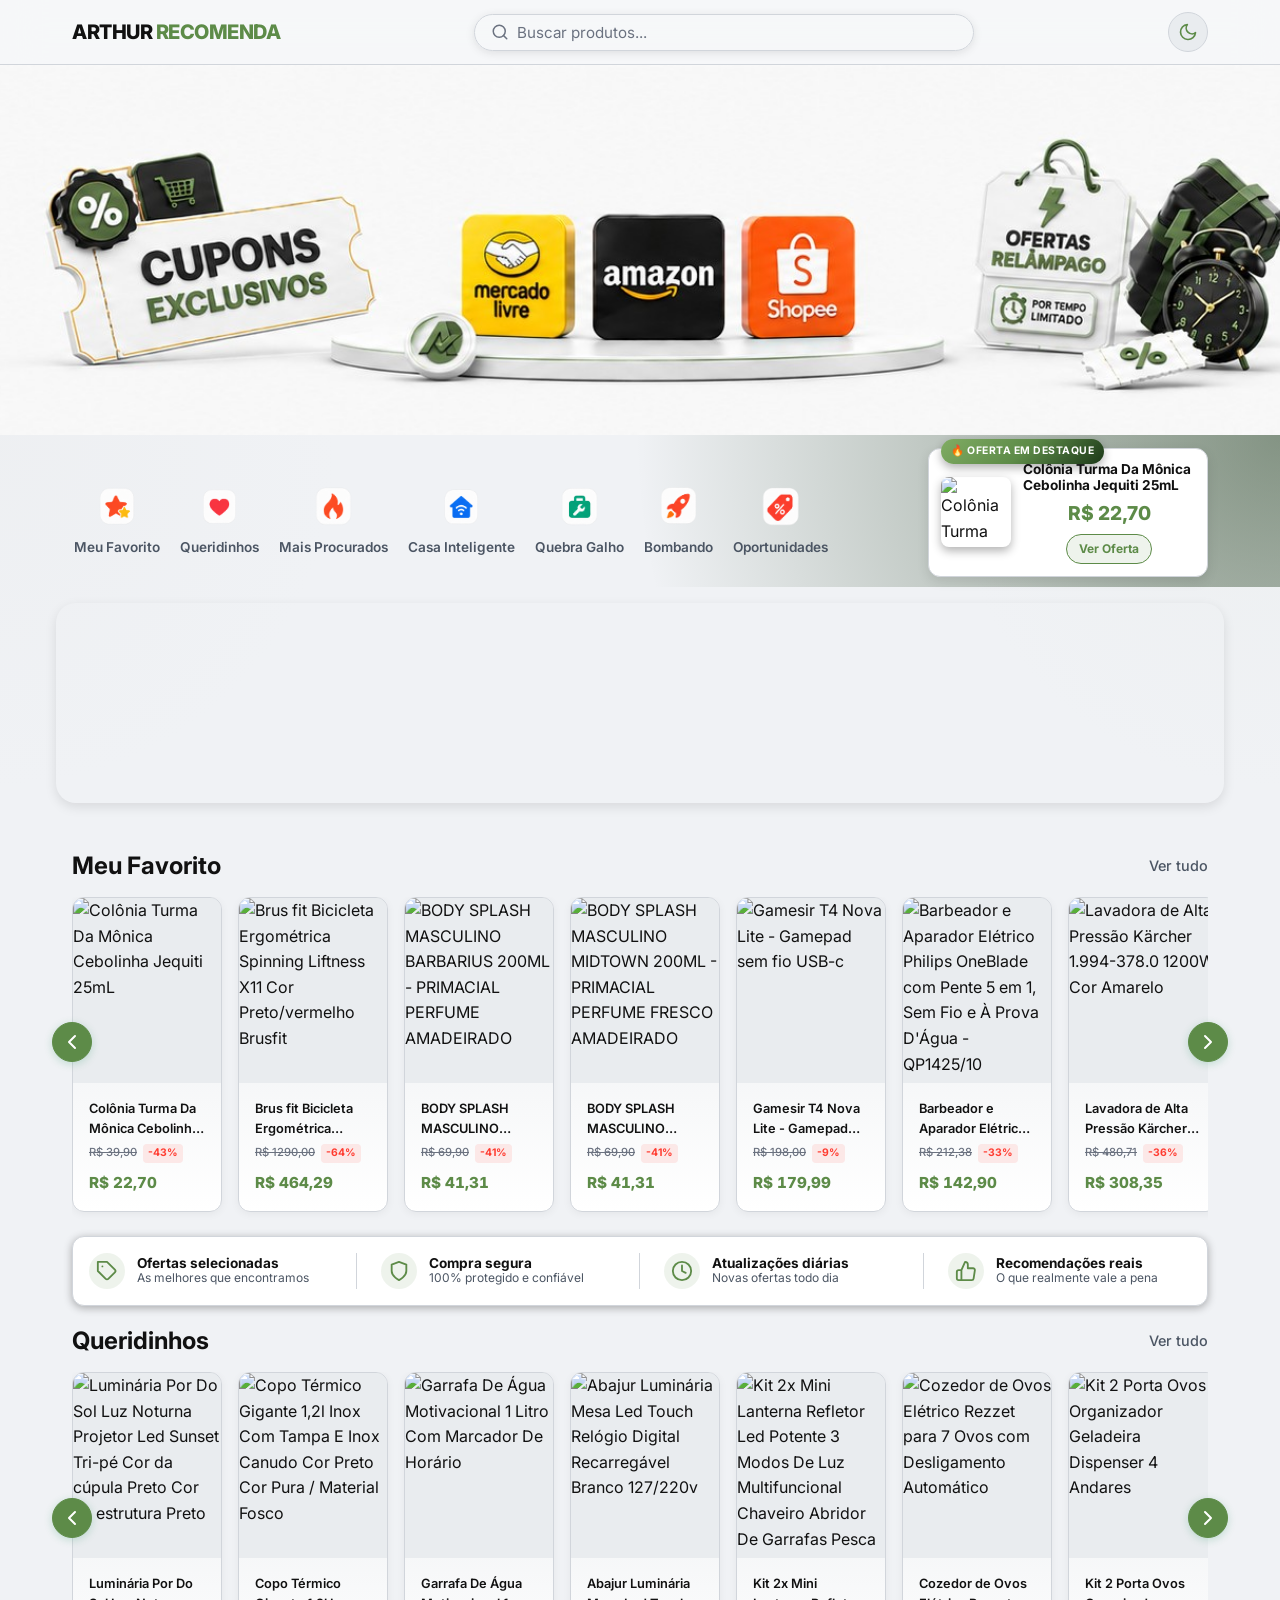
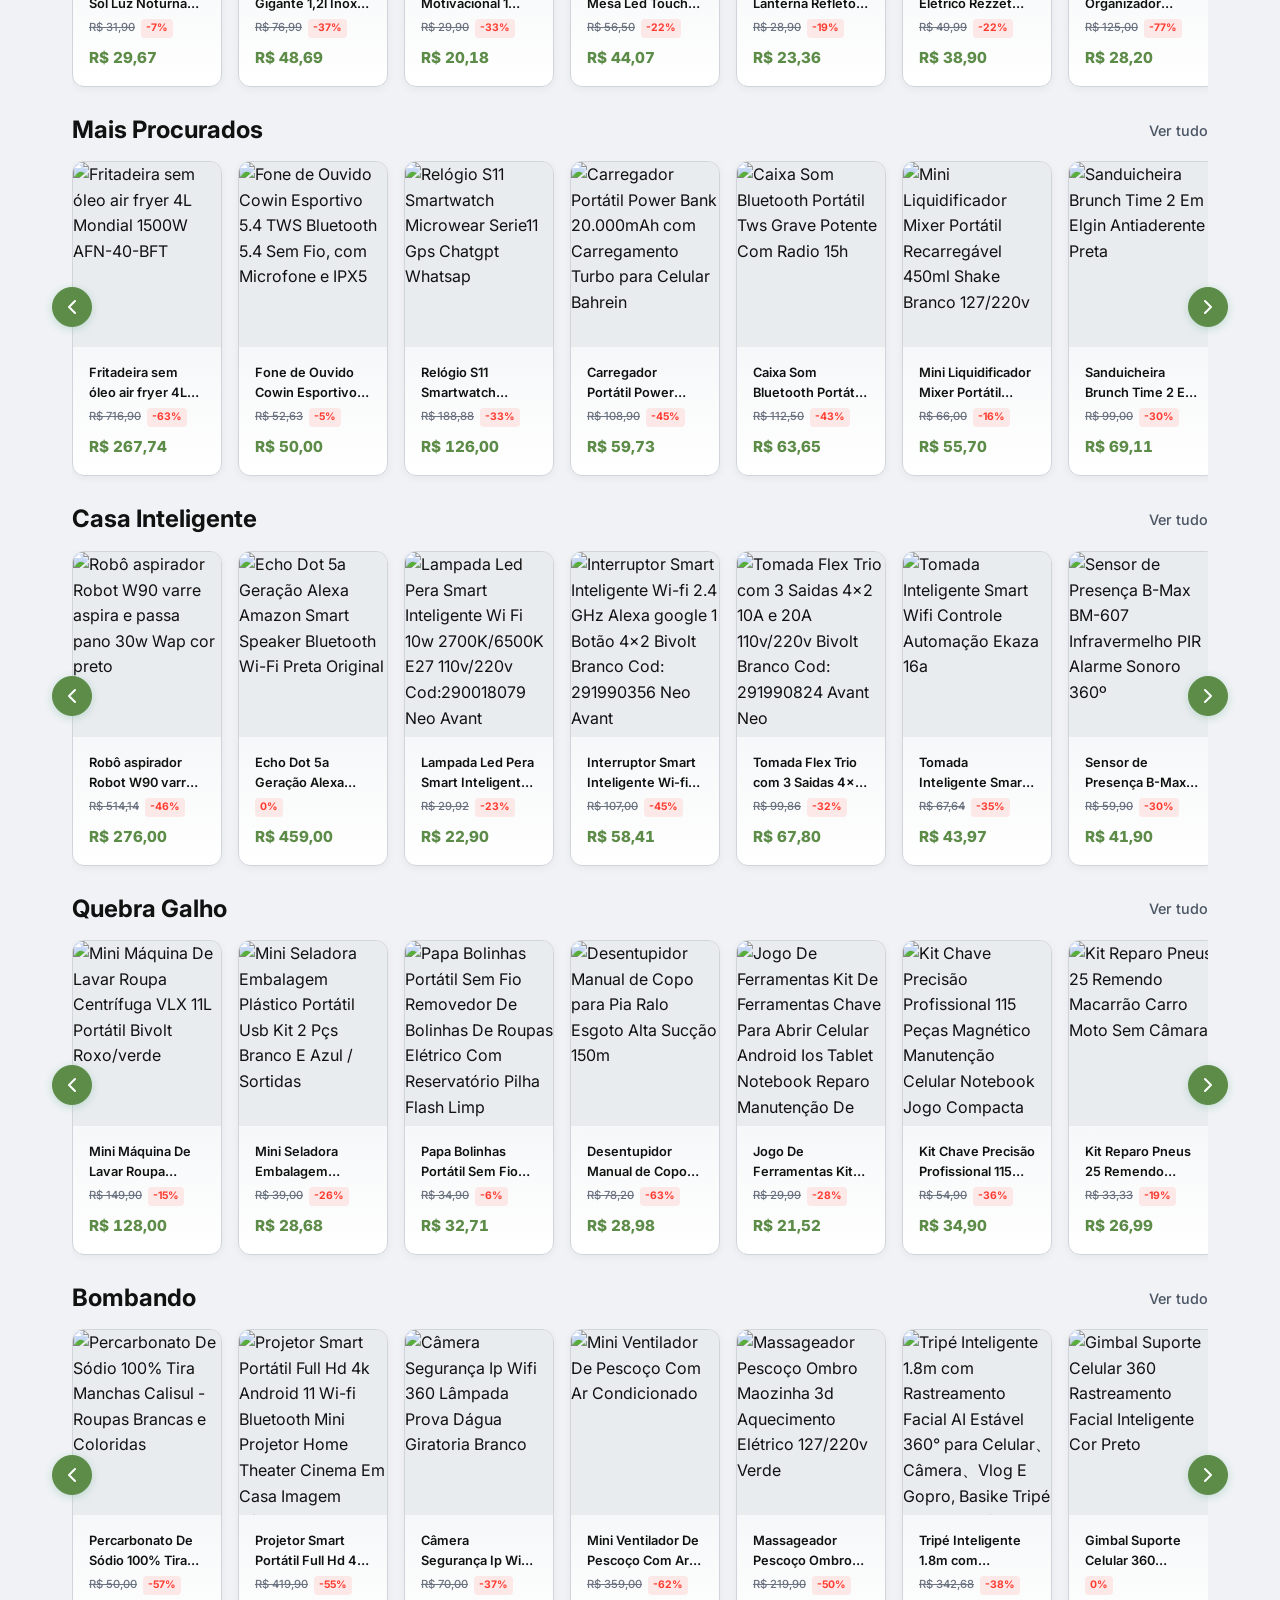
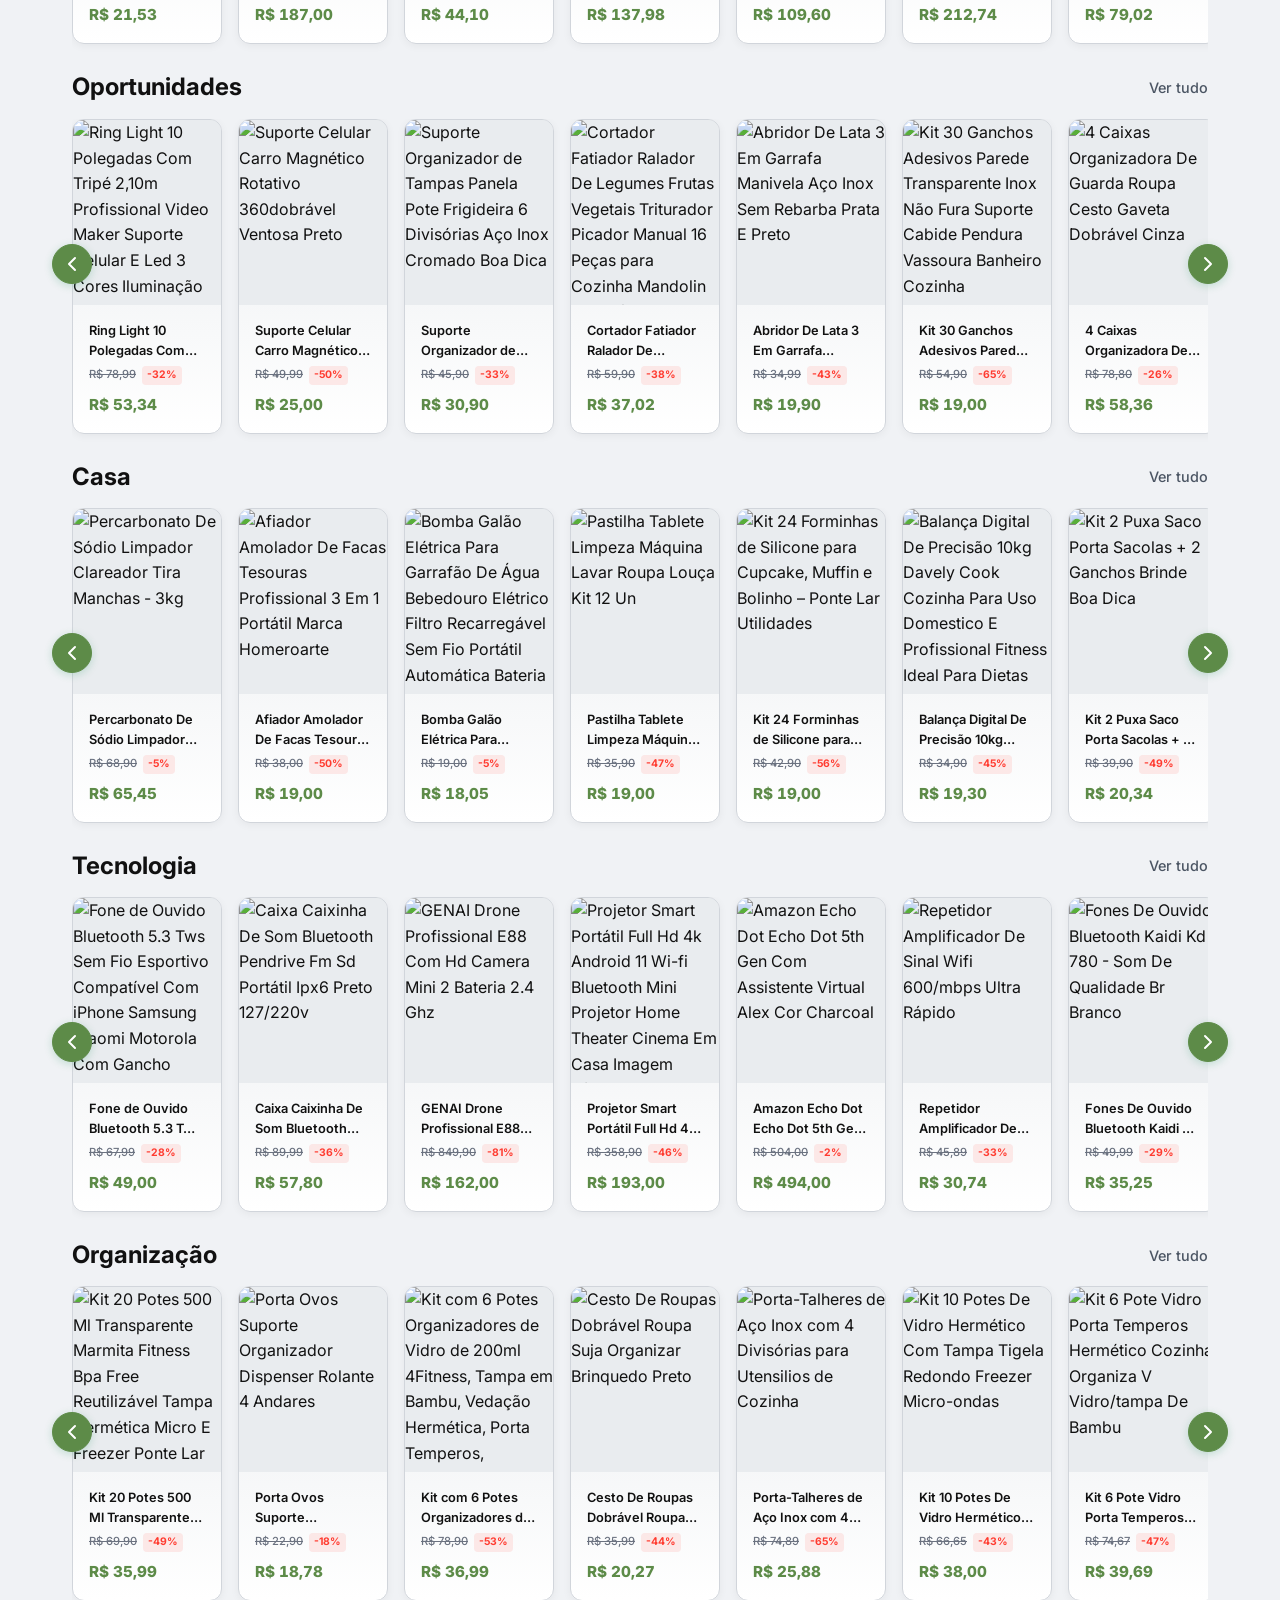
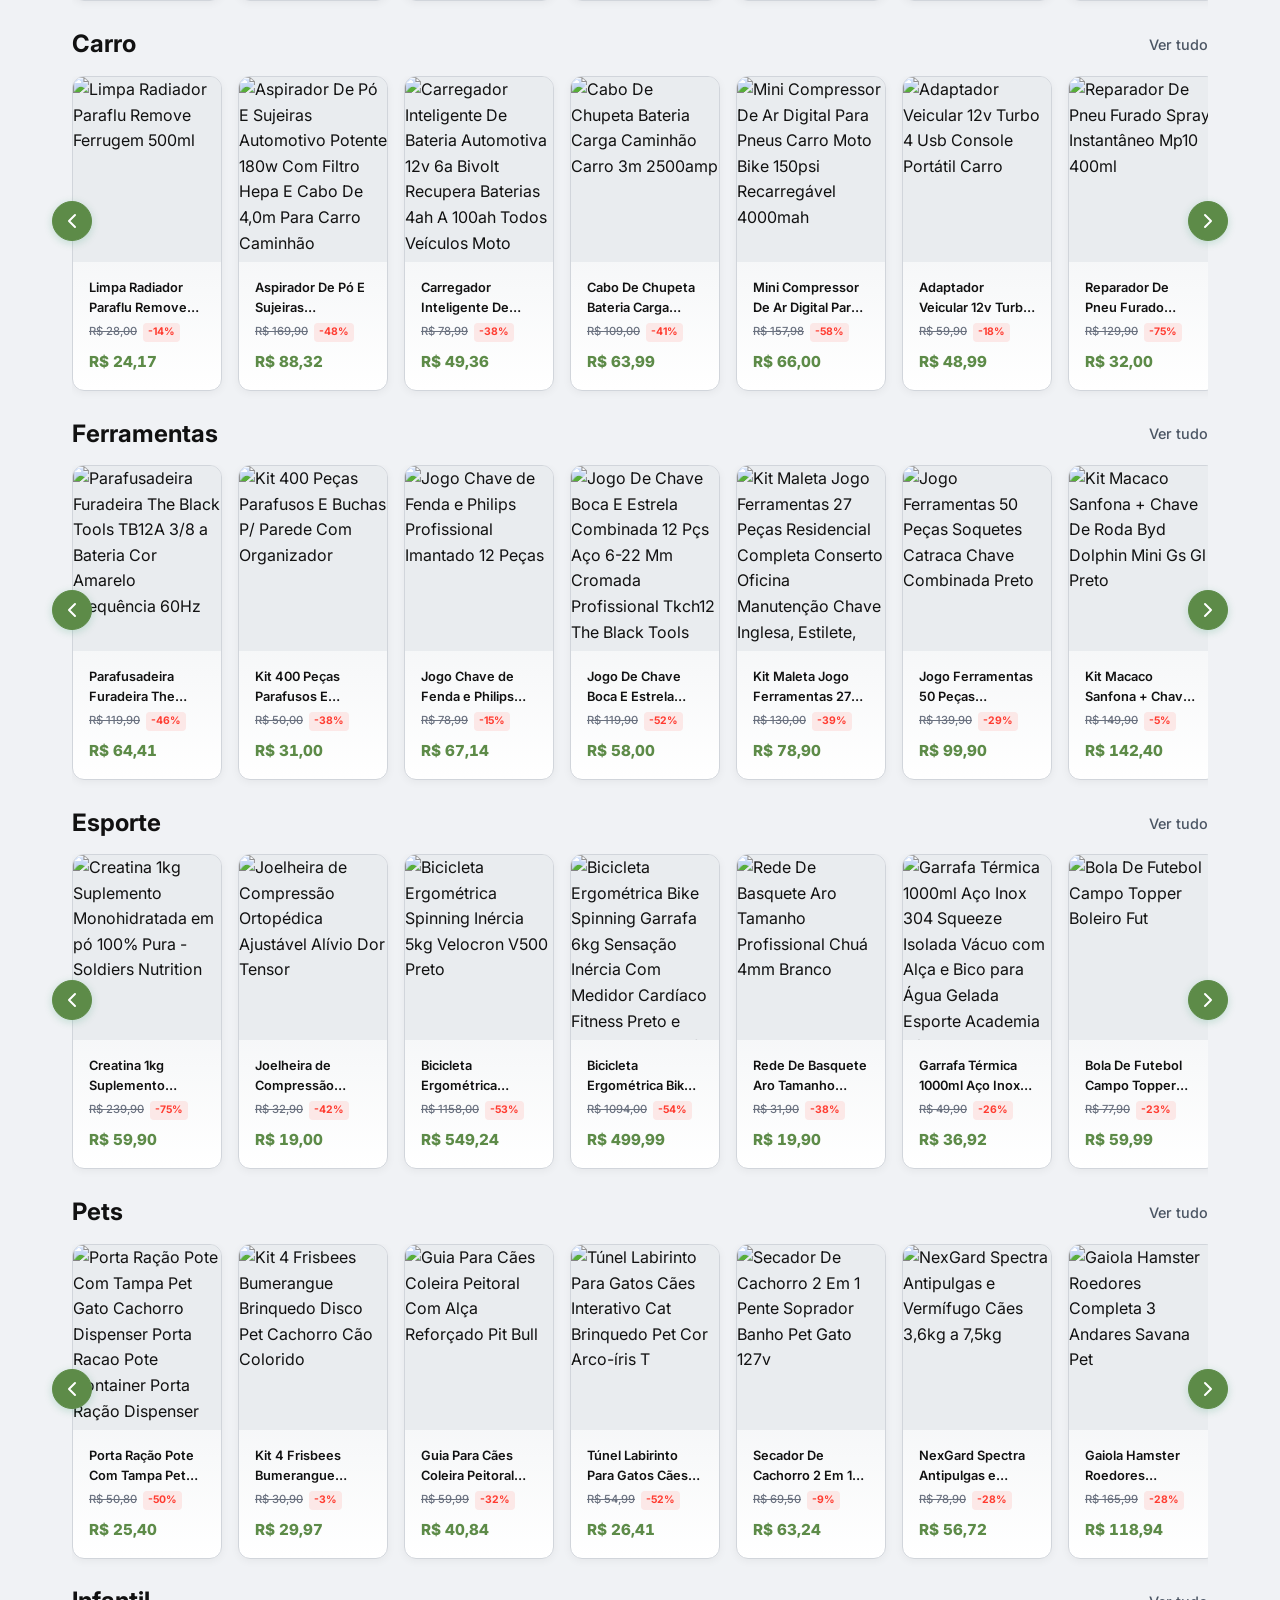
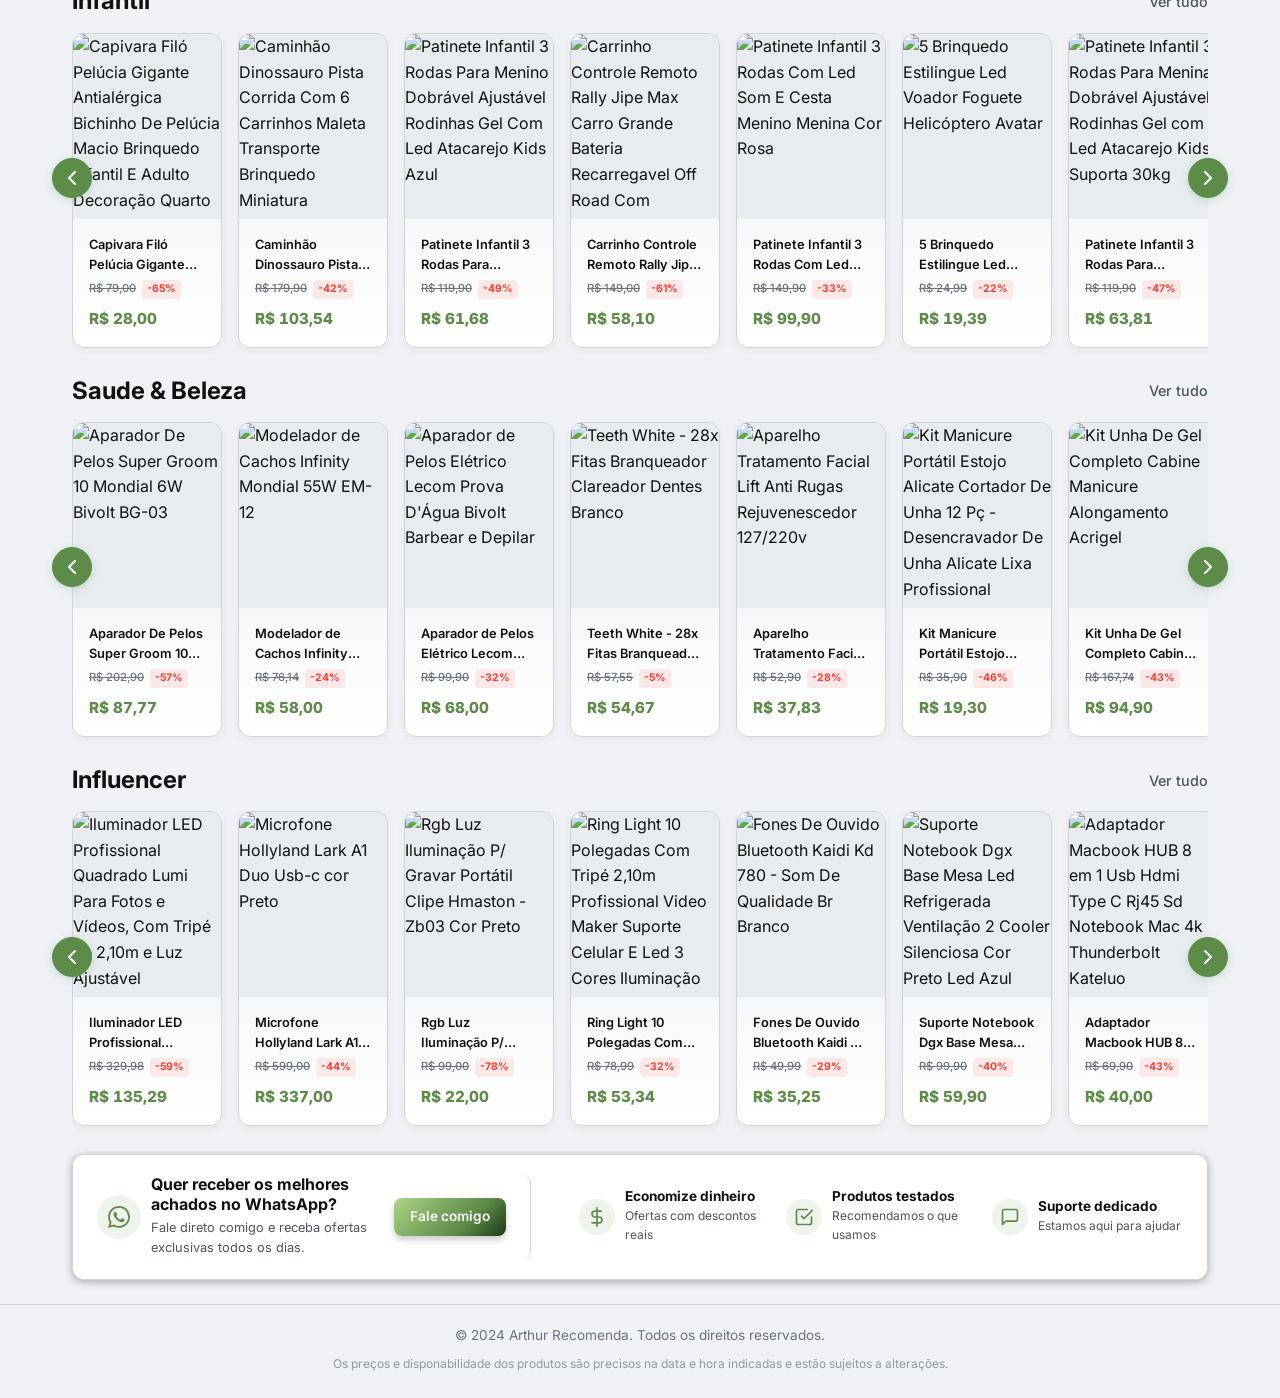
==== commit a6e58a6f: "Update print statement from 'Hello' to 'Goodbye'" ====
--- a/index.html
+++ b/index.html
@@ -274,9 +274,9 @@
                     </div>
                     <div class="cta-wpp-text">
                         <strong>Quer receber os melhores achados no WhatsApp?</strong>
-                        <span>Entre no nosso grupo e receba ofertas exclusivas todos os dias.</span>
-                    </div>
-                    <a href="https://chat.whatsapp.com/G6TzJF3Zs2LBc39PINPZjS" target="_blank" rel="noopener noreferrer" class="btn btn--primary btn--small">Entrar no Grupo</a>
+                        <span>Fale direto comigo e receba ofertas exclusivas todos os dias.</span>
+                    </div>
+                    <a href="https://wa.me/5522998747813" target="_blank" rel="noopener noreferrer" class="btn btn--primary btn--small">Fale comigo</a>
                 </div>
 
                 <!-- Bloco Benefícios -->
@@ -328,4 +328,4 @@
     <script type="module" src="js/search-home.js"></script>
 
 </body>
-</html>+</html>
--- a/css/style.css
+++ b/css/style.css
@@ -5489,4 +5489,24 @@
     transform: translateZ(0);
     -webkit-transform: translateZ(0);
     will-change: transform, scroll-position;
-}+}
+
+
+
+
+
+
+
+
+
+/* =========================================
+   CORREÇÃO: TIRAR ESPAÇO VAZIO ABAIXO DO RODAPÉ
+   ========================================= */
+body {
+    padding-bottom: 0px !important; /* Tira os 80px de espaço do menu antigo */
+}
+
+.footer {
+    padding-bottom: 24px !important; /* Coloca só um respiro normal */
+    margin-bottom: 0 !important;
+}
